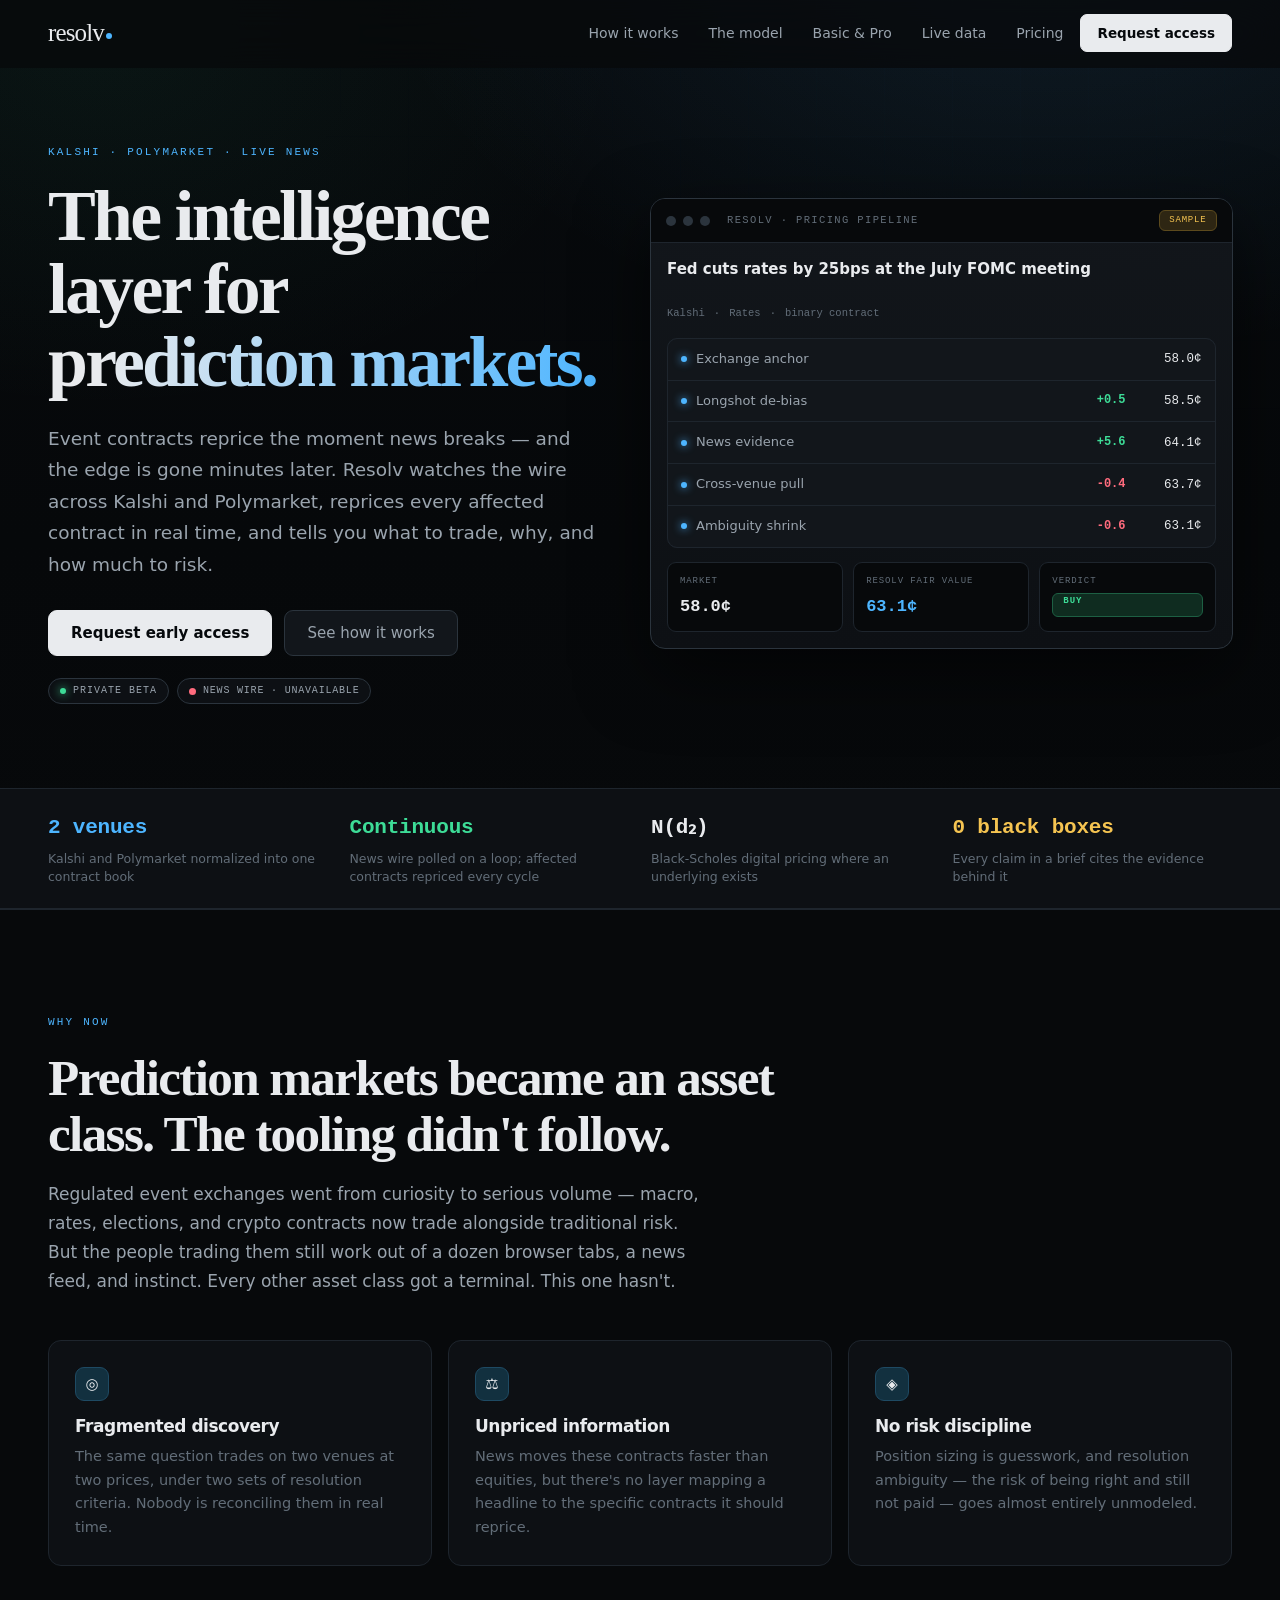
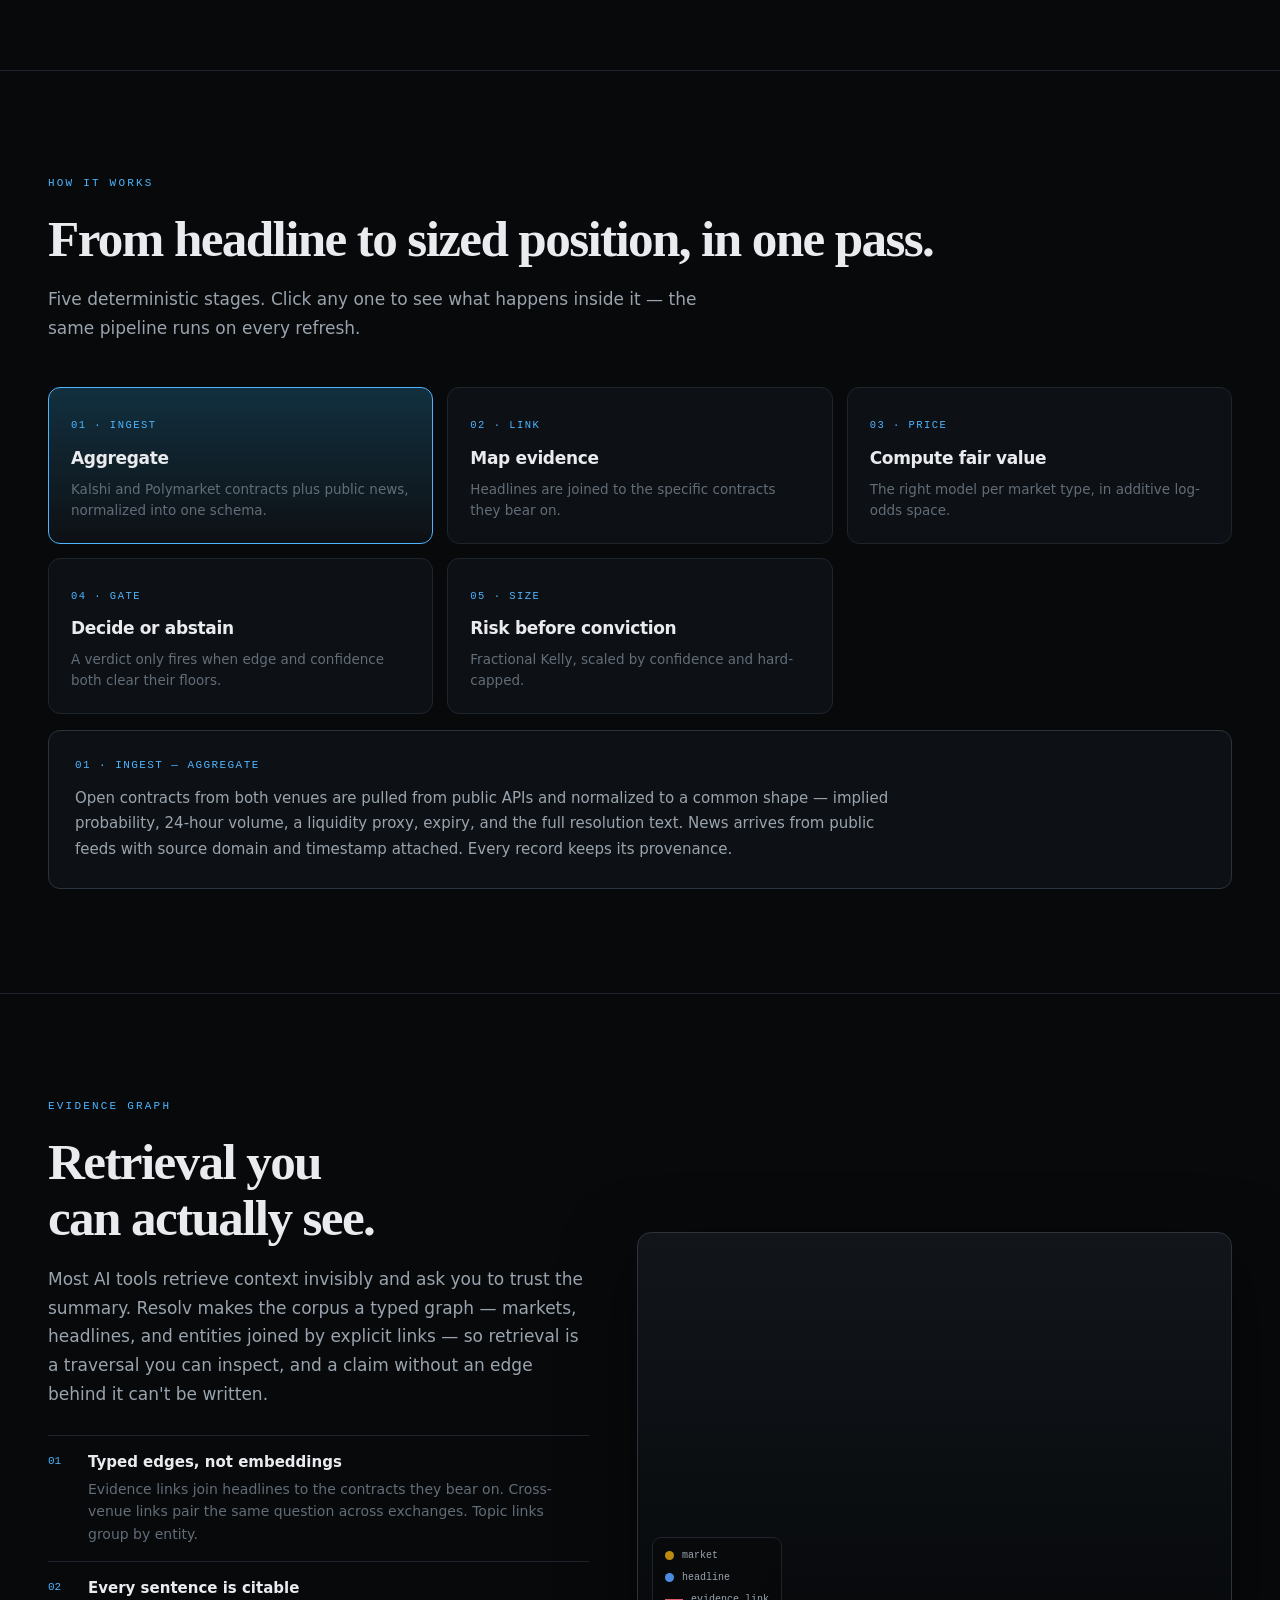
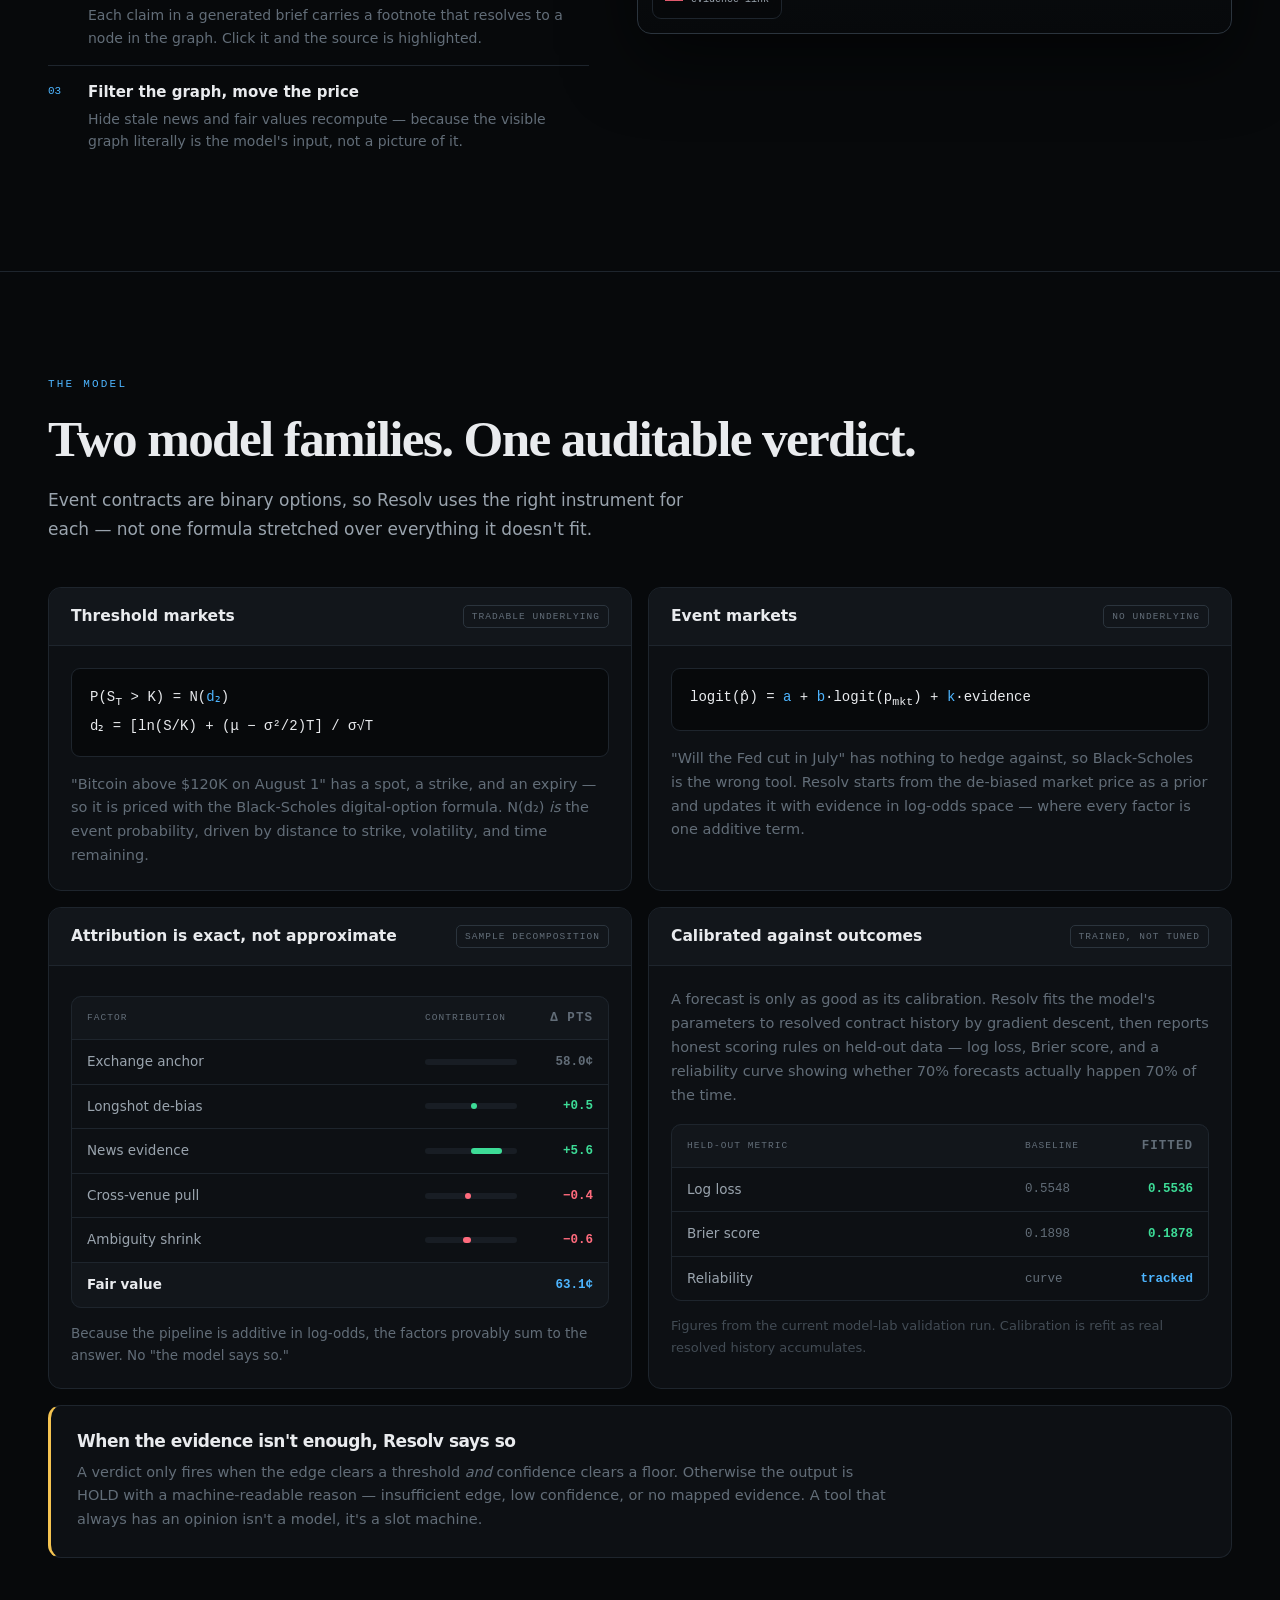
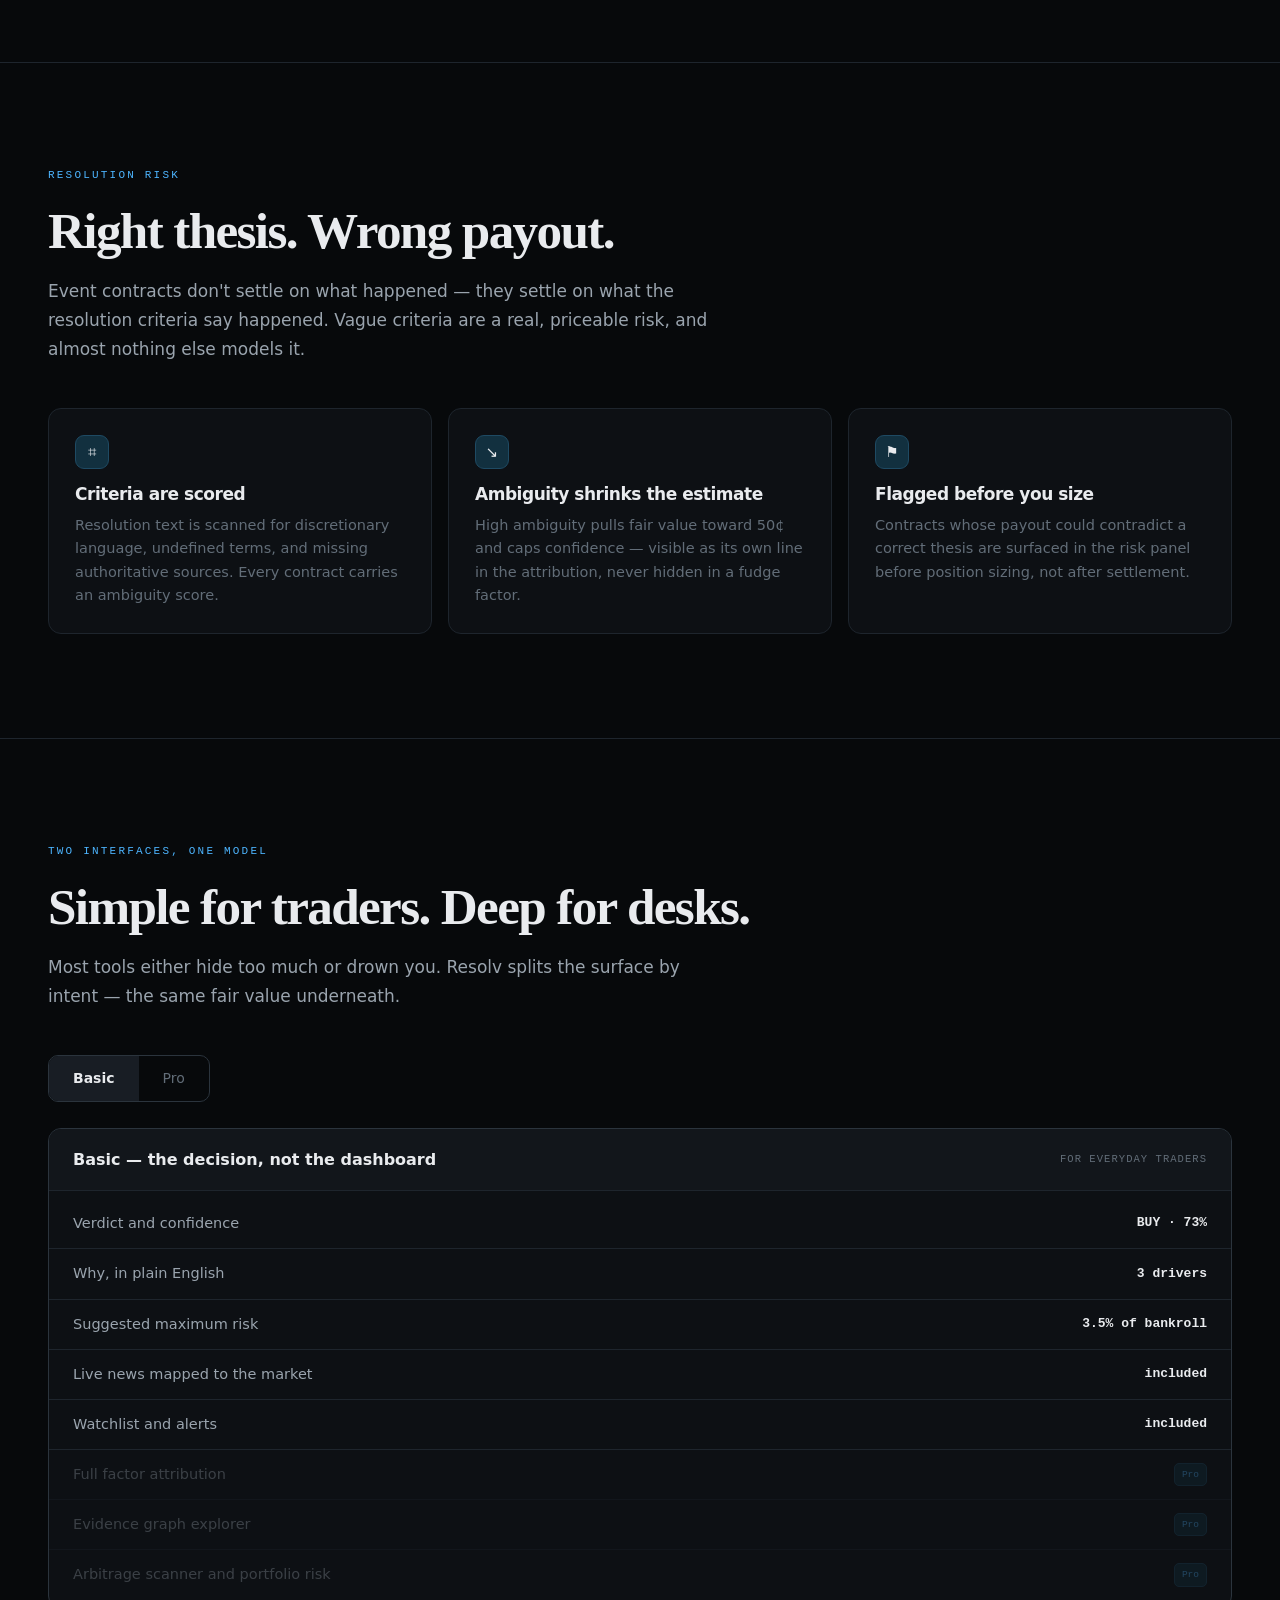
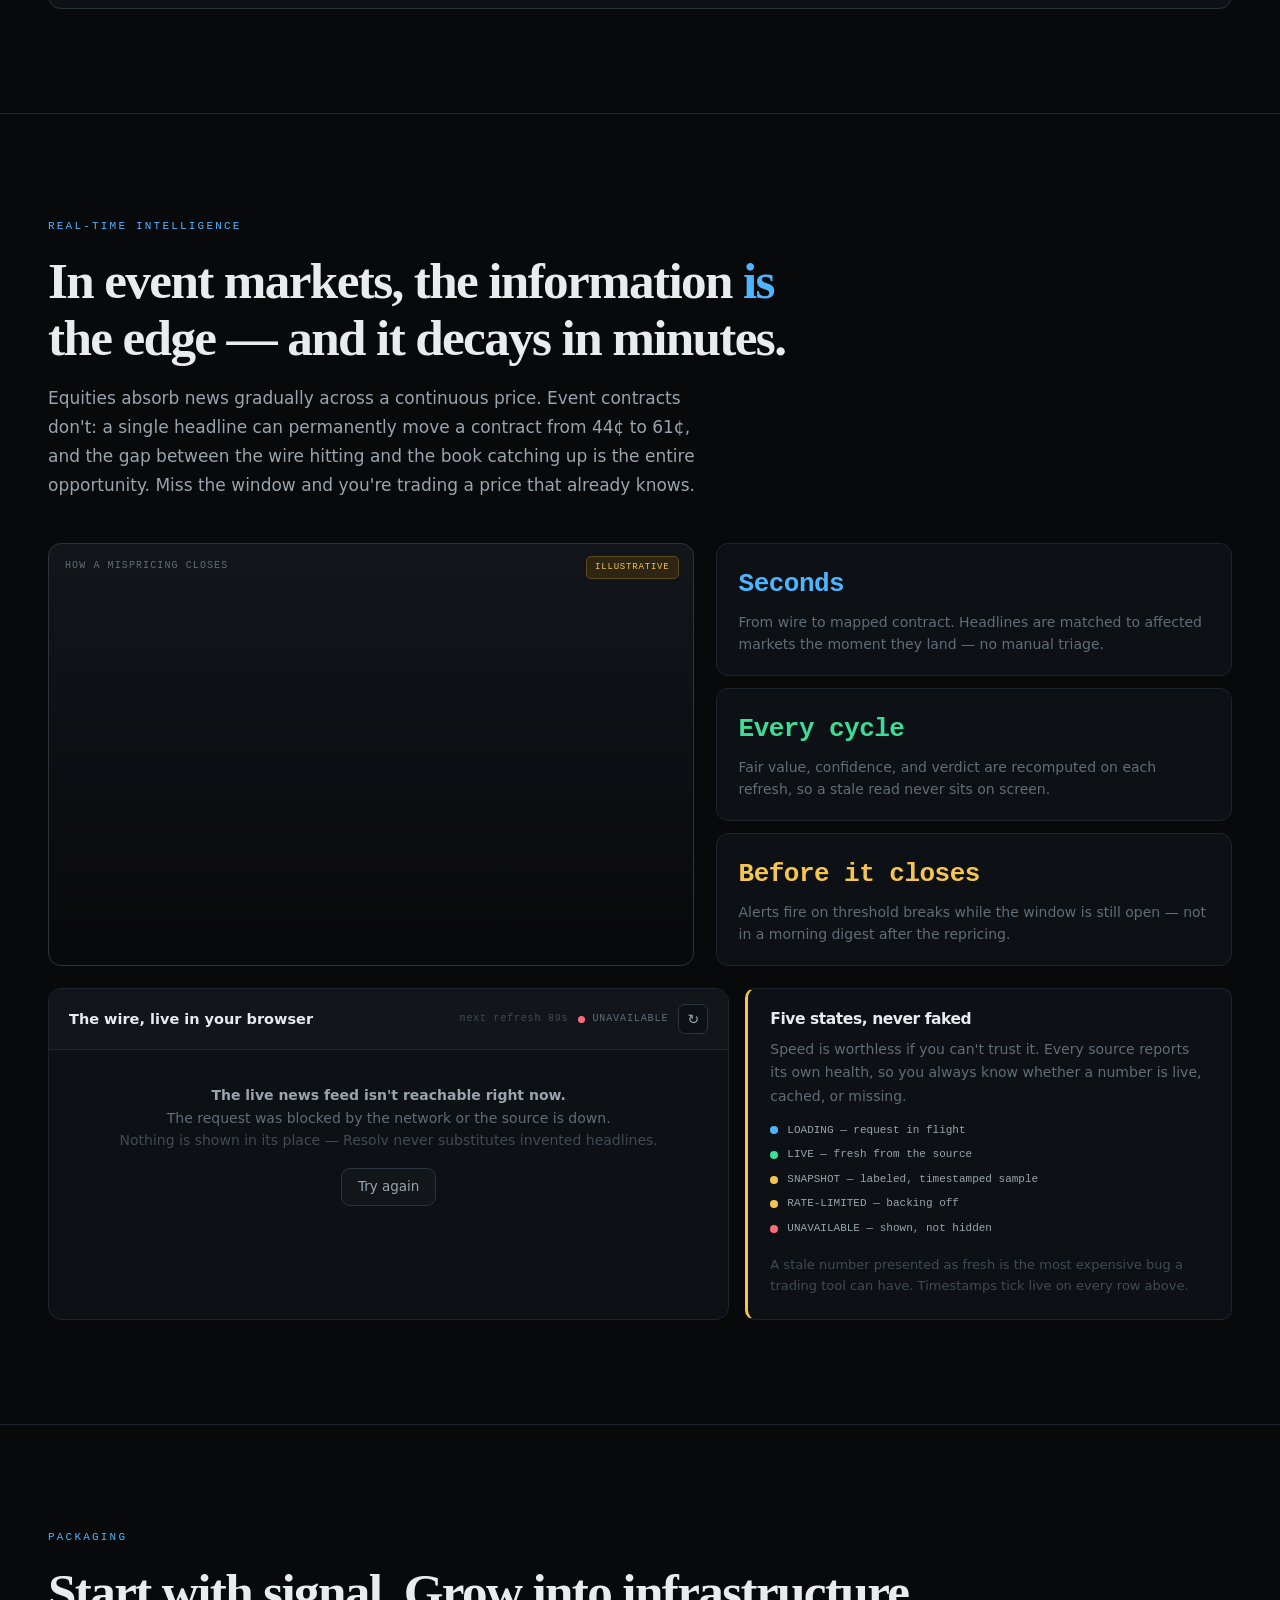
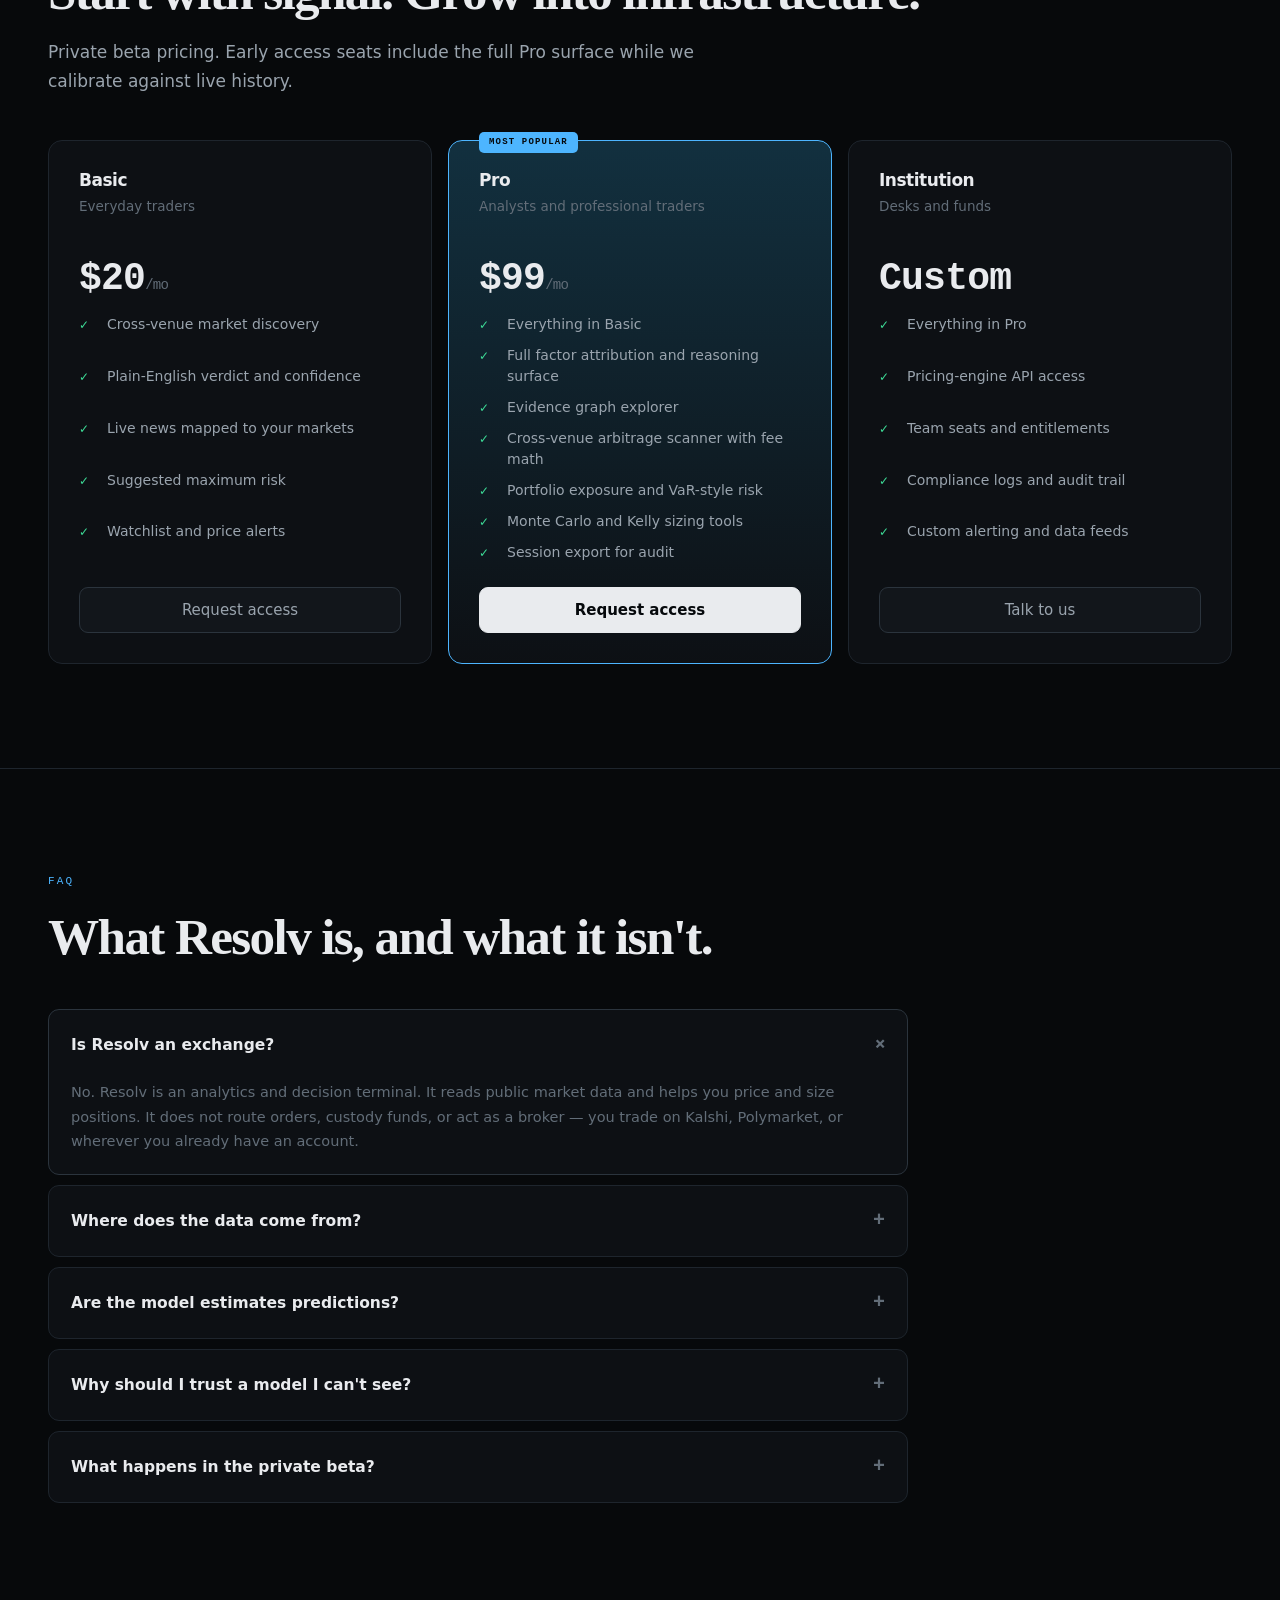
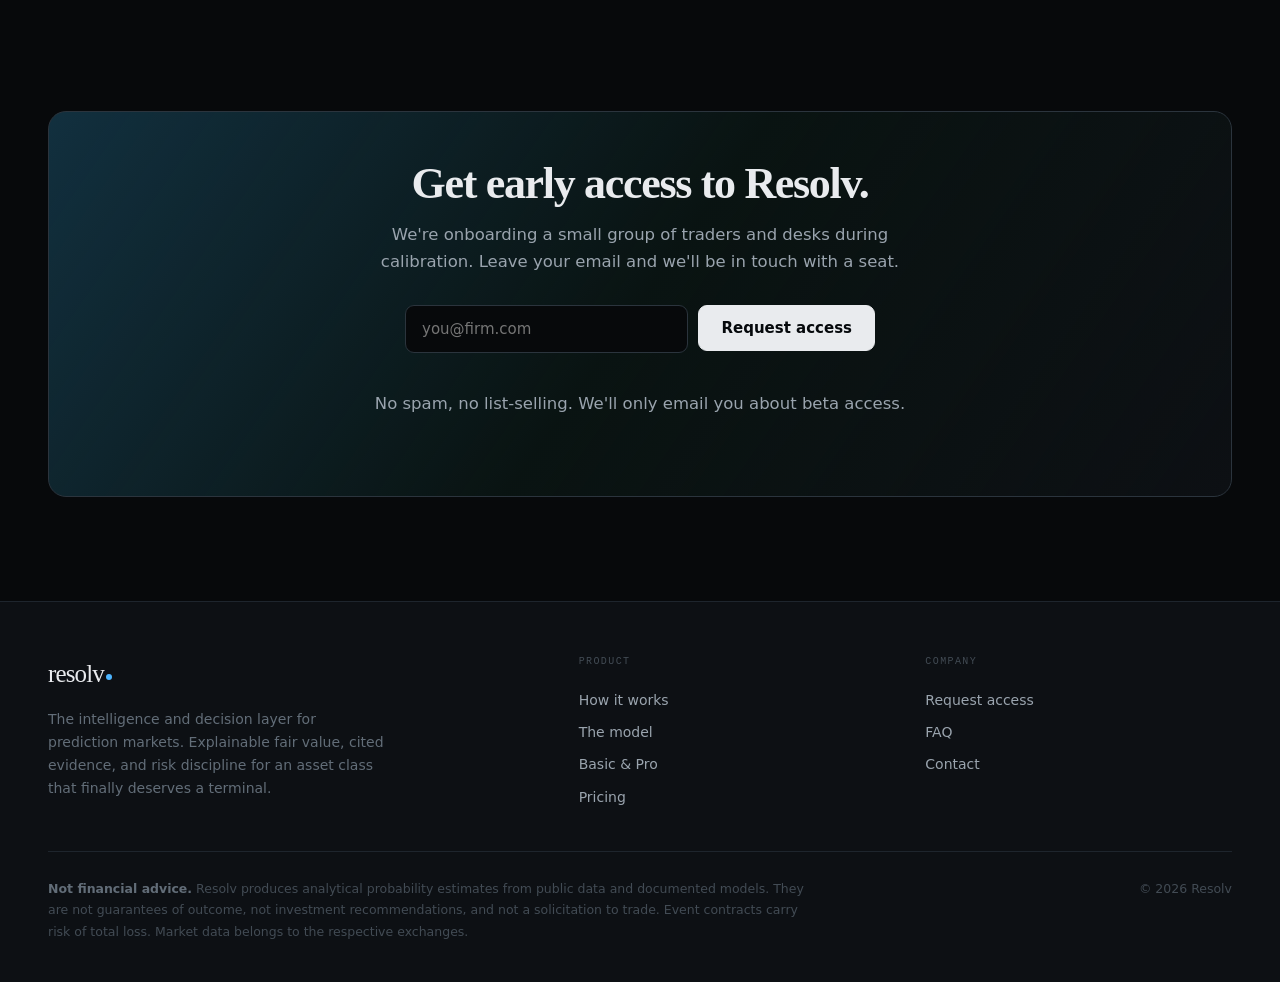
==== index.html @ d084a308 "Add files via upload" ====
<!DOCTYPE html>
<html lang="en">
<head>
<meta charset="UTF-8">
<meta name="viewport" content="width=device-width, initial-scale=1.0">
<title>Resolv — The Intelligence Layer for Prediction Markets</title>
<meta name="description" content="Resolv aggregates Kalshi and Polymarket, prices every contract against live news with a calibrated model, and shows what to trade, why, and how much to risk.">
<meta name="theme-color" content="#07090b">
<link rel="canonical" href="https://resolv.trade/">
<!-- Open Graph / social -->
<meta property="og:type" content="website">
<meta property="og:site_name" content="Resolv">
<meta property="og:title" content="Resolv — The Intelligence Layer for Prediction Markets">
<meta property="og:description" content="Aggregate Kalshi and Polymarket. Price every contract against live news with an explainable, calibrated model. Know what to trade, why, and how much to risk.">
<meta property="og:url" content="https://resolv.trade/">
<meta name="twitter:card" content="summary_large_image">
<meta name="twitter:title" content="Resolv — The Intelligence Layer for Prediction Markets">
<meta name="twitter:description" content="Explainable fair value for prediction markets. Every signal shows its work.">
<link rel="icon" href="data:image/svg+xml,%3Csvg xmlns='http://www.w3.org/2000/svg' viewBox='0 0 32 32'%3E%3Crect width='32' height='32' rx='7' fill='%2307090b'/%3E%3Ccircle cx='11' cy='12' r='4' fill='%23bd8a10'/%3E%3Ccircle cx='22' cy='20' r='3' fill='%234db5ff'/%3E%3Cpath d='M11 12 L22 20' stroke='%23e05a6d' stroke-width='1.6'/%3E%3C/svg%3E">
<link rel="stylesheet" href="style.css">
<!-- Marks that JS is running so scroll-reveal can hide sections safely.
     Must stay inline and in <head>: an external file would load too late. -->
<script>document.documentElement.className+=" js";</script>
</head>
<body>
<a class="skip" href="#main">Skip to content</a>
<div class="bg-layer" aria-hidden="true"></div>
<div class="bg-grid" aria-hidden="true"></div>

<!-- ============ NAV ============ -->
<nav class="nav" id="nav" aria-label="Main">
  <div class="wrap">
    <a class="brand" href="#top" aria-label="Resolv home">
      <span class="logo">resolv<span class="logo-dot"></span></span>
    </a>
    <div class="navlinks">
      <a href="#how">How it works</a>
      <a href="#model">The model</a>
      <a href="#modes">Basic &amp; Pro</a>
      <a href="#live">Live data</a>
      <a href="#pricing">Pricing</a>
      <a class="btn primary sm" href="#access">Request access</a>
    </div>
    <button class="navtoggle" id="navToggle" aria-label="Open menu" aria-expanded="false" aria-controls="mobileMenu">☰</button>
  </div>
</nav>
<div class="mobilemenu" id="mobileMenu">
  <a href="#how">How it works</a>
  <a href="#model">The model</a>
  <a href="#modes">Basic &amp; Pro</a>
  <a href="#live">Live data</a>
  <a href="#pricing">Pricing</a>
  <a class="btn primary" href="#access">Request access</a>
</div>

<main id="main">
<span id="top"></span>

<!-- ============ HERO ============ -->
<section class="hero">
  <div class="wrap hero-grid">
    <div>
      <p class="eyebrow">Kalshi · Polymarket · Live news</p>
      <h1>The intelligence layer for <em>prediction markets.</em></h1>
      <p class="lede">Event contracts reprice the moment news breaks — and the edge is gone minutes later. Resolv watches the wire across Kalshi and Polymarket, reprices every affected contract in real time, and tells you what to trade, why, and how much to risk.</p>
      <div class="btn-row">
        <a class="btn primary" href="#access">Request early access</a>
        <a class="btn" href="#how">See how it works</a>
      </div>
      <p class="hero-note">
        <span class="tick-badge"><span class="pulse"></span>PRIVATE BETA</span>
        <span class="live-pill" id="heroLive"><span class="sd loading" style="width:7px;height:7px;border-radius:50%;background:var(--accent)"></span>NEWS WIRE · CONNECTING</span>
      </p>
    </div>

    <div class="tprev" id="tprev" aria-label="Illustration of the Resolv pricing pipeline">
      <div class="tprev-bar">
        <span class="tdot"></span><span class="tdot"></span><span class="tdot"></span>
        <span class="ttl">RESOLV · PRICING PIPELINE</span>
        <span class="badge-sample">SAMPLE</span>
      </div>
      <div class="tprev-body">
        <div class="tp-market" id="tpMarket">—</div>
        <div class="tp-sub" id="tpSub"></div>
        <div class="tp-steps" id="tpSteps"></div>
        <div class="tp-out">
          <div class="tp-cell"><span>Market</span><b id="tpMkt">—</b></div>
          <div class="tp-cell"><span>Resolv fair value</span><b id="tpFair" class="accent">—</b></div>
          <div class="tp-cell"><span>Verdict</span><b><span class="verdict-tag hold" id="tpVerdict">—</span></b></div>
        </div>
      </div>
    </div>
  </div>
</section>

<!-- ============ PROOF STRIP ============ -->
<section class="strip">
  <div class="wrap strip-grid">
    <div class="strip-item"><b class="accent">2 venues</b><span>Kalshi and Polymarket normalized into one contract book</span></div>
    <div class="strip-item"><b class="up">Continuous</b><span>News wire polled on a loop; affected contracts repriced every cycle</span></div>
    <div class="strip-item"><b>N(d₂)</b><span>Black-Scholes digital pricing where an underlying exists</span></div>
    <div class="strip-item"><b class="warn">0 black boxes</b><span>Every claim in a brief cites the evidence behind it</span></div>
  </div>
</section>

<!-- ============ WHY NOW ============ -->
<section class="band" id="why">
  <div class="wrap">
    <div class="section-head rv">
      <p class="eyebrow">Why now</p>
      <h2 class="h2">Prediction markets became an asset class. The tooling didn't follow.</h2>
      <p class="lede">Regulated event exchanges went from curiosity to serious volume — macro, rates, elections, and crypto contracts now trade alongside traditional risk. But the people trading them still work out of a dozen browser tabs, a news feed, and instinct. Every other asset class got a terminal. This one hasn't.</p>
    </div>
    <div class="cards3">
      <div class="card rv">
        <div class="ico">◎</div>
        <h3>Fragmented discovery</h3>
        <p>The same question trades on two venues at two prices, under two sets of resolution criteria. Nobody is reconciling them in real time.</p>
      </div>
      <div class="card rv">
        <div class="ico">⚖︎</div>
        <h3>Unpriced information</h3>
        <p>News moves these contracts faster than equities, but there's no layer mapping a headline to the specific contracts it should reprice.</p>
      </div>
      <div class="card rv">
        <div class="ico">◈</div>
        <h3>No risk discipline</h3>
        <p>Position sizing is guesswork, and resolution ambiguity — the risk of being right and still not paid — goes almost entirely unmodeled.</p>
      </div>
    </div>
  </div>
</section>

<!-- ============ HOW IT WORKS ============ -->
<section class="band" id="how">
  <div class="wrap">
    <div class="section-head rv">
      <p class="eyebrow">How it works</p>
      <h2 class="h2">From headline to sized position, in one pass.</h2>
      <p class="lede">Five deterministic stages. Click any one to see what happens inside it — the same pipeline runs on every refresh.</p>
    </div>
    <div class="pipe rv" id="pipeTabs" role="tablist" aria-label="Pipeline stages"></div>
    <div class="pipe-detail rv" id="pipeDetail" role="tabpanel" aria-live="polite"></div>
  </div>
</section>

<!-- ============ EVIDENCE GRAPH ============ -->
<section class="band" id="graph">
  <div class="wrap">
    <div class="graph-split">
      <div class="rv">
        <p class="eyebrow">Evidence graph</p>
        <h2 class="h2">Retrieval you can actually see.</h2>
        <p class="lede">Most AI tools retrieve context invisibly and ask you to trust the summary. Resolv makes the corpus a typed graph — markets, headlines, and entities joined by explicit links — so retrieval is a traversal you can inspect, and a claim without an edge behind it can't be written.</p>
        <div class="feature-list">
          <div class="fl-item"><span class="fi">01</span><div><b>Typed edges, not embeddings</b><p>Evidence links join headlines to the contracts they bear on. Cross-venue links pair the same question across exchanges. Topic links group by entity.</p></div></div>
          <div class="fl-item"><span class="fi">02</span><div><b>Every sentence is citable</b><p>Each claim in a generated brief carries a footnote that resolves to a node in the graph. Click it and the source is highlighted.</p></div></div>
          <div class="fl-item"><span class="fi">03</span><div><b>Filter the graph, move the price</b><p>Hide stale news and fair values recompute — because the visible graph literally is the model's input, not a picture of it.</p></div></div>
        </div>
      </div>
      <div class="graph-frame rv">
        <canvas id="miniGraph" aria-label="Animated illustration of an evidence graph connecting markets, headlines, and entities"></canvas>
        <div class="graph-legend" aria-hidden="true">
          <div class="lg-row"><span class="lg-dot" style="background:var(--market)"></span>market</div>
          <div class="lg-row"><span class="lg-dot" style="background:var(--news)"></span>headline</div>
          <div class="lg-row"><span class="lg-line" style="border-color:#e05a6d"></span>evidence link</div>
        </div>
      </div>
    </div>
  </div>
</section>

<!-- ============ THE MODEL ============ -->
<section class="band" id="model">
  <div class="wrap">
    <div class="section-head rv">
      <p class="eyebrow">The model</p>
      <h2 class="h2">Two model families. One auditable verdict.</h2>
      <p class="lede">Event contracts are binary options, so Resolv uses the right instrument for each — not one formula stretched over everything it doesn't fit.</p>
    </div>
    <div class="math-grid">
      <div class="math-card rv">
        <div class="math-head"><b>Threshold markets</b><span class="tag">TRADABLE UNDERLYING</span></div>
        <div class="math-body">
          <div class="formula">P(S<sub>T</sub> &gt; K) = N(<span class="v">d₂</span>)<br>d₂ = [ln(S/K) + (μ − σ²/2)T] / σ√T</div>
          <p>"Bitcoin above $120K on August 1" has a spot, a strike, and an expiry — so it is priced with the Black-Scholes digital-option formula. N(d₂) <em>is</em> the event probability, driven by distance to strike, volatility, and time remaining.</p>
        </div>
      </div>
      <div class="math-card rv">
        <div class="math-head"><b>Event markets</b><span class="tag">NO UNDERLYING</span></div>
        <div class="math-body">
          <div class="formula">logit(p̂) = <span class="v">a</span> + <span class="v">b</span>·logit(p<sub>mkt</sub>) + <span class="v">k</span>·evidence</div>
          <p>"Will the Fed cut in July" has nothing to hedge against, so Black-Scholes is the wrong tool. Resolv starts from the de-biased market price as a prior and updates it with evidence in log-odds space — where every factor is one additive term.</p>
        </div>
      </div>
    </div>

    <div class="cards2 rv" style="margin-top:16px">
      <div class="math-card">
        <div class="math-head"><b>Attribution is exact, not approximate</b><span class="tag">SAMPLE DECOMPOSITION</span></div>
        <div class="math-body">
          <div class="attrib">
            <div class="attrib-row head"><span>Factor</span><span>Contribution</span><span class="val">Δ pts</span></div>
            <div class="attrib-row"><span>Exchange anchor</span><span class="bar"><i style="left:50%;width:0"></i></span><span class="val dim">58.0¢</span></div>
            <div class="attrib-row"><span>Longshot de-bias</span><span class="bar"><i style="left:50%;width:6%;background:var(--up)"></i></span><span class="val up">+0.5</span></div>
            <div class="attrib-row"><span>News evidence</span><span class="bar"><i style="left:50%;width:34%;background:var(--up)"></i></span><span class="val up">+5.6</span></div>
            <div class="attrib-row"><span>Cross-venue pull</span><span class="bar"><i style="left:44%;width:6%;background:var(--down)"></i></span><span class="val down">−0.4</span></div>
            <div class="attrib-row"><span>Ambiguity shrink</span><span class="bar"><i style="left:41%;width:9%;background:var(--down)"></i></span><span class="val down">−0.6</span></div>
            <div class="attrib-row" style="background:var(--s2)"><span><b style="color:var(--text)">Fair value</b></span><span></span><span class="val accent">63.1¢</span></div>
          </div>
          <p style="margin-top:14px;font-size:13.5px">Because the pipeline is additive in log-odds, the factors provably sum to the answer. No "the model says so."</p>
        </div>
      </div>
      <div class="math-card">
        <div class="math-head"><b>Calibrated against outcomes</b><span class="tag">TRAINED, NOT TUNED</span></div>
        <div class="math-body">
          <p style="margin-bottom:16px">A forecast is only as good as its calibration. Resolv fits the model's parameters to resolved contract history by gradient descent, then reports honest scoring rules on held-out data — log loss, Brier score, and a reliability curve showing whether 70% forecasts actually happen 70% of the time.</p>
          <div class="attrib">
            <div class="attrib-row head"><span>Held-out metric</span><span>Baseline</span><span class="val">Fitted</span></div>
            <div class="attrib-row"><span>Log loss</span><span class="mono dim" style="font-size:12.5px">0.5548</span><span class="val up">0.5536</span></div>
            <div class="attrib-row"><span>Brier score</span><span class="mono dim" style="font-size:12.5px">0.1898</span><span class="val up">0.1878</span></div>
            <div class="attrib-row"><span>Reliability</span><span class="mono dim" style="font-size:12.5px">curve</span><span class="val accent">tracked</span></div>
          </div>
          <p style="margin-top:14px;font-size:13px;color:var(--faint)">Figures from the current model-lab validation run. Calibration is refit as real resolved history accumulates.</p>
        </div>
      </div>
    </div>

    <div class="card rv" style="margin-top:16px;border-left:3px solid var(--warn)">
      <h3>When the evidence isn't enough, Resolv says so</h3>
      <p style="max-width:820px">A verdict only fires when the edge clears a threshold <em>and</em> confidence clears a floor. Otherwise the output is HOLD with a machine-readable reason — insufficient edge, low confidence, or no mapped evidence. A tool that always has an opinion isn't a model, it's a slot machine.</p>
    </div>
  </div>
</section>

<!-- ============ RESOLUTION RISK ============ -->
<section class="band" id="risk">
  <div class="wrap">
    <div class="section-head rv">
      <p class="eyebrow">Resolution risk</p>
      <h2 class="h2">Right thesis. Wrong payout.</h2>
      <p class="lede">Event contracts don't settle on what happened — they settle on what the resolution criteria say happened. Vague criteria are a real, priceable risk, and almost nothing else models it.</p>
    </div>
    <div class="cards3">
      <div class="card rv"><div class="ico">⌗</div><h3>Criteria are scored</h3><p>Resolution text is scanned for discretionary language, undefined terms, and missing authoritative sources. Every contract carries an ambiguity score.</p></div>
      <div class="card rv"><div class="ico">↘</div><h3>Ambiguity shrinks the estimate</h3><p>High ambiguity pulls fair value toward 50¢ and caps confidence — visible as its own line in the attribution, never hidden in a fudge factor.</p></div>
      <div class="card rv"><div class="ico">⚑</div><h3>Flagged before you size</h3><p>Contracts whose payout could contradict a correct thesis are surfaced in the risk panel before position sizing, not after settlement.</p></div>
    </div>
  </div>
</section>

<!-- ============ MODES ============ -->
<section class="band" id="modes">
  <div class="wrap">
    <div class="section-head rv">
      <p class="eyebrow">Two interfaces, one model</p>
      <h2 class="h2">Simple for traders. Deep for desks.</h2>
      <p class="lede">Most tools either hide too much or drown you. Resolv splits the surface by intent — the same fair value underneath.</p>
    </div>
    <div class="rv">
      <div class="modes-toggle" role="group" aria-label="Select mode">
        <button id="mBasic" aria-pressed="true">Basic</button>
        <button id="mPro" aria-pressed="false">Pro</button>
      </div>
      <div class="modes-panel">
        <div class="modes-head">
          <b id="modeTitle">Basic — the decision, not the dashboard</b>
          <span id="modeFor">FOR EVERYDAY TRADERS</span>
        </div>
        <div class="modes-rows" id="modeRows"></div>
      </div>
    </div>
  </div>
</section>

<!-- ============ REAL TIME ============ -->
<section class="band" id="live">
  <div class="wrap">
    <div class="section-head rv">
      <p class="eyebrow">Real-time intelligence</p>
      <h2 class="h2">In event markets, the information <em style="font-style:normal;color:var(--accent)">is</em> the edge — and it decays in minutes.</h2>
      <p class="lede">Equities absorb news gradually across a continuous price. Event contracts don't: a single headline can permanently move a contract from 44¢ to 61¢, and the gap between the wire hitting and the book catching up is the entire opportunity. Miss the window and you're trading a price that already knows.</p>
    </div>

    <div class="speed-grid rv">
      <div class="decay-frame">
        <span class="decay-cap">How a mispricing closes</span>
        <span class="decay-tag">ILLUSTRATIVE</span>
        <canvas id="decayChart" aria-label="Illustration showing the gap between market price and fair value closing in the minutes after news breaks"></canvas>
      </div>
      <div class="facts">
        <div class="fact">
          <b class="accent">Seconds</b>
          <span>From wire to mapped contract. Headlines are matched to affected markets the moment they land — no manual triage.</span>
        </div>
        <div class="fact">
          <b class="up">Every cycle</b>
          <span>Fair value, confidence, and verdict are recomputed on each refresh, so a stale read never sits on screen.</span>
        </div>
        <div class="fact">
          <b class="warn">Before it closes</b>
          <span>Alerts fire on threshold breaks while the window is still open — not in a morning digest after the repricing.</span>
        </div>
      </div>
    </div>

    <div class="live-grid">
      <div class="feed rv">
        <div class="feed-head">
          <b>The wire, live in your browser</b>
          <div class="feed-controls">
            <span class="countdown" id="feedCountdown"></span>
            <span class="status" id="feedStatus"><span class="sd loading"></span>CONNECTING</span>
            <button class="refresh-btn" id="feedRefresh" aria-label="Refresh news feed" title="Refresh now">↻</button>
          </div>
        </div>
        <div class="feed-rows" id="feedRows">
          <div class="feed-empty">Fetching the public news feed…</div>
        </div>
      </div>
      <div class="honesty rv">
        <h3>Five states, never faked</h3>
        <p>Speed is worthless if you can't trust it. Every source reports its own health, so you always know whether a number is live, cached, or missing.</p>
        <div class="state-list">
          <div class="state-item"><span class="sd" style="width:8px;height:8px;border-radius:50%;background:var(--accent)"></span>LOADING — request in flight</div>
          <div class="state-item"><span class="sd" style="width:8px;height:8px;border-radius:50%;background:var(--up)"></span>LIVE — fresh from the source</div>
          <div class="state-item"><span class="sd" style="width:8px;height:8px;border-radius:50%;background:var(--warn)"></span>SNAPSHOT — labeled, timestamped sample</div>
          <div class="state-item"><span class="sd" style="width:8px;height:8px;border-radius:50%;background:var(--warn)"></span>RATE-LIMITED — backing off</div>
          <div class="state-item"><span class="sd" style="width:8px;height:8px;border-radius:50%;background:var(--down)"></span>UNAVAILABLE — shown, not hidden</div>
        </div>
        <p style="margin-top:16px;margin-bottom:0;font-size:13px;color:var(--faint)">A stale number presented as fresh is the most expensive bug a trading tool can have. Timestamps tick live on every row above.</p>
      </div>
    </div>
  </div>
</section>

<!-- ============ PRICING ============ -->
<section class="band" id="pricing">
  <div class="wrap">
    <div class="section-head rv">
      <p class="eyebrow">Packaging</p>
      <h2 class="h2">Start with signal. Grow into infrastructure.</h2>
      <p class="lede">Private beta pricing. Early access seats include the full Pro surface while we calibrate against live history.</p>
    </div>
    <div class="cards3">
      <div class="price-card rv">
        <h3>Basic</h3>
        <p class="who">Everyday traders</p>
        <div class="amt">$20<small>/mo</small></div>
        <ul>
          <li><span class="ck">✓</span>Cross-venue market discovery</li>
          <li><span class="ck">✓</span>Plain-English verdict and confidence</li>
          <li><span class="ck">✓</span>Live news mapped to your markets</li>
          <li><span class="ck">✓</span>Suggested maximum risk</li>
          <li><span class="ck">✓</span>Watchlist and price alerts</li>
        </ul>
        <a class="btn" href="#access">Request access</a>
      </div>
      <div class="price-card feat rv">
        <h3>Pro</h3>
        <p class="who">Analysts and professional traders</p>
        <div class="amt">$99<small>/mo</small></div>
        <ul>
          <li><span class="ck">✓</span>Everything in Basic</li>
          <li><span class="ck">✓</span>Full factor attribution and reasoning surface</li>
          <li><span class="ck">✓</span>Evidence graph explorer</li>
          <li><span class="ck">✓</span>Cross-venue arbitrage scanner with fee math</li>
          <li><span class="ck">✓</span>Portfolio exposure and VaR-style risk</li>
          <li><span class="ck">✓</span>Monte Carlo and Kelly sizing tools</li>
          <li><span class="ck">✓</span>Session export for audit</li>
        </ul>
        <a class="btn primary" href="#access">Request access</a>
      </div>
      <div class="price-card rv">
        <h3>Institution</h3>
        <p class="who">Desks and funds</p>
        <div class="amt">Custom</div>
        <ul>
          <li><span class="ck">✓</span>Everything in Pro</li>
          <li><span class="ck">✓</span>Pricing-engine API access</li>
          <li><span class="ck">✓</span>Team seats and entitlements</li>
          <li><span class="ck">✓</span>Compliance logs and audit trail</li>
          <li><span class="ck">✓</span>Custom alerting and data feeds</li>
        </ul>
        <a class="btn" href="#access">Talk to us</a>
      </div>
    </div>
  </div>
</section>

<!-- ============ FAQ ============ -->
<section class="band" id="faq">
  <div class="wrap">
    <div class="section-head rv">
      <p class="eyebrow">FAQ</p>
      <h2 class="h2">What Resolv is, and what it isn't.</h2>
    </div>
    <div class="faq rv">
      <details open><summary>Is Resolv an exchange?</summary><div class="fa">No. Resolv is an analytics and decision terminal. It reads public market data and helps you price and size positions. It does not route orders, custody funds, or act as a broker — you trade on Kalshi, Polymarket, or wherever you already have an account.</div></details>
      <details><summary>Where does the data come from?</summary><div class="fa">Public market APIs from the exchanges themselves, plus public news feeds. Every figure in the product carries its source and a timestamp. When a source is unreachable, the interface reports it rather than substituting invented data.</div></details>
      <details><summary>Are the model estimates predictions?</summary><div class="fa">They're analytical outputs computed from documented factors — exchange price, mapped news sentiment, liquidity, time to expiry, cross-venue disagreement, and resolution ambiguity. They are probability estimates with stated confidence, not guarantees, and not financial advice.</div></details>
      <details><summary>Why should I trust a model I can't see?</summary><div class="fa">You can see it. Every fair value decomposes into named, additive factors that sum exactly to the result, every claim in a brief cites its source, and calibration is scored on held-out outcomes with public scoring rules. If a number can't be traced, it doesn't ship.</div></details>
      <details><summary>What happens in the private beta?</summary><div class="fa">Early access seats get the full Pro surface. In exchange we're calibrating the model against live resolved contracts and want direct feedback on where the pricing disagrees with your read of a market.</div></details>
    </div>
  </div>
</section>

<!-- ============ CTA ============ -->
<section class="band" id="access" style="border-top:0">
  <div class="wrap">
    <div class="cta rv">
      <h2>Get early access to Resolv.</h2>
      <p>We're onboarding a small group of traders and desks during calibration. Leave your email and we'll be in touch with a seat.</p>
      <form class="wait-form" id="waitForm" novalidate>
        <input type="email" id="waitEmail" placeholder="you@firm.com" aria-label="Email address" autocomplete="email" required>
        <button class="btn primary" type="submit" id="waitBtn">Request access</button>
      </form>
      <div class="wait-msg" id="waitMsg" role="status" aria-live="polite"></div>
      <p class="cta-fine">No spam, no list-selling. We'll only email you about beta access.</p>
    </div>
  </div>
</section>
</main>

<!-- ============ FOOTER ============ -->
<footer>
  <div class="wrap">
    <div class="foot-grid">
      <div class="foot-brand">
        <span class="logo">resolv<span class="logo-dot"></span></span>
        <p>The intelligence and decision layer for prediction markets. Explainable fair value, cited evidence, and risk discipline for an asset class that finally deserves a terminal.</p>
      </div>
      <div class="foot-col">
        <h4>Product</h4>
        <a href="#how">How it works</a>
        <a href="#model">The model</a>
        <a href="#modes">Basic &amp; Pro</a>
        <a href="#pricing">Pricing</a>
      </div>
      <div class="foot-col">
        <h4>Company</h4>
        <a href="#access">Request access</a>
        <a href="#faq">FAQ</a>
        <a href="mailto:hello@resolv.trade" id="footMail">Contact</a>
      </div>
    </div>
    <div class="foot-legal">
      <p><strong style="color:var(--muted)">Not financial advice.</strong> Resolv produces analytical probability estimates from public data and documented models. They are not guarantees of outcome, not investment recommendations, and not a solicitation to trade. Event contracts carry risk of total loss. Market data belongs to the respective exchanges.</p>
      <p>&copy; <span id="year">2026</span> Resolv</p>
    </div>
  </div>
</footer>

<script src="script.js"></script>
</body>
</html>
---- style.css ----
/* ============ TOKENS ============ */
*{box-sizing:border-box}
html{scroll-behavior:smooth;-webkit-text-size-adjust:100%}
body{margin:0;overflow-x:hidden}
:root{
  color-scheme:dark;
  --bg:#07090b; --s1:#0d1014; --s2:#12161b; --s3:#181d24;
  --line:#1e252d; --line2:#2b343d;
  --text:#e9ebee; --soft:#9aa4ae; --muted:#626d78; --faint:#424b54;
  --accent:#4db5ff; --accent-dim:#12303f;
  --up:#3ddc97; --up-dim:#0f2c20;
  --down:#ff6b7d; --down-dim:#34151c;
  --warn:#f5c451; --warn-dim:#2e2613;
  --market:#bd8a10; --news:#4d8be0;
  --shadow:0 24px 70px rgba(0,0,0,.55);
  --mono:"JetBrains Mono","SFMono-Regular",ui-monospace,Menlo,Consolas,monospace;
  --sans:Inter,ui-sans-serif,system-ui,-apple-system,"Segoe UI",Roboto,sans-serif;
  --serif:Georgia,"Times New Roman",serif;
  --wrap:1240px;
}
body{background:var(--bg);color:var(--text);font-family:var(--sans);font-size:16px;line-height:1.6;-webkit-font-smoothing:antialiased;text-rendering:optimizeLegibility}
button,input{font:inherit;color:inherit}
button{border:0;background:none;cursor:pointer}
a{color:var(--accent);text-decoration:none}
h1,h2,h3{margin:0;letter-spacing:-.028em;line-height:1.1}
p{margin:0}
img,canvas,svg{max-width:100%}
.mono{font-family:var(--mono);font-variant-numeric:tabular-nums}
.up{color:var(--up)}.down{color:var(--down)}.warn{color:var(--warn)}.accent{color:var(--accent)}.dim{color:var(--muted)}
:focus-visible{outline:2px solid var(--accent);outline-offset:3px;border-radius:5px}
::selection{background:var(--accent-dim);color:#fff}
::-webkit-scrollbar{width:10px}::-webkit-scrollbar-thumb{background:var(--line2);border-radius:9px}::-webkit-scrollbar-track{background:var(--bg)}
.skip{position:absolute;left:-9999px;top:0;z-index:100;padding:12px 18px;background:var(--s3);border:1px solid var(--accent);border-radius:0 0 8px 0}
.skip:focus{left:0}

/* ============ BACKDROP ============ */
.bg-layer{position:fixed;inset:0;z-index:-2;pointer-events:none;background:
  radial-gradient(1100px 700px at 82% -8%,rgba(77,181,255,.11),transparent 62%),
  radial-gradient(900px 650px at 8% 4%,rgba(61,220,151,.055),transparent 58%),
  linear-gradient(180deg,#070a0d,#06080a 60%,#07090b)}
.bg-grid{position:fixed;inset:0;z-index:-1;pointer-events:none;opacity:.55;
  background:linear-gradient(rgba(77,181,255,.032) 1px,transparent 1px),linear-gradient(90deg,rgba(77,181,255,.028) 1px,transparent 1px);
  background-size:68px 68px;
  -webkit-mask-image:radial-gradient(1200px 800px at 78% 0,#000,transparent 72%);
  mask-image:radial-gradient(1200px 800px at 78% 0,#000,transparent 72%)}

/* ============ LAYOUT ============ */
.wrap{max-width:var(--wrap);margin:0 auto;padding:0 28px;width:100%}
section{position:relative}
.band{padding:104px 0;border-top:1px solid var(--line)}
.band:first-of-type{border-top:0}
.eyebrow{font-family:var(--mono);font-size:11px;letter-spacing:.2em;text-transform:uppercase;color:var(--accent);margin-bottom:18px}
h2.h2{font-family:var(--serif);font-size:clamp(30px,4vw,52px);letter-spacing:-.032em;margin-bottom:18px;text-wrap:balance}
.lede{max-width:660px;color:var(--soft);font-size:17px;line-height:1.7}
.section-head{margin-bottom:44px}

/* ============ NAV ============ */
.nav{position:sticky;top:0;z-index:60;height:68px;display:flex;align-items:center;background:rgba(7,9,11,.72);backdrop-filter:blur(20px);-webkit-backdrop-filter:blur(20px);border-bottom:1px solid transparent;transition:border-color .25s,background .25s}
.nav.stuck{border-bottom-color:var(--line);background:rgba(7,9,11,.88)}
.nav .wrap{display:flex;align-items:center;justify-content:space-between;gap:20px}
.brand{display:flex;align-items:baseline;gap:10px;flex:none}
.logo{font-family:var(--serif);font-size:25px;letter-spacing:-.035em;color:var(--text)}
.logo-dot{display:inline-block;width:6px;height:6px;border-radius:50%;background:var(--accent);margin-left:2px;vertical-align:2px}
.navlinks{display:flex;align-items:center;gap:4px}
.navlinks a{padding:9px 13px;border-radius:7px;color:var(--soft);font-size:14px;transition:.16s}
.navlinks a:hover{color:var(--text);background:var(--s2)}
.navtoggle{display:none;width:40px;height:40px;place-items:center;border:1px solid var(--line2);border-radius:8px;color:var(--soft)}
.mobilemenu{display:none}

/* ============ BUTTONS ============ */
.btn{display:inline-flex;align-items:center;justify-content:center;gap:9px;height:46px;padding:0 22px;border:1px solid var(--line2);border-radius:9px;background:var(--s2);color:var(--soft);font-size:15px;font-weight:500;transition:.18s ease;white-space:nowrap;cursor:pointer}
.btn:hover{border-color:var(--accent);color:var(--text);background:var(--s3);transform:translateY(-1px)}
.btn.primary{background:var(--text);color:#06090c;border-color:var(--text);font-weight:650}
.btn.primary:hover{background:#fff;border-color:#fff}
.btn.sm{height:38px;padding:0 16px;font-size:13.5px}
.btn.ghost{background:transparent}
.btn-row{display:flex;gap:12px;flex-wrap:wrap}

/* ============ HERO ============ */
.hero{padding:76px 0 84px}
.hero-grid{display:grid;grid-template-columns:minmax(0,1fr) minmax(0,1.06fr);gap:52px;align-items:center}
.hero h1{font-family:var(--serif);font-size:clamp(42px,5.6vw,76px);line-height:1.02;letter-spacing:-.038em;margin-bottom:24px;text-wrap:balance}
.hero h1 em{font-style:normal;background:linear-gradient(96deg,var(--text) 10%,var(--accent));-webkit-background-clip:text;background-clip:text;color:transparent}
.hero .lede{font-size:18.5px;margin-bottom:30px;max-width:560px}
.hero-note{margin-top:22px;font-size:13px;color:var(--muted);display:flex;align-items:center;gap:8px;flex-wrap:wrap}
.tick-badge{display:inline-flex;align-items:center;gap:7px;height:26px;padding:0 11px;border:1px solid var(--line2);background:var(--s1);border-radius:999px;font-family:var(--mono);font-size:10px;letter-spacing:.1em;color:var(--soft)}
.pulse{width:6px;height:6px;border-radius:50%;background:var(--up);box-shadow:0 0 9px var(--up);animation:pulse 2.2s ease-in-out infinite}
@keyframes pulse{50%{opacity:.28}}

/* terminal preview */
.tprev{border:1px solid var(--line2);border-radius:15px;overflow:hidden;background:linear-gradient(180deg,var(--s2),var(--s1));box-shadow:var(--shadow);will-change:transform;transition:transform .5s cubic-bezier(.2,.7,.2,1)}
.tprev-bar{height:44px;display:flex;align-items:center;gap:7px;padding:0 15px;border-bottom:1px solid var(--line);background:var(--bg)}
.tdot{width:10px;height:10px;border-radius:50%;background:var(--line2)}
.tprev-bar .ttl{margin-left:10px;font-family:var(--mono);font-size:10.5px;color:var(--muted);letter-spacing:.13em}
.badge-sample{margin-left:auto;display:inline-flex;align-items:center;height:21px;padding:0 9px;border:1px solid #5c4a1d;background:var(--warn-dim);color:var(--warn);border-radius:6px;font-family:var(--mono);font-size:9px;letter-spacing:.09em}
.tprev-body{padding:16px}
.tp-market{font-size:15px;font-weight:650;line-height:1.4;margin-bottom:4px;min-height:42px}
.tp-sub{font-family:var(--mono);font-size:10.5px;color:var(--muted);margin-bottom:16px;display:flex;gap:9px;flex-wrap:wrap}
.tp-steps{display:grid;gap:1px;background:var(--line);border:1px solid var(--line);border-radius:10px;overflow:hidden;margin-bottom:14px}
.tp-step{display:grid;grid-template-columns:1fr auto 66px;gap:10px;align-items:center;padding:10px 13px;background:var(--s1);font-size:13px;color:var(--muted);opacity:.28;transition:opacity .45s,background .45s,color .45s}
.tp-step.on{opacity:1;background:var(--s2);color:var(--soft)}
.tp-step .sname{display:flex;align-items:center;gap:9px;min-width:0}
.tp-step .sdot{width:6px;height:6px;border-radius:50%;background:var(--faint);flex:none;transition:background .45s}
.tp-step.on .sdot{background:var(--accent);box-shadow:0 0 8px var(--accent)}
.tp-step .sdelta{font-family:var(--mono);font-size:12px;font-weight:600}
.tp-step .sprob{font-family:var(--mono);font-size:12.5px;text-align:right;color:var(--text)}
.tp-out{display:grid;grid-template-columns:1fr 1fr 1fr;gap:10px}
.tp-cell{border:1px solid var(--line);border-radius:9px;background:var(--bg);padding:11px 12px;min-width:0}
.tp-cell span{display:block;font-family:var(--mono);font-size:9px;letter-spacing:.1em;text-transform:uppercase;color:var(--muted)}
.tp-cell b{display:block;margin-top:5px;font-family:var(--mono);font-size:17px;font-weight:700;white-space:nowrap;overflow:hidden;text-overflow:ellipsis}
.verdict-tag{display:inline-flex;align-items:center;height:24px;padding:0 10px;border-radius:6px;font-family:var(--mono);font-size:12px;font-weight:700;letter-spacing:.04em}
.verdict-tag.buy{background:var(--up-dim);color:var(--up);border:1px solid #1d5f43}
.verdict-tag.sell{background:var(--down-dim);color:var(--down);border:1px solid #6d2b36}
.verdict-tag.hold{background:var(--s3);color:var(--soft);border:1px solid var(--line2)}

/* ============ MARQUEE / PROOF STRIP ============ */
.strip{border-top:1px solid var(--line);border-bottom:1px solid var(--line);background:var(--s1);padding:22px 0}
.strip-grid{display:grid;grid-template-columns:repeat(4,1fr);gap:22px}
.strip-item{display:flex;flex-direction:column;gap:5px}
.strip-item b{font-family:var(--mono);font-size:21px;font-weight:700;letter-spacing:-.01em}
.strip-item span{font-size:12.5px;color:var(--muted);line-height:1.45}

/* ============ CARDS ============ */
.cards3{display:grid;grid-template-columns:repeat(3,1fr);gap:16px}
.cards2{display:grid;grid-template-columns:repeat(2,1fr);gap:16px}
.card{border:1px solid var(--line);border-radius:13px;padding:26px;background:var(--s1);transition:.2s ease}
.card:hover{border-color:var(--line2);transform:translateY(-2px)}
.card h3{font-size:17px;margin-bottom:10px}
.card p{color:var(--muted);font-size:14.5px;line-height:1.62}
.card .ico{width:34px;height:34px;border-radius:9px;display:grid;place-items:center;background:var(--accent-dim);border:1px solid #1e4a63;margin-bottom:16px;font-size:15px}

/* ============ PIPELINE ============ */
.pipe{display:grid;grid-template-columns:repeat(3,1fr);gap:14px;margin-bottom:16px}
.pipe-btn{border:1px solid var(--line);border-radius:12px;padding:22px;background:var(--s1);text-align:left;transition:.18s;color:var(--soft);cursor:pointer}
.pipe-btn:hover{border-color:var(--line2)}
.pipe-btn[aria-selected="true"]{border-color:var(--accent);background:linear-gradient(180deg,var(--accent-dim),var(--s1))}
.pipe-btn .pn{font-family:var(--mono);font-size:10.5px;letter-spacing:.14em;color:var(--accent)}
.pipe-btn b{display:block;margin-top:9px;font-size:17px;color:var(--text);letter-spacing:-.02em}
.pipe-btn p{margin-top:7px;font-size:13.5px;color:var(--muted);line-height:1.55}
.pipe-detail{border:1px solid var(--line2);border-radius:12px;padding:26px;background:var(--s1);min-height:132px}
.pipe-detail .pd-title{font-family:var(--mono);font-size:11px;letter-spacing:.13em;text-transform:uppercase;color:var(--accent);margin-bottom:11px}
.pipe-detail p{color:var(--soft);font-size:15px;line-height:1.7;max-width:820px}
.pipe-detail code{font-family:var(--mono);font-size:13px;background:var(--s3);padding:2px 7px;border-radius:5px;color:var(--text);border:1px solid var(--line2)}

/* ============ GRAPH VISUAL ============ */
.graph-split{display:grid;grid-template-columns:minmax(0,1fr) minmax(0,1.1fr);gap:48px;align-items:center}
.graph-frame{border:1px solid var(--line2);border-radius:14px;background:linear-gradient(180deg,var(--s2),var(--bg));overflow:hidden;box-shadow:var(--shadow);position:relative}
.graph-frame canvas{display:block;width:100%;height:400px}
.graph-legend{position:absolute;left:14px;bottom:14px;display:grid;gap:6px;font-family:var(--mono);font-size:10px;color:var(--soft);background:rgba(7,9,11,.72);backdrop-filter:blur(8px);padding:10px 12px;border:1px solid var(--line);border-radius:9px}
.lg-row{display:flex;align-items:center;gap:8px}
.lg-dot{width:9px;height:9px;border-radius:50%}
.lg-line{width:18px;height:0;border-top:2px solid}
.feature-list{display:grid;gap:2px;margin-top:26px}
.fl-item{display:grid;grid-template-columns:26px 1fr;gap:14px;padding:14px 0;border-top:1px solid var(--line)}
.fl-item .fi{font-family:var(--mono);font-size:11px;color:var(--accent);padding-top:3px}
.fl-item b{display:block;font-size:15px;margin-bottom:4px}
.fl-item p{color:var(--muted);font-size:14px;line-height:1.6}

/* ============ MODEL / MATH ============ */
.math-grid{display:grid;grid-template-columns:repeat(2,1fr);gap:16px}
.math-card{border:1px solid var(--line);border-radius:13px;background:var(--s1);overflow:hidden}
.math-head{padding:16px 22px;border-bottom:1px solid var(--line);display:flex;align-items:center;justify-content:space-between;gap:12px;background:var(--s2)}
.math-head b{font-size:15.5px}
.math-head .tag{font-family:var(--mono);font-size:9.5px;letter-spacing:.11em;color:var(--muted);border:1px solid var(--line2);border-radius:5px;padding:3px 8px;white-space:nowrap}
.math-body{padding:22px}
.formula{font-family:var(--mono);font-size:14px;line-height:1.85;background:var(--bg);border:1px solid var(--line);border-radius:9px;padding:16px 18px;color:var(--text);overflow-x:auto;white-space:nowrap;margin-bottom:16px}
.formula .v{color:var(--accent)}
.math-body p{color:var(--muted);font-size:14.5px;line-height:1.65}
.attrib{display:grid;gap:1px;background:var(--line);border:1px solid var(--line);border-radius:10px;overflow:hidden;margin-top:8px}
.attrib-row{display:grid;grid-template-columns:1fr 92px 64px;gap:12px;align-items:center;padding:11px 15px;background:var(--s1);font-size:13.5px;color:var(--soft)}
.attrib-row.head{background:var(--s2);font-family:var(--mono);font-size:9.5px;letter-spacing:.11em;text-transform:uppercase;color:var(--muted)}
.attrib-row .bar{height:6px;border-radius:99px;background:var(--s3);position:relative;overflow:hidden}
.attrib-row .bar i{position:absolute;top:0;bottom:0;border-radius:99px}
.attrib-row .val{font-family:var(--mono);font-size:12.5px;text-align:right;font-weight:600}

/* ============ MODES ============ */
.modes-toggle{display:inline-flex;border:1px solid var(--line2);border-radius:10px;overflow:hidden;margin-bottom:26px}
.modes-toggle button{padding:11px 24px;font-size:14px;color:var(--muted);transition:.16s}
.modes-toggle button[aria-pressed="true"]{background:var(--s3);color:var(--text);font-weight:600}
.modes-panel{border:1px solid var(--line2);border-radius:13px;background:var(--s1);overflow:hidden}
.modes-head{padding:18px 24px;border-bottom:1px solid var(--line);background:var(--s2);display:flex;align-items:center;justify-content:space-between;gap:14px;flex-wrap:wrap}
.modes-head b{font-size:16px}
.modes-head span{font-family:var(--mono);font-size:10.5px;color:var(--muted);letter-spacing:.1em}
.modes-rows{padding:8px 0}
.mode-row{display:grid;grid-template-columns:1fr auto;gap:16px;align-items:center;padding:13px 24px;border-bottom:1px solid var(--line);font-size:14.5px;color:var(--soft);transition:opacity .25s}
.mode-row:last-child{border-bottom:0}
.mode-row.off{opacity:.32}
.mode-row b{font-family:var(--mono);font-size:13px;color:var(--text);white-space:nowrap}
.mode-row .locked{font-family:var(--mono);font-size:9.5px;color:var(--accent);border:1px solid #1e4a63;background:var(--accent-dim);border-radius:5px;padding:3px 7px}

/* ============ REAL-TIME / DECAY ============ */
.speed-grid{display:grid;grid-template-columns:minmax(0,1.25fr) minmax(0,1fr);gap:22px;margin-bottom:22px;align-items:stretch}
.decay-frame{border:1px solid var(--line2);border-radius:13px;background:linear-gradient(180deg,var(--s2),var(--bg));overflow:hidden;position:relative}
.decay-frame canvas{display:block;width:100%;height:290px}
.decay-cap{position:absolute;left:16px;top:14px;font-family:var(--mono);font-size:10px;letter-spacing:.11em;color:var(--muted);text-transform:uppercase}
.decay-tag{position:absolute;right:14px;top:12px;font-family:var(--mono);font-size:9px;letter-spacing:.09em;color:var(--warn);border:1px solid #5c4a1d;background:var(--warn-dim);border-radius:5px;padding:3px 8px}
.facts{display:grid;gap:12px;grid-template-rows:repeat(3,1fr)}
.fact{border:1px solid var(--line);border-radius:12px;background:var(--s1);padding:20px 22px;display:flex;flex-direction:column;justify-content:center}
.fact b{display:block;font-family:var(--mono);font-size:26px;font-weight:800;letter-spacing:-.02em;margin-bottom:6px}
.fact span{display:block;font-size:14px;color:var(--muted);line-height:1.55}
/* ============ LIVE FEED ============ */
.feed-controls{display:flex;align-items:center;gap:10px;flex-wrap:wrap}
.countdown{font-family:var(--mono);font-size:10px;color:var(--faint);letter-spacing:.08em;white-space:nowrap}
.cat-chip{display:inline-flex;align-items:center;height:19px;padding:0 8px;border-radius:5px;border:1px solid var(--line2);background:var(--s3);font-family:var(--mono);font-size:9px;color:var(--soft);letter-spacing:.05em;margin-top:8px}
.refresh-btn{width:30px;height:30px;display:grid;place-items:center;border:1px solid var(--line2);border-radius:7px;background:var(--s1);color:var(--soft);font-size:14px;transition:.15s}
.refresh-btn:hover{border-color:var(--accent);color:var(--text)}
.refresh-btn.spin{animation:spin 1s linear infinite}
@keyframes spin{to{transform:rotate(360deg)}}
.live-pill{display:inline-flex;align-items:center;gap:7px;height:26px;padding:0 11px;border:1px solid var(--line2);background:var(--s1);border-radius:999px;font-family:var(--mono);font-size:10px;letter-spacing:.08em;color:var(--soft)}
.live-grid{display:grid;grid-template-columns:minmax(0,1.4fr) minmax(0,1fr);gap:16px}
.feed{border:1px solid var(--line);border-radius:13px;background:var(--s1);overflow:hidden}
.feed-head{padding:15px 20px;border-bottom:1px solid var(--line);display:flex;align-items:center;justify-content:space-between;gap:12px;background:var(--s2)}
.feed-head b{font-size:14.5px}
.status{display:inline-flex;align-items:center;gap:7px;font-family:var(--mono);font-size:10px;letter-spacing:.09em;color:var(--muted)}
.status .sd{width:7px;height:7px;border-radius:50%;background:var(--muted)}
.status .sd.live{background:var(--up);box-shadow:0 0 8px var(--up)}
.status .sd.loading{background:var(--accent);animation:pulse 1.1s infinite}
.status .sd.unavailable{background:var(--down)}
.feed-rows{max-height:330px;overflow-y:auto}
.feed-row{display:grid;grid-template-columns:1fr auto;gap:14px;padding:15px 20px;border-bottom:1px solid var(--line);align-items:start}
.feed-row:last-child{border-bottom:0}
.feed-row .ft{font-size:14px;line-height:1.5;color:var(--text);overflow-wrap:anywhere}
.feed-row .fm{font-family:var(--mono);font-size:10.5px;color:var(--muted);margin-top:6px}
.feed-row .fs{font-family:var(--mono);font-size:14px;font-weight:650}
.feed-empty{padding:34px 22px;text-align:center;color:var(--muted);font-size:14px;line-height:1.6}
.honesty{border:1px solid var(--line);border-left:3px solid var(--warn);border-radius:10px;background:var(--s1);padding:22px;height:100%}
.honesty h3{font-size:15.5px;margin-bottom:10px}
.honesty p{color:var(--muted);font-size:14px;line-height:1.65;margin-bottom:14px}
.state-list{display:grid;gap:7px}
.state-item{display:flex;align-items:center;gap:9px;font-family:var(--mono);font-size:11px;color:var(--soft)}

/* ============ PRICING ============ */
.price-card{border:1px solid var(--line);border-radius:14px;background:var(--s1);padding:30px;display:flex;flex-direction:column;transition:.2s}
.price-card:hover{border-color:var(--line2)}
.price-card.feat{border-color:var(--accent);background:linear-gradient(180deg,var(--accent-dim),var(--s1));position:relative}
.price-card.feat:before{content:"MOST POPULAR";position:absolute;top:-9px;left:30px;font-family:var(--mono);font-size:9px;letter-spacing:.13em;background:var(--accent);color:#06090c;padding:3px 10px;border-radius:5px;font-weight:700}
.price-card h3{font-size:17px;margin-bottom:6px}
.price-card .amt{font-family:var(--mono);font-size:38px;font-weight:800;letter-spacing:-.02em;margin:12px 0 4px}
.price-card .amt small{font-size:14px;color:var(--muted);font-weight:400}
.price-card .who{color:var(--muted);font-size:13.5px;margin-bottom:20px}
.price-card ul{list-style:none;padding:0;margin:0 0 24px;display:grid;gap:10px;flex:1}
.price-card li{display:grid;grid-template-columns:18px 1fr;gap:10px;font-size:14px;color:var(--soft);line-height:1.5}
.price-card li .ck{color:var(--up);font-size:12px;padding-top:2px}

/* ============ FAQ ============ */
.faq{display:grid;gap:10px;max-width:860px}
.faq details{border:1px solid var(--line);border-radius:11px;background:var(--s1);overflow:hidden;transition:border-color .2s}
.faq details[open]{border-color:var(--line2)}
.faq summary{padding:19px 22px;cursor:pointer;font-size:15.5px;font-weight:600;list-style:none;display:flex;align-items:center;justify-content:space-between;gap:16px}
.faq summary::-webkit-details-marker{display:none}
.faq summary:after{content:"+";font-family:var(--mono);font-size:20px;color:var(--muted);flex:none;transition:transform .2s}
.faq details[open] summary:after{transform:rotate(45deg)}
.faq .fa{padding:0 22px 20px;color:var(--muted);font-size:14.5px;line-height:1.7}

/* ============ CTA / WAITLIST ============ */
.cta{border:1px solid var(--line2);border-radius:18px;padding:48px;background:linear-gradient(125deg,var(--accent-dim),rgba(61,220,151,.05),var(--s1));text-align:center}
.cta h2{font-family:var(--serif);font-size:clamp(28px,3.6vw,44px);margin-bottom:14px;letter-spacing:-.03em}
.cta p{color:var(--soft);font-size:16.5px;max-width:560px;margin:0 auto 30px}
.wait-form{display:flex;gap:10px;max-width:470px;margin:0 auto;flex-wrap:wrap}
.wait-form input{flex:1;min-width:220px;height:48px;border:1px solid var(--line2);background:var(--bg);border-radius:9px;padding:0 16px;outline:0;color:var(--text);font-size:15px}
.wait-form input:focus{border-color:var(--accent);box-shadow:0 0 0 3px var(--accent-dim)}
.wait-form input.bad{border-color:var(--down)}
.wait-msg{margin-top:16px;font-size:14px;min-height:22px}
.cta-fine{margin-top:20px;font-size:12.5px;color:var(--faint)}

/* ============ FOOTER ============ */
footer{border-top:1px solid var(--line);padding:52px 0 40px;background:var(--s1)}
.foot-grid{display:grid;grid-template-columns:1.6fr 1fr 1fr;gap:40px;margin-bottom:38px}
.foot-brand p{color:var(--muted);font-size:14px;line-height:1.65;margin-top:14px;max-width:340px}
.foot-col h4{font-family:var(--mono);font-size:10px;letter-spacing:.14em;text-transform:uppercase;color:var(--faint);margin:0 0 14px;font-weight:500}
.foot-col a{display:block;color:var(--soft);font-size:14px;padding:5px 0;transition:.15s}
.foot-col a:hover{color:var(--text)}
.foot-legal{border-top:1px solid var(--line);padding-top:26px;color:var(--faint);font-size:12.5px;line-height:1.7;display:flex;justify-content:space-between;gap:22px;flex-wrap:wrap}
.foot-legal p{max-width:760px}

/* ============ REVEAL ANIMATION ============
   Hidden state applies ONLY when JS is running (html.js is set by an inline
   script in <head>). If JS is disabled or fails, every section stays visible —
   a scroll animation must never be able to blank the page. */
.js .rv{opacity:0;transform:translateY(18px);transition:opacity .6s cubic-bezier(.2,.7,.2,1),transform .6s cubic-bezier(.2,.7,.2,1)}
.js .rv.in{opacity:1;transform:none}

/* ============ RESPONSIVE ============ */
@media(max-width:1000px){
  .hero-grid,.graph-split,.math-grid,.live-grid,.speed-grid{grid-template-columns:1fr}
  .facts{grid-template-rows:none}
  .hero{padding:48px 0 60px}
  .cards3,.pipe{grid-template-columns:1fr}
  .strip-grid{grid-template-columns:repeat(2,1fr);gap:20px}
  .foot-grid{grid-template-columns:1fr 1fr}
  .band{padding:76px 0}
}
@media(max-width:720px){
  body{font-size:15px}
  .wrap{padding:0 18px}
  .navlinks{display:none}
  .navtoggle{display:grid}
  .mobilemenu{display:none;position:fixed;inset:68px 0 auto 0;z-index:55;background:rgba(7,9,11,.97);backdrop-filter:blur(18px);border-bottom:1px solid var(--line);padding:12px 18px 20px}
  .mobilemenu.open{display:block}
  .mobilemenu a{display:block;padding:13px 8px;color:var(--soft);font-size:15.5px;border-bottom:1px solid var(--line)}
  .mobilemenu .btn{width:100%;margin-top:14px}
  .cards2,.foot-grid{grid-template-columns:1fr}
  .band{padding:56px 0}
  .cta{padding:32px 22px;border-radius:14px}
  .tp-out{grid-template-columns:1fr}
  .attrib-row{grid-template-columns:1fr 60px 56px;font-size:12.5px;padding:10px 12px}
  .graph-frame canvas{height:300px}
  .price-card{padding:24px}
  .strip-grid{grid-template-columns:1fr}
  .foot-legal{flex-direction:column;gap:12px}
}
@media(prefers-reduced-motion:reduce){
  html{scroll-behavior:auto}
  *,*:before,*:after{animation:none!important;transition:none!important}
  .rv{opacity:1;transform:none}
}
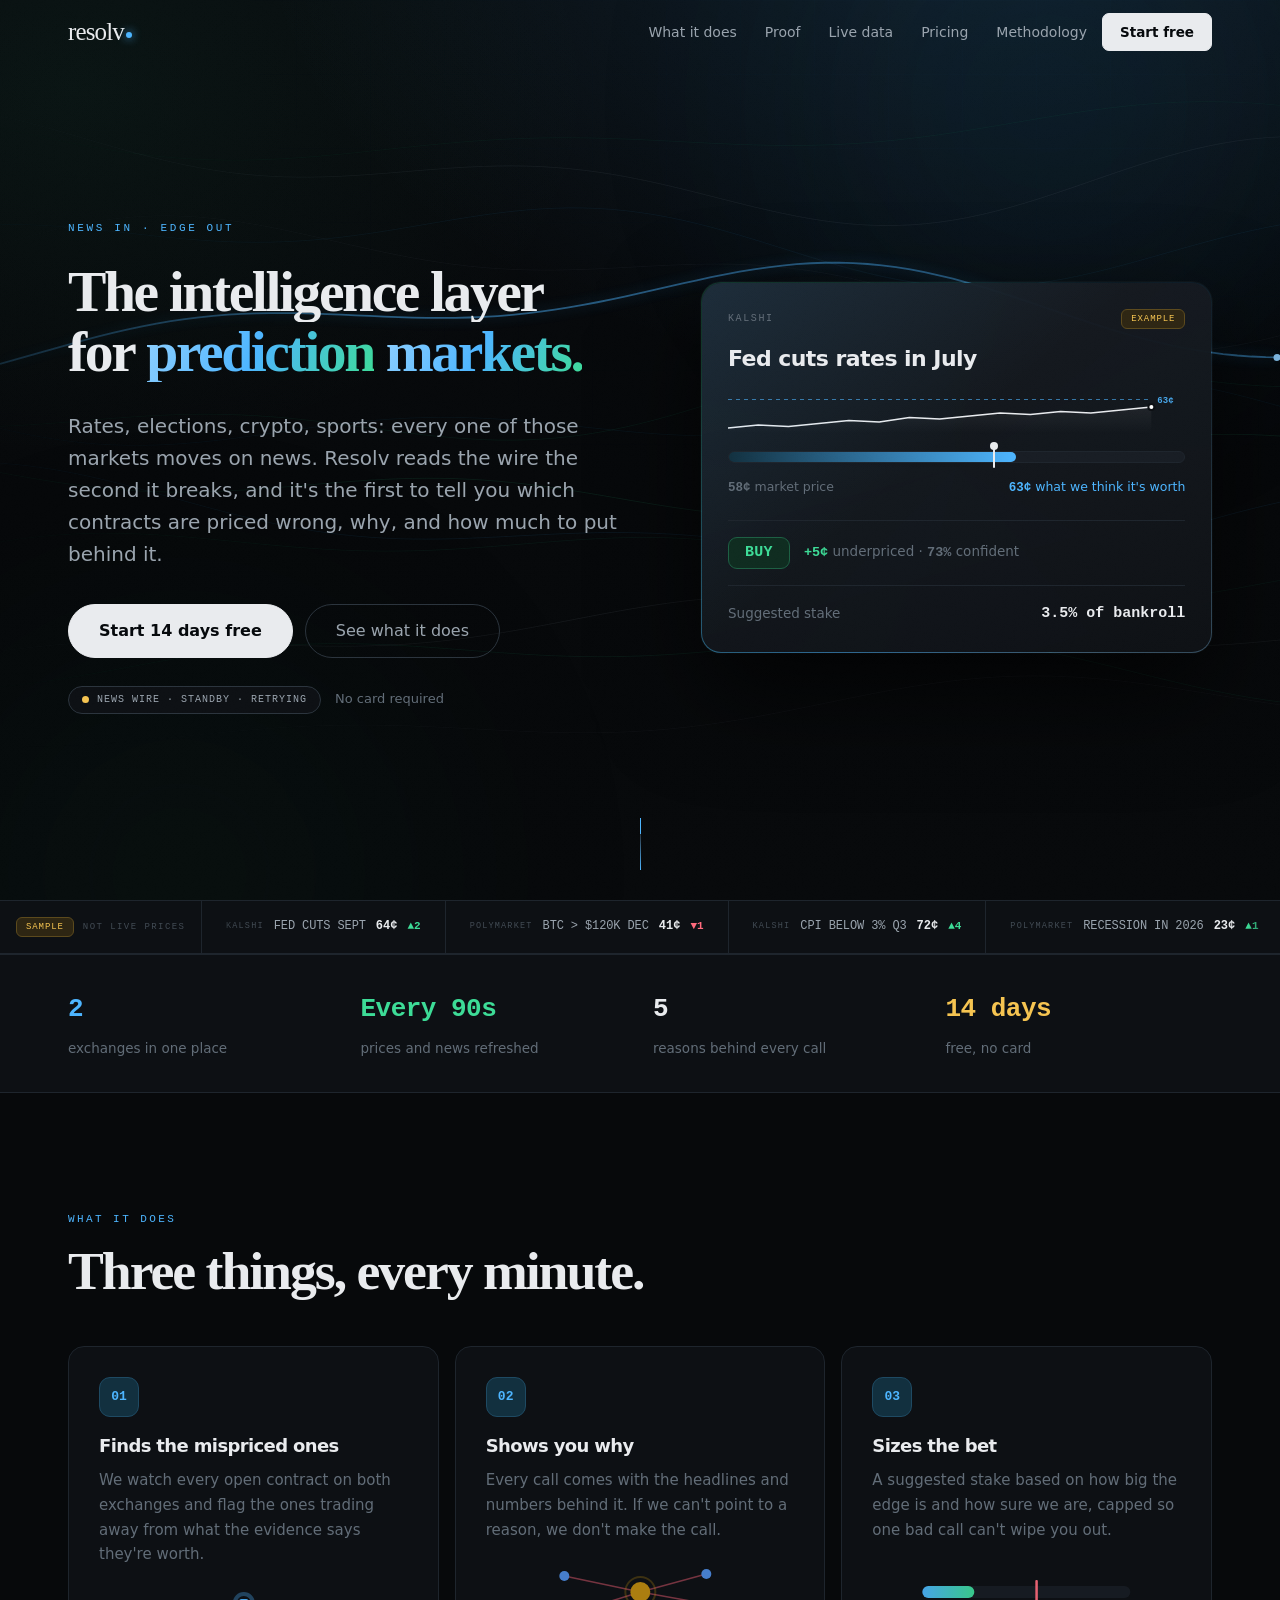
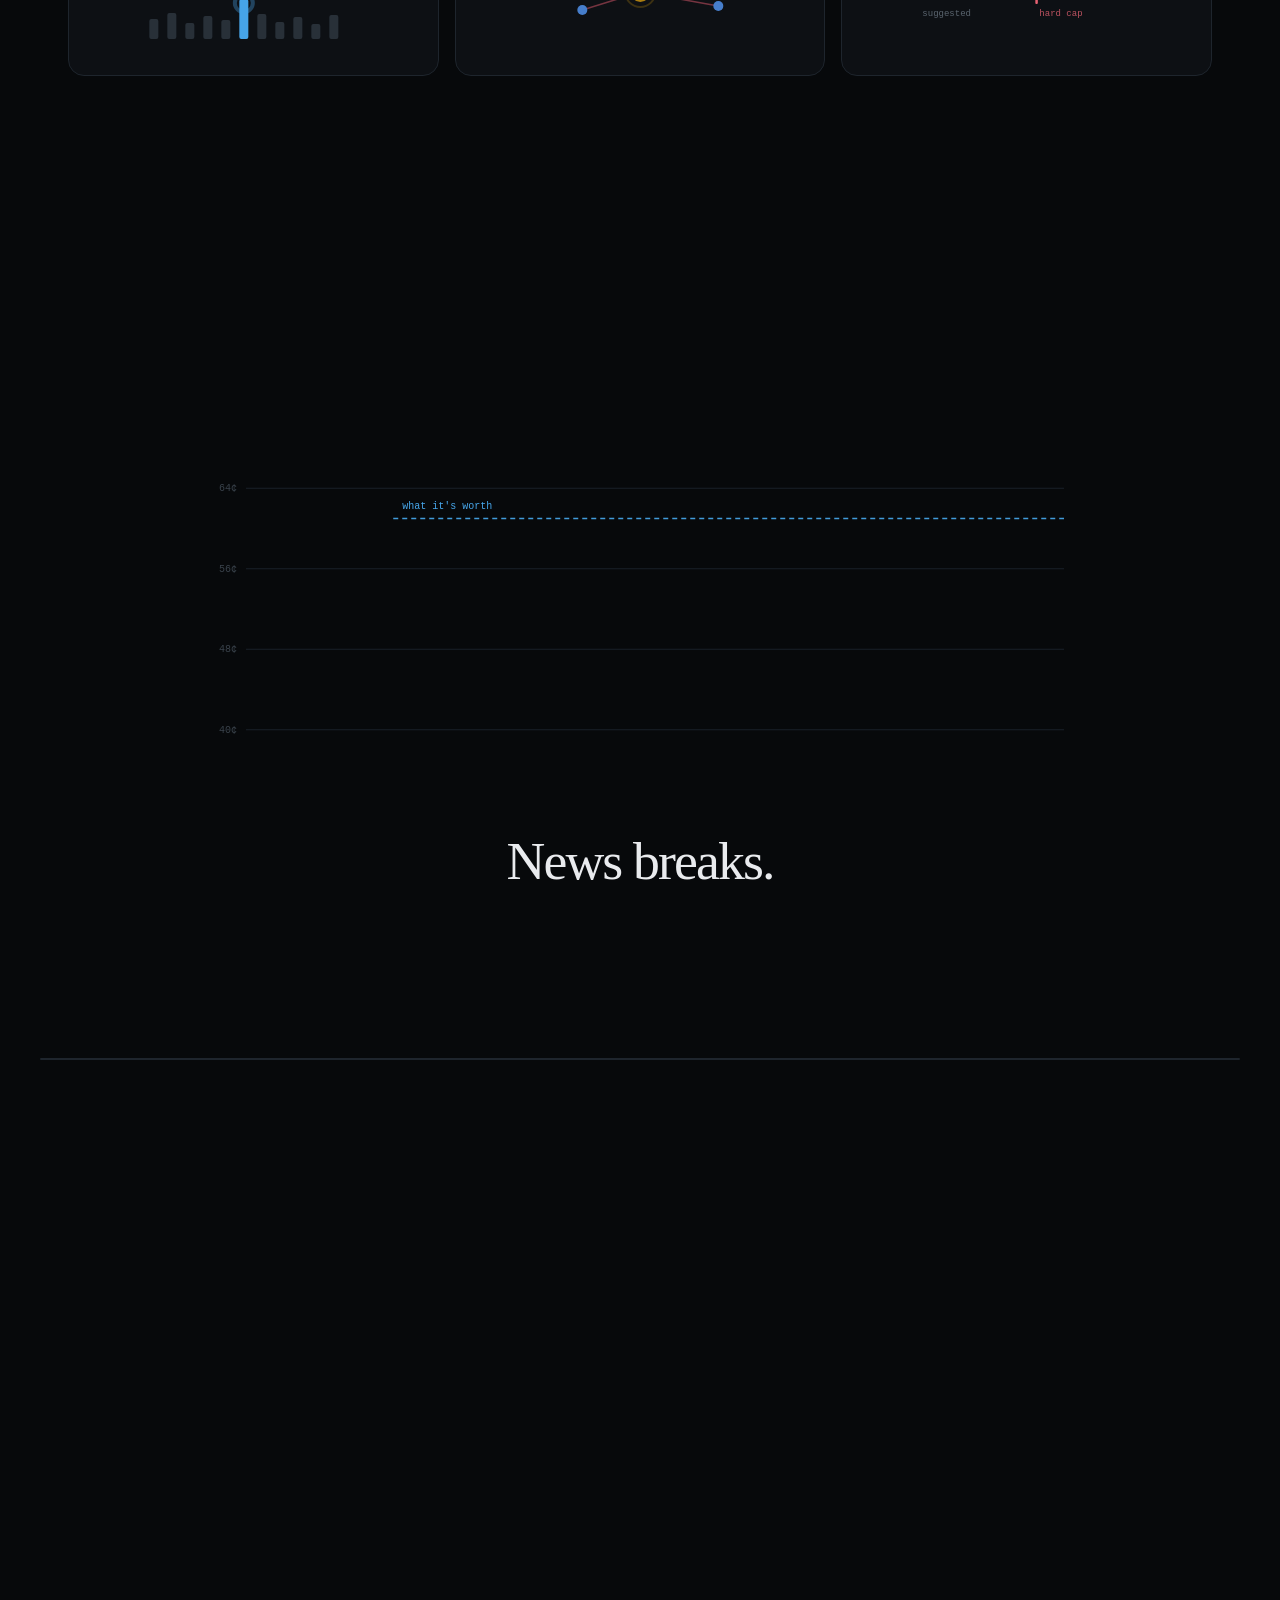
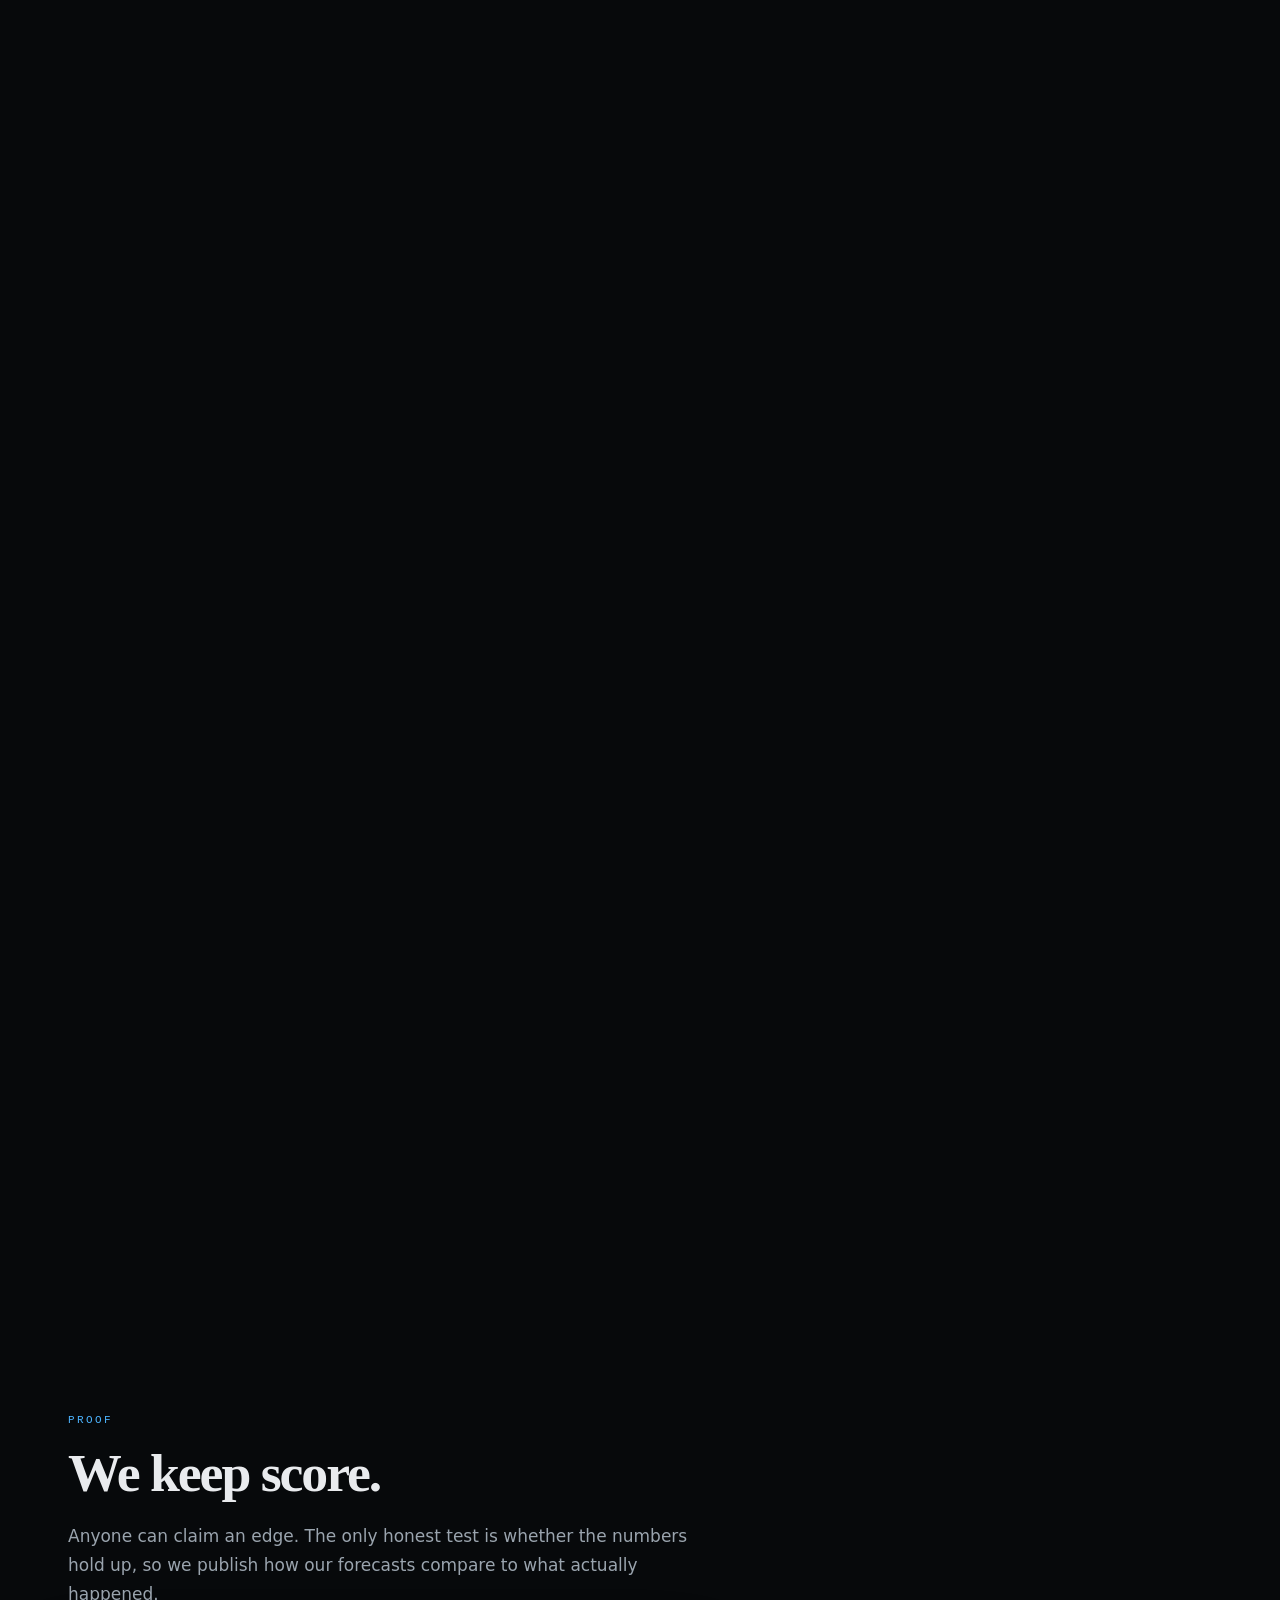
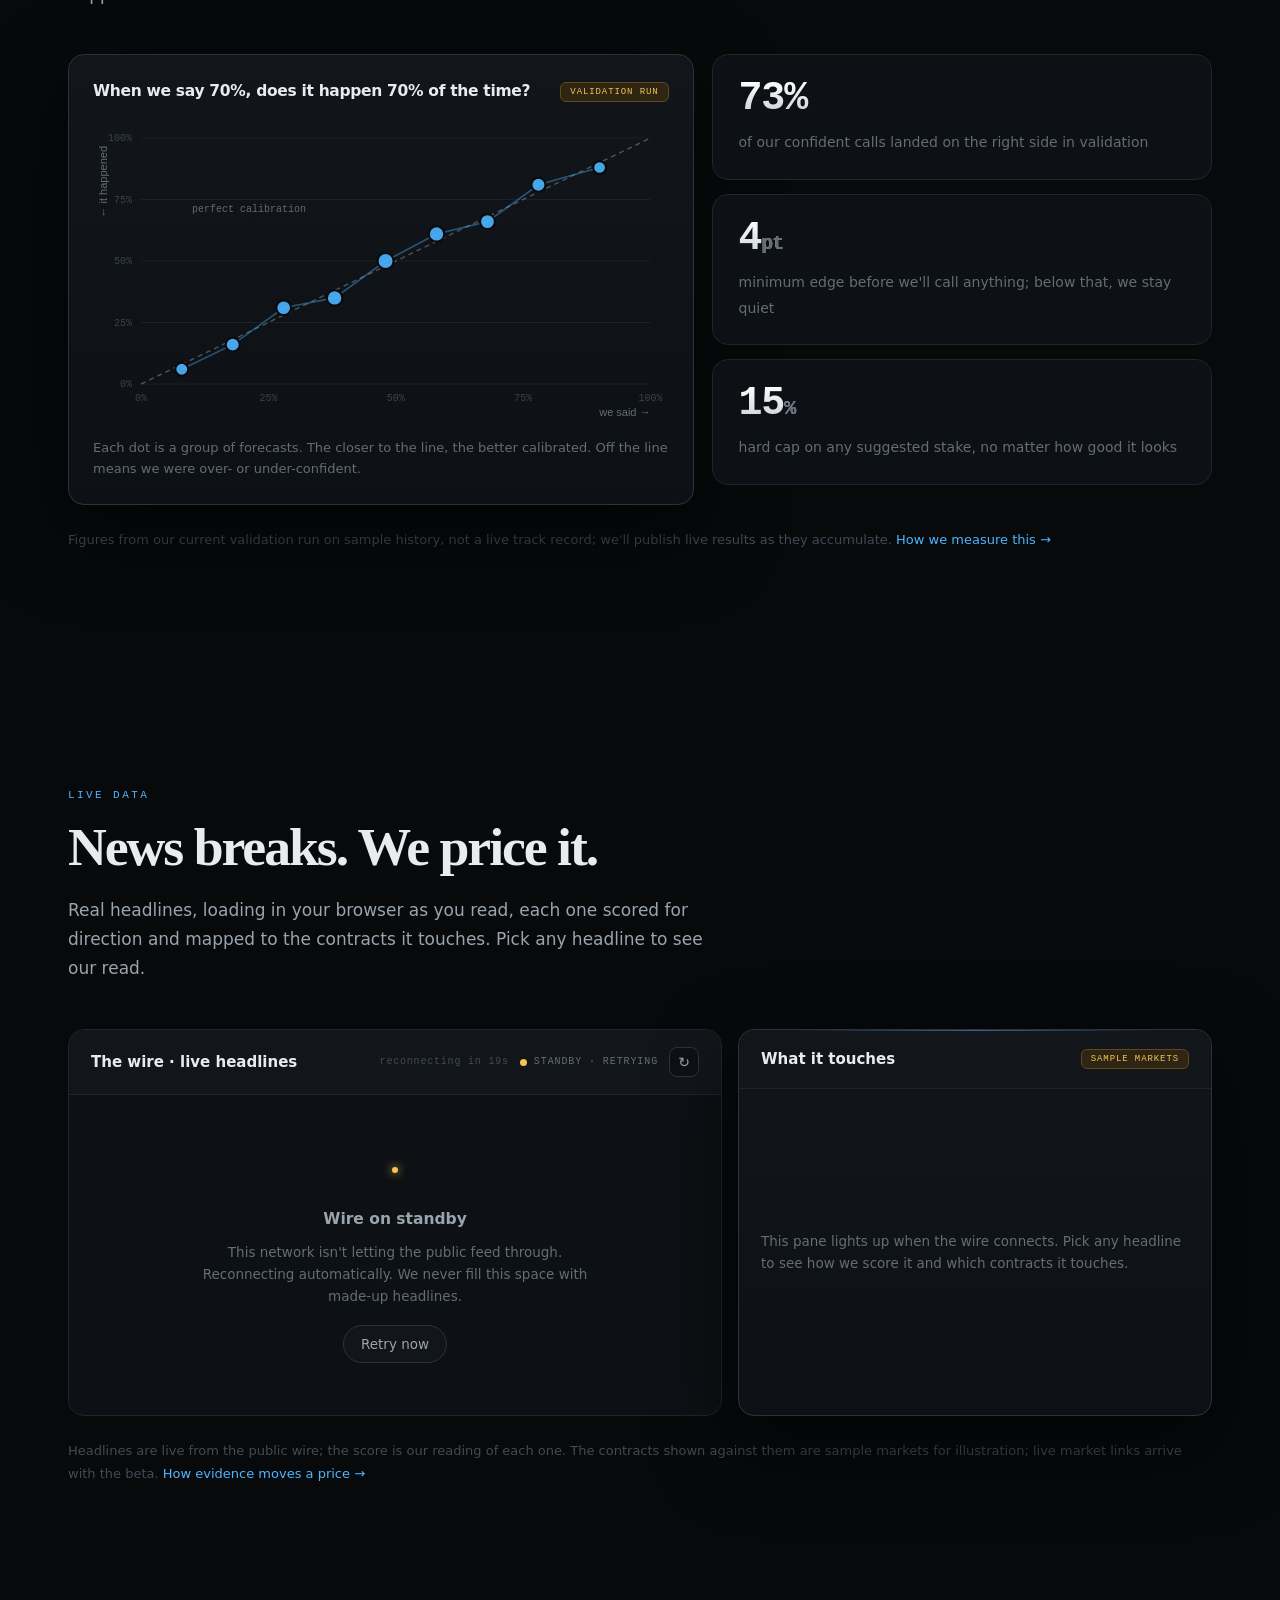
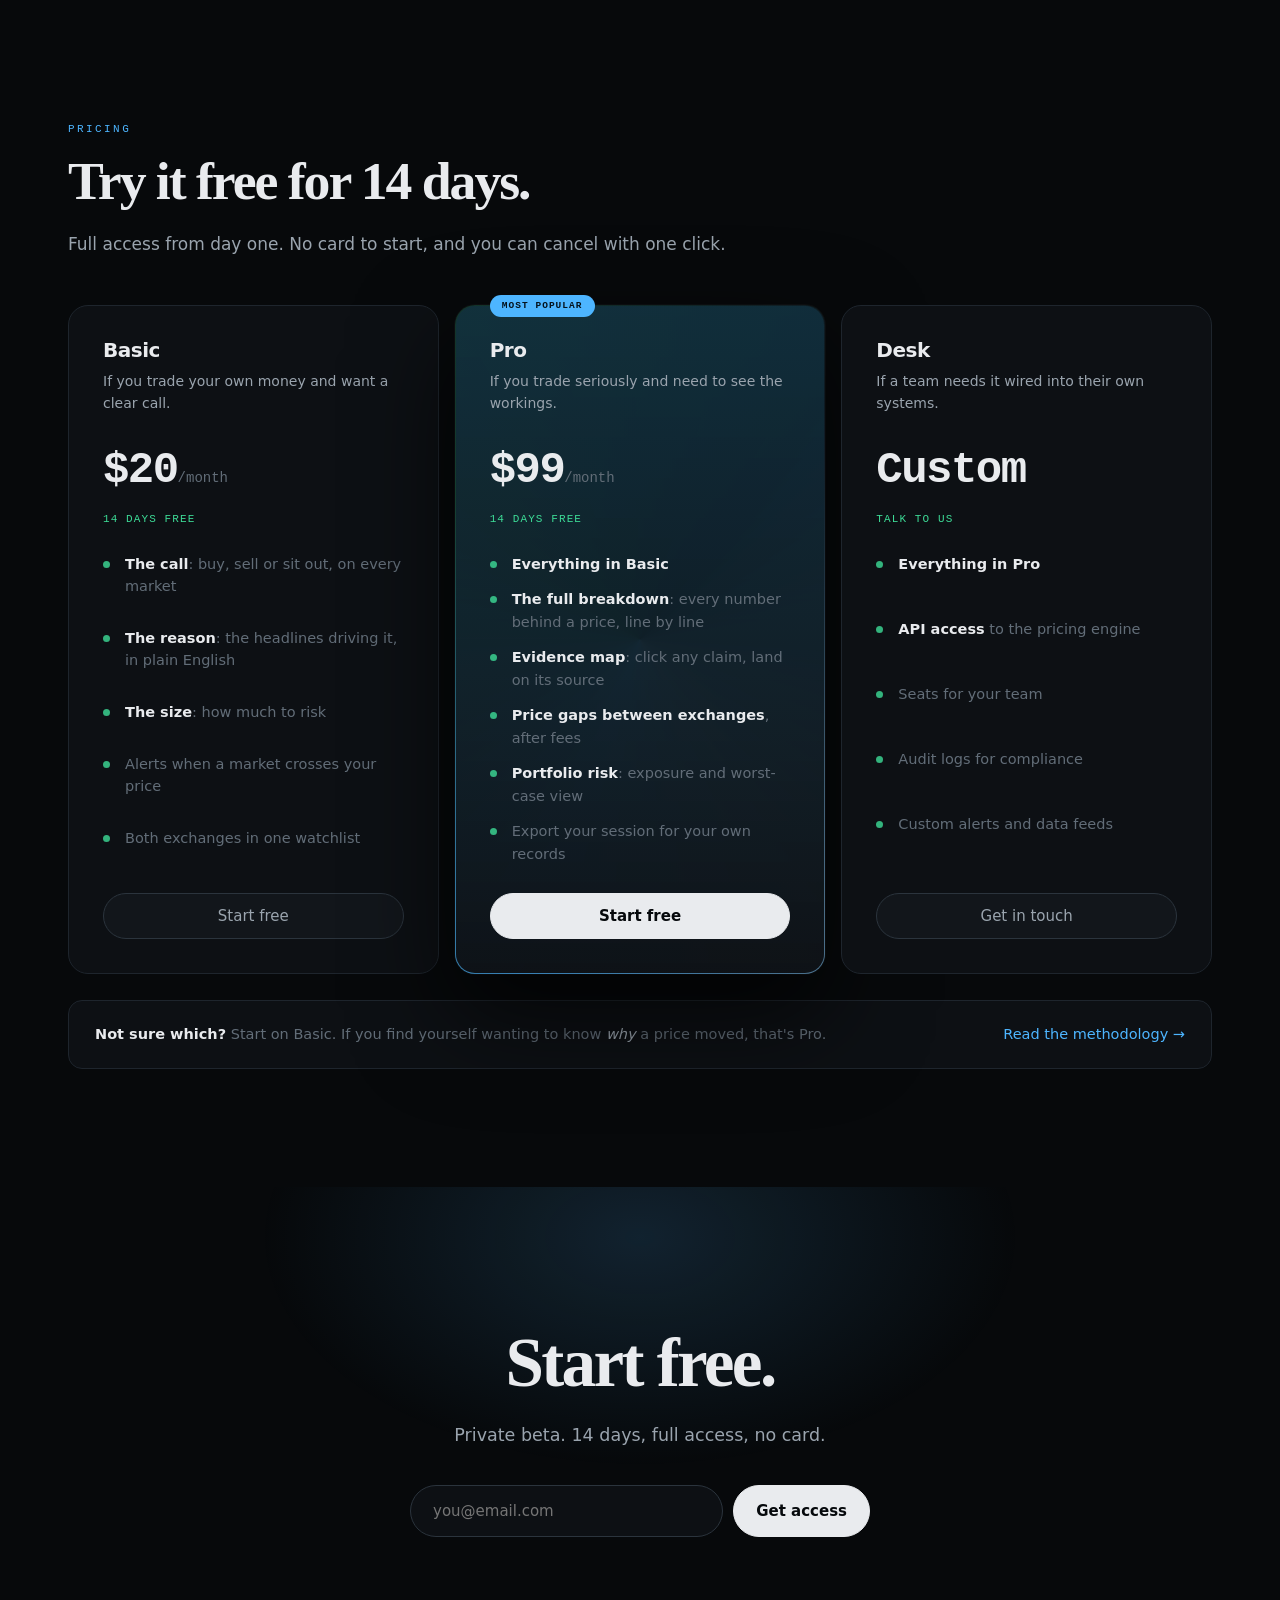
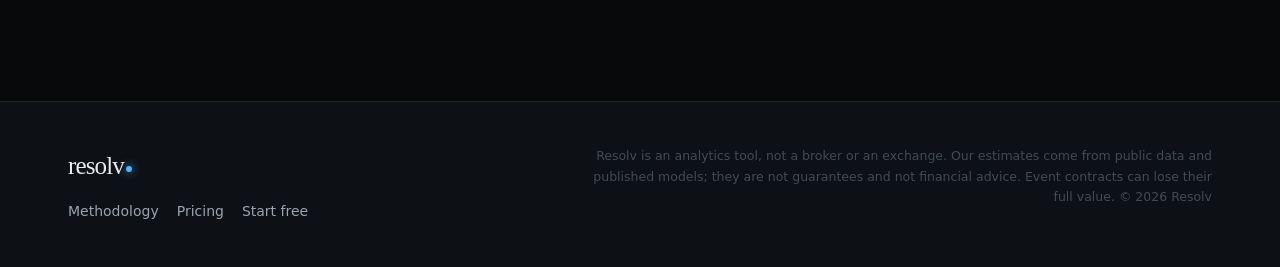
==== commit 43cb7e30: "Add files via upload" ====
--- a/index.html
+++ b/index.html
@@ -3,451 +3,349 @@
 <head>
 <meta charset="UTF-8">
 <meta name="viewport" content="width=device-width, initial-scale=1.0">
-<title>Resolv — The Intelligence Layer for Prediction Markets</title>
-<meta name="description" content="Resolv aggregates Kalshi and Polymarket, prices every contract against live news with a calibrated model, and shows what to trade, why, and how much to risk.">
+<!-- Security: CSP mirrors Website/_headers (real headers win where supported).
+     If you set WAITLIST_ENDPOINT in script.js, add its origin to connect-src
+     here AND in _headers, or the browser will block the signup POST. -->
+<meta http-equiv="Content-Security-Policy" content="default-src 'none'; script-src 'self' 'sha256-tHd4qJ0R/vQfI0CbRTiL3XGSi+Tun7VhOcDbx08aLKA='; style-src 'self' 'unsafe-inline' https://fonts.googleapis.com; font-src https://fonts.gstatic.com; img-src 'self' data:; connect-src 'self' https://api.gdeltproject.org; base-uri 'none'; form-action 'self'; object-src 'none'; frame-src 'none'; upgrade-insecure-requests">
+<meta name="referrer" content="strict-origin-when-cross-origin">
+<title>Resolv · The Intelligence Layer for Prediction Markets</title>
+<meta name="description" content="Resolv finds mispriced event contracts across Kalshi and Polymarket, shows you why they're mispriced, and tells you how much to risk. 14 days free.">
 <meta name="theme-color" content="#07090b">
 <link rel="canonical" href="https://resolv.trade/">
-<!-- Open Graph / social -->
 <meta property="og:type" content="website">
 <meta property="og:site_name" content="Resolv">
-<meta property="og:title" content="Resolv — The Intelligence Layer for Prediction Markets">
-<meta property="og:description" content="Aggregate Kalshi and Polymarket. Price every contract against live news with an explainable, calibrated model. Know what to trade, why, and how much to risk.">
+<meta property="og:title" content="Resolv · The Intelligence Layer for Prediction Markets">
+<meta property="og:description" content="Find mispriced event contracts. See why. Know how much to risk.">
 <meta property="og:url" content="https://resolv.trade/">
 <meta name="twitter:card" content="summary_large_image">
-<meta name="twitter:title" content="Resolv — The Intelligence Layer for Prediction Markets">
-<meta name="twitter:description" content="Explainable fair value for prediction markets. Every signal shows its work.">
+<meta name="twitter:title" content="Resolv · The Intelligence Layer for Prediction Markets">
+<meta name="twitter:description" content="Find mispriced event contracts. See why. Know how much to risk.">
 <link rel="icon" href="data:image/svg+xml,%3Csvg xmlns='http://www.w3.org/2000/svg' viewBox='0 0 32 32'%3E%3Crect width='32' height='32' rx='7' fill='%2307090b'/%3E%3Ccircle cx='11' cy='12' r='4' fill='%23bd8a10'/%3E%3Ccircle cx='22' cy='20' r='3' fill='%234db5ff'/%3E%3Cpath d='M11 12 L22 20' stroke='%23e05a6d' stroke-width='1.6'/%3E%3C/svg%3E">
+<link rel="preconnect" href="https://fonts.googleapis.com">
+<link rel="preconnect" href="https://fonts.gstatic.com" crossorigin>
+<link href="https://fonts.googleapis.com/css2?family=Inter:wght@400;500;600;700;800&family=JetBrains+Mono:wght@400;600;700;800&display=swap" rel="stylesheet">
 <link rel="stylesheet" href="style.css">
-<!-- Marks that JS is running so scroll-reveal can hide sections safely.
-     Must stay inline and in <head>: an external file would load too late. -->
 <script>document.documentElement.className+=" js";</script>
 </head>
 <body>
 <a class="skip" href="#main">Skip to content</a>
 <div class="bg-layer" aria-hidden="true"></div>
+<div class="bg-aurora" aria-hidden="true"></div>
 <div class="bg-grid" aria-hidden="true"></div>
-
-<!-- ============ NAV ============ -->
+<div class="grain" aria-hidden="true"></div>
+
 <nav class="nav" id="nav" aria-label="Main">
   <div class="wrap">
-    <a class="brand" href="#top" aria-label="Resolv home">
-      <span class="logo">resolv<span class="logo-dot"></span></span>
-    </a>
+    <a class="brand" href="#top" aria-label="Resolv home"><span class="logo">resolv<span class="logo-dot"></span></span></a>
     <div class="navlinks">
-      <a href="#how">How it works</a>
-      <a href="#model">The model</a>
-      <a href="#modes">Basic &amp; Pro</a>
+      <a href="#what">What it does</a>
+      <a href="#proof">Proof</a>
       <a href="#live">Live data</a>
       <a href="#pricing">Pricing</a>
-      <a class="btn primary sm" href="#access">Request access</a>
+      <a href="methodology.html">Methodology</a>
+      <a class="btn primary sm" href="#access">Start free</a>
     </div>
     <button class="navtoggle" id="navToggle" aria-label="Open menu" aria-expanded="false" aria-controls="mobileMenu">☰</button>
   </div>
 </nav>
 <div class="mobilemenu" id="mobileMenu">
-  <a href="#how">How it works</a>
-  <a href="#model">The model</a>
-  <a href="#modes">Basic &amp; Pro</a>
-  <a href="#live">Live data</a>
-  <a href="#pricing">Pricing</a>
-  <a class="btn primary" href="#access">Request access</a>
+  <a href="#what">What it does</a><a href="#proof">Proof</a><a href="#live">Live data</a>
+  <a href="#pricing">Pricing</a><a href="methodology.html">Methodology</a>
+  <a class="btn primary" href="#access">Start free</a>
 </div>
 
 <main id="main">
 <span id="top"></span>
 
-<!-- ============ HERO ============ -->
+<!-- ══════════ HERO ══════════ -->
 <section class="hero">
+  <canvas id="heroBg" class="hero-bg" aria-hidden="true"></canvas>
   <div class="wrap hero-grid">
-    <div>
-      <p class="eyebrow">Kalshi · Polymarket · Live news</p>
-      <h1>The intelligence layer for <em>prediction markets.</em></h1>
-      <p class="lede">Event contracts reprice the moment news breaks — and the edge is gone minutes later. Resolv watches the wire across Kalshi and Polymarket, reprices every affected contract in real time, and tells you what to trade, why, and how much to risk.</p>
-      <div class="btn-row">
-        <a class="btn primary" href="#access">Request early access</a>
-        <a class="btn" href="#how">See how it works</a>
-      </div>
-      <p class="hero-note">
-        <span class="tick-badge"><span class="pulse"></span>PRIVATE BETA</span>
-        <span class="live-pill" id="heroLive"><span class="sd loading" style="width:7px;height:7px;border-radius:50%;background:var(--accent)"></span>NEWS WIRE · CONNECTING</span>
+    <div class="hero-copy">
+      <p class="eyebrow fade-1">News in · Edge out</p>
+      <h1 class="display">
+        <span class="line"><span class="w">The</span> <span class="w">intelligence</span> <span class="w">layer</span></span>
+        <span class="line"><span class="w">for</span> <span class="w accent">prediction</span> <span class="w accent">markets.</span></span>
+      </h1>
+      <p class="hero-sub fade-2">Rates, elections, crypto, sports: every one of those markets moves on news. Resolv reads the wire the second it breaks, and it's the first to tell you which contracts are priced wrong, why, and how much to put behind it.</p>
+      <div class="btn-row fade-3">
+        <a class="btn primary lg" href="#access">Start 14 days free</a>
+        <a class="btn lg ghost" href="#what">See what it does</a>
+      </div>
+      <p class="hero-note fade-3">
+        <span class="live-pill" id="heroLive"><span class="hp-dot"></span>NEWS WIRE · CONNECTING</span>
+        <span class="hero-note-txt">No card required</span>
       </p>
     </div>
 
-    <div class="tprev" id="tprev" aria-label="Illustration of the Resolv pricing pipeline">
-      <div class="tprev-bar">
-        <span class="tdot"></span><span class="tdot"></span><span class="tdot"></span>
-        <span class="ttl">RESOLV · PRICING PIPELINE</span>
-        <span class="badge-sample">SAMPLE</span>
-      </div>
-      <div class="tprev-body">
-        <div class="tp-market" id="tpMarket">—</div>
-        <div class="tp-sub" id="tpSub"></div>
-        <div class="tp-steps" id="tpSteps"></div>
-        <div class="tp-out">
-          <div class="tp-cell"><span>Market</span><b id="tpMkt">—</b></div>
-          <div class="tp-cell"><span>Resolv fair value</span><b id="tpFair" class="accent">—</b></div>
-          <div class="tp-cell"><span>Verdict</span><b><span class="verdict-tag hold" id="tpVerdict">—</span></b></div>
-        </div>
-      </div>
-    </div>
-  </div>
-</section>
-
-<!-- ============ PROOF STRIP ============ -->
+    <div class="hero-card-tilt fade-2" id="heroTilt">
+    <div class="hero-card" id="heroCard" aria-label="Example of a Resolv verdict">
+      <span class="hc-sheen" aria-hidden="true"></span>
+      <div class="hc-top">
+        <span class="hc-venue">KALSHI</span>
+        <span class="badge-sample">EXAMPLE</span>
+      </div>
+      <div class="hc-q">Fed cuts rates in July</div>
+      <canvas id="hcSpark" class="hc-spark" aria-hidden="true"></canvas>
+      <div class="hc-gauge">
+        <div class="hcg-track"><i class="hcg-fill" style="width:63.1%"></i><span class="hcg-mark" style="left:58%"></span></div>
+        <div class="hcg-legend">
+          <span><b class="mono">58¢</b> market price</span>
+          <span class="accent"><b class="mono">63¢</b> what we think it's worth</span>
+        </div>
+      </div>
+      <div class="hc-verdict">
+        <div><span class="hcv-tag buy">BUY</span></div>
+        <div class="hc-meta"><b class="up mono">+5¢</b> underpriced · <b class="mono">73%</b> confident</div>
+      </div>
+      <div class="hc-foot">
+        <span>Suggested stake</span>
+        <b class="mono">3.5% of bankroll</b>
+      </div>
+    </div>
+    </div>
+  </div>
+  <div class="scroll-cue fade-3" aria-hidden="true"><span class="cue-line"></span></div>
+</section>
+
+<!-- ══════════ TAPE (sample, labeled) ══════════ -->
+<section class="tape" aria-label="Sample market tape, illustrative, not live prices">
+  <div class="tape-label"><span class="badge-sample">SAMPLE</span><span class="tape-note">NOT LIVE PRICES</span></div>
+  <div class="tape-clip" aria-hidden="true"><div class="tape-track" id="tapeTrack"></div></div>
+</section>
+
+<!-- ══════════ STRIP ══════════ -->
 <section class="strip">
   <div class="wrap strip-grid">
-    <div class="strip-item"><b class="accent">2 venues</b><span>Kalshi and Polymarket normalized into one contract book</span></div>
-    <div class="strip-item"><b class="up">Continuous</b><span>News wire polled on a loop; affected contracts repriced every cycle</span></div>
-    <div class="strip-item"><b>N(d₂)</b><span>Black-Scholes digital pricing where an underlying exists</span></div>
-    <div class="strip-item"><b class="warn">0 black boxes</b><span>Every claim in a brief cites the evidence behind it</span></div>
-  </div>
-</section>
-
-<!-- ============ WHY NOW ============ -->
-<section class="band" id="why">
+    <div class="strip-item rv"><b class="accent">2</b><span>exchanges in one place</span></div>
+    <div class="strip-item rv"><b class="up">Every 90s</b><span>prices and news refreshed</span></div>
+    <div class="strip-item rv"><b>5</b><span>reasons behind every call</span></div>
+    <div class="strip-item rv"><b class="warn">14 days</b><span>free, no card</span></div>
+  </div>
+</section>
+
+<!-- ══════════ WHAT IT DOES ══════════ -->
+<section class="band" id="what">
   <div class="wrap">
     <div class="section-head rv">
-      <p class="eyebrow">Why now</p>
-      <h2 class="h2">Prediction markets became an asset class. The tooling didn't follow.</h2>
-      <p class="lede">Regulated event exchanges went from curiosity to serious volume — macro, rates, elections, and crypto contracts now trade alongside traditional risk. But the people trading them still work out of a dozen browser tabs, a news feed, and instinct. Every other asset class got a terminal. This one hasn't.</p>
+      <p class="kicker">What it does</p>
+      <h2 class="statement sm">Three things, every minute.</h2>
     </div>
     <div class="cards3">
-      <div class="card rv">
-        <div class="ico">◎</div>
-        <h3>Fragmented discovery</h3>
-        <p>The same question trades on two venues at two prices, under two sets of resolution criteria. Nobody is reconciling them in real time.</p>
-      </div>
-      <div class="card rv">
-        <div class="ico">⚖︎</div>
-        <h3>Unpriced information</h3>
-        <p>News moves these contracts faster than equities, but there's no layer mapping a headline to the specific contracts it should reprice.</p>
-      </div>
-      <div class="card rv">
-        <div class="ico">◈</div>
-        <h3>No risk discipline</h3>
-        <p>Position sizing is guesswork, and resolution ambiguity — the risk of being right and still not paid — goes almost entirely unmodeled.</p>
-      </div>
-    </div>
-  </div>
-</section>
-
-<!-- ============ HOW IT WORKS ============ -->
-<section class="band" id="how">
+      <div class="card vcard rv">
+        <div class="ico">01</div>
+        <h3>Finds the mispriced ones</h3>
+        <p>We watch every open contract on both exchanges and flag the ones trading away from what the evidence says they're worth.</p>
+        <svg class="card-viz" viewBox="0 0 220 56" aria-hidden="true">
+          <g fill="#2b343d">
+            <rect x="6"   y="30" width="9" height="20" rx="2"/><rect x="24"  y="24" width="9" height="26" rx="2"/>
+            <rect x="42"  y="34" width="9" height="16" rx="2"/><rect x="60"  y="27" width="9" height="23" rx="2"/>
+            <rect x="78"  y="31" width="9" height="19" rx="2"/><rect x="114" y="25" width="9" height="25" rx="2"/>
+            <rect x="132" y="33" width="9" height="17" rx="2"/><rect x="150" y="28" width="9" height="22" rx="2"/>
+            <rect x="168" y="35" width="9" height="15" rx="2"/><rect x="186" y="26" width="9" height="24" rx="2"/>
+          </g>
+          <circle cx="100.5" cy="14" r="9" fill="none" stroke="#4db5ff" stroke-opacity=".35" stroke-width="4"/>
+          <rect x="96" y="10" width="9" height="40" rx="2" fill="#4db5ff"/>
+        </svg>
+      </div>
+      <div class="card vcard rv">
+        <div class="ico">02</div>
+        <h3>Shows you why</h3>
+        <p>Every call comes with the headlines and numbers behind it. If we can't point to a reason, we don't make the call.</p>
+        <svg class="card-viz" viewBox="0 0 220 56" aria-hidden="true">
+          <g stroke="#e05a6d" stroke-opacity=".55" stroke-width="1.4">
+            <path d="M110 28 L34 12"/><path d="M110 28 L52 46"/><path d="M110 28 L176 10"/><path d="M110 28 L188 42"/>
+          </g>
+          <circle cx="34" cy="12" r="5" fill="#4d8be0"/><circle cx="52" cy="46" r="5" fill="#4d8be0"/>
+          <circle cx="176" cy="10" r="5" fill="#4d8be0"/><circle cx="188" cy="42" r="5" fill="#4d8be0"/>
+          <circle cx="110" cy="28" r="10" fill="#bd8a10"/>
+          <circle cx="110" cy="28" r="15" fill="none" stroke="#bd8a10" stroke-opacity=".3" stroke-width="2"/>
+        </svg>
+      </div>
+      <div class="card vcard rv">
+        <div class="ico">03</div>
+        <h3>Sizes the bet</h3>
+        <p>A suggested stake based on how big the edge is and how sure we are, capped so one bad call can't wipe you out.</p>
+        <svg class="card-viz" viewBox="0 0 220 56" aria-hidden="true">
+          <rect x="6" y="22" width="208" height="12" rx="6" fill="#181d24"/>
+          <rect x="6" y="22" width="52" height="12" rx="6" fill="url(#szg)"/>
+          <defs><linearGradient id="szg" x1="0" y1="0" x2="1" y2="0"><stop offset="0" stop-color="#4db5ff"/><stop offset="1" stop-color="#3ddc97"/></linearGradient></defs>
+          <rect x="119" y="16" width="2.5" height="24" rx="1" fill="#ff6b7d"/>
+          <text x="6" y="52" font-family="JetBrains Mono,monospace" font-size="9" fill="#626d78">suggested</text>
+          <text x="123" y="52" font-family="JetBrains Mono,monospace" font-size="9" fill="#ff6b7d" fill-opacity=".8">hard cap</text>
+        </svg>
+      </div>
+    </div>
+  </div>
+</section>
+
+<!-- ══════════ SCENE · THE GAP ══════════ -->
+<section class="scene" id="gap" data-scene="gap">
+  <div class="scene-inner">
+    <div class="scene-stage">
+      <canvas id="gapCanvas" aria-label="A contract price lagging behind its fair value after news breaks, then catching up"></canvas>
+    </div>
+    <div class="scene-copy">
+      <p class="beat" data-beat="0">News breaks.</p>
+      <p class="beat" data-beat="1">Resolv reads it <em>in seconds.</em></p>
+      <p class="beat" data-beat="2">The price takes time to catch up.</p>
+      <p class="beat" data-beat="3">That window is <em>the opportunity.</em></p>
+    </div>
+    <div class="scene-meter" aria-hidden="true"><i id="gapMeter"></i></div>
+  </div>
+</section>
+
+<!-- ══════════ PROOF ══════════ -->
+<section class="band" id="proof">
   <div class="wrap">
     <div class="section-head rv">
-      <p class="eyebrow">How it works</p>
-      <h2 class="h2">From headline to sized position, in one pass.</h2>
-      <p class="lede">Five deterministic stages. Click any one to see what happens inside it — the same pipeline runs on every refresh.</p>
-    </div>
-    <div class="pipe rv" id="pipeTabs" role="tablist" aria-label="Pipeline stages"></div>
-    <div class="pipe-detail rv" id="pipeDetail" role="tabpanel" aria-live="polite"></div>
-  </div>
-</section>
-
-<!-- ============ EVIDENCE GRAPH ============ -->
-<section class="band" id="graph">
-  <div class="wrap">
-    <div class="graph-split">
-      <div class="rv">
-        <p class="eyebrow">Evidence graph</p>
-        <h2 class="h2">Retrieval you can actually see.</h2>
-        <p class="lede">Most AI tools retrieve context invisibly and ask you to trust the summary. Resolv makes the corpus a typed graph — markets, headlines, and entities joined by explicit links — so retrieval is a traversal you can inspect, and a claim without an edge behind it can't be written.</p>
-        <div class="feature-list">
-          <div class="fl-item"><span class="fi">01</span><div><b>Typed edges, not embeddings</b><p>Evidence links join headlines to the contracts they bear on. Cross-venue links pair the same question across exchanges. Topic links group by entity.</p></div></div>
-          <div class="fl-item"><span class="fi">02</span><div><b>Every sentence is citable</b><p>Each claim in a generated brief carries a footnote that resolves to a node in the graph. Click it and the source is highlighted.</p></div></div>
-          <div class="fl-item"><span class="fi">03</span><div><b>Filter the graph, move the price</b><p>Hide stale news and fair values recompute — because the visible graph literally is the model's input, not a picture of it.</p></div></div>
-        </div>
-      </div>
-      <div class="graph-frame rv">
-        <canvas id="miniGraph" aria-label="Animated illustration of an evidence graph connecting markets, headlines, and entities"></canvas>
-        <div class="graph-legend" aria-hidden="true">
-          <div class="lg-row"><span class="lg-dot" style="background:var(--market)"></span>market</div>
-          <div class="lg-row"><span class="lg-dot" style="background:var(--news)"></span>headline</div>
-          <div class="lg-row"><span class="lg-line" style="border-color:#e05a6d"></span>evidence link</div>
-        </div>
-      </div>
-    </div>
-  </div>
-</section>
-
-<!-- ============ THE MODEL ============ -->
-<section class="band" id="model">
+      <p class="kicker">Proof</p>
+      <h2 class="statement sm">We keep score.</h2>
+      <p class="lede">Anyone can claim an edge. The only honest test is whether the numbers hold up, so we publish how our forecasts compare to what actually happened.</p>
+    </div>
+    <div class="proof-grid">
+      <div class="proof-chart rv">
+        <div class="pc-head">
+          <b>When we say 70%, does it happen 70% of the time?</b>
+          <span class="badge-sample">VALIDATION RUN</span>
+        </div>
+        <canvas id="calChart" aria-label="Chart comparing forecast probability to how often those events actually happened; points sit close to the perfect-calibration line"></canvas>
+        <p class="pc-note">Each dot is a group of forecasts. The closer to the line, the better calibrated. Off the line means we were over- or under-confident.</p>
+      </div>
+      <div class="proof-stats">
+        <div class="pstat rv"><b class="mono" data-count="73" data-suffix="%">0</b><span>of our confident calls landed on the right side in validation</span></div>
+        <div class="pstat rv"><b class="mono">4<span class="dim">pt</span></b><span>minimum edge before we'll call anything; below that, we stay quiet</span></div>
+        <div class="pstat rv"><b class="mono">15<span class="dim">%</span></b><span>hard cap on any suggested stake, no matter how good it looks</span></div>
+      </div>
+    </div>
+    <p class="fine rv">Figures from our current validation run on sample history, not a live track record; we'll publish live results as they accumulate. <a href="methodology.html#calibration">How we measure this →</a></p>
+  </div>
+</section>
+
+<!-- ══════════ LIVE DATA · THE WIRE ══════════ -->
+<section class="band" id="live">
   <div class="wrap">
     <div class="section-head rv">
-      <p class="eyebrow">The model</p>
-      <h2 class="h2">Two model families. One auditable verdict.</h2>
-      <p class="lede">Event contracts are binary options, so Resolv uses the right instrument for each — not one formula stretched over everything it doesn't fit.</p>
-    </div>
-    <div class="math-grid">
-      <div class="math-card rv">
-        <div class="math-head"><b>Threshold markets</b><span class="tag">TRADABLE UNDERLYING</span></div>
-        <div class="math-body">
-          <div class="formula">P(S<sub>T</sub> &gt; K) = N(<span class="v">d₂</span>)<br>d₂ = [ln(S/K) + (μ − σ²/2)T] / σ√T</div>
-          <p>"Bitcoin above $120K on August 1" has a spot, a strike, and an expiry — so it is priced with the Black-Scholes digital-option formula. N(d₂) <em>is</em> the event probability, driven by distance to strike, volatility, and time remaining.</p>
-        </div>
-      </div>
-      <div class="math-card rv">
-        <div class="math-head"><b>Event markets</b><span class="tag">NO UNDERLYING</span></div>
-        <div class="math-body">
-          <div class="formula">logit(p̂) = <span class="v">a</span> + <span class="v">b</span>·logit(p<sub>mkt</sub>) + <span class="v">k</span>·evidence</div>
-          <p>"Will the Fed cut in July" has nothing to hedge against, so Black-Scholes is the wrong tool. Resolv starts from the de-biased market price as a prior and updates it with evidence in log-odds space — where every factor is one additive term.</p>
-        </div>
-      </div>
-    </div>
-
-    <div class="cards2 rv" style="margin-top:16px">
-      <div class="math-card">
-        <div class="math-head"><b>Attribution is exact, not approximate</b><span class="tag">SAMPLE DECOMPOSITION</span></div>
-        <div class="math-body">
-          <div class="attrib">
-            <div class="attrib-row head"><span>Factor</span><span>Contribution</span><span class="val">Δ pts</span></div>
-            <div class="attrib-row"><span>Exchange anchor</span><span class="bar"><i style="left:50%;width:0"></i></span><span class="val dim">58.0¢</span></div>
-            <div class="attrib-row"><span>Longshot de-bias</span><span class="bar"><i style="left:50%;width:6%;background:var(--up)"></i></span><span class="val up">+0.5</span></div>
-            <div class="attrib-row"><span>News evidence</span><span class="bar"><i style="left:50%;width:34%;background:var(--up)"></i></span><span class="val up">+5.6</span></div>
-            <div class="attrib-row"><span>Cross-venue pull</span><span class="bar"><i style="left:44%;width:6%;background:var(--down)"></i></span><span class="val down">−0.4</span></div>
-            <div class="attrib-row"><span>Ambiguity shrink</span><span class="bar"><i style="left:41%;width:9%;background:var(--down)"></i></span><span class="val down">−0.6</span></div>
-            <div class="attrib-row" style="background:var(--s2)"><span><b style="color:var(--text)">Fair value</b></span><span></span><span class="val accent">63.1¢</span></div>
-          </div>
-          <p style="margin-top:14px;font-size:13.5px">Because the pipeline is additive in log-odds, the factors provably sum to the answer. No "the model says so."</p>
-        </div>
-      </div>
-      <div class="math-card">
-        <div class="math-head"><b>Calibrated against outcomes</b><span class="tag">TRAINED, NOT TUNED</span></div>
-        <div class="math-body">
-          <p style="margin-bottom:16px">A forecast is only as good as its calibration. Resolv fits the model's parameters to resolved contract history by gradient descent, then reports honest scoring rules on held-out data — log loss, Brier score, and a reliability curve showing whether 70% forecasts actually happen 70% of the time.</p>
-          <div class="attrib">
-            <div class="attrib-row head"><span>Held-out metric</span><span>Baseline</span><span class="val">Fitted</span></div>
-            <div class="attrib-row"><span>Log loss</span><span class="mono dim" style="font-size:12.5px">0.5548</span><span class="val up">0.5536</span></div>
-            <div class="attrib-row"><span>Brier score</span><span class="mono dim" style="font-size:12.5px">0.1898</span><span class="val up">0.1878</span></div>
-            <div class="attrib-row"><span>Reliability</span><span class="mono dim" style="font-size:12.5px">curve</span><span class="val accent">tracked</span></div>
-          </div>
-          <p style="margin-top:14px;font-size:13px;color:var(--faint)">Figures from the current model-lab validation run. Calibration is refit as real resolved history accumulates.</p>
-        </div>
-      </div>
-    </div>
-
-    <div class="card rv" style="margin-top:16px;border-left:3px solid var(--warn)">
-      <h3>When the evidence isn't enough, Resolv says so</h3>
-      <p style="max-width:820px">A verdict only fires when the edge clears a threshold <em>and</em> confidence clears a floor. Otherwise the output is HOLD with a machine-readable reason — insufficient edge, low confidence, or no mapped evidence. A tool that always has an opinion isn't a model, it's a slot machine.</p>
-    </div>
-  </div>
-</section>
-
-<!-- ============ RESOLUTION RISK ============ -->
-<section class="band" id="risk">
-  <div class="wrap">
-    <div class="section-head rv">
-      <p class="eyebrow">Resolution risk</p>
-      <h2 class="h2">Right thesis. Wrong payout.</h2>
-      <p class="lede">Event contracts don't settle on what happened — they settle on what the resolution criteria say happened. Vague criteria are a real, priceable risk, and almost nothing else models it.</p>
-    </div>
-    <div class="cards3">
-      <div class="card rv"><div class="ico">⌗</div><h3>Criteria are scored</h3><p>Resolution text is scanned for discretionary language, undefined terms, and missing authoritative sources. Every contract carries an ambiguity score.</p></div>
-      <div class="card rv"><div class="ico">↘</div><h3>Ambiguity shrinks the estimate</h3><p>High ambiguity pulls fair value toward 50¢ and caps confidence — visible as its own line in the attribution, never hidden in a fudge factor.</p></div>
-      <div class="card rv"><div class="ico">⚑</div><h3>Flagged before you size</h3><p>Contracts whose payout could contradict a correct thesis are surfaced in the risk panel before position sizing, not after settlement.</p></div>
-    </div>
-  </div>
-</section>
-
-<!-- ============ MODES ============ -->
-<section class="band" id="modes">
-  <div class="wrap">
-    <div class="section-head rv">
-      <p class="eyebrow">Two interfaces, one model</p>
-      <h2 class="h2">Simple for traders. Deep for desks.</h2>
-      <p class="lede">Most tools either hide too much or drown you. Resolv splits the surface by intent — the same fair value underneath.</p>
-    </div>
-    <div class="rv">
-      <div class="modes-toggle" role="group" aria-label="Select mode">
-        <button id="mBasic" aria-pressed="true">Basic</button>
-        <button id="mPro" aria-pressed="false">Pro</button>
-      </div>
-      <div class="modes-panel">
-        <div class="modes-head">
-          <b id="modeTitle">Basic — the decision, not the dashboard</b>
-          <span id="modeFor">FOR EVERYDAY TRADERS</span>
-        </div>
-        <div class="modes-rows" id="modeRows"></div>
-      </div>
-    </div>
-  </div>
-</section>
-
-<!-- ============ REAL TIME ============ -->
-<section class="band" id="live">
-  <div class="wrap">
-    <div class="section-head rv">
-      <p class="eyebrow">Real-time intelligence</p>
-      <h2 class="h2">In event markets, the information <em style="font-style:normal;color:var(--accent)">is</em> the edge — and it decays in minutes.</h2>
-      <p class="lede">Equities absorb news gradually across a continuous price. Event contracts don't: a single headline can permanently move a contract from 44¢ to 61¢, and the gap between the wire hitting and the book catching up is the entire opportunity. Miss the window and you're trading a price that already knows.</p>
-    </div>
-
-    <div class="speed-grid rv">
-      <div class="decay-frame">
-        <span class="decay-cap">How a mispricing closes</span>
-        <span class="decay-tag">ILLUSTRATIVE</span>
-        <canvas id="decayChart" aria-label="Illustration showing the gap between market price and fair value closing in the minutes after news breaks"></canvas>
-      </div>
-      <div class="facts">
-        <div class="fact">
-          <b class="accent">Seconds</b>
-          <span>From wire to mapped contract. Headlines are matched to affected markets the moment they land — no manual triage.</span>
-        </div>
-        <div class="fact">
-          <b class="up">Every cycle</b>
-          <span>Fair value, confidence, and verdict are recomputed on each refresh, so a stale read never sits on screen.</span>
-        </div>
-        <div class="fact">
-          <b class="warn">Before it closes</b>
-          <span>Alerts fire on threshold breaks while the window is still open — not in a morning digest after the repricing.</span>
-        </div>
-      </div>
-    </div>
-
-    <div class="live-grid">
-      <div class="feed rv">
+      <p class="kicker">Live data</p>
+      <h2 class="statement sm">News breaks. We price it.</h2>
+      <p class="lede">Real headlines, loading in your browser as you read, each one scored for direction and mapped to the contracts it touches. Pick any headline to see our read.</p>
+    </div>
+    <div class="wire rv">
+      <div class="feed">
         <div class="feed-head">
-          <b>The wire, live in your browser</b>
+          <b>The wire · live headlines</b>
           <div class="feed-controls">
             <span class="countdown" id="feedCountdown"></span>
             <span class="status" id="feedStatus"><span class="sd loading"></span>CONNECTING</span>
-            <button class="refresh-btn" id="feedRefresh" aria-label="Refresh news feed" title="Refresh now">↻</button>
+            <button class="refresh-btn" id="feedRefresh" aria-label="Refresh news feed" title="Refresh">↻</button>
           </div>
         </div>
-        <div class="feed-rows" id="feedRows">
-          <div class="feed-empty">Fetching the public news feed…</div>
-        </div>
-      </div>
-      <div class="honesty rv">
-        <h3>Five states, never faked</h3>
-        <p>Speed is worthless if you can't trust it. Every source reports its own health, so you always know whether a number is live, cached, or missing.</p>
-        <div class="state-list">
-          <div class="state-item"><span class="sd" style="width:8px;height:8px;border-radius:50%;background:var(--accent)"></span>LOADING — request in flight</div>
-          <div class="state-item"><span class="sd" style="width:8px;height:8px;border-radius:50%;background:var(--up)"></span>LIVE — fresh from the source</div>
-          <div class="state-item"><span class="sd" style="width:8px;height:8px;border-radius:50%;background:var(--warn)"></span>SNAPSHOT — labeled, timestamped sample</div>
-          <div class="state-item"><span class="sd" style="width:8px;height:8px;border-radius:50%;background:var(--warn)"></span>RATE-LIMITED — backing off</div>
-          <div class="state-item"><span class="sd" style="width:8px;height:8px;border-radius:50%;background:var(--down)"></span>UNAVAILABLE — shown, not hidden</div>
-        </div>
-        <p style="margin-top:16px;margin-bottom:0;font-size:13px;color:var(--faint)">A stale number presented as fresh is the most expensive bug a trading tool can have. Timestamps tick live on every row above.</p>
-      </div>
-    </div>
-  </div>
-</section>
-
-<!-- ============ PRICING ============ -->
+        <div class="feed-rows" id="feedRows"><div class="feed-empty">Connecting to the wire…</div></div>
+      </div>
+      <aside class="impact" aria-label="How the selected headline maps to markets" aria-live="polite">
+        <div class="impact-head">
+          <b>What it touches</b>
+          <span class="badge-sample">SAMPLE MARKETS</span>
+        </div>
+        <div class="impact-body" id="impactBody">
+          <div class="imp-standby"><p>This pane lights up when the wire connects. Pick any headline to see how we score it and which contracts it touches.</p></div>
+        </div>
+      </aside>
+    </div>
+    <p class="fine rv">Headlines are live from the public wire; the score is our reading of each one. The contracts shown against them are sample markets for illustration; live market links arrive with the beta. <a href="methodology.html#evidence">How evidence moves a price →</a></p>
+  </div>
+</section>
+
+<!-- ══════════ PRICING ══════════ -->
 <section class="band" id="pricing">
   <div class="wrap">
     <div class="section-head rv">
-      <p class="eyebrow">Packaging</p>
-      <h2 class="h2">Start with signal. Grow into infrastructure.</h2>
-      <p class="lede">Private beta pricing. Early access seats include the full Pro surface while we calibrate against live history.</p>
-    </div>
-    <div class="cards3">
+      <p class="kicker">Pricing</p>
+      <h2 class="statement sm">Try it free for 14 days.</h2>
+      <p class="lede">Full access from day one. No card to start, and you can cancel with one click.</p>
+    </div>
+
+    <div class="price-grid">
       <div class="price-card rv">
         <h3>Basic</h3>
-        <p class="who">Everyday traders</p>
-        <div class="amt">$20<small>/mo</small></div>
+        <p class="who">If you trade your own money and want a clear call.</p>
+        <div class="amt">$20<small>/month</small></div>
+        <p class="trial">14 days free</p>
         <ul>
-          <li><span class="ck">✓</span>Cross-venue market discovery</li>
-          <li><span class="ck">✓</span>Plain-English verdict and confidence</li>
-          <li><span class="ck">✓</span>Live news mapped to your markets</li>
-          <li><span class="ck">✓</span>Suggested maximum risk</li>
-          <li><span class="ck">✓</span>Watchlist and price alerts</li>
+          <li><b>The call</b>: buy, sell or sit out, on every market</li>
+          <li><b>The reason</b>: the headlines driving it, in plain English</li>
+          <li><b>The size</b>: how much to risk</li>
+          <li>Alerts when a market crosses your price</li>
+          <li>Both exchanges in one watchlist</li>
         </ul>
-        <a class="btn" href="#access">Request access</a>
-      </div>
+        <a class="btn" href="#access">Start free</a>
+      </div>
+
       <div class="price-card feat rv">
+        <span class="ribbon">Most popular</span>
         <h3>Pro</h3>
-        <p class="who">Analysts and professional traders</p>
-        <div class="amt">$99<small>/mo</small></div>
+        <p class="who">If you trade seriously and need to see the workings.</p>
+        <div class="amt">$99<small>/month</small></div>
+        <p class="trial">14 days free</p>
         <ul>
-          <li><span class="ck">✓</span>Everything in Basic</li>
-          <li><span class="ck">✓</span>Full factor attribution and reasoning surface</li>
-          <li><span class="ck">✓</span>Evidence graph explorer</li>
-          <li><span class="ck">✓</span>Cross-venue arbitrage scanner with fee math</li>
-          <li><span class="ck">✓</span>Portfolio exposure and VaR-style risk</li>
-          <li><span class="ck">✓</span>Monte Carlo and Kelly sizing tools</li>
-          <li><span class="ck">✓</span>Session export for audit</li>
+          <li><b>Everything in Basic</b></li>
+          <li><b>The full breakdown</b>: every number behind a price, line by line</li>
+          <li><b>Evidence map</b>: click any claim, land on its source</li>
+          <li><b>Price gaps between exchanges</b>, after fees</li>
+          <li><b>Portfolio risk</b>: exposure and worst-case view</li>
+          <li>Export your session for your own records</li>
         </ul>
-        <a class="btn primary" href="#access">Request access</a>
-      </div>
+        <a class="btn primary" href="#access">Start free</a>
+      </div>
+
       <div class="price-card rv">
-        <h3>Institution</h3>
-        <p class="who">Desks and funds</p>
+        <h3>Desk</h3>
+        <p class="who">If a team needs it wired into their own systems.</p>
         <div class="amt">Custom</div>
+        <p class="trial">Talk to us</p>
         <ul>
-          <li><span class="ck">✓</span>Everything in Pro</li>
-          <li><span class="ck">✓</span>Pricing-engine API access</li>
-          <li><span class="ck">✓</span>Team seats and entitlements</li>
-          <li><span class="ck">✓</span>Compliance logs and audit trail</li>
-          <li><span class="ck">✓</span>Custom alerting and data feeds</li>
+          <li><b>Everything in Pro</b></li>
+          <li><b>API access</b> to the pricing engine</li>
+          <li>Seats for your team</li>
+          <li>Audit logs for compliance</li>
+          <li>Custom alerts and data feeds</li>
         </ul>
-        <a class="btn" href="#access">Talk to us</a>
-      </div>
-    </div>
-  </div>
-</section>
-
-<!-- ============ FAQ ============ -->
-<section class="band" id="faq">
-  <div class="wrap">
-    <div class="section-head rv">
-      <p class="eyebrow">FAQ</p>
-      <h2 class="h2">What Resolv is, and what it isn't.</h2>
-    </div>
-    <div class="faq rv">
-      <details open><summary>Is Resolv an exchange?</summary><div class="fa">No. Resolv is an analytics and decision terminal. It reads public market data and helps you price and size positions. It does not route orders, custody funds, or act as a broker — you trade on Kalshi, Polymarket, or wherever you already have an account.</div></details>
-      <details><summary>Where does the data come from?</summary><div class="fa">Public market APIs from the exchanges themselves, plus public news feeds. Every figure in the product carries its source and a timestamp. When a source is unreachable, the interface reports it rather than substituting invented data.</div></details>
-      <details><summary>Are the model estimates predictions?</summary><div class="fa">They're analytical outputs computed from documented factors — exchange price, mapped news sentiment, liquidity, time to expiry, cross-venue disagreement, and resolution ambiguity. They are probability estimates with stated confidence, not guarantees, and not financial advice.</div></details>
-      <details><summary>Why should I trust a model I can't see?</summary><div class="fa">You can see it. Every fair value decomposes into named, additive factors that sum exactly to the result, every claim in a brief cites its source, and calibration is scored on held-out outcomes with public scoring rules. If a number can't be traced, it doesn't ship.</div></details>
-      <details><summary>What happens in the private beta?</summary><div class="fa">Early access seats get the full Pro surface. In exchange we're calibrating the model against live resolved contracts and want direct feedback on where the pricing disagrees with your read of a market.</div></details>
-    </div>
-  </div>
-</section>
-
-<!-- ============ CTA ============ -->
-<section class="band" id="access" style="border-top:0">
-  <div class="wrap">
-    <div class="cta rv">
-      <h2>Get early access to Resolv.</h2>
-      <p>We're onboarding a small group of traders and desks during calibration. Leave your email and we'll be in touch with a seat.</p>
-      <form class="wait-form" id="waitForm" novalidate>
-        <input type="email" id="waitEmail" placeholder="you@firm.com" aria-label="Email address" autocomplete="email" required>
-        <button class="btn primary" type="submit" id="waitBtn">Request access</button>
-      </form>
-      <div class="wait-msg" id="waitMsg" role="status" aria-live="polite"></div>
-      <p class="cta-fine">No spam, no list-selling. We'll only email you about beta access.</p>
-    </div>
+        <a class="btn" href="#access">Get in touch</a>
+      </div>
+    </div>
+
+    <div class="price-note rv">
+      <span><b>Not sure which?</b> Start on Basic. If you find yourself wanting to know <em>why</em> a price moved, that's Pro.</span>
+      <a href="methodology.html">Read the methodology →</a>
+    </div>
+  </div>
+</section>
+
+<!-- ══════════ CTA ══════════ -->
+<section class="band cta-band" id="access">
+  <div class="wrap">
+    <h2 class="statement center rv">Start free.</h2>
+    <p class="cta-sub rv">Private beta. 14 days, full access, no card.</p>
+    <form class="wait-form rv" id="waitForm" novalidate>
+      <input type="email" id="waitEmail" placeholder="you@email.com" aria-label="Email address" autocomplete="email" maxlength="254" spellcheck="false" required>
+      <button class="btn primary" type="submit" id="waitBtn">Get access</button>
+    </form>
+    <div class="wait-msg" id="waitMsg" role="status" aria-live="polite"></div>
   </div>
 </section>
 </main>
 
-<!-- ============ FOOTER ============ -->
 <footer>
-  <div class="wrap">
-    <div class="foot-grid">
-      <div class="foot-brand">
-        <span class="logo">resolv<span class="logo-dot"></span></span>
-        <p>The intelligence and decision layer for prediction markets. Explainable fair value, cited evidence, and risk discipline for an asset class that finally deserves a terminal.</p>
-      </div>
-      <div class="foot-col">
-        <h4>Product</h4>
-        <a href="#how">How it works</a>
-        <a href="#model">The model</a>
-        <a href="#modes">Basic &amp; Pro</a>
+  <div class="wrap foot-inner">
+    <div class="foot-brand">
+      <span class="logo">resolv<span class="logo-dot"></span></span>
+      <div class="foot-links">
+        <a href="methodology.html">Methodology</a>
         <a href="#pricing">Pricing</a>
-      </div>
-      <div class="foot-col">
-        <h4>Company</h4>
-        <a href="#access">Request access</a>
-        <a href="#faq">FAQ</a>
-        <a href="mailto:hello@resolv.trade" id="footMail">Contact</a>
-      </div>
-    </div>
-    <div class="foot-legal">
-      <p><strong style="color:var(--muted)">Not financial advice.</strong> Resolv produces analytical probability estimates from public data and documented models. They are not guarantees of outcome, not investment recommendations, and not a solicitation to trade. Event contracts carry risk of total loss. Market data belongs to the respective exchanges.</p>
-      <p>&copy; <span id="year">2026</span> Resolv</p>
-    </div>
+        <a href="#access">Start free</a>
+      </div>
+    </div>
+    <p class="foot-legal">Resolv is an analytics tool, not a broker or an exchange. Our estimates come from public data and published models; they are not guarantees and not financial advice. Event contracts can lose their full value. &copy; <span id="year">2026</span> Resolv</p>
   </div>
 </footer>
 
--- a/style.css
+++ b/style.css
@@ -1,6 +1,6 @@
-/* ============ TOKENS ============ */
+/* ═══════════ TOKENS ═══════════ */
 *{box-sizing:border-box}
-html{scroll-behavior:smooth;-webkit-text-size-adjust:100%}
+html{-webkit-text-size-adjust:100%}
 body{margin:0;overflow-x:hidden}
 :root{
   color-scheme:dark;
@@ -12,305 +12,577 @@
   --down:#ff6b7d; --down-dim:#34151c;
   --warn:#f5c451; --warn-dim:#2e2613;
   --market:#bd8a10; --news:#4d8be0;
-  --shadow:0 24px 70px rgba(0,0,0,.55);
+  --shadow:0 30px 80px rgba(0,0,0,.6);
+  --shadow-lift:0 40px 100px rgba(0,0,0,.7), 0 0 0 1px rgba(255,255,255,.03);
   --mono:"JetBrains Mono","SFMono-Regular",ui-monospace,Menlo,Consolas,monospace;
   --sans:Inter,ui-sans-serif,system-ui,-apple-system,"Segoe UI",Roboto,sans-serif;
   --serif:Georgia,"Times New Roman",serif;
-  --wrap:1240px;
+  --ease:cubic-bezier(.22,.8,.26,1);
+  --wrap:1200px;
 }
-body{background:var(--bg);color:var(--text);font-family:var(--sans);font-size:16px;line-height:1.6;-webkit-font-smoothing:antialiased;text-rendering:optimizeLegibility}
+body{background:var(--bg);color:var(--text);font-family:var(--sans);font-size:16px;line-height:1.6;-webkit-font-smoothing:antialiased}
 button,input{font:inherit;color:inherit}
 button{border:0;background:none;cursor:pointer}
 a{color:var(--accent);text-decoration:none}
-h1,h2,h3{margin:0;letter-spacing:-.028em;line-height:1.1}
+h1,h2,h3{margin:0;letter-spacing:-.035em;line-height:1.05}
 p{margin:0}
-img,canvas,svg{max-width:100%}
+canvas{max-width:100%}
+.accent{color:var(--accent)}.up{color:var(--up)}.down{color:var(--down)}.warn{color:var(--warn)}.dim{color:var(--muted)}
 .mono{font-family:var(--mono);font-variant-numeric:tabular-nums}
-.up{color:var(--up)}.down{color:var(--down)}.warn{color:var(--warn)}.accent{color:var(--accent)}.dim{color:var(--muted)}
+.sml{font-size:12.5px}
 :focus-visible{outline:2px solid var(--accent);outline-offset:3px;border-radius:5px}
 ::selection{background:var(--accent-dim);color:#fff}
 ::-webkit-scrollbar{width:10px}::-webkit-scrollbar-thumb{background:var(--line2);border-radius:9px}::-webkit-scrollbar-track{background:var(--bg)}
-.skip{position:absolute;left:-9999px;top:0;z-index:100;padding:12px 18px;background:var(--s3);border:1px solid var(--accent);border-radius:0 0 8px 0}
+.skip{position:absolute;left:-9999px;top:0;z-index:100;padding:12px 18px;background:var(--s3);border:1px solid var(--accent)}
 .skip:focus{left:0}
-
-/* ============ BACKDROP ============ */
+.wrap{max-width:var(--wrap);margin:0 auto;padding:0 28px;width:100%}
+.wrap.narrow{max-width:860px}
+
+/* ═══════════ BACKDROP ═══════════ */
 .bg-layer{position:fixed;inset:0;z-index:-2;pointer-events:none;background:
-  radial-gradient(1100px 700px at 82% -8%,rgba(77,181,255,.11),transparent 62%),
-  radial-gradient(900px 650px at 8% 4%,rgba(61,220,151,.055),transparent 58%),
-  linear-gradient(180deg,#070a0d,#06080a 60%,#07090b)}
-.bg-grid{position:fixed;inset:0;z-index:-1;pointer-events:none;opacity:.55;
-  background:linear-gradient(rgba(77,181,255,.032) 1px,transparent 1px),linear-gradient(90deg,rgba(77,181,255,.028) 1px,transparent 1px);
-  background-size:68px 68px;
-  -webkit-mask-image:radial-gradient(1200px 800px at 78% 0,#000,transparent 72%);
-  mask-image:radial-gradient(1200px 800px at 78% 0,#000,transparent 72%)}
-
-/* ============ LAYOUT ============ */
-.wrap{max-width:var(--wrap);margin:0 auto;padding:0 28px;width:100%}
-section{position:relative}
-.band{padding:104px 0;border-top:1px solid var(--line)}
-.band:first-of-type{border-top:0}
-.eyebrow{font-family:var(--mono);font-size:11px;letter-spacing:.2em;text-transform:uppercase;color:var(--accent);margin-bottom:18px}
-h2.h2{font-family:var(--serif);font-size:clamp(30px,4vw,52px);letter-spacing:-.032em;margin-bottom:18px;text-wrap:balance}
-.lede{max-width:660px;color:var(--soft);font-size:17px;line-height:1.7}
-.section-head{margin-bottom:44px}
-
-/* ============ NAV ============ */
-.nav{position:sticky;top:0;z-index:60;height:68px;display:flex;align-items:center;background:rgba(7,9,11,.72);backdrop-filter:blur(20px);-webkit-backdrop-filter:blur(20px);border-bottom:1px solid transparent;transition:border-color .25s,background .25s}
-.nav.stuck{border-bottom-color:var(--line);background:rgba(7,9,11,.88)}
+  radial-gradient(1200px 780px at 78% -10%,rgba(77,181,255,.13),transparent 62%),
+  radial-gradient(900px 640px at 6% 10%,rgba(61,220,151,.05),transparent 58%),
+  linear-gradient(180deg,#070a0d,#06080a 55%,#07090b)}
+.bg-grid{position:fixed;inset:0;z-index:-1;pointer-events:none;opacity:.5;
+  background:linear-gradient(rgba(77,181,255,.03) 1px,transparent 1px),linear-gradient(90deg,rgba(77,181,255,.026) 1px,transparent 1px);
+  background-size:74px 74px;
+  -webkit-mask-image:radial-gradient(1200px 900px at 76% 0,#000,transparent 74%);
+  mask-image:radial-gradient(1200px 900px at 76% 0,#000,transparent 74%)}
+
+/* ═══════════ NAV ═══════════ */
+.nav{position:fixed;top:0;left:0;right:0;z-index:60;height:66px;display:flex;align-items:center;
+  background:rgba(7,9,11,0);border-bottom:1px solid transparent;transition:background .3s,border-color .3s,backdrop-filter .3s}
+.nav.stuck{background:rgba(7,9,11,.84);backdrop-filter:blur(20px);-webkit-backdrop-filter:blur(20px);border-bottom-color:var(--line)}
 .nav .wrap{display:flex;align-items:center;justify-content:space-between;gap:20px}
-.brand{display:flex;align-items:baseline;gap:10px;flex:none}
+.brand{flex:none}
 .logo{font-family:var(--serif);font-size:25px;letter-spacing:-.035em;color:var(--text)}
 .logo-dot{display:inline-block;width:6px;height:6px;border-radius:50%;background:var(--accent);margin-left:2px;vertical-align:2px}
-.navlinks{display:flex;align-items:center;gap:4px}
+.navlinks{display:flex;align-items:center;gap:2px}
 .navlinks a{padding:9px 13px;border-radius:7px;color:var(--soft);font-size:14px;transition:.16s}
 .navlinks a:hover{color:var(--text);background:var(--s2)}
+.navlinks a[aria-current]{color:var(--text)}
 .navtoggle{display:none;width:40px;height:40px;place-items:center;border:1px solid var(--line2);border-radius:8px;color:var(--soft)}
 .mobilemenu{display:none}
 
-/* ============ BUTTONS ============ */
-.btn{display:inline-flex;align-items:center;justify-content:center;gap:9px;height:46px;padding:0 22px;border:1px solid var(--line2);border-radius:9px;background:var(--s2);color:var(--soft);font-size:15px;font-weight:500;transition:.18s ease;white-space:nowrap;cursor:pointer}
-.btn:hover{border-color:var(--accent);color:var(--text);background:var(--s3);transform:translateY(-1px)}
-.btn.primary{background:var(--text);color:#06090c;border-color:var(--text);font-weight:650}
-.btn.primary:hover{background:#fff;border-color:#fff}
-.btn.sm{height:38px;padding:0 16px;font-size:13.5px}
+/* ═══════════ BUTTONS ═══════════ */
+.btn{display:inline-flex;align-items:center;justify-content:center;gap:9px;height:46px;padding:0 22px;border:1px solid var(--line2);
+  border-radius:999px;background:var(--s2);color:var(--soft);font-size:15px;font-weight:500;transition:.2s var(--ease);white-space:nowrap}
+.btn:hover{border-color:var(--accent);color:var(--text);transform:translateY(-2px)}
+.btn.primary{background:var(--text);color:#06090c;border-color:var(--text);font-weight:600}
+.btn.primary:hover{background:#fff;border-color:#fff;box-shadow:0 10px 34px rgba(233,235,238,.18)}
 .btn.ghost{background:transparent}
+.btn.lg{height:54px;padding:0 30px;font-size:16px}
+.btn.sm{height:38px;padding:0 17px;font-size:13.5px}
 .btn-row{display:flex;gap:12px;flex-wrap:wrap}
 
-/* ============ HERO ============ */
-.hero{padding:76px 0 84px}
-.hero-grid{display:grid;grid-template-columns:minmax(0,1fr) minmax(0,1.06fr);gap:52px;align-items:center}
-.hero h1{font-family:var(--serif);font-size:clamp(42px,5.6vw,76px);line-height:1.02;letter-spacing:-.038em;margin-bottom:24px;text-wrap:balance}
-.hero h1 em{font-style:normal;background:linear-gradient(96deg,var(--text) 10%,var(--accent));-webkit-background-clip:text;background-clip:text;color:transparent}
-.hero .lede{font-size:18.5px;margin-bottom:30px;max-width:560px}
-.hero-note{margin-top:22px;font-size:13px;color:var(--muted);display:flex;align-items:center;gap:8px;flex-wrap:wrap}
-.tick-badge{display:inline-flex;align-items:center;gap:7px;height:26px;padding:0 11px;border:1px solid var(--line2);background:var(--s1);border-radius:999px;font-family:var(--mono);font-size:10px;letter-spacing:.1em;color:var(--soft)}
-.pulse{width:6px;height:6px;border-radius:50%;background:var(--up);box-shadow:0 0 9px var(--up);animation:pulse 2.2s ease-in-out infinite}
+/* ═══════════ TYPE ═══════════ */
+.display{font-family:var(--serif);font-size:clamp(38px,4.5vw,64px);line-height:1.04;letter-spacing:-.042em}
+.display .line{display:block;overflow:hidden}
+.display .w{display:inline-block}
+.statement{font-family:var(--serif);font-size:clamp(34px,5.4vw,72px);line-height:1.04;letter-spacing:-.038em}
+.statement.sm{font-size:clamp(30px,4.2vw,54px)}
+.statement.center{text-align:center}
+.statement em{font-style:normal;color:var(--accent)}
+.kicker{font-family:var(--mono);font-size:11px;letter-spacing:.22em;text-transform:uppercase;color:var(--accent);margin-bottom:16px}
+.eyebrow{font-family:var(--mono);font-size:11px;letter-spacing:.24em;text-transform:uppercase;color:var(--accent);margin-bottom:24px}
+.lede{max-width:660px;color:var(--soft);font-size:17px;line-height:1.7;margin-top:20px}
+.micro{margin-top:14px;font-size:12.5px;color:var(--faint);line-height:1.6}
+.fine{margin-top:24px;font-size:13px;color:var(--faint);line-height:1.7}
+.section-head{margin-bottom:46px}
+.band{padding:118px 0;position:relative}
+.h3{font-size:19px;margin-bottom:14px;letter-spacing:-.025em}
+
+/* ═══════════ HERO ═══════════ */
+.hero{min-height:100vh;display:flex;flex-direction:column;justify-content:center;padding:130px 0 96px;position:relative}
+.hero-grid{display:grid;grid-template-columns:minmax(0,1.06fr) minmax(0,.94fr);gap:56px;align-items:center}
+.hero-sub{font-size:clamp(16.5px,1.6vw,20px);color:var(--soft);margin:28px 0 34px;max-width:560px;line-height:1.6}
+.hero-note{display:flex;align-items:center;gap:14px;flex-wrap:wrap;margin-top:28px}
+.hero-note-txt{font-size:13px;color:var(--muted)}
+.live-pill{display:inline-flex;align-items:center;gap:8px;height:28px;padding:0 13px;border:1px solid var(--line2);background:var(--s1);
+  border-radius:999px;font-family:var(--mono);font-size:10px;letter-spacing:.1em;color:var(--soft)}
+.hp-dot{width:7px;height:7px;border-radius:50%;background:var(--accent);animation:pulse 1.6s ease-in-out infinite}
 @keyframes pulse{50%{opacity:.28}}
-
-/* terminal preview */
-.tprev{border:1px solid var(--line2);border-radius:15px;overflow:hidden;background:linear-gradient(180deg,var(--s2),var(--s1));box-shadow:var(--shadow);will-change:transform;transition:transform .5s cubic-bezier(.2,.7,.2,1)}
-.tprev-bar{height:44px;display:flex;align-items:center;gap:7px;padding:0 15px;border-bottom:1px solid var(--line);background:var(--bg)}
-.tdot{width:10px;height:10px;border-radius:50%;background:var(--line2)}
-.tprev-bar .ttl{margin-left:10px;font-family:var(--mono);font-size:10.5px;color:var(--muted);letter-spacing:.13em}
-.badge-sample{margin-left:auto;display:inline-flex;align-items:center;height:21px;padding:0 9px;border:1px solid #5c4a1d;background:var(--warn-dim);color:var(--warn);border-radius:6px;font-family:var(--mono);font-size:9px;letter-spacing:.09em}
-.tprev-body{padding:16px}
-.tp-market{font-size:15px;font-weight:650;line-height:1.4;margin-bottom:4px;min-height:42px}
-.tp-sub{font-family:var(--mono);font-size:10.5px;color:var(--muted);margin-bottom:16px;display:flex;gap:9px;flex-wrap:wrap}
-.tp-steps{display:grid;gap:1px;background:var(--line);border:1px solid var(--line);border-radius:10px;overflow:hidden;margin-bottom:14px}
-.tp-step{display:grid;grid-template-columns:1fr auto 66px;gap:10px;align-items:center;padding:10px 13px;background:var(--s1);font-size:13px;color:var(--muted);opacity:.28;transition:opacity .45s,background .45s,color .45s}
-.tp-step.on{opacity:1;background:var(--s2);color:var(--soft)}
-.tp-step .sname{display:flex;align-items:center;gap:9px;min-width:0}
-.tp-step .sdot{width:6px;height:6px;border-radius:50%;background:var(--faint);flex:none;transition:background .45s}
-.tp-step.on .sdot{background:var(--accent);box-shadow:0 0 8px var(--accent)}
-.tp-step .sdelta{font-family:var(--mono);font-size:12px;font-weight:600}
-.tp-step .sprob{font-family:var(--mono);font-size:12.5px;text-align:right;color:var(--text)}
-.tp-out{display:grid;grid-template-columns:1fr 1fr 1fr;gap:10px}
-.tp-cell{border:1px solid var(--line);border-radius:9px;background:var(--bg);padding:11px 12px;min-width:0}
-.tp-cell span{display:block;font-family:var(--mono);font-size:9px;letter-spacing:.1em;text-transform:uppercase;color:var(--muted)}
-.tp-cell b{display:block;margin-top:5px;font-family:var(--mono);font-size:17px;font-weight:700;white-space:nowrap;overflow:hidden;text-overflow:ellipsis}
-.verdict-tag{display:inline-flex;align-items:center;height:24px;padding:0 10px;border-radius:6px;font-family:var(--mono);font-size:12px;font-weight:700;letter-spacing:.04em}
-.verdict-tag.buy{background:var(--up-dim);color:var(--up);border:1px solid #1d5f43}
-.verdict-tag.sell{background:var(--down-dim);color:var(--down);border:1px solid #6d2b36}
-.verdict-tag.hold{background:var(--s3);color:var(--soft);border:1px solid var(--line2)}
-
-/* ============ MARQUEE / PROOF STRIP ============ */
-.strip{border-top:1px solid var(--line);border-bottom:1px solid var(--line);background:var(--s1);padding:22px 0}
-.strip-grid{display:grid;grid-template-columns:repeat(4,1fr);gap:22px}
-.strip-item{display:flex;flex-direction:column;gap:5px}
-.strip-item b{font-family:var(--mono);font-size:21px;font-weight:700;letter-spacing:-.01em}
-.strip-item span{font-size:12.5px;color:var(--muted);line-height:1.45}
-
-/* ============ CARDS ============ */
+.scroll-cue{position:absolute;bottom:30px;left:50%;transform:translateX(-50%)}
+.cue-line{display:block;width:1px;height:52px;background:linear-gradient(180deg,transparent,var(--line2) 30%,var(--accent));position:relative;overflow:hidden}
+.cue-line:after{content:"";position:absolute;left:0;width:1px;height:16px;background:var(--accent);animation:cue 2.2s var(--ease) infinite}
+@keyframes cue{0%{top:-16px;opacity:0}30%{opacity:1}100%{top:52px;opacity:0}}
+
+/* hero verdict card */
+.hero-card{border:1px solid var(--line2);border-radius:20px;padding:26px;position:relative;
+  background:linear-gradient(165deg,rgba(24,29,36,.96),rgba(13,16,20,.98));
+  box-shadow:var(--shadow-lift);animation:floaty 7s ease-in-out infinite}
+@keyframes floaty{50%{transform:translateY(-9px)}}
+.hero-card:before{content:"";position:absolute;inset:0;border-radius:20px;pointer-events:none;
+  background:linear-gradient(140deg,rgba(77,181,255,.10),transparent 46%)}
+.hc-top{display:flex;align-items:center;justify-content:space-between;margin-bottom:16px;position:relative}
+.hc-venue{font-family:var(--mono);font-size:10px;letter-spacing:.16em;color:var(--muted)}
+.badge-sample{display:inline-flex;align-items:center;height:20px;padding:0 9px;border:1px solid #5c4a1d;background:var(--warn-dim);
+  color:var(--warn);border-radius:6px;font-family:var(--mono);font-size:9px;letter-spacing:.1em}
+.hc-q{font-size:22px;font-weight:650;letter-spacing:-.025em;line-height:1.25;margin-bottom:24px;position:relative}
+.hc-gauge{margin-bottom:22px;position:relative}
+.hcg-track{height:12px;border-radius:99px;background:var(--s3);position:relative;overflow:visible;border:1px solid var(--line)}
+.hcg-fill{position:absolute;top:0;bottom:0;left:0;border-radius:99px;background:linear-gradient(90deg,var(--accent-dim),var(--accent))}
+.hcg-mark{position:absolute;top:-6px;bottom:-6px;width:2px;background:var(--text);border-radius:2px}
+.hcg-mark:after{content:"";position:absolute;left:-3px;top:-4px;width:8px;height:8px;border-radius:50%;background:var(--text)}
+.hcg-legend{display:flex;justify-content:space-between;gap:14px;margin-top:14px;font-size:12.5px;color:var(--muted);flex-wrap:wrap}
+.hc-verdict{display:flex;align-items:center;gap:14px;flex-wrap:wrap;padding:16px 0;border-top:1px solid var(--line);position:relative}
+.hcv-tag{display:inline-flex;align-items:center;height:32px;padding:0 16px;border-radius:9px;font-family:var(--mono);font-size:15px;font-weight:800;letter-spacing:.02em}
+.hcv-tag.buy{background:var(--up-dim);color:var(--up);border:1px solid #1d5f43}
+.hc-meta{font-size:13.5px;color:var(--muted)}
+.hc-foot{display:flex;align-items:center;justify-content:space-between;gap:14px;padding-top:16px;border-top:1px solid var(--line);
+  font-size:13.5px;color:var(--muted);position:relative}
+.hc-foot b{font-size:15px;color:var(--text)}
+
+/* entrance - runs on load, never scroll-dependent */
+.js .display .w{transform:translateY(105%);opacity:0}
+.js .fade-1,.js .fade-2,.js .fade-3{opacity:0;transform:translateY(16px)}
+.js .loaded .display .w{animation:riseIn .95s var(--ease) forwards}
+.js .loaded .display .line:nth-child(1) .w:nth-child(1){animation-delay:.08s}
+.js .loaded .display .line:nth-child(1) .w:nth-child(2){animation-delay:.15s}
+.js .loaded .display .line:nth-child(1) .w:nth-child(3){animation-delay:.22s}
+.js .loaded .display .line:nth-child(2) .w:nth-child(1){animation-delay:.29s}
+.js .loaded .display .line:nth-child(2) .w:nth-child(2){animation-delay:.36s}
+.js .loaded .display .line:nth-child(2) .w:nth-child(3){animation-delay:.43s}
+.js .loaded .fade-1{animation:fadeUp .8s var(--ease) .02s forwards}
+.js .loaded .fade-2{animation:fadeUp .8s var(--ease) .5s forwards}
+.js .loaded .fade-3{animation:fadeUp .8s var(--ease) .64s forwards}
+@keyframes riseIn{to{transform:translateY(0);opacity:1}}
+@keyframes fadeUp{to{transform:none;opacity:1}}
+
+/* ═══════════ STRIP ═══════════ */
+.strip{border-top:1px solid var(--line);border-bottom:1px solid var(--line);background:var(--s1);padding:34px 0}
+.strip-grid{display:grid;grid-template-columns:repeat(4,1fr);gap:26px}
+.strip-item{display:flex;flex-direction:column;gap:7px}
+.strip-item b{font-family:var(--mono);font-size:26px;font-weight:700;letter-spacing:-.02em}
+.strip-item span{font-size:13.5px;color:var(--muted);line-height:1.5}
+
+/* ═══════════ SCENES ═══════════ */
+.scene{position:relative;height:300vh}
+.scene-inner{position:sticky;top:0;height:100vh;display:flex;flex-direction:column;align-items:center;justify-content:center;
+  overflow:hidden;padding:80px 28px}
+.scene-stage{width:min(880px,100%);position:relative}
+.scene-stage.wide{width:min(1000px,100%)}
+.scene-stage canvas{display:block;width:100%;height:min(46vh,380px)}
+.scene-stage.wide canvas{height:min(54vh,440px)}
+.scene-copy{position:relative;width:min(var(--wrap),100%);margin-top:34px;min-height:2.4em;display:flex;justify-content:center}
+.beat{position:absolute;top:0;left:0;right:0;text-align:center;font-family:var(--serif);
+  font-size:clamp(26px,4.2vw,54px);line-height:1.1;letter-spacing:-.035em;
+  opacity:0;transform:translateY(22px);transition:opacity .5s var(--ease),transform .5s var(--ease)}
+.beat em{font-style:normal;color:var(--accent)}
+.beat.on{opacity:1;transform:none}
+.scene-meter{position:absolute;left:28px;right:28px;bottom:34px;height:2px;background:var(--line);border-radius:99px;overflow:hidden;max-width:var(--wrap);margin:0 auto}
+.scene-meter i{display:block;height:100%;width:0;background:linear-gradient(90deg,var(--accent),var(--up));border-radius:99px}
+
+/* ═══════════ CARDS ═══════════ */
 .cards3{display:grid;grid-template-columns:repeat(3,1fr);gap:16px}
-.cards2{display:grid;grid-template-columns:repeat(2,1fr);gap:16px}
-.card{border:1px solid var(--line);border-radius:13px;padding:26px;background:var(--s1);transition:.2s ease}
-.card:hover{border-color:var(--line2);transform:translateY(-2px)}
-.card h3{font-size:17px;margin-bottom:10px}
-.card p{color:var(--muted);font-size:14.5px;line-height:1.62}
-.card .ico{width:34px;height:34px;border-radius:9px;display:grid;place-items:center;background:var(--accent-dim);border:1px solid #1e4a63;margin-bottom:16px;font-size:15px}
-
-/* ============ PIPELINE ============ */
-.pipe{display:grid;grid-template-columns:repeat(3,1fr);gap:14px;margin-bottom:16px}
-.pipe-btn{border:1px solid var(--line);border-radius:12px;padding:22px;background:var(--s1);text-align:left;transition:.18s;color:var(--soft);cursor:pointer}
-.pipe-btn:hover{border-color:var(--line2)}
-.pipe-btn[aria-selected="true"]{border-color:var(--accent);background:linear-gradient(180deg,var(--accent-dim),var(--s1))}
-.pipe-btn .pn{font-family:var(--mono);font-size:10.5px;letter-spacing:.14em;color:var(--accent)}
-.pipe-btn b{display:block;margin-top:9px;font-size:17px;color:var(--text);letter-spacing:-.02em}
-.pipe-btn p{margin-top:7px;font-size:13.5px;color:var(--muted);line-height:1.55}
-.pipe-detail{border:1px solid var(--line2);border-radius:12px;padding:26px;background:var(--s1);min-height:132px}
-.pipe-detail .pd-title{font-family:var(--mono);font-size:11px;letter-spacing:.13em;text-transform:uppercase;color:var(--accent);margin-bottom:11px}
-.pipe-detail p{color:var(--soft);font-size:15px;line-height:1.7;max-width:820px}
-.pipe-detail code{font-family:var(--mono);font-size:13px;background:var(--s3);padding:2px 7px;border-radius:5px;color:var(--text);border:1px solid var(--line2)}
-
-/* ============ GRAPH VISUAL ============ */
-.graph-split{display:grid;grid-template-columns:minmax(0,1fr) minmax(0,1.1fr);gap:48px;align-items:center}
-.graph-frame{border:1px solid var(--line2);border-radius:14px;background:linear-gradient(180deg,var(--s2),var(--bg));overflow:hidden;box-shadow:var(--shadow);position:relative}
-.graph-frame canvas{display:block;width:100%;height:400px}
-.graph-legend{position:absolute;left:14px;bottom:14px;display:grid;gap:6px;font-family:var(--mono);font-size:10px;color:var(--soft);background:rgba(7,9,11,.72);backdrop-filter:blur(8px);padding:10px 12px;border:1px solid var(--line);border-radius:9px}
-.lg-row{display:flex;align-items:center;gap:8px}
-.lg-dot{width:9px;height:9px;border-radius:50%}
-.lg-line{width:18px;height:0;border-top:2px solid}
-.feature-list{display:grid;gap:2px;margin-top:26px}
-.fl-item{display:grid;grid-template-columns:26px 1fr;gap:14px;padding:14px 0;border-top:1px solid var(--line)}
-.fl-item .fi{font-family:var(--mono);font-size:11px;color:var(--accent);padding-top:3px}
-.fl-item b{display:block;font-size:15px;margin-bottom:4px}
-.fl-item p{color:var(--muted);font-size:14px;line-height:1.6}
-
-/* ============ MODEL / MATH ============ */
+.card{border:1px solid var(--line);border-radius:16px;padding:30px;background:var(--s1);transition:.24s var(--ease)}
+.card:hover{border-color:var(--line2);transform:translateY(-3px);box-shadow:var(--shadow)}
+.card h3{font-size:18px;margin-bottom:12px}
+.card p{color:var(--muted);font-size:15px;line-height:1.65}
+.card .ico{width:40px;height:40px;border-radius:11px;display:grid;place-items:center;background:var(--accent-dim);
+  border:1px solid #1e4a63;margin-bottom:20px;font-family:var(--mono);font-size:13px;font-weight:700;color:var(--accent)}
+
+/* ═══════════ PROOF ═══════════ */
+.proof-grid{display:grid;grid-template-columns:minmax(0,1.25fr) minmax(0,1fr);gap:18px;align-items:start}
+.proof-chart{border:1px solid var(--line2);border-radius:16px;background:linear-gradient(180deg,var(--s2),var(--s1));padding:24px;box-shadow:var(--shadow)}
+.pc-head{display:flex;align-items:center;justify-content:space-between;gap:14px;margin-bottom:18px;flex-wrap:wrap}
+.pc-head b{font-size:15.5px;letter-spacing:-.02em}
+.proof-chart canvas{display:block;width:100%;height:300px}
+.pc-note{margin-top:16px;font-size:13px;color:var(--muted);line-height:1.6}
+.proof-stats{display:grid;gap:14px}
+.pstat{border:1px solid var(--line);border-radius:16px;background:var(--s1);padding:24px 26px}
+.pstat b{display:block;font-size:40px;font-weight:800;letter-spacing:-.03em;line-height:1;margin-bottom:10px}
+.pstat b .dim{font-size:20px}
+.pstat span{font-size:14px;color:var(--muted);line-height:1.55}
+
+/* ═══════════ RAIL + STAGES (methodology) ═══════════ */
+.rail{display:grid;grid-template-columns:repeat(5,1fr);position:relative;margin-bottom:26px;
+  border:1px solid var(--line);border-radius:14px;background:var(--s1);overflow:hidden}
+.rail-btn{position:relative;padding:20px 18px;text-align:left;color:var(--soft);border-right:1px solid var(--line);
+  transition:background .25s var(--ease),color .25s var(--ease)}
+.rail-btn:last-child{border-right:0}
+.rail-btn:hover{background:var(--s2);color:var(--text)}
+.rail-btn .rn{display:block;font-family:var(--mono);font-size:10px;letter-spacing:.16em;color:var(--faint);transition:color .25s}
+.rail-btn .rt{display:block;margin-top:8px;font-size:15px;font-weight:600;letter-spacing:-.02em;color:var(--soft);transition:color .25s}
+.rail-btn[aria-selected="true"]{background:linear-gradient(180deg,var(--accent-dim),var(--s1))}
+.rail-btn[aria-selected="true"] .rn{color:var(--accent)}
+.rail-btn[aria-selected="true"] .rt{color:var(--text)}
+.rail-btn:after{content:"";position:absolute;left:0;right:0;bottom:0;height:2px;background:var(--accent);
+  transform:scaleX(0);transform-origin:left;transition:transform .3s var(--ease)}
+.rail-btn[aria-selected="true"]:after{transform:scaleX(1)}
+.stage-view{display:grid;grid-template-columns:minmax(0,.92fr) minmax(0,1.08fr);gap:18px;align-items:stretch}
+.stage-detail{border:1px solid var(--line);border-radius:16px;background:var(--s1);padding:32px;display:flex;flex-direction:column}
+.stage-num{font-family:var(--mono);font-size:11px;letter-spacing:.18em;color:var(--accent);margin-bottom:14px}
+.stage-title{font-family:var(--serif);font-size:clamp(26px,3vw,38px);letter-spacing:-.03em;margin-bottom:16px}
+.stage-body{color:var(--soft);font-size:15.5px;line-height:1.7}
+.stage-guarantee{margin-top:auto;padding-top:22px;color:var(--muted);font-size:13.5px;line-height:1.6;border-top:1px solid var(--line)}
+.stage-guarantee b{color:var(--accent);font-family:var(--mono);font-size:10px;letter-spacing:.14em;display:block;margin-bottom:7px}
+.stage-panel{border:1px solid var(--line2);border-radius:16px;background:linear-gradient(180deg,var(--s2),var(--s1));
+  padding:26px;box-shadow:var(--shadow);min-height:290px;display:flex;flex-direction:column;justify-content:center;gap:11px}
+.mp-label{font-family:var(--mono);font-size:9px;letter-spacing:.14em;text-transform:uppercase;color:var(--muted);margin-bottom:4px}
+.mp-row{display:flex;align-items:center;justify-content:space-between;gap:14px;padding:13px 16px;border:1px solid var(--line);
+  border-radius:10px;background:var(--bg);font-size:14px;color:var(--soft)}
+.mp-row b{font-family:var(--mono);color:var(--text);font-size:13.5px;white-space:nowrap}
+.mp-row.hi{border-color:#1e4a63;background:var(--accent-dim);color:var(--text)}
+.mp-row.good{border-color:#1d5f43;background:var(--up-dim)}
+.mp-arrow{text-align:center;color:var(--faint);font-size:15px;line-height:1}
+.mp-chips{display:flex;gap:8px;flex-wrap:wrap}
+.mp-chip{display:inline-flex;align-items:center;height:26px;padding:0 11px;border-radius:999px;border:1px solid var(--line2);
+  background:var(--s3);font-family:var(--mono);font-size:10.5px;color:var(--soft)}
+.mp-chip.m{border-color:#6b5010;background:#2a2008;color:#e0aa2a}
+.mp-bar{height:9px;border-radius:99px;background:var(--s3);overflow:hidden;position:relative}
+.mp-bar i{position:absolute;top:0;bottom:0;left:0;border-radius:99px;background:linear-gradient(90deg,var(--accent),var(--up))}
+.mp-bar span.cap{position:absolute;top:-4px;bottom:-4px;width:2px;background:var(--down)}
+.mp-note{font-size:12.5px;color:var(--muted);line-height:1.55}
+.mp-big{font-family:var(--mono);font-size:30px;font-weight:800;letter-spacing:-.02em}
+.mp-split{display:grid;grid-template-columns:1fr 1fr;gap:10px}
+
+/* ═══════════ MATH / ATTRIBUTION ═══════════ */
 .math-grid{display:grid;grid-template-columns:repeat(2,1fr);gap:16px}
-.math-card{border:1px solid var(--line);border-radius:13px;background:var(--s1);overflow:hidden}
-.math-head{padding:16px 22px;border-bottom:1px solid var(--line);display:flex;align-items:center;justify-content:space-between;gap:12px;background:var(--s2)}
-.math-head b{font-size:15.5px}
+.math-card{border:1px solid var(--line);border-radius:16px;background:var(--s1);overflow:hidden}
+.math-head{padding:18px 24px;border-bottom:1px solid var(--line);display:flex;align-items:center;justify-content:space-between;gap:12px;background:var(--s2);flex-wrap:wrap}
+.math-head b{font-size:15.5px;letter-spacing:-.02em}
 .math-head .tag{font-family:var(--mono);font-size:9.5px;letter-spacing:.11em;color:var(--muted);border:1px solid var(--line2);border-radius:5px;padding:3px 8px;white-space:nowrap}
-.math-body{padding:22px}
-.formula{font-family:var(--mono);font-size:14px;line-height:1.85;background:var(--bg);border:1px solid var(--line);border-radius:9px;padding:16px 18px;color:var(--text);overflow-x:auto;white-space:nowrap;margin-bottom:16px}
+.math-body{padding:24px}
+.formula{font-family:var(--mono);font-size:13.5px;line-height:1.9;background:var(--bg);border:1px solid var(--line);border-radius:10px;
+  padding:16px 18px;color:var(--text);overflow-x:auto;white-space:nowrap}
 .formula .v{color:var(--accent)}
-.math-body p{color:var(--muted);font-size:14.5px;line-height:1.65}
-.attrib{display:grid;gap:1px;background:var(--line);border:1px solid var(--line);border-radius:10px;overflow:hidden;margin-top:8px}
-.attrib-row{display:grid;grid-template-columns:1fr 92px 64px;gap:12px;align-items:center;padding:11px 15px;background:var(--s1);font-size:13.5px;color:var(--soft)}
+.math-body p{color:var(--muted);font-size:14.5px;line-height:1.66}
+.math-body em{font-style:normal;color:var(--soft)}
+.attrib{display:grid;gap:1px;background:var(--line);border:1px solid var(--line);border-radius:11px;overflow:hidden}
+.attrib-row{display:grid;grid-template-columns:1fr 96px 68px;gap:12px;align-items:center;padding:12px 16px;background:var(--s1);font-size:13.5px;color:var(--soft)}
 .attrib-row.head{background:var(--s2);font-family:var(--mono);font-size:9.5px;letter-spacing:.11em;text-transform:uppercase;color:var(--muted)}
+.attrib-row.total{background:var(--s2)}
+.attrib-row.total b{color:var(--text)}
 .attrib-row .bar{height:6px;border-radius:99px;background:var(--s3);position:relative;overflow:hidden}
 .attrib-row .bar i{position:absolute;top:0;bottom:0;border-radius:99px}
 .attrib-row .val{font-family:var(--mono);font-size:12.5px;text-align:right;font-weight:600}
 
-/* ============ MODES ============ */
-.modes-toggle{display:inline-flex;border:1px solid var(--line2);border-radius:10px;overflow:hidden;margin-bottom:26px}
-.modes-toggle button{padding:11px 24px;font-size:14px;color:var(--muted);transition:.16s}
-.modes-toggle button[aria-pressed="true"]{background:var(--s3);color:var(--text);font-weight:600}
-.modes-panel{border:1px solid var(--line2);border-radius:13px;background:var(--s1);overflow:hidden}
-.modes-head{padding:18px 24px;border-bottom:1px solid var(--line);background:var(--s2);display:flex;align-items:center;justify-content:space-between;gap:14px;flex-wrap:wrap}
-.modes-head b{font-size:16px}
-.modes-head span{font-family:var(--mono);font-size:10.5px;color:var(--muted);letter-spacing:.1em}
-.modes-rows{padding:8px 0}
-.mode-row{display:grid;grid-template-columns:1fr auto;gap:16px;align-items:center;padding:13px 24px;border-bottom:1px solid var(--line);font-size:14.5px;color:var(--soft);transition:opacity .25s}
-.mode-row:last-child{border-bottom:0}
-.mode-row.off{opacity:.32}
-.mode-row b{font-family:var(--mono);font-size:13px;color:var(--text);white-space:nowrap}
-.mode-row .locked{font-family:var(--mono);font-size:9.5px;color:var(--accent);border:1px solid #1e4a63;background:var(--accent-dim);border-radius:5px;padding:3px 7px}
-
-/* ============ REAL-TIME / DECAY ============ */
-.speed-grid{display:grid;grid-template-columns:minmax(0,1.25fr) minmax(0,1fr);gap:22px;margin-bottom:22px;align-items:stretch}
-.decay-frame{border:1px solid var(--line2);border-radius:13px;background:linear-gradient(180deg,var(--s2),var(--bg));overflow:hidden;position:relative}
-.decay-frame canvas{display:block;width:100%;height:290px}
-.decay-cap{position:absolute;left:16px;top:14px;font-family:var(--mono);font-size:10px;letter-spacing:.11em;color:var(--muted);text-transform:uppercase}
-.decay-tag{position:absolute;right:14px;top:12px;font-family:var(--mono);font-size:9px;letter-spacing:.09em;color:var(--warn);border:1px solid #5c4a1d;background:var(--warn-dim);border-radius:5px;padding:3px 8px}
-.facts{display:grid;gap:12px;grid-template-rows:repeat(3,1fr)}
-.fact{border:1px solid var(--line);border-radius:12px;background:var(--s1);padding:20px 22px;display:flex;flex-direction:column;justify-content:center}
-.fact b{display:block;font-family:var(--mono);font-size:26px;font-weight:800;letter-spacing:-.02em;margin-bottom:6px}
-.fact span{display:block;font-size:14px;color:var(--muted);line-height:1.55}
-/* ============ LIVE FEED ============ */
-.feed-controls{display:flex;align-items:center;gap:10px;flex-wrap:wrap}
+/* ═══════════ FEED ═══════════ */
+.feed{border:1px solid var(--line);border-radius:16px;background:var(--s1);overflow:hidden}
+.feed-head{padding:17px 22px;border-bottom:1px solid var(--line);display:flex;align-items:center;justify-content:space-between;gap:12px;background:var(--s2);flex-wrap:wrap}
+.feed-head b{font-size:15px}
+.feed-controls{display:flex;align-items:center;gap:11px;flex-wrap:wrap}
 .countdown{font-family:var(--mono);font-size:10px;color:var(--faint);letter-spacing:.08em;white-space:nowrap}
-.cat-chip{display:inline-flex;align-items:center;height:19px;padding:0 8px;border-radius:5px;border:1px solid var(--line2);background:var(--s3);font-family:var(--mono);font-size:9px;color:var(--soft);letter-spacing:.05em;margin-top:8px}
-.refresh-btn{width:30px;height:30px;display:grid;place-items:center;border:1px solid var(--line2);border-radius:7px;background:var(--s1);color:var(--soft);font-size:14px;transition:.15s}
-.refresh-btn:hover{border-color:var(--accent);color:var(--text)}
-.refresh-btn.spin{animation:spin 1s linear infinite}
-@keyframes spin{to{transform:rotate(360deg)}}
-.live-pill{display:inline-flex;align-items:center;gap:7px;height:26px;padding:0 11px;border:1px solid var(--line2);background:var(--s1);border-radius:999px;font-family:var(--mono);font-size:10px;letter-spacing:.08em;color:var(--soft)}
-.live-grid{display:grid;grid-template-columns:minmax(0,1.4fr) minmax(0,1fr);gap:16px}
-.feed{border:1px solid var(--line);border-radius:13px;background:var(--s1);overflow:hidden}
-.feed-head{padding:15px 20px;border-bottom:1px solid var(--line);display:flex;align-items:center;justify-content:space-between;gap:12px;background:var(--s2)}
-.feed-head b{font-size:14.5px}
 .status{display:inline-flex;align-items:center;gap:7px;font-family:var(--mono);font-size:10px;letter-spacing:.09em;color:var(--muted)}
 .status .sd{width:7px;height:7px;border-radius:50%;background:var(--muted)}
 .status .sd.live{background:var(--up);box-shadow:0 0 8px var(--up)}
 .status .sd.loading{background:var(--accent);animation:pulse 1.1s infinite}
 .status .sd.unavailable{background:var(--down)}
-.feed-rows{max-height:330px;overflow-y:auto}
-.feed-row{display:grid;grid-template-columns:1fr auto;gap:14px;padding:15px 20px;border-bottom:1px solid var(--line);align-items:start}
+.refresh-btn{width:30px;height:30px;display:grid;place-items:center;border:1px solid var(--line2);border-radius:8px;background:var(--s1);color:var(--soft);font-size:14px;transition:.15s}
+.refresh-btn:hover{border-color:var(--accent);color:var(--text)}
+.refresh-btn.spin{animation:spin 1s linear infinite}
+@keyframes spin{to{transform:rotate(360deg)}}
+.feed-rows{max-height:420px;overflow-y:auto}
+.feed-row{display:grid;grid-template-columns:1fr auto;gap:16px;padding:17px 22px;border-bottom:1px solid var(--line);align-items:start}
 .feed-row:last-child{border-bottom:0}
-.feed-row .ft{font-size:14px;line-height:1.5;color:var(--text);overflow-wrap:anywhere}
-.feed-row .fm{font-family:var(--mono);font-size:10.5px;color:var(--muted);margin-top:6px}
+.feed-row .ft{font-size:14.5px;line-height:1.5;color:var(--text);overflow-wrap:anywhere}
+.feed-row .fm{font-family:var(--mono);font-size:10.5px;color:var(--muted);margin-top:7px}
 .feed-row .fs{font-family:var(--mono);font-size:14px;font-weight:650}
-.feed-empty{padding:34px 22px;text-align:center;color:var(--muted);font-size:14px;line-height:1.6}
-.honesty{border:1px solid var(--line);border-left:3px solid var(--warn);border-radius:10px;background:var(--s1);padding:22px;height:100%}
-.honesty h3{font-size:15.5px;margin-bottom:10px}
-.honesty p{color:var(--muted);font-size:14px;line-height:1.65;margin-bottom:14px}
-.state-list{display:grid;gap:7px}
-.state-item{display:flex;align-items:center;gap:9px;font-family:var(--mono);font-size:11px;color:var(--soft)}
-
-/* ============ PRICING ============ */
-.price-card{border:1px solid var(--line);border-radius:14px;background:var(--s1);padding:30px;display:flex;flex-direction:column;transition:.2s}
-.price-card:hover{border-color:var(--line2)}
-.price-card.feat{border-color:var(--accent);background:linear-gradient(180deg,var(--accent-dim),var(--s1));position:relative}
-.price-card.feat:before{content:"MOST POPULAR";position:absolute;top:-9px;left:30px;font-family:var(--mono);font-size:9px;letter-spacing:.13em;background:var(--accent);color:#06090c;padding:3px 10px;border-radius:5px;font-weight:700}
-.price-card h3{font-size:17px;margin-bottom:6px}
-.price-card .amt{font-family:var(--mono);font-size:38px;font-weight:800;letter-spacing:-.02em;margin:12px 0 4px}
-.price-card .amt small{font-size:14px;color:var(--muted);font-weight:400}
-.price-card .who{color:var(--muted);font-size:13.5px;margin-bottom:20px}
-.price-card ul{list-style:none;padding:0;margin:0 0 24px;display:grid;gap:10px;flex:1}
-.price-card li{display:grid;grid-template-columns:18px 1fr;gap:10px;font-size:14px;color:var(--soft);line-height:1.5}
-.price-card li .ck{color:var(--up);font-size:12px;padding-top:2px}
-
-/* ============ FAQ ============ */
-.faq{display:grid;gap:10px;max-width:860px}
-.faq details{border:1px solid var(--line);border-radius:11px;background:var(--s1);overflow:hidden;transition:border-color .2s}
+.cat-chip{display:inline-flex;align-items:center;height:19px;padding:0 8px;border-radius:5px;border:1px solid var(--line2);background:var(--s3);
+  font-family:var(--mono);font-size:9px;color:var(--soft);letter-spacing:.05em;margin-top:9px}
+.feed-empty{padding:44px 24px;text-align:center;color:var(--muted);font-size:14px;line-height:1.65}
+
+/* ═══════════ PRICING ═══════════ */
+.price-grid{display:grid;grid-template-columns:repeat(3,1fr);gap:16px;align-items:stretch}
+.price-card{border:1px solid var(--line);border-radius:20px;background:var(--s1);padding:34px;display:flex;flex-direction:column;
+  position:relative;transition:.25s var(--ease)}
+.price-card:hover{border-color:var(--line2);transform:translateY(-4px);box-shadow:var(--shadow)}
+.price-card.feat{border-color:var(--accent);background:linear-gradient(180deg,var(--accent-dim),var(--s1));box-shadow:var(--shadow-lift)}
+.ribbon{position:absolute;top:-11px;left:34px;height:22px;display:inline-flex;align-items:center;padding:0 12px;border-radius:999px;
+  background:var(--accent);color:#04121c;font-family:var(--mono);font-size:9.5px;font-weight:700;letter-spacing:.11em;text-transform:uppercase}
+.price-card h3{font-size:20px;letter-spacing:-.025em}
+.price-card .who{color:var(--soft);font-size:14px;margin-top:10px;line-height:1.55;min-height:44px}
+.price-card .amt{font-family:var(--mono);font-size:44px;font-weight:800;letter-spacing:-.035em;margin:20px 0 6px}
+.price-card .amt small{font-size:14px;color:var(--muted);font-weight:400;letter-spacing:0}
+.price-card .trial{font-family:var(--mono);font-size:11px;letter-spacing:.1em;text-transform:uppercase;color:var(--up);margin-bottom:24px}
+.price-card ul{list-style:none;padding:0;margin:0 0 28px;display:grid;gap:13px;flex:1}
+.price-card li{font-size:14.5px;color:var(--muted);padding-left:22px;position:relative;line-height:1.55}
+.price-card li b{color:var(--text);font-weight:600}
+.price-card li:before{content:"";position:absolute;left:0;top:8px;width:7px;height:7px;border-radius:50%;background:var(--up);opacity:.8}
+.price-note{margin-top:26px;border:1px solid var(--line);border-radius:14px;background:var(--s1);padding:22px 26px;
+  display:flex;align-items:center;justify-content:space-between;gap:20px;flex-wrap:wrap;color:var(--muted);font-size:14.5px}
+.price-note b{color:var(--text)}
+.price-note em{font-style:italic;color:var(--soft)}
+
+/* ═══════════ FAQ ═══════════ */
+.faq{display:grid;gap:10px}
+.faq details{border:1px solid var(--line);border-radius:12px;background:var(--s1);overflow:hidden;transition:border-color .2s}
 .faq details[open]{border-color:var(--line2)}
-.faq summary{padding:19px 22px;cursor:pointer;font-size:15.5px;font-weight:600;list-style:none;display:flex;align-items:center;justify-content:space-between;gap:16px}
+.faq summary{padding:20px 24px;cursor:pointer;font-size:15.5px;font-weight:600;list-style:none;display:flex;align-items:center;justify-content:space-between;gap:16px}
 .faq summary::-webkit-details-marker{display:none}
 .faq summary:after{content:"+";font-family:var(--mono);font-size:20px;color:var(--muted);flex:none;transition:transform .2s}
 .faq details[open] summary:after{transform:rotate(45deg)}
-.faq .fa{padding:0 22px 20px;color:var(--muted);font-size:14.5px;line-height:1.7}
-
-/* ============ CTA / WAITLIST ============ */
-.cta{border:1px solid var(--line2);border-radius:18px;padding:48px;background:linear-gradient(125deg,var(--accent-dim),rgba(61,220,151,.05),var(--s1));text-align:center}
-.cta h2{font-family:var(--serif);font-size:clamp(28px,3.6vw,44px);margin-bottom:14px;letter-spacing:-.03em}
-.cta p{color:var(--soft);font-size:16.5px;max-width:560px;margin:0 auto 30px}
-.wait-form{display:flex;gap:10px;max-width:470px;margin:0 auto;flex-wrap:wrap}
-.wait-form input{flex:1;min-width:220px;height:48px;border:1px solid var(--line2);background:var(--bg);border-radius:9px;padding:0 16px;outline:0;color:var(--text);font-size:15px}
-.wait-form input:focus{border-color:var(--accent);box-shadow:0 0 0 3px var(--accent-dim)}
+.faq .fa{padding:0 24px 22px;color:var(--muted);font-size:14.5px;line-height:1.72}
+
+/* ═══════════ CTA ═══════════ */
+.cta-band{text-align:center;padding:140px 0 124px}
+.cta-sub{color:var(--soft);font-size:17.5px;margin:22px auto 36px;max-width:520px;line-height:1.6}
+.wait-form{display:flex;gap:10px;max-width:460px;margin:0 auto;flex-wrap:wrap}
+.wait-form input{flex:1;min-width:220px;height:52px;border:1px solid var(--line2);background:var(--s1);border-radius:999px;padding:0 22px;outline:0;color:var(--text);font-size:15px}
+.wait-form input:focus{border-color:var(--accent);box-shadow:0 0 0 4px var(--accent-dim)}
 .wait-form input.bad{border-color:var(--down)}
-.wait-msg{margin-top:16px;font-size:14px;min-height:22px}
-.cta-fine{margin-top:20px;font-size:12.5px;color:var(--faint)}
-
-/* ============ FOOTER ============ */
-footer{border-top:1px solid var(--line);padding:52px 0 40px;background:var(--s1)}
-.foot-grid{display:grid;grid-template-columns:1.6fr 1fr 1fr;gap:40px;margin-bottom:38px}
-.foot-brand p{color:var(--muted);font-size:14px;line-height:1.65;margin-top:14px;max-width:340px}
-.foot-col h4{font-family:var(--mono);font-size:10px;letter-spacing:.14em;text-transform:uppercase;color:var(--faint);margin:0 0 14px;font-weight:500}
-.foot-col a{display:block;color:var(--soft);font-size:14px;padding:5px 0;transition:.15s}
-.foot-col a:hover{color:var(--text)}
-.foot-legal{border-top:1px solid var(--line);padding-top:26px;color:var(--faint);font-size:12.5px;line-height:1.7;display:flex;justify-content:space-between;gap:22px;flex-wrap:wrap}
-.foot-legal p{max-width:760px}
-
-/* ============ REVEAL ANIMATION ============
-   Hidden state applies ONLY when JS is running (html.js is set by an inline
-   script in <head>). If JS is disabled or fails, every section stays visible —
-   a scroll animation must never be able to blank the page. */
-.js .rv{opacity:0;transform:translateY(18px);transition:opacity .6s cubic-bezier(.2,.7,.2,1),transform .6s cubic-bezier(.2,.7,.2,1)}
+.wait-form .btn{height:52px}
+.wait-msg{margin-top:18px;font-size:14px;min-height:22px}
+
+/* ═══════════ DOC PAGE ═══════════ */
+.doc-hero{padding:150px 0 76px;border-bottom:1px solid var(--line)}
+.back-link{display:inline-block;font-size:13.5px;color:var(--muted);margin-bottom:28px;transition:.15s}
+.back-link:hover{color:var(--text)}
+.doc-hero .lede{margin-top:24px}
+.doc-toc{display:flex;gap:8px;flex-wrap:wrap;margin-top:36px}
+.doc-toc a{padding:9px 16px;border:1px solid var(--line2);border-radius:999px;background:var(--s1);color:var(--soft);font-size:13.5px;transition:.18s}
+.doc-toc a:hover{border-color:var(--accent);color:var(--text);transform:translateY(-2px)}
+.prose h2,.prose h3{margin-bottom:18px}
+.prose p{color:var(--soft);font-size:16px;line-height:1.8;margin-bottom:16px}
+.prose p:last-child{margin-bottom:0}
+.prose em{font-style:normal;color:var(--text)}
+.doc-cta{margin-top:56px;border:1px solid var(--line2);border-radius:20px;padding:44px;text-align:center;
+  background:linear-gradient(140deg,var(--accent-dim),rgba(61,220,151,.04),var(--s1))}
+.doc-cta h3{font-family:var(--serif);font-size:30px;letter-spacing:-.03em;margin-bottom:12px}
+.doc-cta p{color:var(--soft);margin-bottom:26px}
+
+/* ═══════════ FOOTER ═══════════ */
+footer{border-top:1px solid var(--line);padding:44px 0;background:var(--s1)}
+.foot-inner{display:flex;align-items:flex-start;justify-content:space-between;gap:28px;flex-wrap:wrap}
+.foot-brand{display:flex;flex-direction:column;gap:14px}
+.foot-links{display:flex;gap:18px;flex-wrap:wrap}
+.foot-links a{color:var(--soft);font-size:14px;transition:.15s}
+.foot-links a:hover{color:var(--text)}
+.foot-legal{color:var(--faint);font-size:12.5px;line-height:1.65;max-width:620px;text-align:right}
+
+/* ═══════════ REVEAL ═══════════
+   Hidden state applies ONLY when JS runs (html.js set inline in <head>),
+   so a broken script can never blank the page. */
+.js .rv{opacity:0;transform:translateY(24px);transition:opacity .8s var(--ease),transform .8s var(--ease)}
 .js .rv.in{opacity:1;transform:none}
 
-/* ============ RESPONSIVE ============ */
+/* ═══════════ RESPONSIVE ═══════════ */
 @media(max-width:1000px){
-  .hero-grid,.graph-split,.math-grid,.live-grid,.speed-grid{grid-template-columns:1fr}
-  .facts{grid-template-rows:none}
-  .hero{padding:48px 0 60px}
-  .cards3,.pipe{grid-template-columns:1fr}
-  .strip-grid{grid-template-columns:repeat(2,1fr);gap:20px}
-  .foot-grid{grid-template-columns:1fr 1fr}
-  .band{padding:76px 0}
+  .hero-grid{grid-template-columns:1fr;gap:44px}
+  .hero{padding:118px 0 80px}
+  .strip-grid{grid-template-columns:repeat(2,1fr);gap:30px 24px}
+  .cards3,.math-grid,.stage-view,.proof-grid,.price-grid{grid-template-columns:1fr}
+  .rail{grid-template-columns:repeat(3,1fr)}
+  .rail-btn{border-bottom:1px solid var(--line)}
+  .rail-btn:nth-child(3n){border-right:0}
+  .band{padding:88px 0}
+  .scene{height:280vh}
+  .stage-panel{min-height:260px}
+  .doc-hero{padding:128px 0 60px}
+  .price-card{padding:30px}
 }
 @media(max-width:720px){
   body{font-size:15px}
-  .wrap{padding:0 18px}
+  .wrap{padding:0 20px}
   .navlinks{display:none}
   .navtoggle{display:grid}
-  .mobilemenu{display:none;position:fixed;inset:68px 0 auto 0;z-index:55;background:rgba(7,9,11,.97);backdrop-filter:blur(18px);border-bottom:1px solid var(--line);padding:12px 18px 20px}
+  .mobilemenu{display:none;position:fixed;inset:66px 0 auto 0;z-index:55;background:rgba(7,9,11,.98);backdrop-filter:blur(18px);
+    border-bottom:1px solid var(--line);padding:12px 20px 22px}
   .mobilemenu.open{display:block}
-  .mobilemenu a{display:block;padding:13px 8px;color:var(--soft);font-size:15.5px;border-bottom:1px solid var(--line)}
-  .mobilemenu .btn{width:100%;margin-top:14px}
-  .cards2,.foot-grid{grid-template-columns:1fr}
-  .band{padding:56px 0}
-  .cta{padding:32px 22px;border-radius:14px}
-  .tp-out{grid-template-columns:1fr}
-  .attrib-row{grid-template-columns:1fr 60px 56px;font-size:12.5px;padding:10px 12px}
-  .graph-frame canvas{height:300px}
-  .price-card{padding:24px}
-  .strip-grid{grid-template-columns:1fr}
-  .foot-legal{flex-direction:column;gap:12px}
+  .mobilemenu a{display:block;padding:14px 6px;color:var(--soft);font-size:16px;border-bottom:1px solid var(--line)}
+  .mobilemenu .btn{width:100%;margin-top:16px}
+  .band{padding:70px 0}
+  .cta-band{padding:96px 0 86px}
+  .strip-grid{grid-template-columns:1fr;gap:24px}
+  .rail{grid-template-columns:repeat(2,1fr)}
+  .rail-btn:nth-child(3n){border-right:1px solid var(--line)}
+  .rail-btn:nth-child(2n){border-right:0}
+  .rail-btn{padding:16px 15px}
+  .rail-btn .rt{font-size:14px}
+  .stage-detail,.stage-panel,.proof-chart{padding:24px}
+  .foot-inner{flex-direction:column;align-items:flex-start}
+  .foot-legal{text-align:left}
+  .scene{height:240vh}
+  .scene-inner{padding:90px 20px 70px}
+  .scene-stage canvas,.scene-stage.wide canvas{height:min(32vh,250px)}
+  .hero{min-height:auto;padding:110px 0 70px}
+  .hero-card{padding:22px}
+  .hc-q{font-size:19px}
+  .attrib-row{grid-template-columns:1fr 60px 62px;padding:11px 13px;font-size:12.5px}
+  .mp-split{grid-template-columns:1fr}
+  .proof-chart canvas{height:250px}
+  .pstat{padding:22px}
+  .pstat b{font-size:34px}
+  .doc-cta{padding:32px 24px}
 }
+
+/* ═══════════ REDUCED MOTION ═══════════ */
 @media(prefers-reduced-motion:reduce){
-  html{scroll-behavior:auto}
   *,*:before,*:after{animation:none!important;transition:none!important}
-  .rv{opacity:1;transform:none}
+  .js .rv,.js .display .w,.js .fade-1,.js .fade-2,.js .fade-3{opacity:1!important;transform:none!important}
+  .scene{height:auto!important}
+  .scene-inner{position:static;height:auto;padding:80px 28px}
+  .scene-copy{display:block;min-height:0}
+  .beat{position:static;opacity:1;transform:none;margin:18px 0}
+  .scene-meter{display:none}
 }
+
+/* ═════════════════════════════════════════════════════════════
+   V5 - FLAGSHIP LAYER
+   Depth, light and motion on top of v4. Purely additive: same
+   markup contracts, same honesty labels, same reveal failsafes.
+   ═════════════════════════════════════════════════════════════ */
+
+/* ---- atmosphere: aurora + film grain ---- */
+.bg-aurora{position:fixed;inset:0;z-index:-2;pointer-events:none;overflow:hidden}
+.bg-aurora:before,.bg-aurora:after{content:"";position:absolute;width:64vw;height:64vw;min-width:540px;min-height:540px;
+  border-radius:50%;filter:blur(110px);opacity:.16}
+.bg-aurora:before{background:radial-gradient(circle,#134a6e,transparent 62%);top:-24vw;right:-14vw;animation:aur1 26s ease-in-out infinite alternate}
+.bg-aurora:after{background:radial-gradient(circle,#0d3d2b,transparent 62%);bottom:-30vw;left:-18vw;animation:aur2 34s ease-in-out infinite alternate}
+@keyframes aur1{to{transform:translate(-7vw,6vw) scale(1.14)}}
+@keyframes aur2{to{transform:translate(9vw,-5vw) scale(1.08)}}
+.grain{position:fixed;inset:0;z-index:3;pointer-events:none;opacity:.032;mix-blend-mode:overlay;
+  background-image:url("data:image/svg+xml;utf8,<svg xmlns='http://www.w3.org/2000/svg' width='160' height='160'><filter id='n'><feTurbulence type='fractalNoise' baseFrequency='0.9' numOctaves='2' stitchTiles='stitch'/><feColorMatrix type='saturate' values='0'/></filter><rect width='100%25' height='100%25' filter='url(%23n)'/></svg>");
+  background-repeat:repeat}
+
+/* ---- nav polish ---- */
+.nav.stuck{backdrop-filter:blur(20px) saturate(1.35);-webkit-backdrop-filter:blur(20px) saturate(1.35)}
+.logo-dot{box-shadow:0 0 10px var(--accent)}
+
+/* ---- gradient display accents ---- */
+.display .w.accent,.statement em{
+  background:linear-gradient(115deg,#8fd0ff,#4db5ff 48%,#3ddc97);
+  -webkit-background-clip:text;background-clip:text;-webkit-text-fill-color:transparent}
+
+/* ---- hero: living canvas behind content ---- */
+.hero{overflow:hidden}
+.hero-bg{position:absolute;inset:0;width:100%;height:100%;pointer-events:none;opacity:.9;
+  -webkit-mask-image:radial-gradient(115% 95% at 68% 42%,#000 34%,transparent 76%);
+  mask-image:radial-gradient(115% 95% at 68% 42%,#000 34%,transparent 76%)}
+.hero-grid{position:relative;z-index:1}
+
+/* ---- hero verdict card: tilt shell, conic border, sheen, spark ---- */
+.hero-card-tilt{perspective:1000px}
+.hero-card-tilt .hero-card{will-change:transform}
+.hero-card{border-color:transparent;background:
+  linear-gradient(165deg,rgba(24,29,36,.97),rgba(13,16,20,.99)) padding-box,
+  conic-gradient(from 215deg,rgba(77,181,255,.55),rgba(61,220,151,.22) 22%,rgba(77,181,255,.05) 52%,rgba(143,208,255,.38) 80%,rgba(77,181,255,.55)) border-box}
+.hc-sheen{position:absolute;inset:0;border-radius:inherit;overflow:hidden;pointer-events:none}
+.hc-sheen:after{content:"";position:absolute;top:-60%;bottom:-60%;left:-30%;width:42%;
+  background:linear-gradient(90deg,transparent,rgba(255,255,255,.055),transparent);
+  transform:rotate(16deg) translateX(-340%);animation:sheen 7.5s var(--ease) infinite 1.4s}
+@keyframes sheen{0%{transform:rotate(16deg) translateX(-340%)}42%,100%{transform:rotate(16deg) translateX(940%)}}
+.hc-spark{display:block;width:100%;height:46px;margin:-8px 0 16px}
+
+/* ---- tape (sample, always labeled) ---- */
+.tape{position:relative;display:flex;align-items:stretch;height:54px;overflow:hidden;
+  border-top:1px solid var(--line);border-bottom:1px solid var(--line);background:var(--s1)}
+.tape-label{flex:none;display:flex;align-items:center;gap:9px;padding:0 16px;border-right:1px solid var(--line);
+  background:var(--s1);position:relative;z-index:2}
+.tape-note{font-family:var(--mono);font-size:9px;letter-spacing:.16em;color:var(--faint);white-space:nowrap}
+.tape-clip{flex:1;display:flex;align-items:center;overflow:hidden;
+  -webkit-mask-image:linear-gradient(90deg,transparent,#000 3%,#000 97%,transparent);
+  mask-image:linear-gradient(90deg,transparent,#000 3%,#000 97%,transparent)}
+.tape-track{display:flex;align-items:center;white-space:nowrap;will-change:transform;animation:tapemove 52s linear infinite}
+.tape-clip:hover .tape-track{animation-play-state:paused}
+@keyframes tapemove{to{transform:translateX(-50%)}}
+.tape-item{display:inline-flex;align-items:center;gap:10px;padding:0 24px;height:54px;
+  border-right:1px solid var(--line);font-family:var(--mono);font-size:12px;color:var(--soft)}
+.tape-item .tvn{font-size:8.5px;letter-spacing:.14em;color:var(--faint)}
+.tape-item .tq{letter-spacing:-.01em}
+.tape-item .tv{color:var(--text);font-weight:700}
+.tape-item .td{font-weight:600;font-size:11px}
+
+/* ---- cursor-tracking glow borders (JS sets --mx/--my; class .glow added by JS) ---- */
+.glow{position:relative}
+.glow:before{content:"";position:absolute;inset:-1px;border-radius:inherit;pointer-events:none;padding:1px;
+  background:radial-gradient(280px circle at var(--mx,50%) var(--my,50%),rgba(77,181,255,.5),transparent 70%);
+  -webkit-mask:linear-gradient(#000 0 0) content-box,linear-gradient(#000 0 0);
+  -webkit-mask-composite:xor;mask-composite:exclude;
+  opacity:0;transition:opacity .35s var(--ease)}
+.glow:after{content:"";position:absolute;inset:0;border-radius:inherit;pointer-events:none;
+  background:radial-gradient(340px circle at var(--mx,50%) var(--my,50%),rgba(77,181,255,.06),transparent 65%);
+  opacity:0;transition:opacity .35s var(--ease)}
+.glow:hover:before,.glow:hover:after{opacity:1}
+
+/* ---- card mini-visuals ---- */
+.vcard{overflow:hidden}
+.card-viz{display:block;width:100%;height:56px;margin-top:22px;opacity:.9}
+
+/* ---- proof: top light + glow chart ---- */
+.proof-chart{position:relative}
+.proof-chart:after{content:"";position:absolute;top:0;left:12%;right:12%;height:1px;pointer-events:none;
+  background:linear-gradient(90deg,transparent,rgba(77,181,255,.55),transparent)}
+.pstat b{background:linear-gradient(180deg,#fff,#c6cdd4);-webkit-background-clip:text;background-clip:text;-webkit-text-fill-color:transparent}
+.pstat b .dim{-webkit-text-fill-color:var(--muted)}
+
+/* ---- live feed rows: tone bar + hover ---- */
+.feed-row{position:relative;transition:background .2s}
+.feed-row:hover{background:var(--s2)}
+.feed-row:before{content:"";position:absolute;left:0;top:15px;bottom:15px;width:2px;border-radius:2px;background:var(--line2)}
+.feed-row.tone-up:before{background:var(--up);box-shadow:0 0 8px rgba(61,220,151,.5)}
+.feed-row.tone-down:before{background:var(--down);box-shadow:0 0 8px rgba(255,107,125,.45)}
+
+/* ---- pricing: featured conic border ---- */
+.price-card.feat{border-color:transparent;background:
+  linear-gradient(180deg,rgba(18,48,63,.85),rgba(13,16,20,.98)) padding-box,
+  conic-gradient(from 200deg,rgba(77,181,255,.7),rgba(61,220,151,.25) 30%,rgba(77,181,255,.1) 55%,rgba(143,208,255,.5) 85%,rgba(77,181,255,.7)) border-box}
+
+/* ---- CTA orb ---- */
+.cta-band{position:relative;overflow:hidden}
+.cta-band:before{content:"";position:absolute;left:50%;top:-180px;width:760px;height:460px;transform:translateX(-50%);
+  pointer-events:none;background:radial-gradient(closest-side,rgba(77,181,255,.15),transparent)}
+.cta-band .wrap{position:relative}
+
+/* ---- the wire: live feed + impact panel ---- */
+.wire{display:grid;grid-template-columns:minmax(0,1.38fr) minmax(0,1fr);gap:16px;align-items:stretch}
+.wire .feed{display:flex;flex-direction:column}
+.wire .feed-rows{flex:1;max-height:520px}
+.impact{border:1px solid var(--line2);border-radius:16px;background:linear-gradient(180deg,var(--s2),var(--s1));
+  box-shadow:var(--shadow);display:flex;flex-direction:column;overflow:hidden;position:relative}
+.impact:after{content:"";position:absolute;top:0;left:12%;right:12%;height:1px;pointer-events:none;
+  background:linear-gradient(90deg,transparent,rgba(77,181,255,.5),transparent)}
+.impact-head{padding:17px 22px;border-bottom:1px solid var(--line);display:flex;align-items:center;justify-content:space-between;gap:12px;background:var(--s2);flex-wrap:wrap}
+.impact-head b{font-size:15px}
+.impact-body{padding:20px 22px;display:flex;flex-direction:column;gap:12px;flex:1}
+.impact-body.flash{animation:impFlash .6s var(--ease)}
+@keyframes impFlash{0%{background:rgba(77,181,255,.07)}100%{background:transparent}}
+.imp-title{font-size:14.5px;font-weight:600;line-height:1.45;letter-spacing:-.01em;color:var(--text)}
+.imp-meta{font-family:var(--mono);font-size:10.5px;color:var(--muted);margin-top:-6px}
+.imp-label{font-family:var(--mono);font-size:9px;letter-spacing:.14em;text-transform:uppercase;color:var(--muted);margin-top:8px;display:flex;align-items:center;gap:8px;flex-wrap:wrap}
+.imp-cat{display:inline-flex;align-items:center;height:18px;padding:0 8px;border:1px solid var(--line2);border-radius:5px;background:var(--s3);color:var(--soft);font-size:9px;letter-spacing:.05em}
+.tone-meter{height:10px;border-radius:99px;border:1px solid var(--line);position:relative;
+  background:linear-gradient(90deg,rgba(255,107,125,.45),rgba(98,109,120,.22) 50%,rgba(61,220,151,.45))}
+.tm-needle{position:absolute;top:-5px;width:2px;height:20px;background:var(--text);border-radius:2px;transform:translateX(-1px);transition:left .5s var(--ease)}
+.tm-needle:after{content:"";position:absolute;top:-4px;left:-3px;width:8px;height:8px;border-radius:50%;background:var(--text)}
+.tm-legend{display:flex;align-items:center;justify-content:space-between;gap:10px;font-family:var(--mono);font-size:10px;color:var(--faint)}
+.tm-legend b{font-size:11.5px}
+.imp-row{display:flex;align-items:center;gap:10px;padding:11px 14px;border:1px solid var(--line);border-radius:10px;background:var(--bg);font-size:13px}
+.imp-venue{font-family:var(--mono);font-size:8.5px;letter-spacing:.12em;color:var(--faint);flex:none}
+.imp-q{flex:1;min-width:0;overflow:hidden;text-overflow:ellipsis;white-space:nowrap;font-family:var(--mono);font-size:11.5px;color:var(--soft)}
+.imp-row b{flex:none;font-size:12.5px;color:var(--text)}
+.imp-note{font-size:12px;color:var(--muted);line-height:1.55}
+.impact-body .btn{align-self:flex-start;margin-top:auto}
+.imp-standby{display:flex;align-items:center;flex:1;color:var(--muted);font-size:13.5px;line-height:1.65}
+
+/* clickable feed rows + selection */
+.wire .feed-row{cursor:pointer}
+.wire .feed-row:focus-visible{outline-offset:-2px}
+.feed-row.sel{background:var(--s2)}
+.feed-row.sel:after{content:"";position:absolute;right:0;top:0;bottom:0;width:2px;background:var(--accent);box-shadow:0 0 8px rgba(77,181,255,.5)}
+
+/* wire standby state */
+.sd.standby{background:var(--warn);animation:pulse 1.6s ease-in-out infinite}
+.feed-empty.standby{padding:52px 28px}
+.feed-empty.standby strong{display:block;color:var(--soft);font-size:15.5px;margin-bottom:8px}
+.feed-empty.standby p{max-width:420px;margin:0 auto 18px;color:var(--muted);font-size:13.5px;line-height:1.65}
+.standby-pulse{position:relative;width:46px;height:46px;display:block;margin:0 auto 14px}
+.standby-pulse i{position:absolute;inset:0;border-radius:50%;border:1.5px solid var(--warn);opacity:0;animation:ring 2.4s ease-out infinite}
+.standby-pulse i:nth-child(2){animation-delay:.8s}
+.standby-pulse i:nth-child(3){animation-delay:1.6s}
+.standby-pulse:after{content:"";position:absolute;left:50%;top:50%;width:6px;height:6px;border-radius:50%;background:var(--warn);transform:translate(-50%,-50%);box-shadow:0 0 10px var(--warn)}
+@keyframes ring{0%{transform:scale(.2);opacity:.85}100%{transform:scale(1);opacity:0}}
+
+/* ---- v5 responsive ---- */
+@media(max-width:1000px){
+  .hero-bg{opacity:.45}
+  .wire{grid-template-columns:1fr}
+  .wire .feed-rows{max-height:420px}
+}
+@media(max-width:720px){
+  .tape-note{display:none}
+  .tape,.tape-item{height:46px}
+  .card-viz{height:48px}
+  .impact-body{padding:18px}
+}
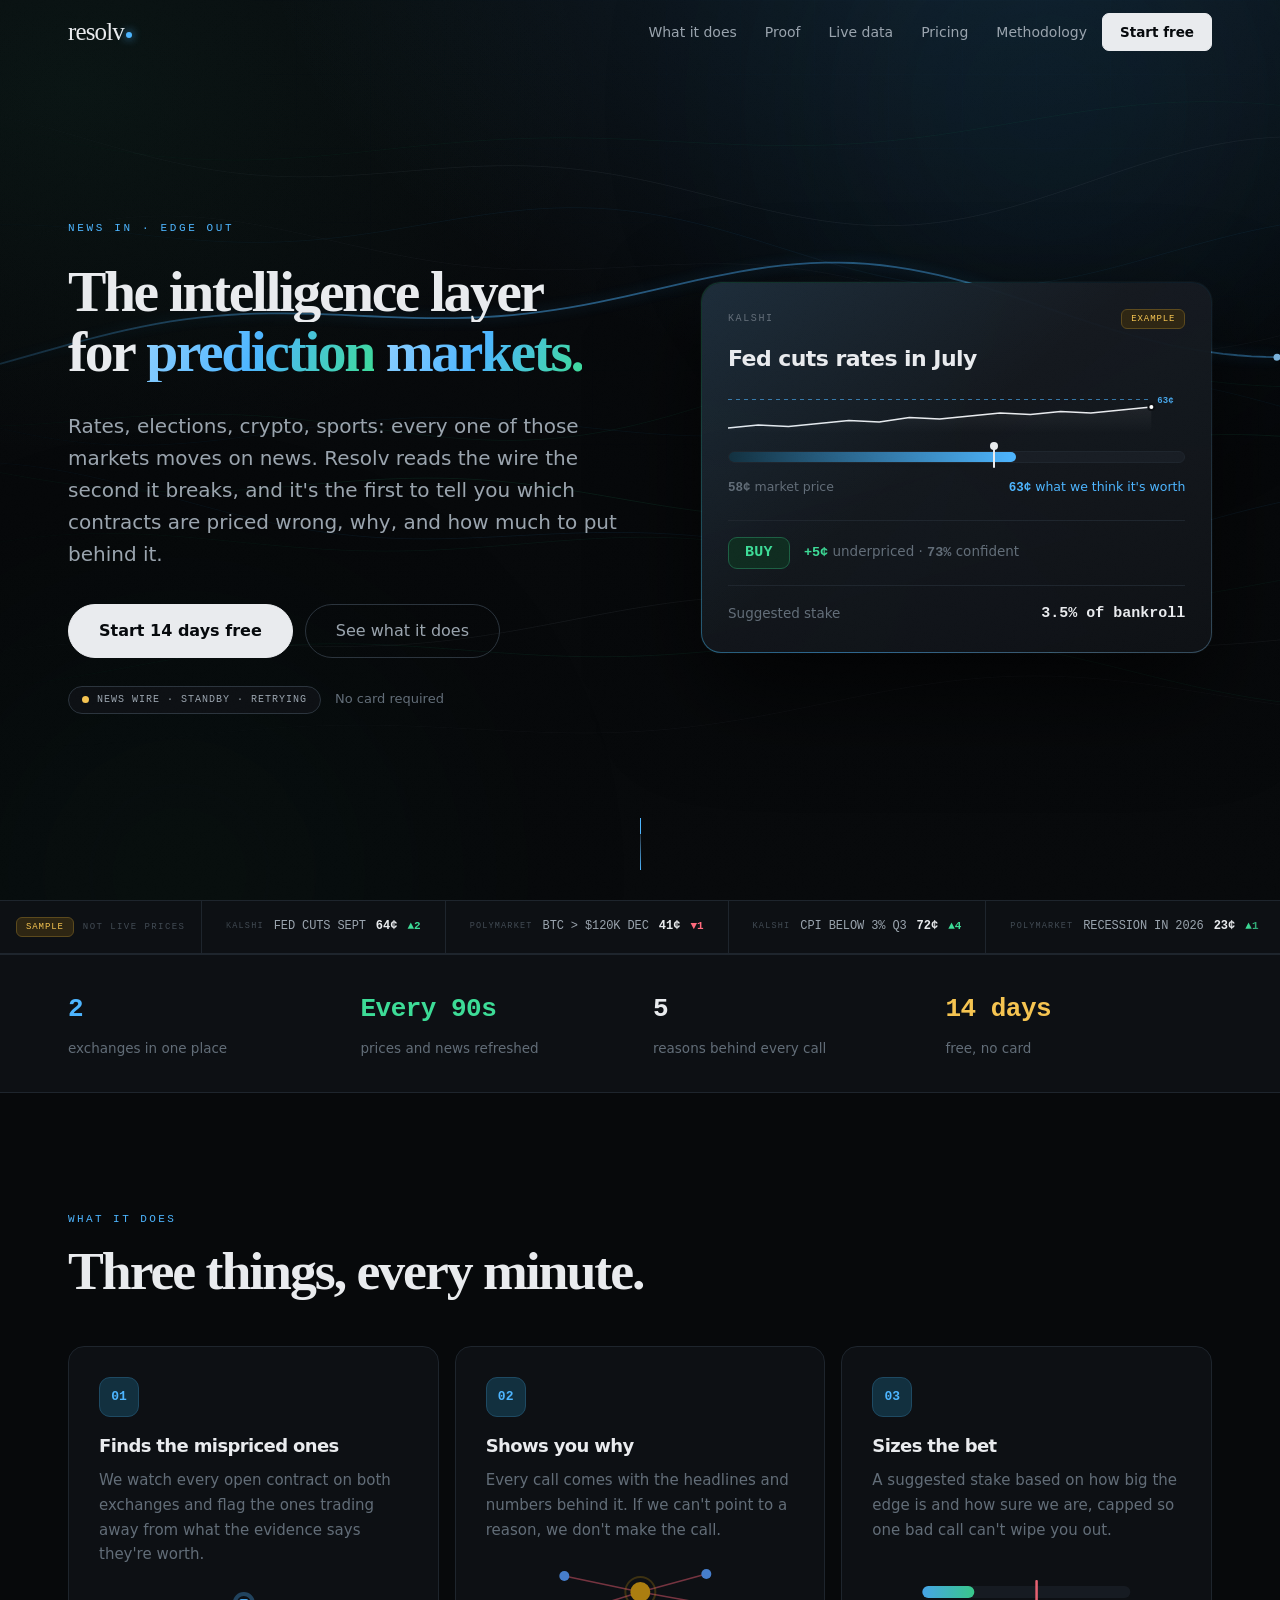
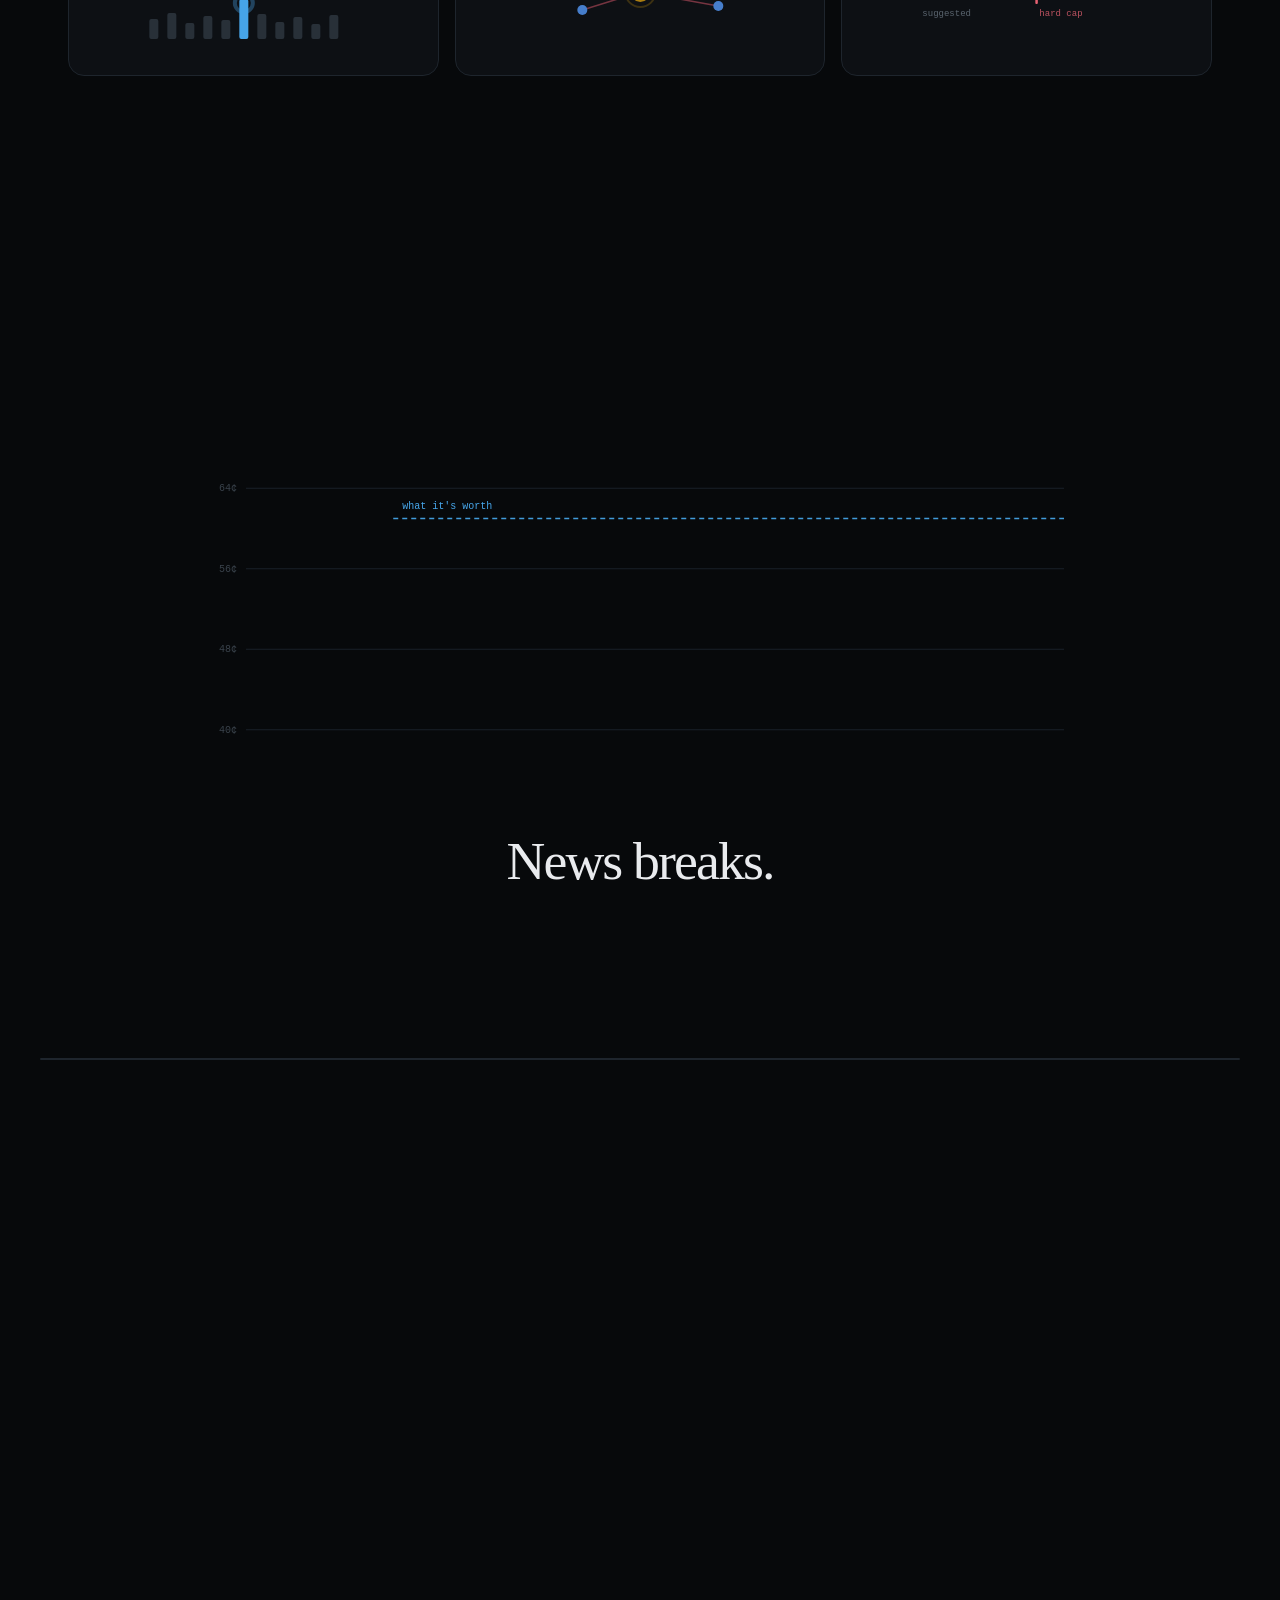
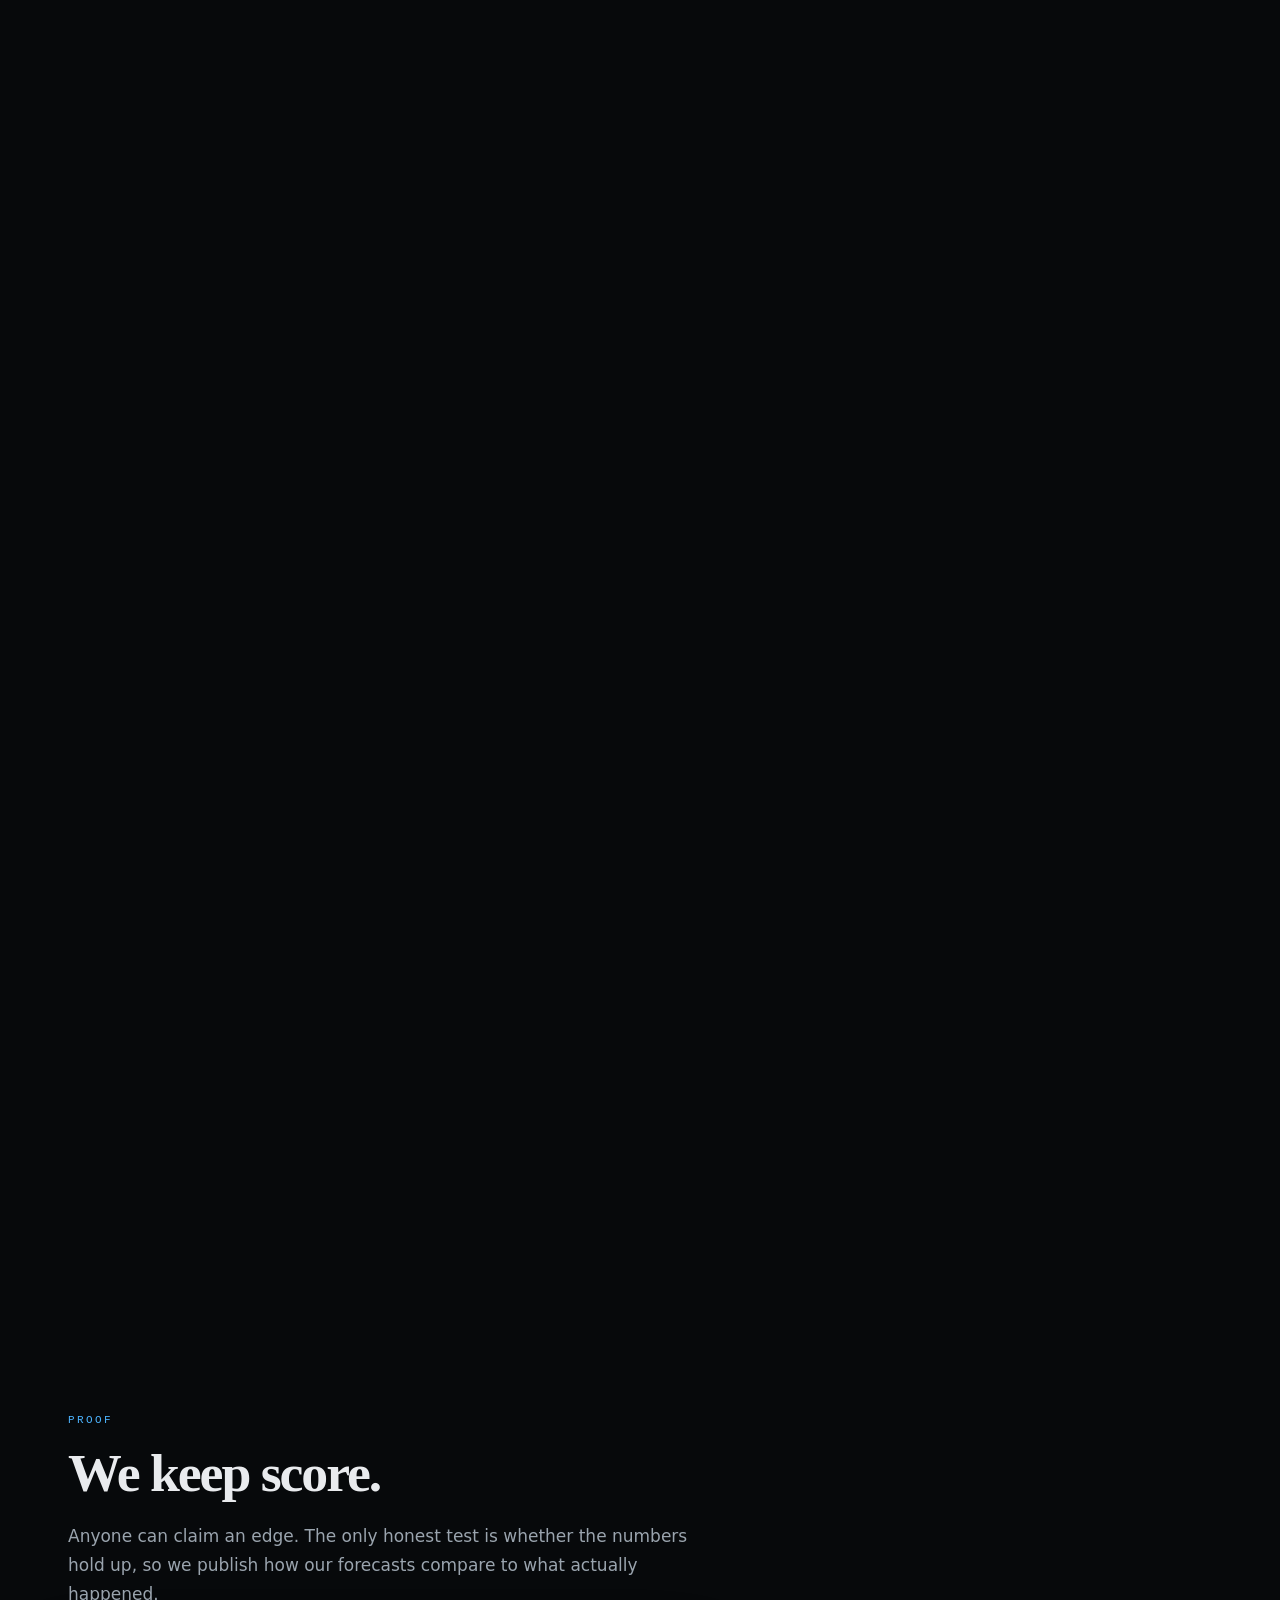
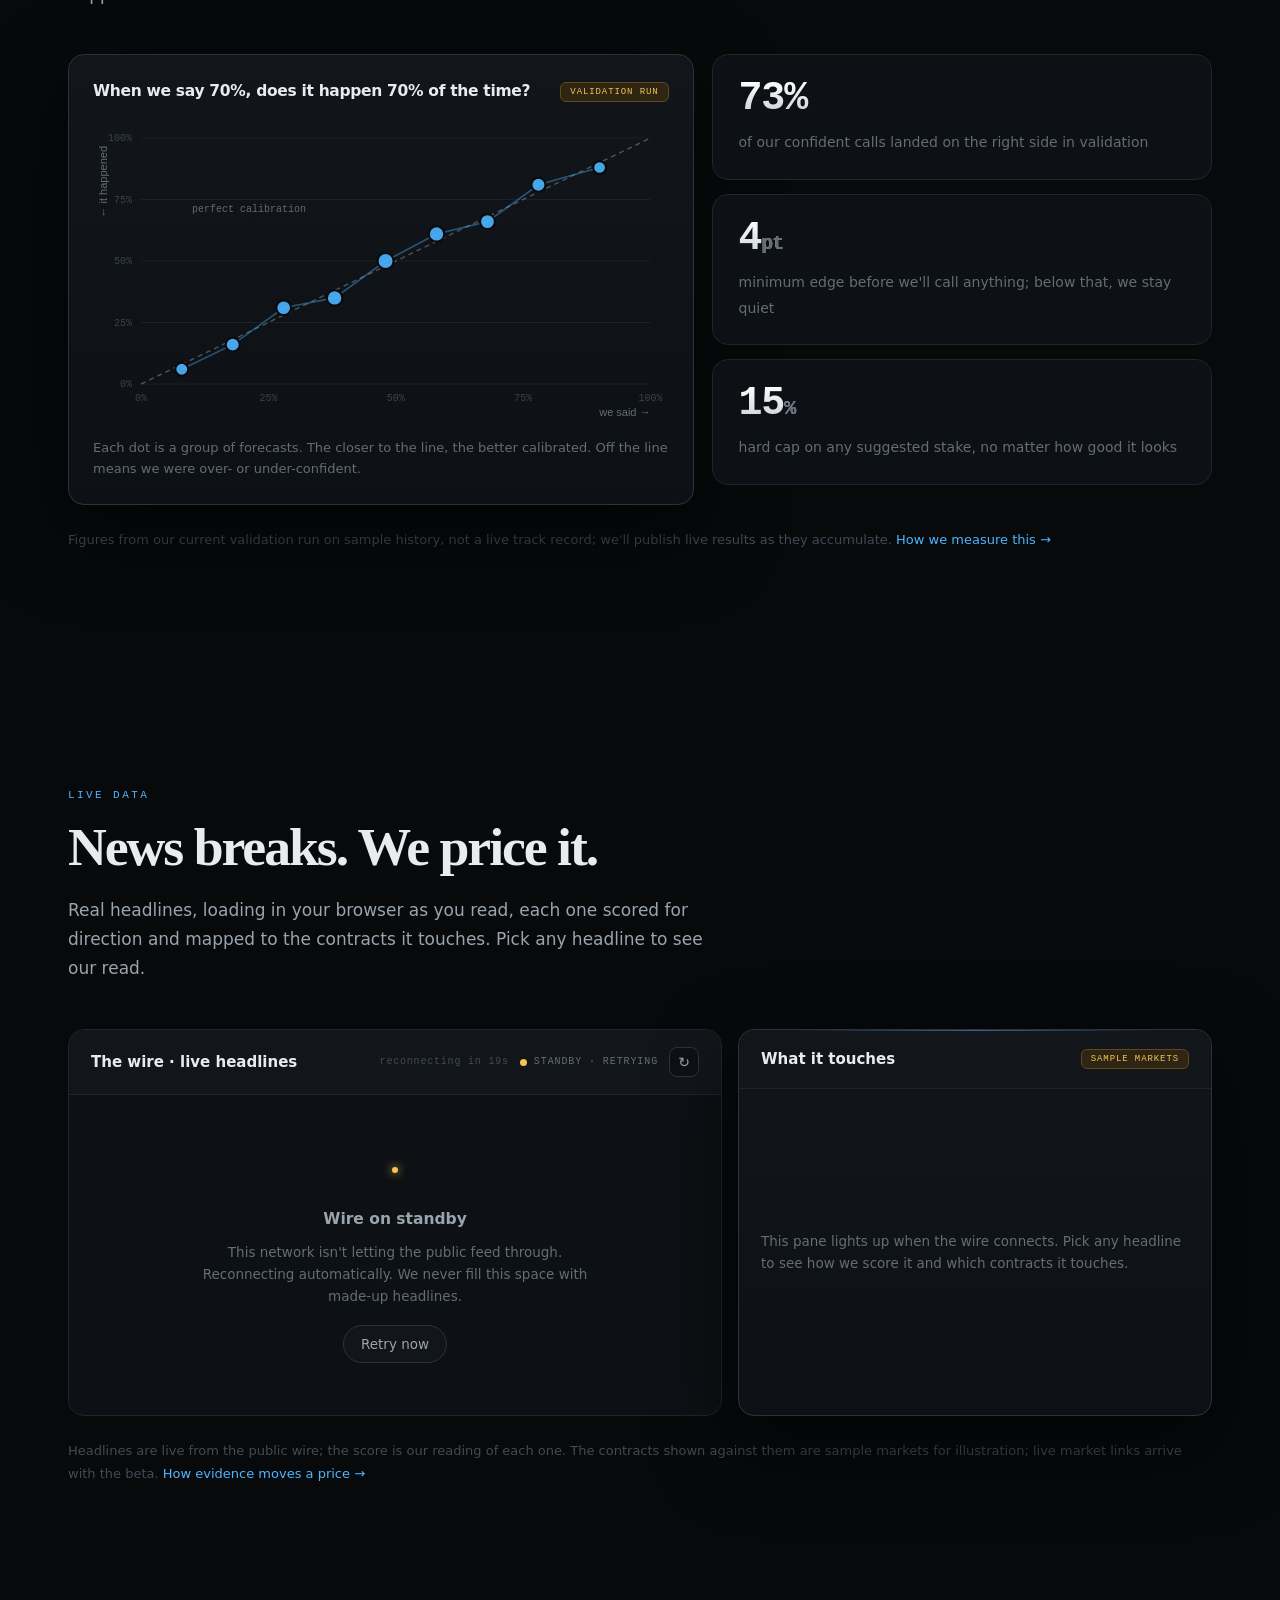
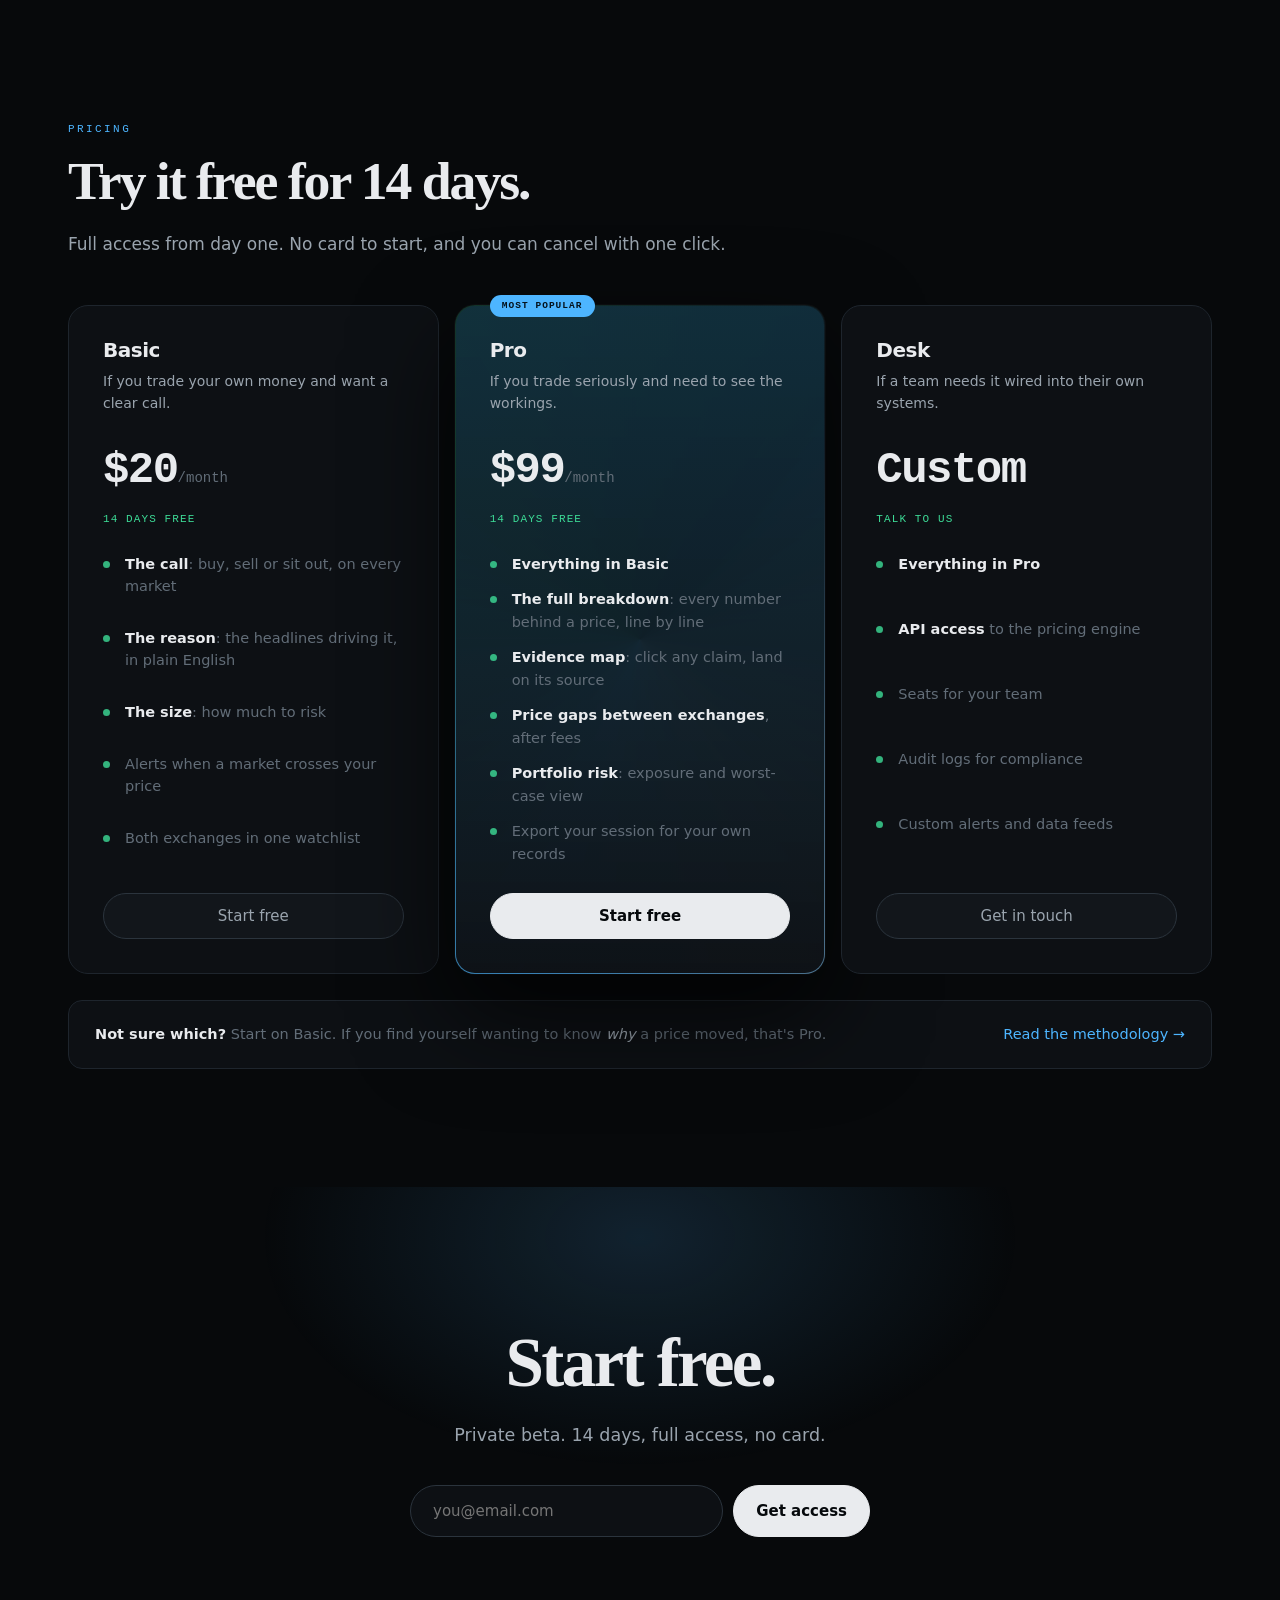
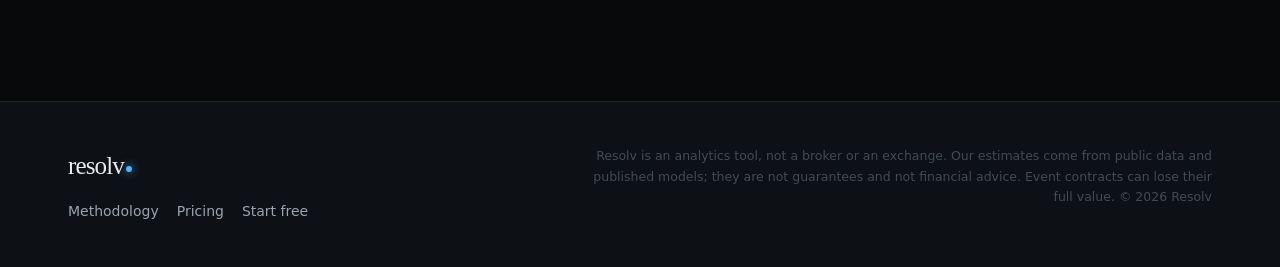
==== commit 61adf8ae: "Add files via upload" ====
--- a/index.html
+++ b/index.html
@@ -11,12 +11,12 @@
 <title>Resolv · The Intelligence Layer for Prediction Markets</title>
 <meta name="description" content="Resolv finds mispriced event contracts across Kalshi and Polymarket, shows you why they're mispriced, and tells you how much to risk. 14 days free.">
 <meta name="theme-color" content="#07090b">
-<link rel="canonical" href="https://resolv.trade/">
+<link rel="canonical" href="https://resolvterminal.com/">
 <meta property="og:type" content="website">
 <meta property="og:site_name" content="Resolv">
 <meta property="og:title" content="Resolv · The Intelligence Layer for Prediction Markets">
 <meta property="og:description" content="Find mispriced event contracts. See why. Know how much to risk.">
-<meta property="og:url" content="https://resolv.trade/">
+<meta property="og:url" content="https://resolvterminal.com/">
 <meta name="twitter:card" content="summary_large_image">
 <meta name="twitter:title" content="Resolv · The Intelligence Layer for Prediction Markets">
 <meta name="twitter:description" content="Find mispriced event contracts. See why. Know how much to risk.">
@@ -110,7 +110,7 @@
 
 <!-- ══════════ TAPE (sample, labeled) ══════════ -->
 <section class="tape" aria-label="Sample market tape, illustrative, not live prices">
-  <div class="tape-label"><span class="badge-sample">SAMPLE</span><span class="tape-note">NOT LIVE PRICES</span></div>
+  <div class="tape-label"><span class="badge-sample" id="tapeBadge">SAMPLE</span><span class="tape-note" id="tapeNote">NOT LIVE PRICES</span></div>
   <div class="tape-clip" aria-hidden="true"><div class="tape-track" id="tapeTrack"></div></div>
 </section>
 
@@ -245,7 +245,7 @@
       <aside class="impact" aria-label="How the selected headline maps to markets" aria-live="polite">
         <div class="impact-head">
           <b>What it touches</b>
-          <span class="badge-sample">SAMPLE MARKETS</span>
+          <span class="badge-sample" id="impactBadge">SAMPLE MARKETS</span>
         </div>
         <div class="impact-body" id="impactBody">
           <div class="imp-standby"><p>This pane lights up when the wire connects. Pick any headline to see how we score it and which contracts it touches.</p></div>
--- a/style.css
+++ b/style.css
@@ -525,6 +525,10 @@
   pointer-events:none;background:radial-gradient(closest-side,rgba(77,181,255,.15),transparent)}
 .cta-band .wrap{position:relative}
 
+/* ---- badge flips from amber SAMPLE to green LIVE only when the data
+       really is live (set by applyLiveMarkets in script.js) ---- */
+.badge-sample.badge-live{border-color:#1d5f43;background:var(--up-dim);color:var(--up)}
+
 /* ---- the wire: live feed + impact panel ---- */
 .wire{display:grid;grid-template-columns:minmax(0,1.38fr) minmax(0,1fr);gap:16px;align-items:stretch}
 .wire .feed{display:flex;flex-direction:column}
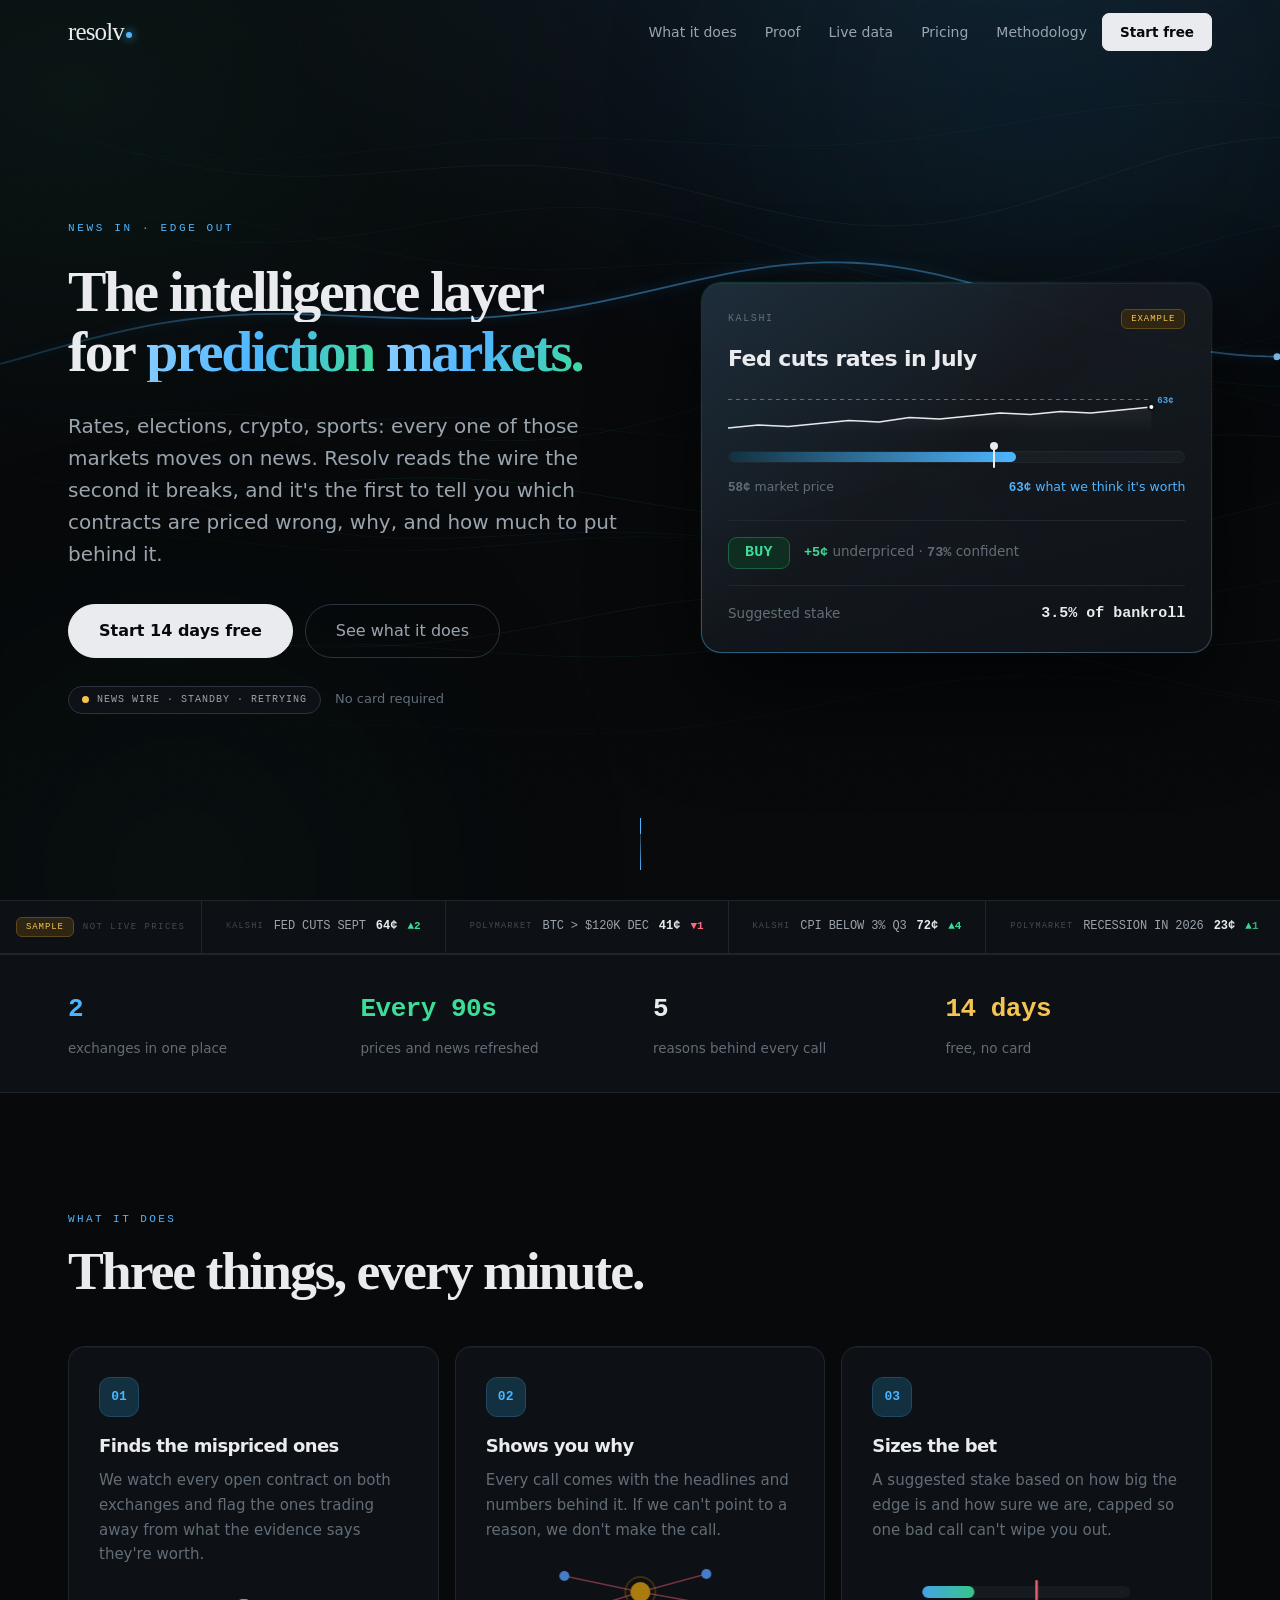
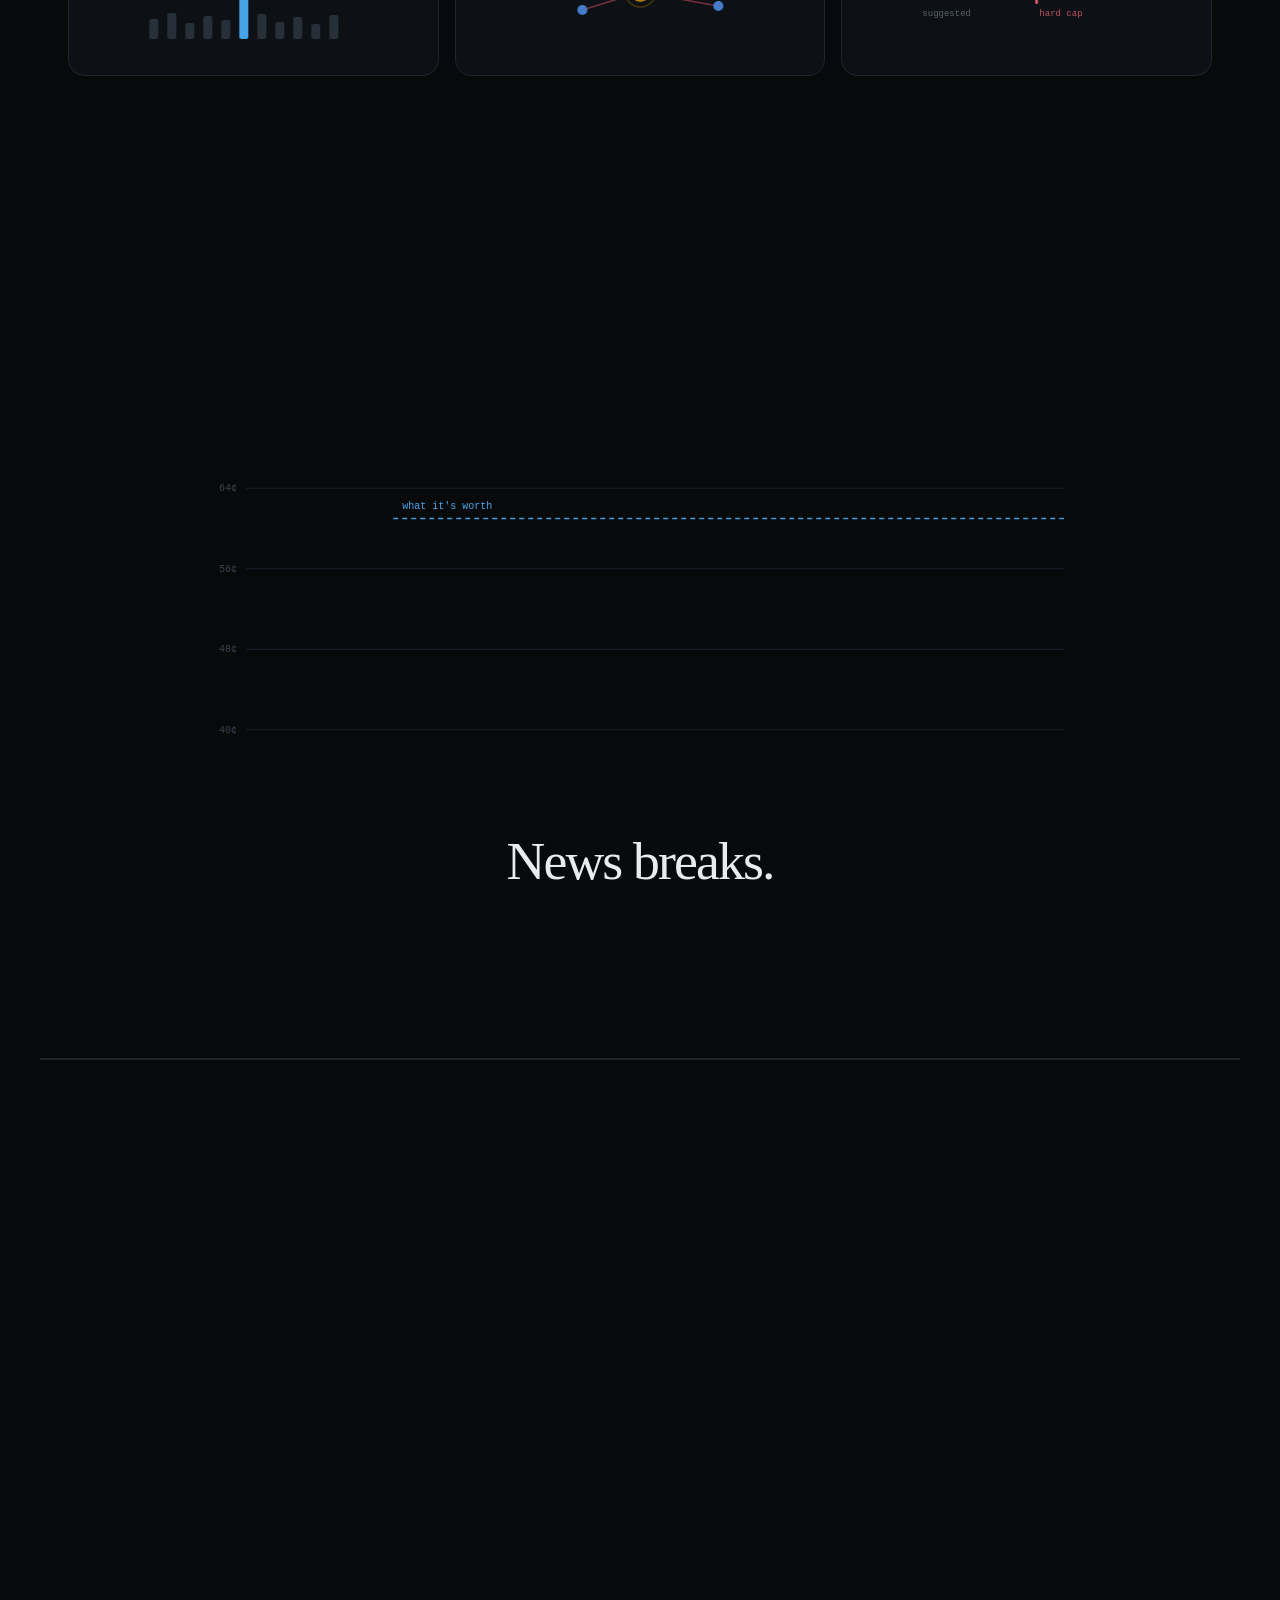
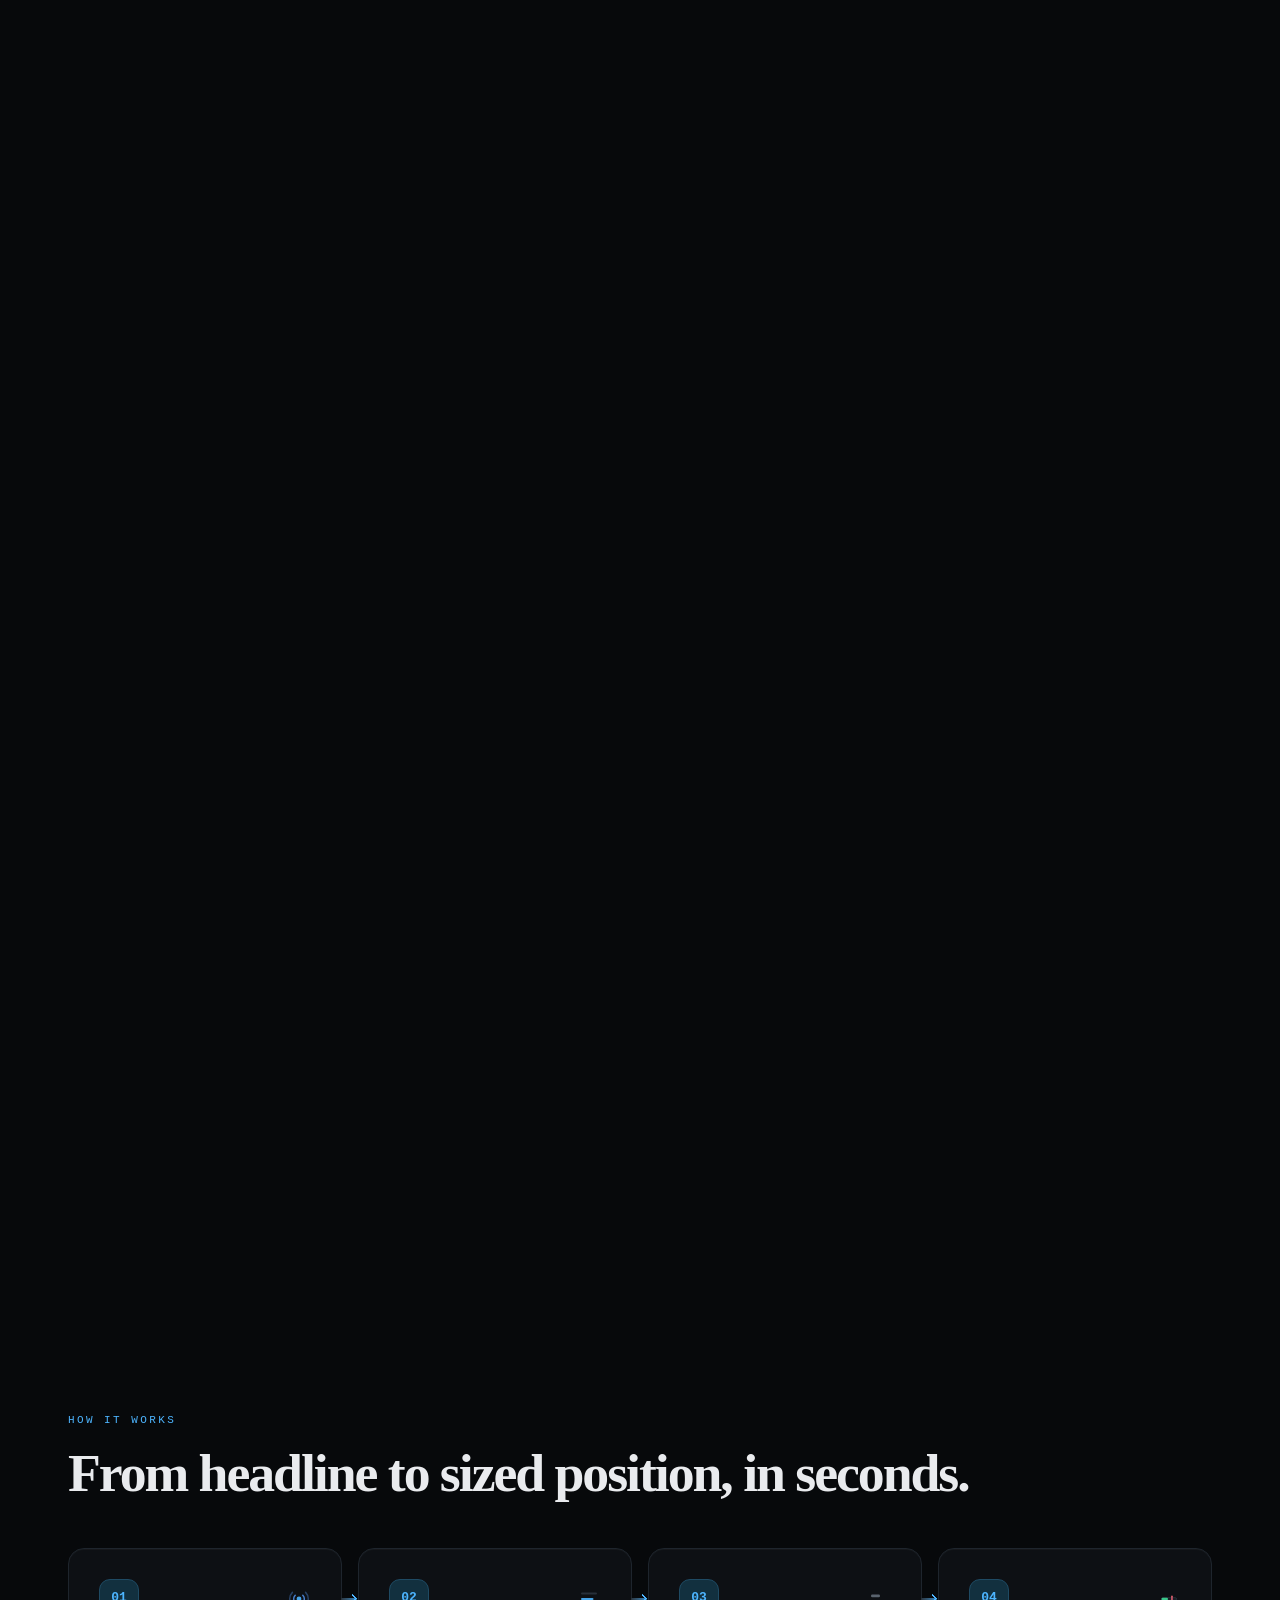
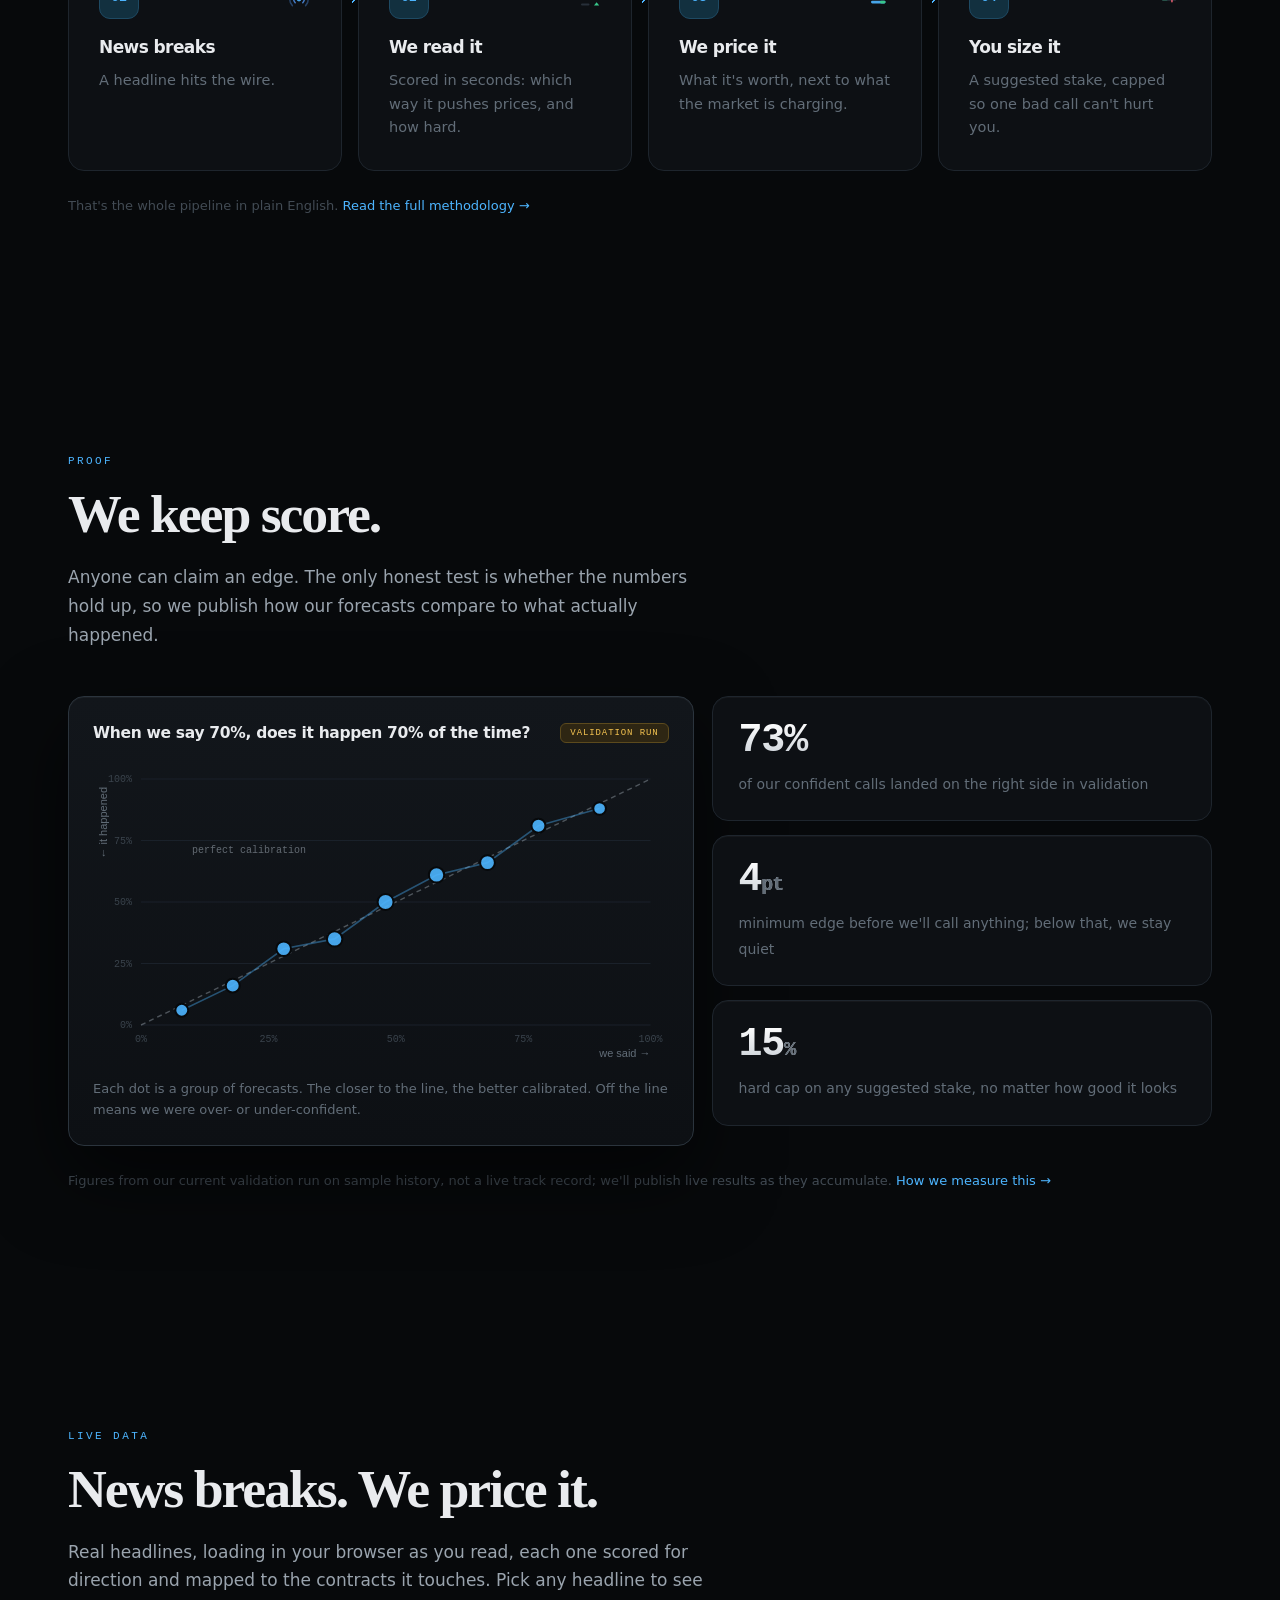
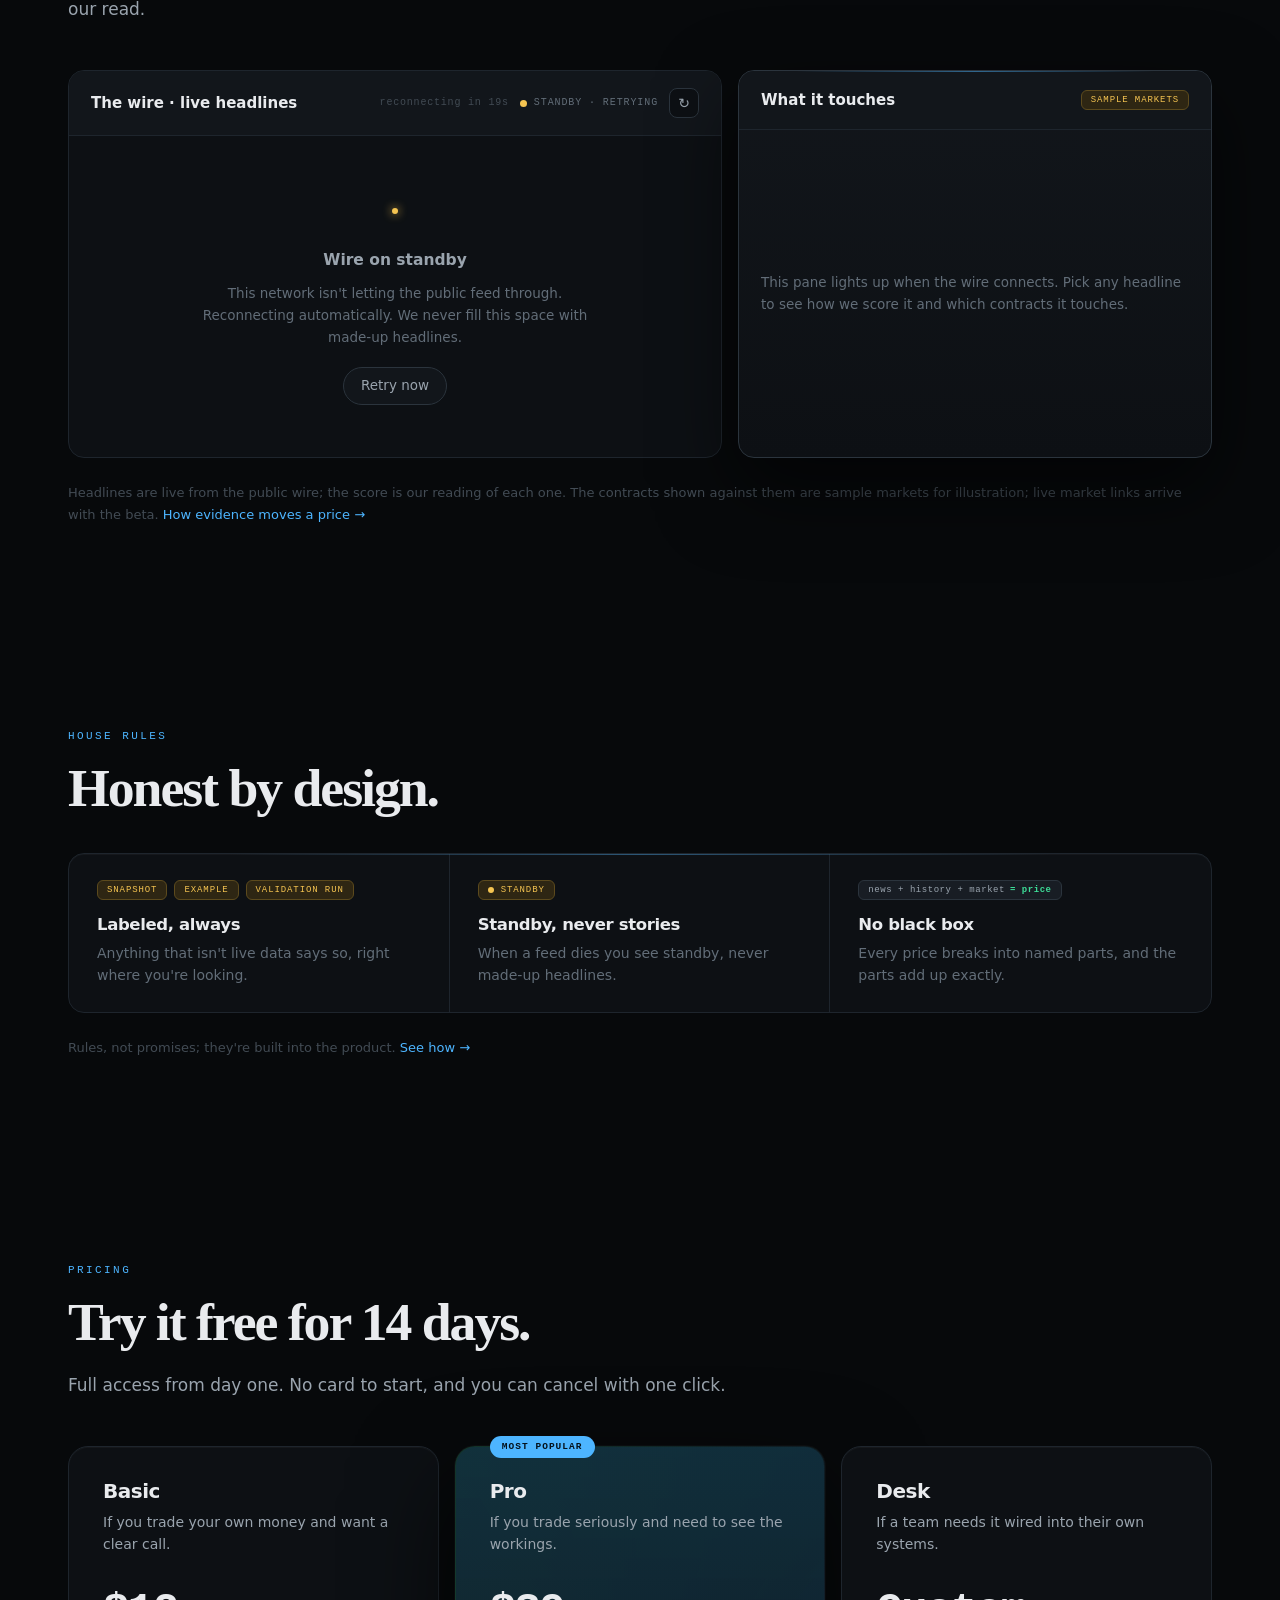
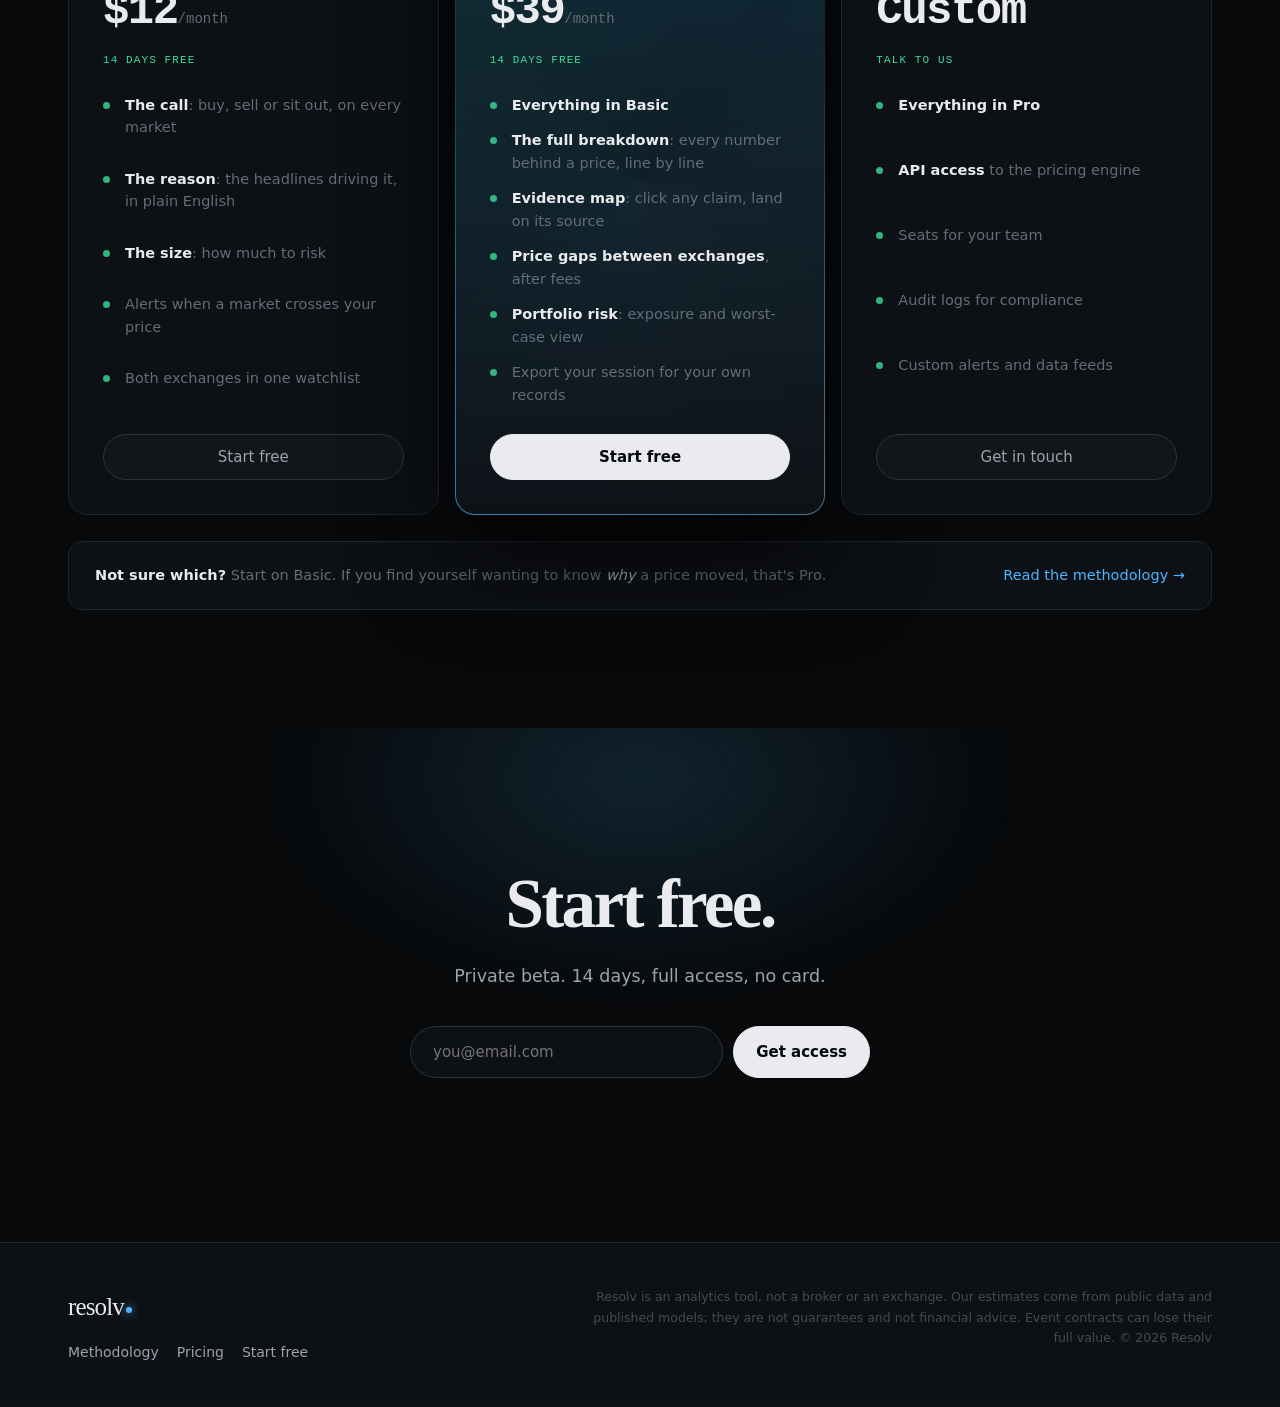
==== commit c08c6455: "Add files via upload" ====
--- a/index.html
+++ b/index.html
@@ -137,15 +137,15 @@
         <h3>Finds the mispriced ones</h3>
         <p>We watch every open contract on both exchanges and flag the ones trading away from what the evidence says they're worth.</p>
         <svg class="card-viz" viewBox="0 0 220 56" aria-hidden="true">
-          <g fill="#2b343d">
+          <g fill="#2b343d" class="viz-bars">
             <rect x="6"   y="30" width="9" height="20" rx="2"/><rect x="24"  y="24" width="9" height="26" rx="2"/>
             <rect x="42"  y="34" width="9" height="16" rx="2"/><rect x="60"  y="27" width="9" height="23" rx="2"/>
             <rect x="78"  y="31" width="9" height="19" rx="2"/><rect x="114" y="25" width="9" height="25" rx="2"/>
             <rect x="132" y="33" width="9" height="17" rx="2"/><rect x="150" y="28" width="9" height="22" rx="2"/>
             <rect x="168" y="35" width="9" height="15" rx="2"/><rect x="186" y="26" width="9" height="24" rx="2"/>
           </g>
-          <circle cx="100.5" cy="14" r="9" fill="none" stroke="#4db5ff" stroke-opacity=".35" stroke-width="4"/>
-          <rect x="96" y="10" width="9" height="40" rx="2" fill="#4db5ff"/>
+          <circle class="viz-halo" cx="100.5" cy="14" r="9" fill="none" stroke="#4db5ff" stroke-opacity=".35" stroke-width="4"/>
+          <rect class="viz-outlier" x="96" y="10" width="9" height="40" rx="2" fill="#4db5ff"/>
         </svg>
       </div>
       <div class="card vcard rv">
@@ -153,13 +153,13 @@
         <h3>Shows you why</h3>
         <p>Every call comes with the headlines and numbers behind it. If we can't point to a reason, we don't make the call.</p>
         <svg class="card-viz" viewBox="0 0 220 56" aria-hidden="true">
-          <g stroke="#e05a6d" stroke-opacity=".55" stroke-width="1.4">
-            <path d="M110 28 L34 12"/><path d="M110 28 L52 46"/><path d="M110 28 L176 10"/><path d="M110 28 L188 42"/>
+          <g stroke="#e05a6d" stroke-opacity=".55" stroke-width="1.4" class="viz-links">
+            <path pathLength="1" d="M110 28 L34 12"/><path pathLength="1" d="M110 28 L52 46"/><path pathLength="1" d="M110 28 L176 10"/><path pathLength="1" d="M110 28 L188 42"/>
           </g>
-          <circle cx="34" cy="12" r="5" fill="#4d8be0"/><circle cx="52" cy="46" r="5" fill="#4d8be0"/>
-          <circle cx="176" cy="10" r="5" fill="#4d8be0"/><circle cx="188" cy="42" r="5" fill="#4d8be0"/>
-          <circle cx="110" cy="28" r="10" fill="#bd8a10"/>
-          <circle cx="110" cy="28" r="15" fill="none" stroke="#bd8a10" stroke-opacity=".3" stroke-width="2"/>
+          <circle class="viz-dot" cx="34" cy="12" r="5" fill="#4d8be0"/><circle class="viz-dot" cx="52" cy="46" r="5" fill="#4d8be0"/>
+          <circle class="viz-dot" cx="176" cy="10" r="5" fill="#4d8be0"/><circle class="viz-dot" cx="188" cy="42" r="5" fill="#4d8be0"/>
+          <circle class="viz-core" cx="110" cy="28" r="10" fill="#bd8a10"/>
+          <circle class="viz-ring" cx="110" cy="28" r="15" fill="none" stroke="#bd8a10" stroke-opacity=".3" stroke-width="2"/>
         </svg>
       </div>
       <div class="card vcard rv">
@@ -168,11 +168,11 @@
         <p>A suggested stake based on how big the edge is and how sure we are, capped so one bad call can't wipe you out.</p>
         <svg class="card-viz" viewBox="0 0 220 56" aria-hidden="true">
           <rect x="6" y="22" width="208" height="12" rx="6" fill="#181d24"/>
-          <rect x="6" y="22" width="52" height="12" rx="6" fill="url(#szg)"/>
+          <rect class="viz-fill" x="6" y="22" width="52" height="12" rx="6" fill="url(#szg)"/>
           <defs><linearGradient id="szg" x1="0" y1="0" x2="1" y2="0"><stop offset="0" stop-color="#4db5ff"/><stop offset="1" stop-color="#3ddc97"/></linearGradient></defs>
-          <rect x="119" y="16" width="2.5" height="24" rx="1" fill="#ff6b7d"/>
-          <text x="6" y="52" font-family="JetBrains Mono,monospace" font-size="9" fill="#626d78">suggested</text>
-          <text x="123" y="52" font-family="JetBrains Mono,monospace" font-size="9" fill="#ff6b7d" fill-opacity=".8">hard cap</text>
+          <rect class="viz-cap" x="119" y="16" width="2.5" height="24" rx="1" fill="#ff6b7d"/>
+          <text class="viz-txt" x="6" y="52" font-family="JetBrains Mono,monospace" font-size="9" fill="#626d78">suggested</text>
+          <text class="viz-txt" x="123" y="52" font-family="JetBrains Mono,monospace" font-size="9" fill="#ff6b7d" fill-opacity=".8">hard cap</text>
         </svg>
       </div>
     </div>
@@ -192,6 +192,75 @@
       <p class="beat" data-beat="3">That window is <em>the opportunity.</em></p>
     </div>
     <div class="scene-meter" aria-hidden="true"><i id="gapMeter"></i></div>
+  </div>
+</section>
+
+<!-- ══════════ HOW IT WORKS · STEPPER ══════════
+     Insert AFTER the closing </section> of the gap scene (data-scene="gap"),
+     immediately BEFORE the PROOF section comment. Needs index-sections.css. -->
+<section class="band step-band" id="how">
+  <div class="wrap">
+    <div class="section-head rv">
+      <p class="kicker">How it works</p>
+      <h2 class="statement sm">From headline to sized position, in seconds.</h2>
+    </div>
+    <div class="step-strip">
+      <div class="card step-item rv">
+        <div class="step-top">
+          <div class="ico">01</div>
+          <svg class="step-glyph" viewBox="0 0 24 24" aria-hidden="true">
+            <circle cx="12" cy="12" r="2.4" fill="#4db5ff"/>
+            <path d="M8.2 15.8a5.4 5.4 0 0 1 0-7.6" fill="none" stroke="#4d8be0" stroke-width="1.5" stroke-linecap="round"/>
+            <path d="M15.8 8.2a5.4 5.4 0 0 1 0 7.6" fill="none" stroke="#4d8be0" stroke-width="1.5" stroke-linecap="round"/>
+            <path d="M5.4 18.6a9.4 9.4 0 0 1 0-13.2" fill="none" stroke="#4d8be0" stroke-opacity=".45" stroke-width="1.5" stroke-linecap="round"/>
+            <path d="M18.6 5.4a9.4 9.4 0 0 1 0 13.2" fill="none" stroke="#4d8be0" stroke-opacity=".45" stroke-width="1.5" stroke-linecap="round"/>
+          </svg>
+        </div>
+        <h3>News breaks</h3>
+        <p>A headline hits the wire.</p>
+        <span class="step-link" aria-hidden="true"></span>
+      </div>
+      <div class="card step-item rv">
+        <div class="step-top">
+          <div class="ico">02</div>
+          <svg class="step-glyph" viewBox="0 0 24 24" aria-hidden="true">
+            <rect x="4" y="5.5" width="16" height="2" rx="1" fill="#2b343d"/>
+            <rect x="4" y="11" width="12.5" height="2" rx="1" fill="#4db5ff"/>
+            <rect x="4" y="16.5" width="8.5" height="2" rx="1" fill="#2b343d"/>
+            <path d="M17 18.5 L19.6 15.3 L22.2 18.5 Z" fill="#3ddc97"/>
+          </svg>
+        </div>
+        <h3>We read it</h3>
+        <p>Scored in seconds: which way it pushes prices, and how hard.</p>
+        <span class="step-link" aria-hidden="true"></span>
+      </div>
+      <div class="card step-item rv">
+        <div class="step-top">
+          <div class="ico">03</div>
+          <svg class="step-glyph" viewBox="0 0 24 24" aria-hidden="true">
+            <rect x="4" y="7.6" width="9" height="2.6" rx="1.3" fill="#626d78"/>
+            <rect x="4" y="13.8" width="14.5" height="2.6" rx="1.3" fill="#4db5ff"/>
+            <rect x="13" y="13.8" width="5.5" height="2.6" rx="1.3" fill="#3ddc97"/>
+          </svg>
+        </div>
+        <h3>We price it</h3>
+        <p>What it's worth, next to what the market is charging.</p>
+        <span class="step-link" aria-hidden="true"></span>
+      </div>
+      <div class="card step-item rv">
+        <div class="step-top">
+          <div class="ico">04</div>
+          <svg class="step-glyph" viewBox="0 0 24 24" aria-hidden="true">
+            <rect x="4.5" y="10.7" width="15" height="2.6" rx="1.3" fill="#181d24" stroke="#2b343d"/>
+            <rect x="4.5" y="10.7" width="6.5" height="2.6" rx="1.3" fill="#3ddc97"/>
+            <rect x="14.2" y="8.6" width="1.5" height="6.8" rx=".75" fill="#ff6b7d"/>
+          </svg>
+        </div>
+        <h3>You size it</h3>
+        <p>A suggested stake, capped so one bad call can't hurt you.</p>
+      </div>
+    </div>
+    <p class="fine rv">That's the whole pipeline in plain English. <a href="methodology.html">Read the full methodology →</a></p>
   </div>
 </section>
 
@@ -256,6 +325,44 @@
   </div>
 </section>
 
+<!-- ══════════ HONEST BY DESIGN ══════════
+     Insert AFTER the closing </section> of the live/wire section (id="live"),
+     immediately BEFORE the PRICING section comment. Needs index-sections.css. -->
+<section class="band hb-band" id="honesty">
+  <div class="wrap">
+    <div class="section-head rv">
+      <p class="kicker">House rules</p>
+      <h2 class="statement sm">Honest by design.</h2>
+    </div>
+    <div class="hb-panel rv">
+      <div class="hb-item">
+        <div class="hb-top" aria-hidden="true">
+          <span class="badge-sample">SNAPSHOT</span>
+          <span class="badge-sample">EXAMPLE</span>
+          <span class="badge-sample">VALIDATION RUN</span>
+        </div>
+        <h3>Labeled, always</h3>
+        <p>Anything that isn't live data says so, right where you're looking.</p>
+      </div>
+      <div class="hb-item">
+        <div class="hb-top" aria-hidden="true">
+          <span class="hb-pill"><span class="hb-dot"></span>STANDBY</span>
+        </div>
+        <h3>Standby, never stories</h3>
+        <p>When a feed dies you see standby, never made-up headlines.</p>
+      </div>
+      <div class="hb-item">
+        <div class="hb-top" aria-hidden="true">
+          <span class="hb-sum">news + history + market <b>= price</b></span>
+        </div>
+        <h3>No black box</h3>
+        <p>Every price breaks into named parts, and the parts add up exactly.</p>
+      </div>
+    </div>
+    <p class="fine rv">Rules, not promises; they're built into the product. <a href="methodology.html">See how →</a></p>
+  </div>
+</section>
+
 <!-- ══════════ PRICING ══════════ -->
 <section class="band" id="pricing">
   <div class="wrap">
@@ -269,7 +376,7 @@
       <div class="price-card rv">
         <h3>Basic</h3>
         <p class="who">If you trade your own money and want a clear call.</p>
-        <div class="amt">$20<small>/month</small></div>
+        <div class="amt">$12<small>/month</small></div>
         <p class="trial">14 days free</p>
         <ul>
           <li><b>The call</b>: buy, sell or sit out, on every market</li>
@@ -283,9 +390,10 @@
 
       <div class="price-card feat rv">
         <span class="ribbon">Most popular</span>
+        <span class="price-sheen" aria-hidden="true"></span>
         <h3>Pro</h3>
         <p class="who">If you trade seriously and need to see the workings.</p>
-        <div class="amt">$99<small>/month</small></div>
+        <div class="amt">$39<small>/month</small></div>
         <p class="trial">14 days free</p>
         <ul>
           <li><b>Everything in Basic</b></li>
@@ -336,7 +444,7 @@
 </main>
 
 <footer>
-  <div class="wrap foot-inner">
+  <div class="wrap foot-inner rv">
     <div class="foot-brand">
       <span class="logo">resolv<span class="logo-dot"></span></span>
       <div class="foot-links">
--- a/style.css
+++ b/style.css
@@ -578,6 +578,169 @@
 .standby-pulse:after{content:"";position:absolute;left:50%;top:50%;width:6px;height:6px;border-radius:50%;background:var(--warn);transform:translate(-50%,-50%);box-shadow:0 0 10px var(--warn)}
 @keyframes ring{0%{transform:scale(.2);opacity:.85}100%{transform:scale(1);opacity:0}}
 
+/* ═════════════════════════════════════════════════════════════
+   V5.4 - FLUID LAYER (Apple design pass)
+   Press feedback on pointer-down, materials that read as depth,
+   spatially-anchored menus, size-aware type, and gentler motion
+   for reduced-motion, reduced-transparency and high-contrast.
+   ═════════════════════════════════════════════════════════════ */
+
+/* ---- response: feedback lives on the press, instantly ---- */
+.btn{transition:transform .18s var(--ease),border-color .18s var(--ease),color .18s var(--ease),background .18s var(--ease),box-shadow .18s var(--ease)}
+.btn:active{transform:translateY(0) scale(.965);transition-duration:.07s}
+.refresh-btn:active,.navtoggle:active{transform:scale(.9);transition-duration:.07s}
+.navlinks a:active{background:var(--s3);transition-duration:.07s}
+.doc-toc a:active{transform:translateY(0) scale(.96)}
+.rail-btn:active{background:var(--s3)}
+.faq summary{transition:background .15s}
+.faq summary:active{background:var(--s2)}
+.wire .feed-row:active{background:var(--s3)}
+
+/* ---- materials: light catches the top edge of raised surfaces ---- */
+.card{box-shadow:inset 0 1px 0 rgba(255,255,255,.035)}
+.price-card{box-shadow:inset 0 1px 0 rgba(255,255,255,.035)}
+.pstat{box-shadow:inset 0 1px 0 rgba(255,255,255,.035)}
+.feed{box-shadow:inset 0 1px 0 rgba(255,255,255,.03)}
+.proof-chart{box-shadow:var(--shadow),inset 0 1px 0 rgba(255,255,255,.045)}
+.impact{box-shadow:var(--shadow),inset 0 1px 0 rgba(255,255,255,.045)}
+.hero-card{box-shadow:var(--shadow-lift),inset 0 1px 0 rgba(255,255,255,.05)}
+
+/* ---- chrome: scroll-edge softness instead of a hard divider ---- */
+.nav.stuck{border-bottom-color:rgba(30,37,45,.55);
+  box-shadow:0 14px 30px -18px rgba(0,0,0,.55)}
+
+/* ---- spatial consistency: the menu materializes from its trigger ---- */
+@media(max-width:720px){
+  .mobilemenu{display:block;visibility:hidden;opacity:0;
+    transform:translateY(-10px) scale(.985);transform-origin:top right;
+    background:rgba(7,9,11,.9);backdrop-filter:blur(20px) saturate(1.3);-webkit-backdrop-filter:blur(20px) saturate(1.3);
+    transition:opacity .22s var(--ease),transform .22s var(--ease),visibility 0s linear .22s}
+  .mobilemenu.open{display:block;visibility:visible;opacity:1;transform:none;
+    transition:opacity .26s var(--ease),transform .26s var(--ease)}
+}
+
+/* ---- disclosure: content arrives, it does not pop ---- */
+.faq details[open] .fa{animation:faqIn .28s var(--ease)}
+@keyframes faqIn{from{opacity:0;transform:translateY(-5px)}}
+
+/* ---- type: optical craft ---- */
+html{scroll-padding-top:82px}
+.display,.statement,.hc-q,.section-head h2{text-wrap:balance}
+body{font-optical-sizing:auto}
+
+/* ---- motion: slower, smaller idle float (avoid slow-loop discomfort) ---- */
+.hero-card{animation-duration:10s}
+
+/* ---- reduced transparency: frost the glass ---- */
+@media(prefers-reduced-transparency:reduce){
+  .nav.stuck,.mobilemenu{background:var(--bg);backdrop-filter:none;-webkit-backdrop-filter:none}
+  .grain{display:none}
+  .bg-aurora{display:none}
+}
+
+/* ---- high contrast: defined edges, brighter secondary text ---- */
+@media(prefers-contrast:more){
+  :root{--line:#2b343d;--line2:#3f4b57;--muted:#8b96a1;--faint:#6b7681}
+  .card,.price-card,.feed,.impact,.pstat,.proof-chart,.tape{border-color:var(--line2)}
+  .badge-sample{border-width:1.5px}
+}
+
+/* ═════════════════════════════════════════════════════════════
+   V5.5 - WHAT-IT-DOES CHOREOGRAPHY
+   The three card visuals animate once, when the card reveals:
+   the scan finds the outlier, the evidence links draw to their
+   source, the stake bar fills to its cap. Hidden states exist
+   only under .js and are force-restored for reduced motion, so
+   the graphics can never be stranded invisible.
+   ═════════════════════════════════════════════════════════════ */
+.card-viz rect,.card-viz circle,.card-viz path{transform-box:fill-box}
+
+/* 01 · the scan: bars rise in order, the outlier lands last with a halo */
+.js .vcard .viz-bars rect{transform:scaleY(0);transform-origin:bottom}
+.js .vcard.in .viz-bars rect{animation:vizBar .45s var(--ease) forwards}
+.js .vcard.in .viz-bars rect:nth-child(1){animation-delay:.05s}
+.js .vcard.in .viz-bars rect:nth-child(2){animation-delay:.10s}
+.js .vcard.in .viz-bars rect:nth-child(3){animation-delay:.15s}
+.js .vcard.in .viz-bars rect:nth-child(4){animation-delay:.20s}
+.js .vcard.in .viz-bars rect:nth-child(5){animation-delay:.25s}
+.js .vcard.in .viz-bars rect:nth-child(6){animation-delay:.30s}
+.js .vcard.in .viz-bars rect:nth-child(7){animation-delay:.35s}
+.js .vcard.in .viz-bars rect:nth-child(8){animation-delay:.40s}
+.js .vcard.in .viz-bars rect:nth-child(9){animation-delay:.45s}
+.js .vcard.in .viz-bars rect:nth-child(10){animation-delay:.50s}
+@keyframes vizBar{to{transform:scaleY(1)}}
+.js .vcard .viz-outlier{transform:scaleY(0);transform-origin:bottom}
+.js .vcard.in .viz-outlier{animation:vizBar .5s var(--ease) .62s forwards}
+.js .vcard .viz-halo{opacity:0}
+.js .vcard.in .viz-halo{animation:vizHalo 2.6s ease-out 1.1s 2}
+@keyframes vizHalo{0%{opacity:0;transform:scale(.6);transform-origin:center}
+  30%{opacity:.8}100%{opacity:0;transform:scale(1.5)}}
+
+/* 02 · the evidence: links draw outward, sources pop as they connect */
+.js .vcard .viz-links path{stroke-dasharray:1;stroke-dashoffset:1}
+.js .vcard.in .viz-links path{animation:vizDraw .5s var(--ease) forwards}
+.js .vcard.in .viz-links path:nth-child(1){animation-delay:.25s}
+.js .vcard.in .viz-links path:nth-child(2){animation-delay:.40s}
+.js .vcard.in .viz-links path:nth-child(3){animation-delay:.55s}
+.js .vcard.in .viz-links path:nth-child(4){animation-delay:.70s}
+@keyframes vizDraw{to{stroke-dashoffset:0}}
+.js .vcard .viz-dot{transform:scale(0);transform-origin:center}
+.js .vcard.in .viz-dot{animation:vizPop .4s var(--ease) forwards}
+.js .vcard.in .viz-dot:nth-of-type(1){animation-delay:.60s}
+.js .vcard.in .viz-dot:nth-of-type(2){animation-delay:.75s}
+.js .vcard.in .viz-dot:nth-of-type(3){animation-delay:.90s}
+.js .vcard.in .viz-dot:nth-of-type(4){animation-delay:1.05s}
+@keyframes vizPop{60%{transform:scale(1.25)}to{transform:scale(1)}}
+.js .vcard .viz-core{transform:scale(0);transform-origin:center}
+.js .vcard.in .viz-core{animation:vizPop .45s var(--ease) .1s forwards}
+.js .vcard .viz-ring{opacity:0}
+.js .vcard.in .viz-ring{animation:vizRing 1.6s ease-out .9s forwards}
+@keyframes vizRing{0%{opacity:0;transform:scale(.5);transform-origin:center}
+  40%{opacity:1}100%{opacity:1;transform:scale(1)}}
+
+/* 03 · the stake: the bar fills, then the hard cap asserts itself */
+.js .vcard .viz-fill{transform:scaleX(0);transform-origin:left}
+.js .vcard.in .viz-fill{animation:vizFill .8s var(--ease) .3s forwards}
+@keyframes vizFill{to{transform:scaleX(1)}}
+.js .vcard .viz-cap{opacity:0}
+.js .vcard.in .viz-cap{animation:vizCap .7s var(--ease) 1s forwards}
+@keyframes vizCap{0%{opacity:0;transform:translateY(-4px)}45%{opacity:1}
+  60%{opacity:.35}75%{opacity:1}100%{opacity:1;transform:none}}
+.js .vcard .viz-txt{opacity:0}
+.js .vcard.in .viz-txt{animation:vizTxt .5s ease 1.2s forwards}
+@keyframes vizTxt{to{opacity:1}}
+
+/* hover: the icon acknowledges you, the halo scans again */
+.card .ico{transition:transform .18s var(--ease)}
+.vcard:hover .ico{transform:scale(1.07)}
+.vcard:active .ico{transform:scale(.96);transition-duration:.07s}
+.js .vcard.in:hover .viz-halo{animation:vizHalo 1.4s ease-out 1}
+
+/* hover-lift restore: .js .rv.in (0,3,0) outranks .card:hover and
+   .price-card:hover (0,2,0), so the lift transforms declared in the
+   CARDS and PRICING sections never applied on revealed cards.
+   Restate them at winning specificity (the price-card rule also
+   outranks the arrival layer's .js .price-grid .price-card.rv.in
+   force-final). The reduced-motion kill switch still wins: its
+   transform:none!important on .js .rv beats these normal rules. */
+.js .card.rv.in:hover{transform:translateY(-3px)}
+.js .price-grid .price-card.rv.in:hover{transform:translateY(-4px)}
+
+/* failsafe (.viz-done set by JS after 6s) and reduced motion share one rule:
+   everything rests at its final, fully-drawn state, never stranded hidden */
+.js .vcard.viz-done .viz-bars rect,.js .vcard.viz-done .viz-outlier,.js .vcard.viz-done .viz-dot,
+.js .vcard.viz-done .viz-core,.js .vcard.viz-done .viz-fill{transform:none!important}
+.js .vcard.viz-done .viz-links path{stroke-dashoffset:0!important}
+.js .vcard.viz-done .viz-halo{opacity:0!important}
+.js .vcard.viz-done .viz-ring,.js .vcard.viz-done .viz-cap,.js .vcard.viz-done .viz-txt{opacity:1!important}
+@media(prefers-reduced-motion:reduce){
+  .js .vcard .viz-bars rect,.js .vcard .viz-outlier,.js .vcard .viz-dot,
+  .js .vcard .viz-core,.js .vcard .viz-fill{transform:none!important}
+  .js .vcard .viz-links path{stroke-dashoffset:0!important}
+  .js .vcard .viz-halo{opacity:0!important}
+  .js .vcard .viz-ring,.js .vcard .viz-cap,.js .vcard .viz-txt{opacity:1!important}
+}
+
 /* ---- v5 responsive ---- */
 @media(max-width:1000px){
   .hero-bg{opacity:.45}
@@ -590,3 +753,254 @@
   .card-viz{height:48px}
   .impact-body{padding:18px}
 }
+
+/* ═══════════ WALKTHROUGH · one contract end to end (methodology) ═══════════
+   New classes are wk- prefixed. Reuses existing tokens plus .attrib,
+   .badge-sample and .hcv-tag from above. All rest states are fully
+   legible with animations and transitions disabled. */
+.wk-frame{border:1px solid var(--line);border-radius:16px;background:var(--s1);overflow:hidden;
+  box-shadow:inset 0 1px 0 rgba(255,255,255,.03)}
+.wk-head{display:flex;align-items:center;justify-content:space-between;gap:12px;flex-wrap:wrap;
+  padding:18px 24px;border-bottom:1px solid var(--line);background:var(--s2)}
+.wk-head b{font-size:15.5px;letter-spacing:-.02em}
+.wk-steps{list-style:none;margin:0;padding:30px 28px 4px;position:relative}
+.wk-step{position:relative;display:grid;grid-template-columns:34px minmax(0,1fr);gap:0 22px;padding-bottom:36px}
+.wk-step:last-child{padding-bottom:28px}
+/* the connecting vertical line, one segment per stage */
+.wk-step:before{content:"";position:absolute;left:16px;top:42px;bottom:6px;width:2px;border-radius:2px;
+  background:linear-gradient(180deg,var(--accent-dim),var(--line) 72%)}
+.wk-step:last-child:before{display:none}
+.wk-node{width:34px;height:34px;border-radius:50%;display:grid;place-items:center;
+  border:1px solid var(--line2);background:var(--s2);
+  font-family:var(--mono);font-size:11px;font-weight:700;color:var(--accent);
+  transition:border-color .2s var(--ease),box-shadow .2s var(--ease)}
+.wk-step:hover .wk-node{border-color:var(--accent);box-shadow:0 0 0 4px var(--accent-dim)}
+.wk-content{min-width:0}
+.wk-stage{font-family:var(--mono);font-size:10px;letter-spacing:.18em;color:var(--accent);margin:9px 0 8px}
+.wk-title{font-size:18px;letter-spacing:-.02em;margin-bottom:8px}
+.wk-why{color:var(--soft);font-size:14.5px;line-height:1.68;max-width:58ch}
+.wk-data{display:flex;gap:8px;flex-wrap:wrap;margin-top:14px}
+.wk-chip{display:inline-flex;align-items:center;gap:8px;height:28px;padding:0 12px;
+  border:1px solid var(--line);border-radius:8px;background:var(--bg);
+  font-family:var(--mono);font-size:11px;color:var(--muted)}
+.wk-chip b{color:var(--text);font-weight:700}
+.wk-chip b.up{color:var(--up)}
+.wk-attrib{margin-top:14px;max-width:430px}
+.wk-verdict{display:flex;align-items:center;gap:14px;flex-wrap:wrap;margin-top:18px;
+  padding-top:16px;border-top:1px solid var(--line)}
+.wk-note{font-size:13px;color:var(--muted);line-height:1.6}
+.wk-foot{display:flex;align-items:center;gap:11px;padding:18px 24px;border-top:1px solid var(--line);
+  background:var(--s2);color:var(--muted);font-size:13.5px;line-height:1.6}
+.wk-foot:before{content:"";width:7px;height:7px;border-radius:50%;background:var(--accent);flex:none}
+@media(max-width:720px){
+  .wk-head,.wk-foot{padding:16px 18px}
+  .wk-steps{padding:24px 16px 2px}
+  .wk-step{gap:0 14px;padding-bottom:30px}
+  .wk-why{font-size:14px}
+  .wk-attrib{max-width:none}
+}
+
+/* ═════════════════════════════════════════════════════════════
+   INDEX ADD-ONS (append to the END of style.css)
+   1) .step-  "From headline to sized position" stepper strip
+   2) .hb-    "Honest by design" compact band
+   Tokens only. Motion is killed by the site's global
+   prefers-reduced-motion block; every rest state is fully
+   legible with no JS and no animation.
+   ═════════════════════════════════════════════════════════════ */
+
+/* ---- stepper strip ---- */
+.step-strip{display:grid;grid-template-columns:repeat(4,1fr);gap:16px}
+.step-item{position:relative}
+.step-top{display:flex;align-items:center;justify-content:space-between;gap:12px;margin-bottom:20px}
+.step-item .ico{margin-bottom:0}
+.step-glyph{width:24px;height:24px;flex:none;opacity:.9}
+.step-item h3{font-size:17px}
+.step-item p{font-size:14.5px}
+
+/* connector: a lit line with an arrowhead, drawn across each grid gap.
+   Own element (not a pseudo) so it can never collide with .glow. */
+.step-link{position:absolute;top:49px;right:-16px;width:16px;height:2px;border-radius:2px;pointer-events:none;
+  background:linear-gradient(90deg,var(--line2),rgba(77,181,255,.75))}
+.step-link:after{content:"";position:absolute;right:1px;top:50%;width:5px;height:5px;margin-top:-4px;
+  border-top:2px solid var(--accent);border-right:2px solid var(--accent);border-radius:1px;transform:rotate(45deg)}
+
+/* ---- honesty band (compact) ---- */
+.band.hb-band{padding:84px 0}
+.hb-band .section-head{margin-bottom:36px}
+.hb-panel{position:relative;display:grid;grid-template-columns:repeat(3,1fr);border:1px solid var(--line);
+  border-radius:16px;background:var(--s1);overflow:hidden;
+  box-shadow:inset 0 1px 0 rgba(255,255,255,.035)}
+.hb-panel:after{content:"";position:absolute;top:0;left:14%;right:14%;height:1px;pointer-events:none;
+  background:linear-gradient(90deg,transparent,rgba(77,181,255,.4),transparent)}
+.hb-item{padding:26px 28px;border-right:1px solid var(--line)}
+.hb-item:last-child{border-right:0}
+.hb-item h3{font-size:16.5px;letter-spacing:-.022em;margin:16px 0 8px}
+.hb-item p{color:var(--muted);font-size:14px;line-height:1.6}
+.hb-top{display:flex;align-items:center;gap:7px;flex-wrap:wrap;min-height:20px}
+.hb-pill{display:inline-flex;align-items:center;gap:7px;height:20px;padding:0 9px;border:1px solid #5c4a1d;
+  background:var(--warn-dim);border-radius:6px;font-family:var(--mono);font-size:9px;letter-spacing:.1em;color:var(--warn)}
+.hb-dot{width:6px;height:6px;border-radius:50%;background:var(--warn);animation:pulse 1.6s ease-in-out infinite}
+.hb-sum{display:inline-flex;align-items:center;height:20px;padding:0 9px;border:1px solid var(--line2);
+  background:var(--s3);border-radius:6px;font-family:var(--mono);font-size:9px;letter-spacing:.06em;color:var(--soft);white-space:nowrap}
+.hb-sum b{color:var(--up);font-weight:700;margin-left:5px}
+
+/* ---- press feedback on the clickable bits (site convention: fast, ~.97) ---- */
+.step-band .fine a,.hb-band .fine a{display:inline-block;transition:transform .18s var(--ease),color .18s var(--ease)}
+.step-band .fine a:active,.hb-band .fine a:active{transform:scale(.97);transition-duration:.07s}
+
+/* ---- responsive ---- */
+@media(max-width:1000px){
+  .step-strip{grid-template-columns:1fr}
+  .step-link{top:auto;right:auto;bottom:-16px;left:49px;width:2px;height:16px;
+    background:linear-gradient(180deg,var(--line2),rgba(77,181,255,.75))}
+  .step-link:after{right:auto;top:auto;left:50%;bottom:1px;margin:0 0 0 -4px;transform:rotate(135deg)}
+  .hb-panel{grid-template-columns:1fr}
+  .hb-item{border-right:0;border-bottom:1px solid var(--line)}
+  .hb-item:last-child{border-bottom:0}
+}
+@media(max-width:720px){
+  .band.hb-band{padding:60px 0}
+  .hb-item{padding:22px 24px}
+}
+
+/* ---- high contrast: defined edges, matching the site's contrast pass ---- */
+@media(prefers-contrast:more){
+  .hb-panel,.hb-item{border-color:var(--line2)}
+}
+/* ═════════════════════════════════════════════════════════════
+   V5.6 - ARRIVAL LAYER (append to the END of style.css)
+   Five restrained entrances: one-shot on reveal, house bezier,
+   transform and opacity only, no bounce, no loops.
+     1) pricing cards rise in sequence; the Pro conic border
+        catches the light once (needs the .price-sheen span,
+        see anim-patches.md)
+     2) proof numbers settle onto their cards
+     3) fresh wire rows cascade in, keyed off .wire-fresh,
+        which JS adds only after a load (see anim-patches.md)
+     4) stepper connectors draw toward the next step
+     5) the CTA band and footer arrive instead of popping
+        (footer needs the rv class, see anim-patches.md)
+   Safety shape: every hidden frame lives INSIDE @keyframes with
+   backwards fill, so the resting cascade is always the final,
+   fully legible state; if the animation engine never runs, the
+   page simply shows finished states. Pre-reveal hiding stays on
+   the site's own .rv machinery (geometry sweep + observer +
+   2.6s timeout). Force-final restatements and a reduced-motion
+   block close the loop at the end. */
+
+/* ---- 1 · pricing: cards rise in sequence, 60ms apart ----
+   The reveal is animation-driven here, so the card's transition
+   returns to the .25s hover/press timing its own block intended,
+   and the zeroed delay overrides the inline stagger delay the
+   reveal engine writes (that inline delay ordered the three
+   cards 240/0/80ms: featured first, Basic last). */
+.js .price-grid .price-card.rv{
+  transition:transform .25s var(--ease),box-shadow .25s var(--ease),border-color .25s var(--ease);
+  transition-delay:0s!important}
+.js .price-grid .price-card.rv.in{animation:priceRise .7s var(--ease) backwards}
+.js .price-grid .price-card.rv.in:nth-child(2){animation-delay:.06s}
+.js .price-grid .price-card.rv.in:nth-child(3){animation-delay:.12s}
+@keyframes priceRise{from{opacity:0;transform:translateY(26px)}to{opacity:1;transform:none}}
+
+/* the Pro conic border catches the light once, after the card
+   lands. Own element, never a pseudo (.glow owns both pseudos on
+   .price-card), masked to the 1px border ring the same way .glow
+   is. Rests off-canvas before AND after: invisible is its correct
+   final state, so it needs no force-final rule. */
+.price-sheen{position:absolute;inset:-1px;border-radius:20px;padding:1px;overflow:hidden;pointer-events:none;
+  -webkit-mask:linear-gradient(#000 0 0) content-box,linear-gradient(#000 0 0);
+  -webkit-mask-composite:xor;mask-composite:exclude}
+.price-sheen:after{content:"";position:absolute;top:-40%;bottom:-40%;left:-35%;width:46%;
+  background:linear-gradient(90deg,transparent,rgba(255,255,255,.5),transparent);
+  transform:rotate(14deg) translateX(-320%)}
+.js .price-card.feat.in .price-sheen:after{animation:priceSheen 1.5s var(--ease) 1.05s 1}
+@keyframes priceSheen{from{transform:rotate(14deg) translateX(-320%)}to{transform:rotate(14deg) translateX(640%)}}
+
+/* ---- 2 · proof: the numbers settle onto their cards ----
+   Opacity + 6px rise on the big figure only, 90ms apart, starting
+   just after each card begins its own reveal. The [data-count]
+   count-up JS writes textContent and is untouched by this. */
+.js .pstat.in b{animation:statSettle .55s var(--ease) .12s backwards}
+.js .proof-stats .pstat.in:nth-child(2) b{animation-delay:.21s}
+.js .proof-stats .pstat.in:nth-child(3) b{animation-delay:.3s}
+@keyframes statSettle{from{opacity:0;transform:translateY(6px)}}
+
+/* ---- 3 · wire: fresh headlines cascade in ----
+   .wire-fresh is added by JS only after a successful load and
+   self-clears 900ms later (see anim-patches.md), so the rebuilds
+   from selection clicks and the 20s timestamp tick render still.
+   No hidden base state exists: without the class, rows simply sit
+   at their final state, including the standby and error panes. */
+.js .feed-rows.wire-fresh .feed-row{animation:rowIn .38s var(--ease) backwards}
+.js .feed-rows.wire-fresh .feed-row:nth-child(2){animation-delay:.05s}
+.js .feed-rows.wire-fresh .feed-row:nth-child(3){animation-delay:.1s}
+.js .feed-rows.wire-fresh .feed-row:nth-child(4){animation-delay:.15s}
+.js .feed-rows.wire-fresh .feed-row:nth-child(5){animation-delay:.2s}
+.js .feed-rows.wire-fresh .feed-row:nth-child(6){animation-delay:.25s}
+.js .feed-rows.wire-fresh .feed-row:nth-child(n+7){animation-delay:.3s}
+@keyframes rowIn{from{opacity:0;transform:translateY(7px)}}
+
+/* ---- 4 · stepper: connectors draw toward the next step ----
+   Each line draws left to right after its own card has risen,
+   sequenced across the strip; the arrowhead fades in only once
+   its line has landed, so it is never shown squashed mid-draw.
+   The fourth card has no .step-link, so nth-child stops at 3. */
+.js .step-strip .step-item.in .step-link{transform-origin:left center;animation:linkDrawX .4s var(--ease) backwards}
+.js .step-strip .step-item.in:nth-child(1) .step-link{animation-delay:.55s}
+.js .step-strip .step-item.in:nth-child(2) .step-link{animation-delay:.7s}
+.js .step-strip .step-item.in:nth-child(3) .step-link{animation-delay:.85s}
+.js .step-strip .step-item.in .step-link:after{animation:linkTip .25s var(--ease) backwards}
+.js .step-strip .step-item.in:nth-child(1) .step-link:after{animation-delay:.85s}
+.js .step-strip .step-item.in:nth-child(2) .step-link:after{animation-delay:1s}
+.js .step-strip .step-item.in:nth-child(3) .step-link:after{animation-delay:1.15s}
+@keyframes linkDrawX{from{transform:scaleX(0)}}
+@keyframes linkTip{from{opacity:0}}
+/* below 1000px the connector is vertical (site's own breakpoint),
+   so it draws downward instead; the nth-child delay rules above
+   still win the delay longhand at higher specificity */
+@media(max-width:1000px){
+  .js .step-strip .step-item.in .step-link{animation-name:linkDrawY;transform-origin:center top}
+}
+@keyframes linkDrawY{from{transform:scaleY(0)}}
+
+/* ---- 5 · arrival: CTA band and footer ----
+   The CTA band takes a slightly longer, softer path in, ordered
+   heading, sub, form (the inline reveal delays ordered them
+   240/0/80ms); the footer, once rv is added in markup, rises
+   gently on the same machinery. The hides are scoped :not(.in)
+   so they can never tie with the site's .rv.in restore rule. */
+.js .cta-band .rv{transition-duration:1.05s}
+.js .cta-band .rv:not(.in){transform:translateY(18px)}
+.js .cta-band .statement.rv{transition-delay:0s!important}
+.js .cta-band .cta-sub.rv{transition-delay:.12s!important}
+.js .cta-band .wait-form.rv{transition-delay:.24s!important}
+.js .foot-inner.rv{transition-duration:.9s;transition-delay:0s!important}
+.js .foot-inner.rv:not(.in){transform:translateY(14px)}
+
+/* ---- force-final failsafes ----
+   Belt and braces in the spirit of .viz-done, without needing a
+   timer class: the final states are restated at winning
+   specificity so no later tie, and no absent animation engine,
+   can strand anything short of fully legible. While an entrance
+   animation runs it outranks these normal declarations, then
+   hands back to exactly these values. */
+.js .price-grid .price-card.rv.in{opacity:1;transform:none}
+.js .cta-band .rv.in,.js .foot-inner.rv.in{opacity:1;transform:none}
+.js .pstat.in b{opacity:1;transform:none}
+.js .step-item.in .step-link{transform:none}
+.js .step-item.in .step-link:after{opacity:1}
+.js .feed-rows .feed-row{opacity:1}
+
+/* ---- reduced motion: mirror of the site's pattern ----
+   The global kill switch earlier in this file already stops every
+   animation and transition; these restatements force each final
+   state explicitly so nothing depends on that ordering. */
+@media(prefers-reduced-motion:reduce){
+  .js .price-card.rv,.js .cta-band .rv,.js .foot-inner.rv{opacity:1!important;transform:none!important}
+  .js .pstat b{opacity:1!important;transform:none!important}
+  .js .step-item .step-link{transform:none!important}
+  .js .step-item .step-link:after{opacity:1!important}
+  .js .feed-rows .feed-row{opacity:1!important;transform:none!important}
+  .price-sheen{display:none!important}
+}
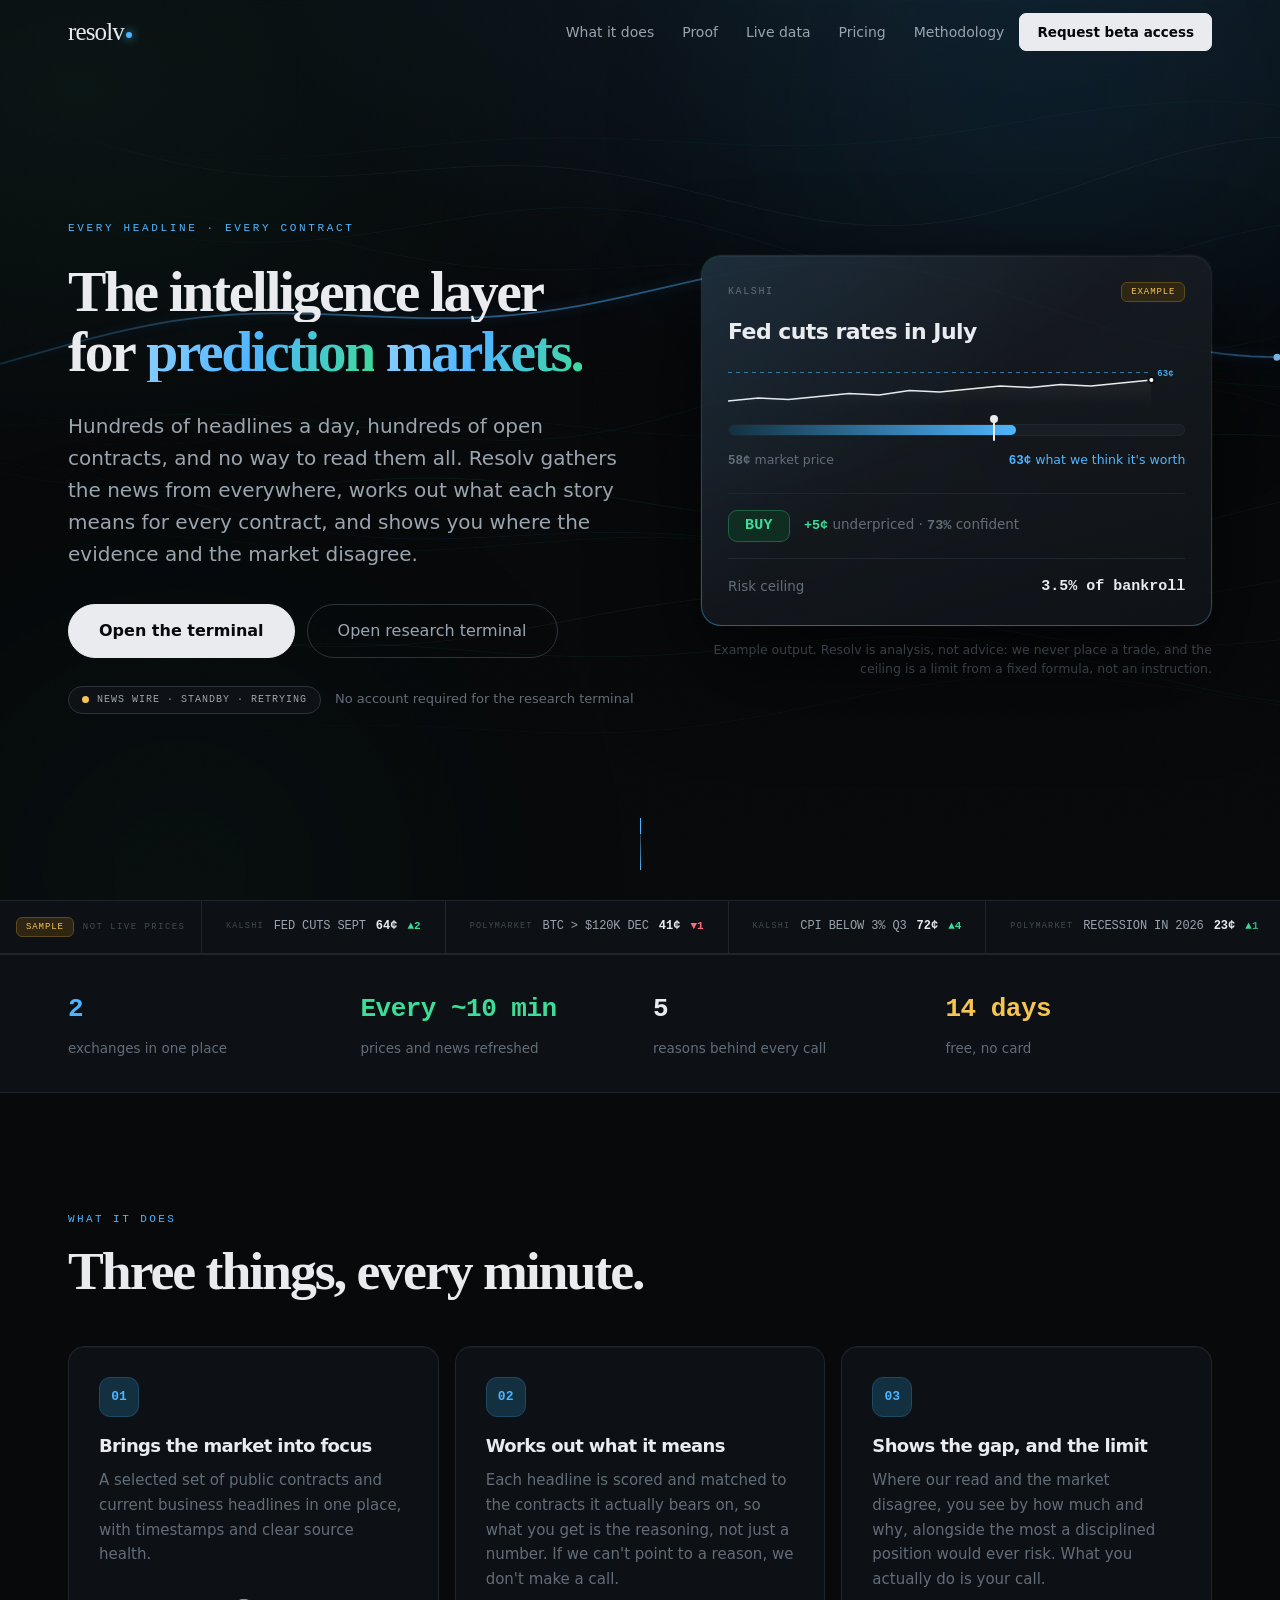
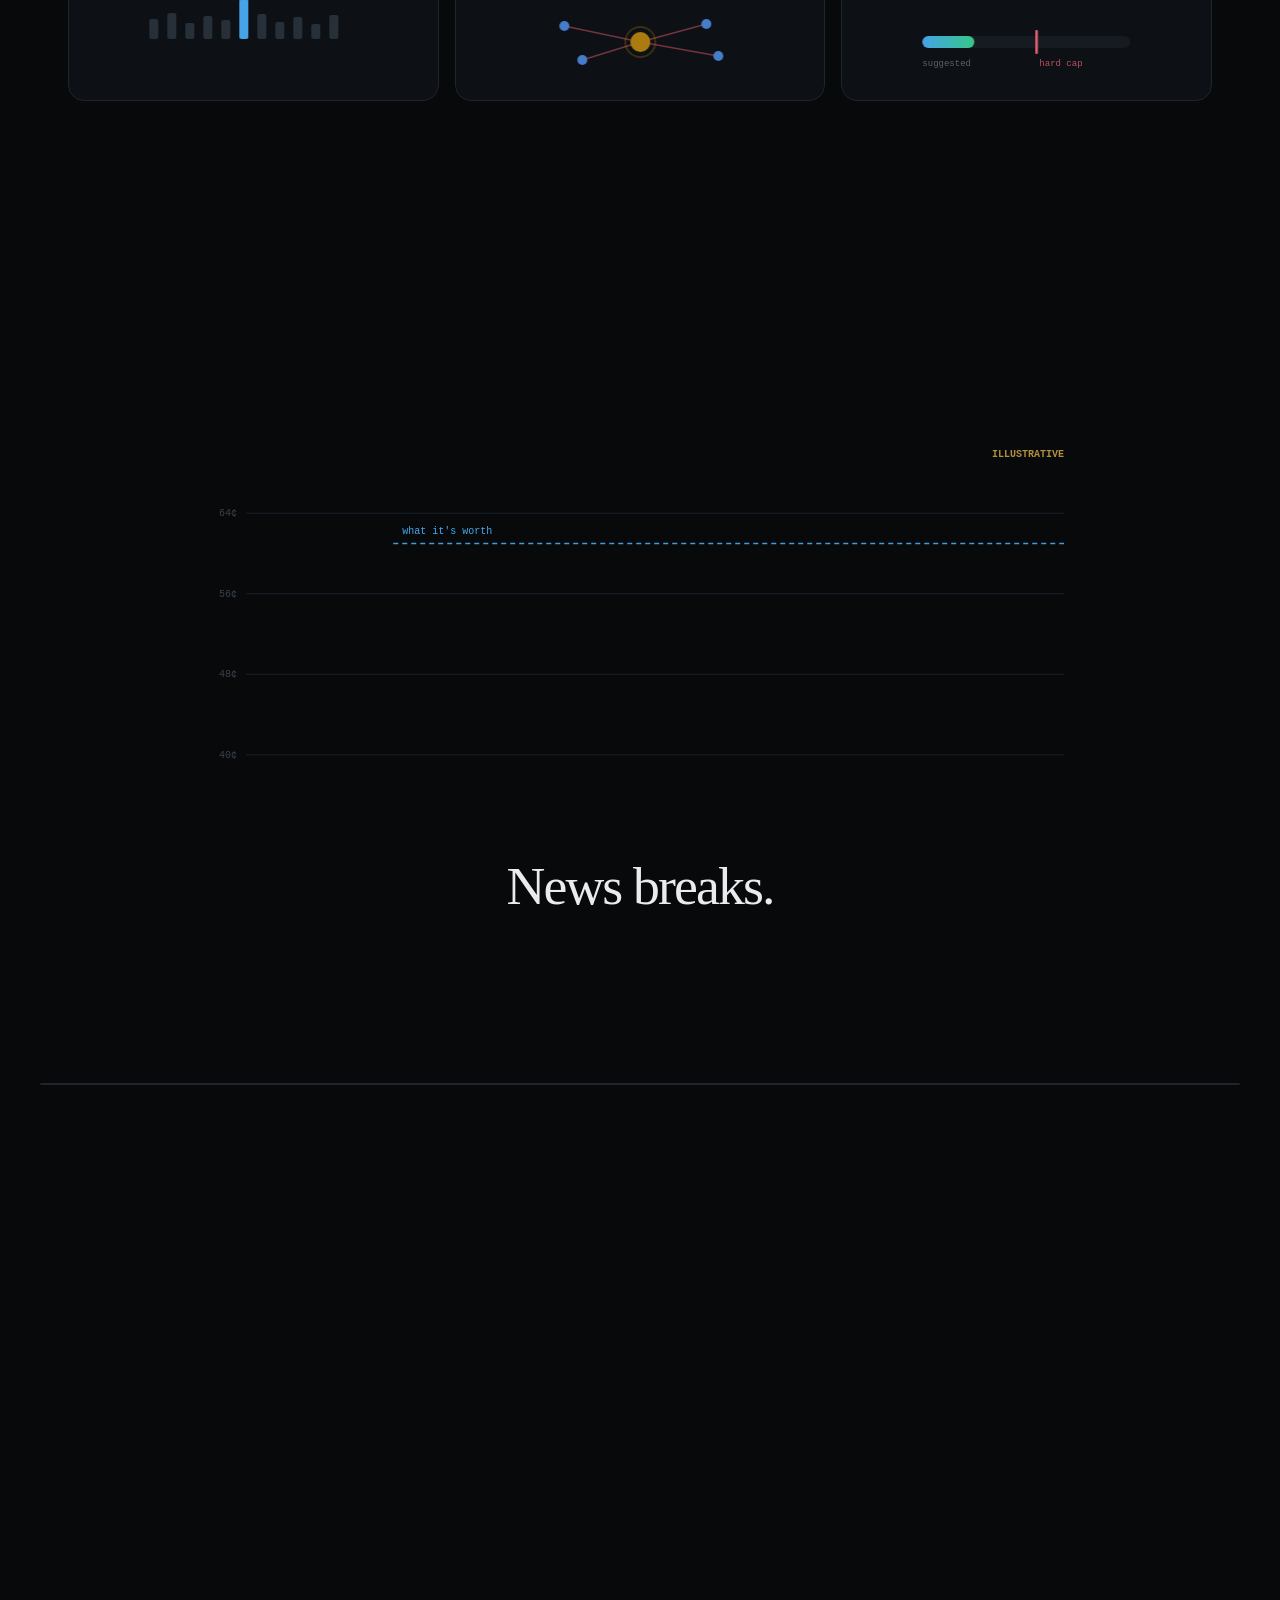
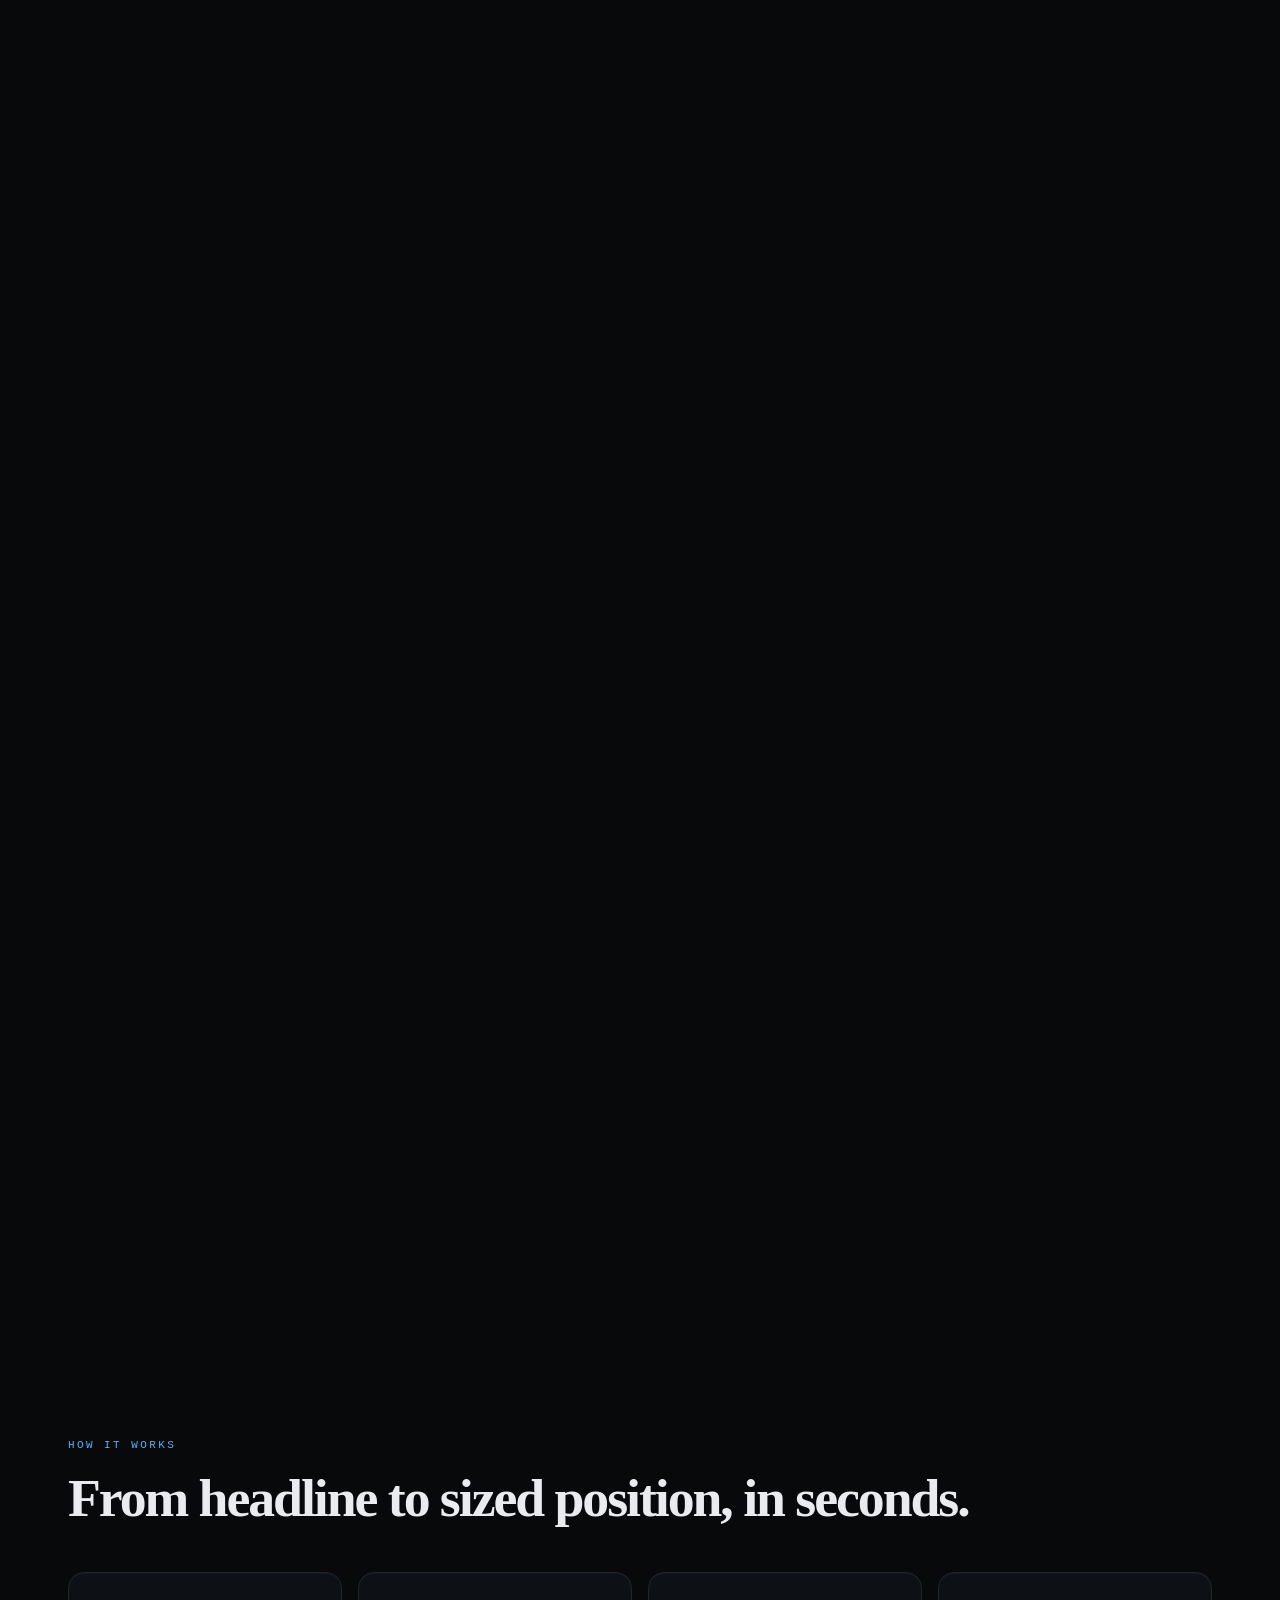
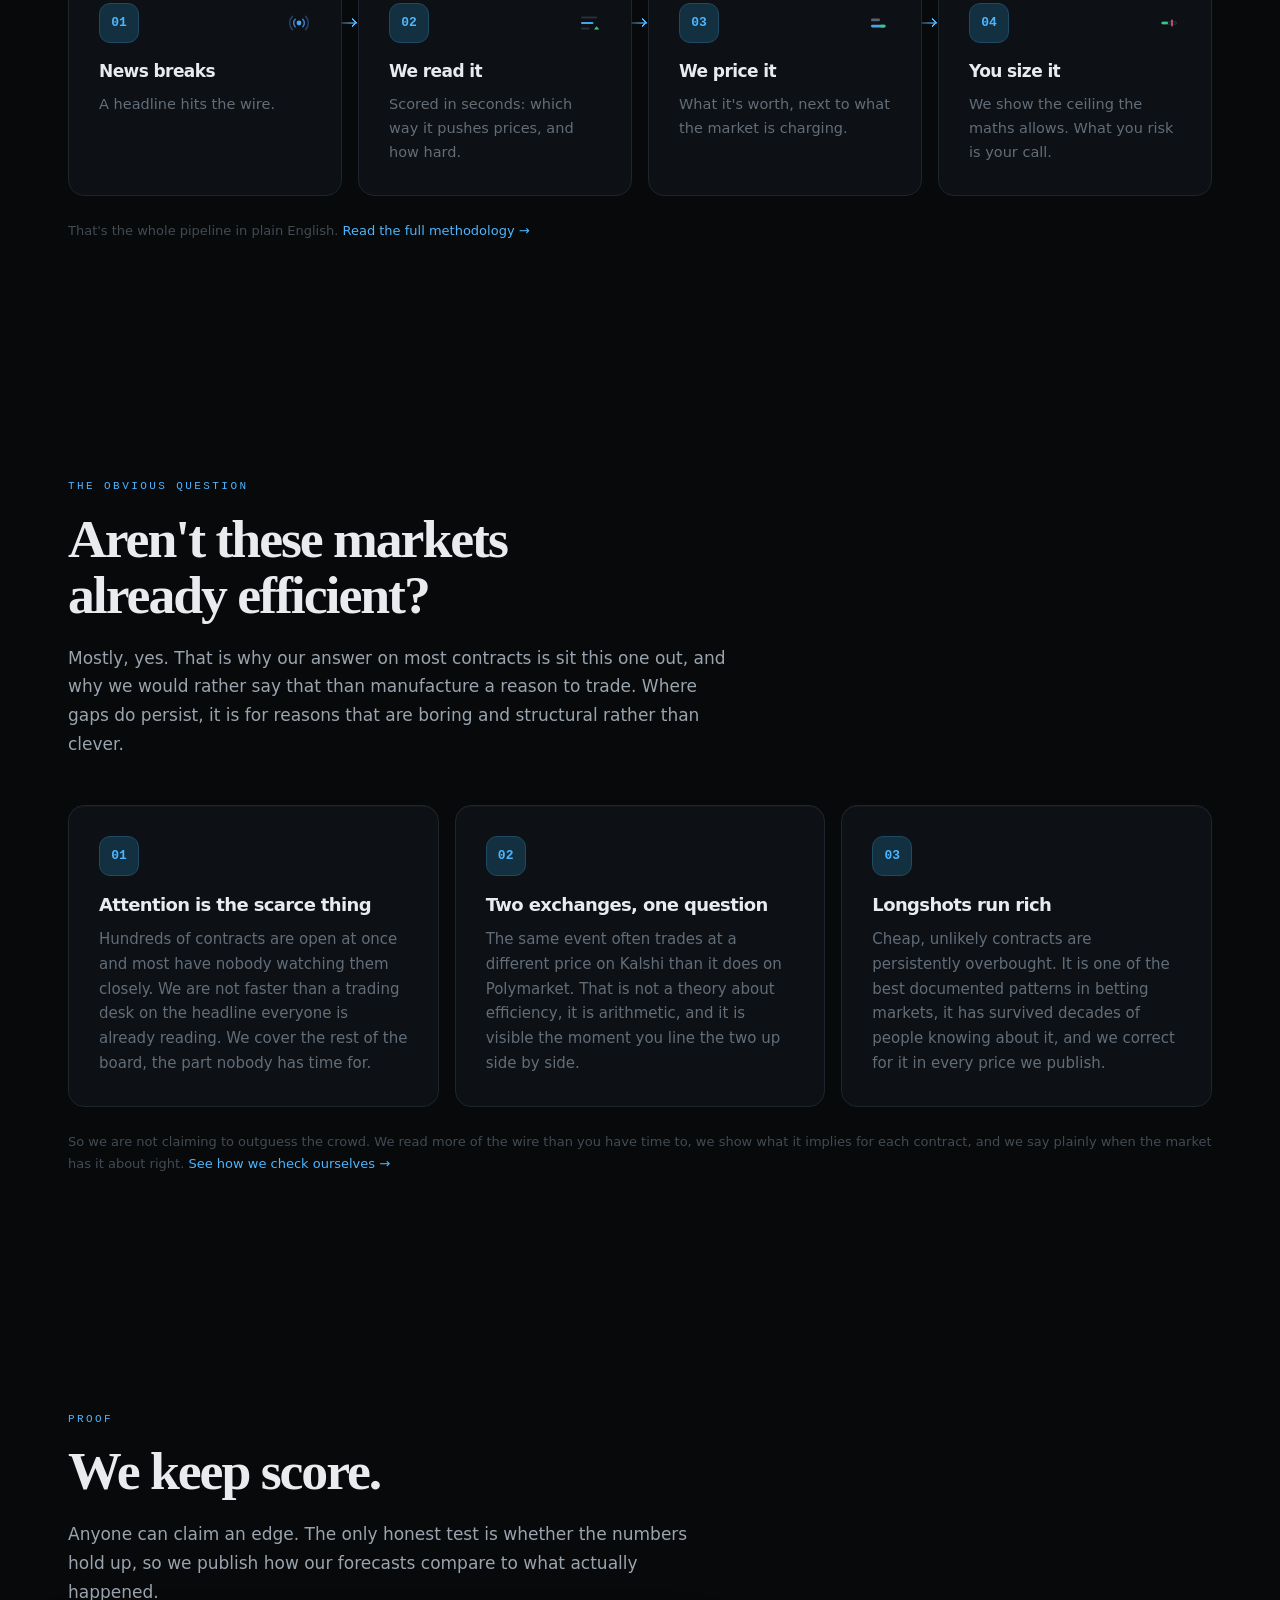
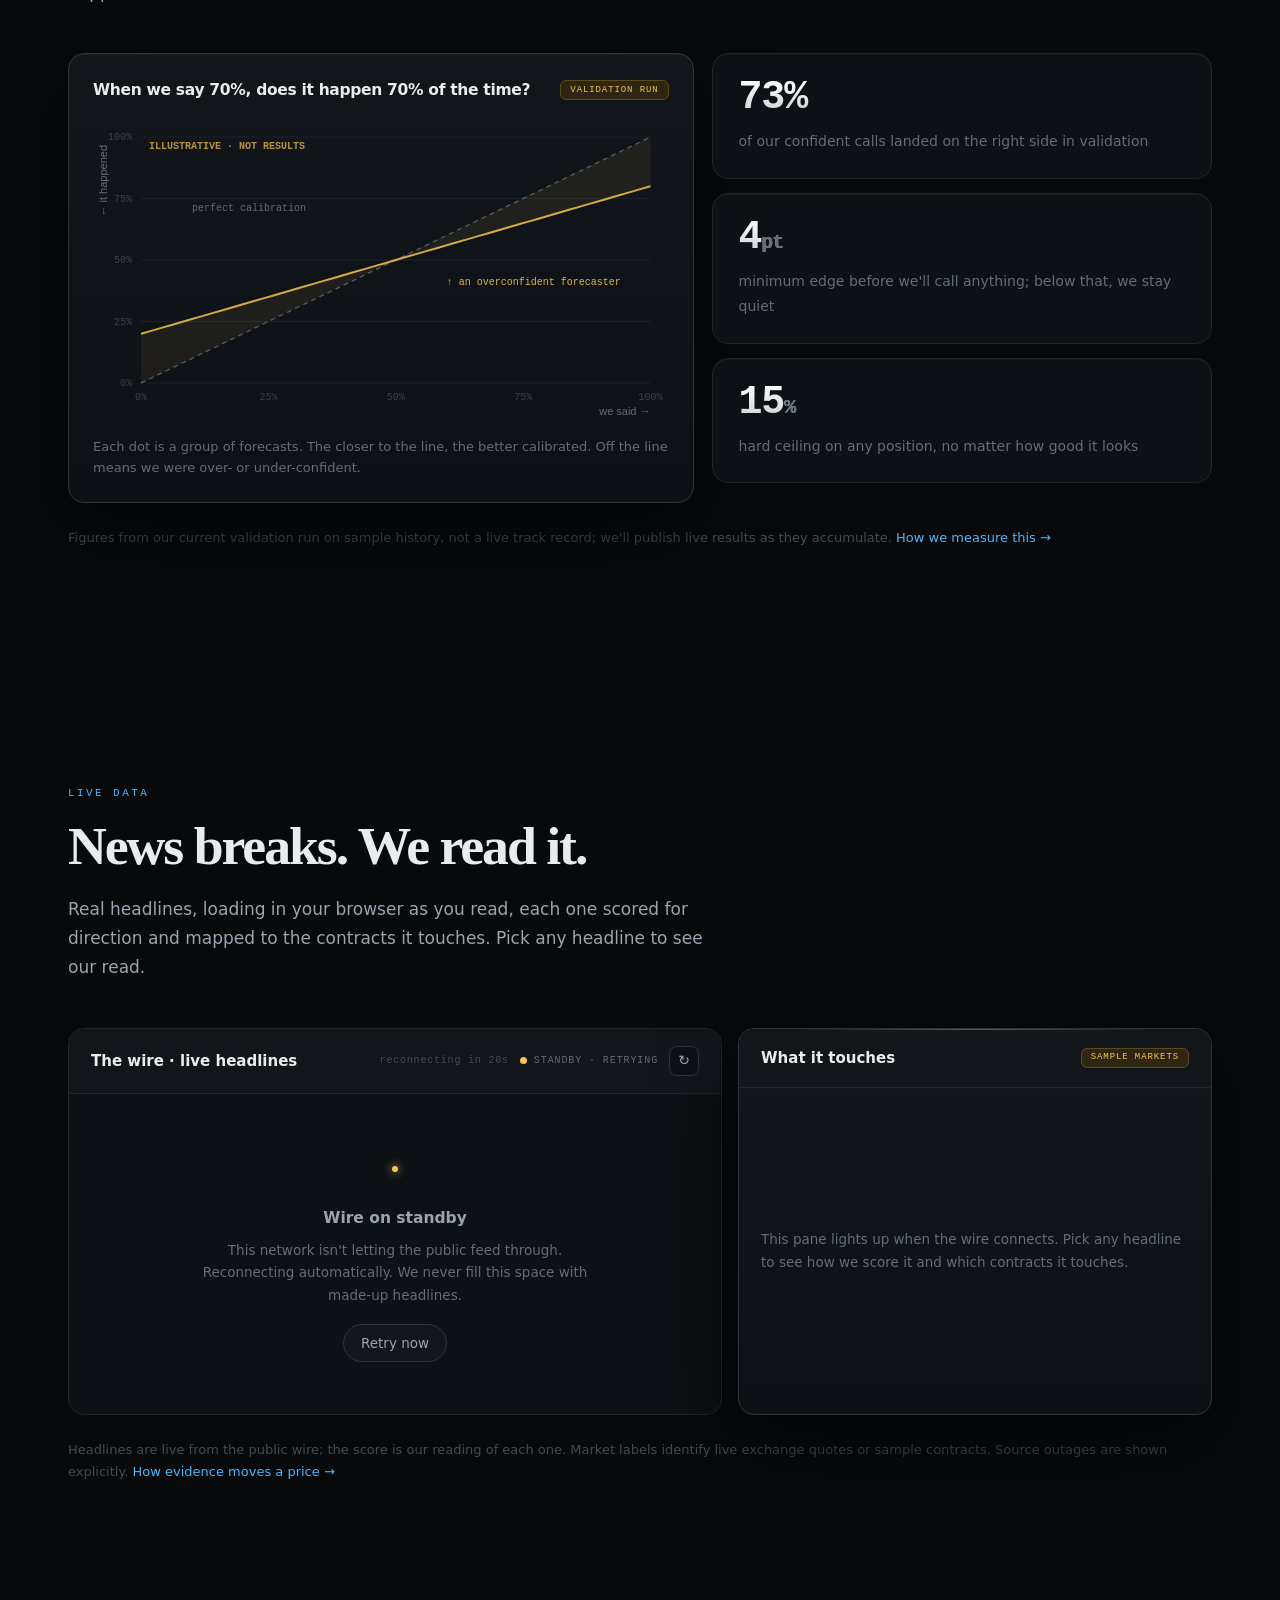
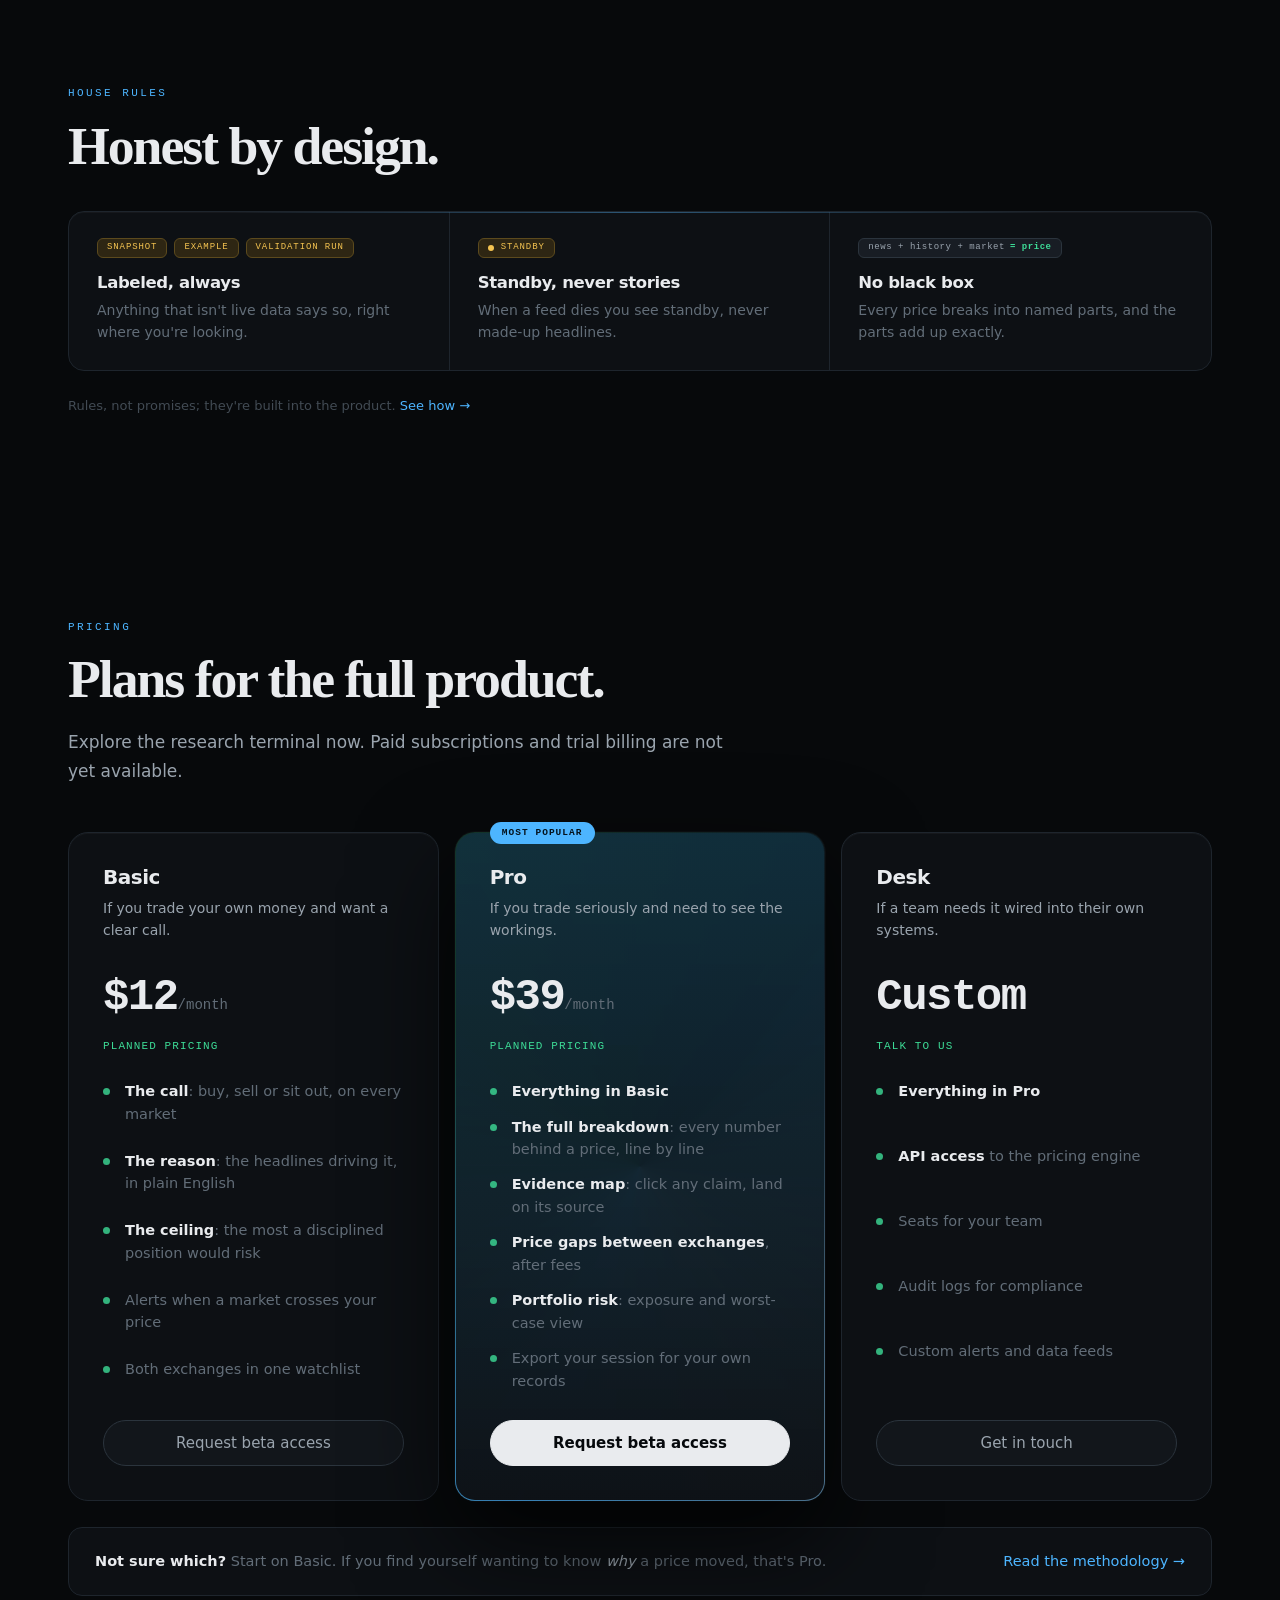
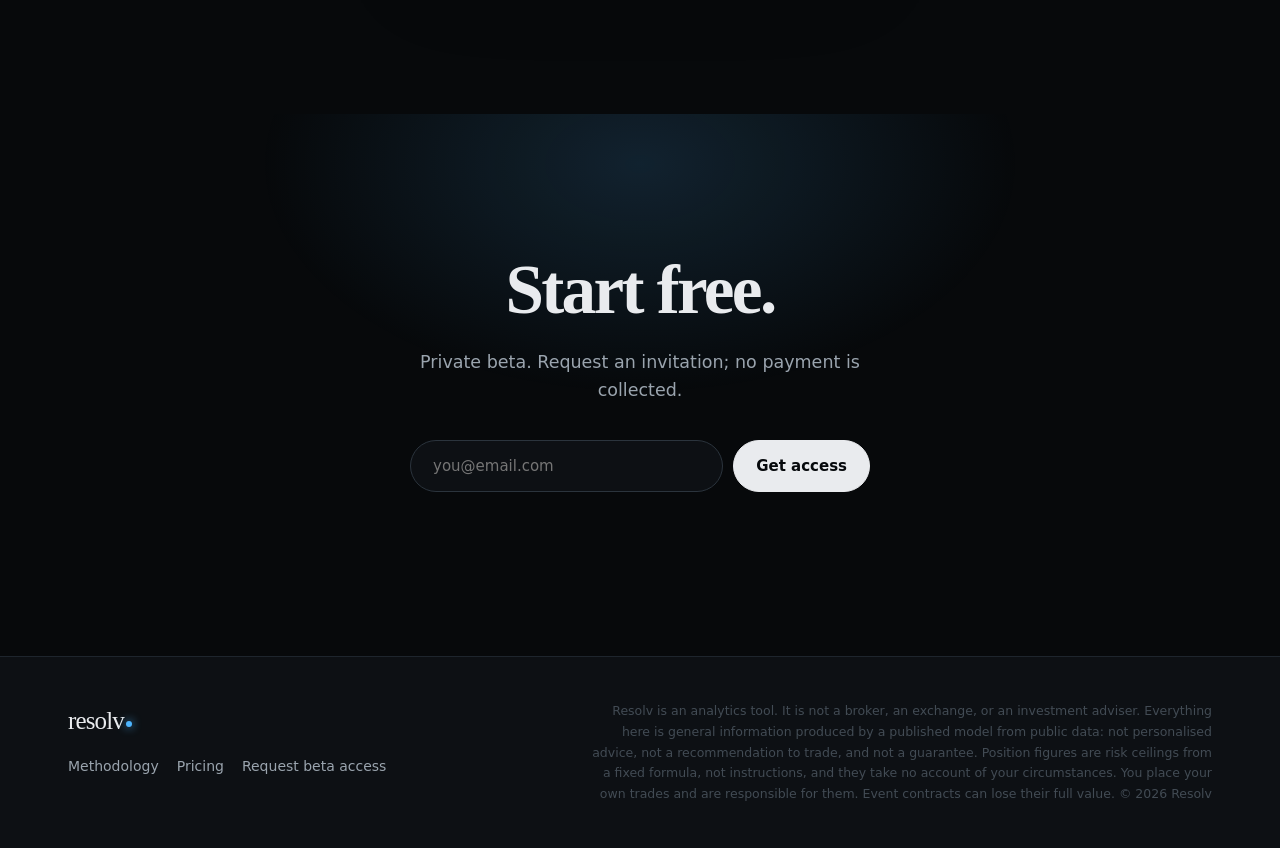
==== commit cb57eaa7: "Connect public research terminal to polled market feeds and add validated ML workflow" ====
--- a/index.html
+++ b/index.html
@@ -9,17 +9,17 @@
 <meta http-equiv="Content-Security-Policy" content="default-src 'none'; script-src 'self' 'sha256-tHd4qJ0R/vQfI0CbRTiL3XGSi+Tun7VhOcDbx08aLKA='; style-src 'self' 'unsafe-inline' https://fonts.googleapis.com; font-src https://fonts.gstatic.com; img-src 'self' data:; connect-src 'self' https://api.gdeltproject.org; base-uri 'none'; form-action 'self'; object-src 'none'; frame-src 'none'; upgrade-insecure-requests">
 <meta name="referrer" content="strict-origin-when-cross-origin">
 <title>Resolv · The Intelligence Layer for Prediction Markets</title>
-<meta name="description" content="Resolv finds mispriced event contracts across Kalshi and Polymarket, shows you why they're mispriced, and tells you how much to risk. 14 days free.">
+<meta name="description" content="Resolv reads the news wire across Kalshi and Polymarket, works out what each story means for every open contract, and shows you where the evidence and the market disagree. 14 days free.">
 <meta name="theme-color" content="#07090b">
 <link rel="canonical" href="https://resolvterminal.com/">
 <meta property="og:type" content="website">
 <meta property="og:site_name" content="Resolv">
 <meta property="og:title" content="Resolv · The Intelligence Layer for Prediction Markets">
-<meta property="og:description" content="Find mispriced event contracts. See why. Know how much to risk.">
+<meta property="og:description" content="Every headline, every contract, one screen. See what the evidence says, and where the market disagrees.">
 <meta property="og:url" content="https://resolvterminal.com/">
 <meta name="twitter:card" content="summary_large_image">
 <meta name="twitter:title" content="Resolv · The Intelligence Layer for Prediction Markets">
-<meta name="twitter:description" content="Find mispriced event contracts. See why. Know how much to risk.">
+<meta name="twitter:description" content="Every headline, every contract, one screen. See what the evidence says, and where the market disagrees.">
 <link rel="icon" href="data:image/svg+xml,%3Csvg xmlns='http://www.w3.org/2000/svg' viewBox='0 0 32 32'%3E%3Crect width='32' height='32' rx='7' fill='%2307090b'/%3E%3Ccircle cx='11' cy='12' r='4' fill='%23bd8a10'/%3E%3Ccircle cx='22' cy='20' r='3' fill='%234db5ff'/%3E%3Cpath d='M11 12 L22 20' stroke='%23e05a6d' stroke-width='1.6'/%3E%3C/svg%3E">
 <link rel="preconnect" href="https://fonts.googleapis.com">
 <link rel="preconnect" href="https://fonts.gstatic.com" crossorigin>
@@ -43,7 +43,7 @@
       <a href="#live">Live data</a>
       <a href="#pricing">Pricing</a>
       <a href="methodology.html">Methodology</a>
-      <a class="btn primary sm" href="#access">Start free</a>
+      <a class="btn primary sm" href="#access">Request beta access</a>
     </div>
     <button class="navtoggle" id="navToggle" aria-label="Open menu" aria-expanded="false" aria-controls="mobileMenu">☰</button>
   </div>
@@ -51,7 +51,7 @@
 <div class="mobilemenu" id="mobileMenu">
   <a href="#what">What it does</a><a href="#proof">Proof</a><a href="#live">Live data</a>
   <a href="#pricing">Pricing</a><a href="methodology.html">Methodology</a>
-  <a class="btn primary" href="#access">Start free</a>
+  <a class="btn primary" href="#access">Request beta access</a>
 </div>
 
 <main id="main">
@@ -62,19 +62,19 @@
   <canvas id="heroBg" class="hero-bg" aria-hidden="true"></canvas>
   <div class="wrap hero-grid">
     <div class="hero-copy">
-      <p class="eyebrow fade-1">News in · Edge out</p>
+      <p class="eyebrow fade-1">Every headline · Every contract</p>
       <h1 class="display">
         <span class="line"><span class="w">The</span> <span class="w">intelligence</span> <span class="w">layer</span></span>
         <span class="line"><span class="w">for</span> <span class="w accent">prediction</span> <span class="w accent">markets.</span></span>
       </h1>
-      <p class="hero-sub fade-2">Rates, elections, crypto, sports: every one of those markets moves on news. Resolv reads the wire the second it breaks, and it's the first to tell you which contracts are priced wrong, why, and how much to put behind it.</p>
+      <p class="hero-sub fade-2">Hundreds of headlines a day, hundreds of open contracts, and no way to read them all. Resolv gathers the news from everywhere, works out what each story means for every contract, and shows you where the evidence and the market disagree.</p>
       <div class="btn-row fade-3">
-        <a class="btn primary lg" href="#access">Start 14 days free</a>
-        <a class="btn lg ghost" href="#what">See what it does</a>
+        <a class="btn primary lg" href="terminal.html#app">Open the terminal</a>
+        <a class="btn lg ghost" href="#what" data-terminal-link>Open research terminal</a>
       </div>
       <p class="hero-note fade-3">
         <span class="live-pill" id="heroLive"><span class="hp-dot"></span>NEWS WIRE · CONNECTING</span>
-        <span class="hero-note-txt">No card required</span>
+        <span class="hero-note-txt">No account required for the research terminal</span>
       </p>
     </div>
 
@@ -99,10 +99,11 @@
         <div class="hc-meta"><b class="up mono">+5¢</b> underpriced · <b class="mono">73%</b> confident</div>
       </div>
       <div class="hc-foot">
-        <span>Suggested stake</span>
+        <span>Risk ceiling</span>
         <b class="mono">3.5% of bankroll</b>
       </div>
     </div>
+    <p class="micro hero-disclaim">Example output. Resolv is analysis, not advice: we never place a trade, and the ceiling is a limit from a fixed formula, not an instruction.</p>
     </div>
   </div>
   <div class="scroll-cue fade-3" aria-hidden="true"><span class="cue-line"></span></div>
@@ -118,7 +119,7 @@
 <section class="strip">
   <div class="wrap strip-grid">
     <div class="strip-item rv"><b class="accent">2</b><span>exchanges in one place</span></div>
-    <div class="strip-item rv"><b class="up">Every 90s</b><span>prices and news refreshed</span></div>
+    <div class="strip-item rv"><b class="up">Every ~10 min</b><span>prices and news refreshed</span></div>
     <div class="strip-item rv"><b>5</b><span>reasons behind every call</span></div>
     <div class="strip-item rv"><b class="warn">14 days</b><span>free, no card</span></div>
   </div>
@@ -134,8 +135,8 @@
     <div class="cards3">
       <div class="card vcard rv">
         <div class="ico">01</div>
-        <h3>Finds the mispriced ones</h3>
-        <p>We watch every open contract on both exchanges and flag the ones trading away from what the evidence says they're worth.</p>
+        <h3>Brings the market into focus</h3>
+        <p>A selected set of public contracts and current business headlines in one place, with timestamps and clear source health.</p>
         <svg class="card-viz" viewBox="0 0 220 56" aria-hidden="true">
           <g fill="#2b343d" class="viz-bars">
             <rect x="6"   y="30" width="9" height="20" rx="2"/><rect x="24"  y="24" width="9" height="26" rx="2"/>
@@ -150,8 +151,8 @@
       </div>
       <div class="card vcard rv">
         <div class="ico">02</div>
-        <h3>Shows you why</h3>
-        <p>Every call comes with the headlines and numbers behind it. If we can't point to a reason, we don't make the call.</p>
+        <h3>Works out what it means</h3>
+        <p>Each headline is scored and matched to the contracts it actually bears on, so what you get is the reasoning, not just a number. If we can't point to a reason, we don't make a call.</p>
         <svg class="card-viz" viewBox="0 0 220 56" aria-hidden="true">
           <g stroke="#e05a6d" stroke-opacity=".55" stroke-width="1.4" class="viz-links">
             <path pathLength="1" d="M110 28 L34 12"/><path pathLength="1" d="M110 28 L52 46"/><path pathLength="1" d="M110 28 L176 10"/><path pathLength="1" d="M110 28 L188 42"/>
@@ -164,8 +165,8 @@
       </div>
       <div class="card vcard rv">
         <div class="ico">03</div>
-        <h3>Sizes the bet</h3>
-        <p>A suggested stake based on how big the edge is and how sure we are, capped so one bad call can't wipe you out.</p>
+        <h3>Shows the gap, and the limit</h3>
+        <p>Where our read and the market disagree, you see by how much and why, alongside the most a disciplined position would ever risk. What you actually do is your call.</p>
         <svg class="card-viz" viewBox="0 0 220 56" aria-hidden="true">
           <rect x="6" y="22" width="208" height="12" rx="6" fill="#181d24"/>
           <rect class="viz-fill" x="6" y="22" width="52" height="12" rx="6" fill="url(#szg)"/>
@@ -189,7 +190,7 @@
       <p class="beat" data-beat="0">News breaks.</p>
       <p class="beat" data-beat="1">Resolv reads it <em>in seconds.</em></p>
       <p class="beat" data-beat="2">The price takes time to catch up.</p>
-      <p class="beat" data-beat="3">That window is <em>the opportunity.</em></p>
+      <p class="beat" data-beat="3">That lag is <em>what we watch for.</em></p>
     </div>
     <div class="scene-meter" aria-hidden="true"><i id="gapMeter"></i></div>
   </div>
@@ -257,10 +258,39 @@
           </svg>
         </div>
         <h3>You size it</h3>
-        <p>A suggested stake, capped so one bad call can't hurt you.</p>
+        <p>We show the ceiling the maths allows. What you risk is your call.</p>
       </div>
     </div>
     <p class="fine rv">That's the whole pipeline in plain English. <a href="methodology.html">Read the full methodology →</a></p>
+  </div>
+</section>
+
+<!-- ══════════ THE OBVIOUS QUESTION ══════════ -->
+<section class="band" id="edge">
+  <div class="wrap">
+    <div class="section-head rv">
+      <p class="kicker">The obvious question</p>
+      <h2 class="statement sm">Aren't these markets<br>already efficient?</h2>
+      <p class="lede">Mostly, yes. That is why our answer on most contracts is sit this one out, and why we would rather say that than manufacture a reason to trade. Where gaps do persist, it is for reasons that are boring and structural rather than clever.</p>
+    </div>
+    <div class="cards3">
+      <div class="card rv">
+        <div class="ico">01</div>
+        <h3>Attention is the scarce thing</h3>
+        <p>Hundreds of contracts are open at once and most have nobody watching them closely. We are not faster than a trading desk on the headline everyone is already reading. We cover the rest of the board, the part nobody has time for.</p>
+      </div>
+      <div class="card rv">
+        <div class="ico">02</div>
+        <h3>Two exchanges, one question</h3>
+        <p>The same event often trades at a different price on Kalshi than it does on Polymarket. That is not a theory about efficiency, it is arithmetic, and it is visible the moment you line the two up side by side.</p>
+      </div>
+      <div class="card rv">
+        <div class="ico">03</div>
+        <h3>Longshots run rich</h3>
+        <p>Cheap, unlikely contracts are persistently overbought. It is one of the best documented patterns in betting markets, it has survived decades of people knowing about it, and we correct for it in every price we publish.</p>
+      </div>
+    </div>
+    <p class="fine rv">So we are not claiming to outguess the crowd. We read more of the wire than you have time to, we show what it implies for each contract, and we say plainly when the market has it about right. <a href="methodology.html#faq">See how we check ourselves →</a></p>
   </div>
 </section>
 
@@ -284,7 +314,7 @@
       <div class="proof-stats">
         <div class="pstat rv"><b class="mono" data-count="73" data-suffix="%">0</b><span>of our confident calls landed on the right side in validation</span></div>
         <div class="pstat rv"><b class="mono">4<span class="dim">pt</span></b><span>minimum edge before we'll call anything; below that, we stay quiet</span></div>
-        <div class="pstat rv"><b class="mono">15<span class="dim">%</span></b><span>hard cap on any suggested stake, no matter how good it looks</span></div>
+        <div class="pstat rv"><b class="mono">15<span class="dim">%</span></b><span>hard ceiling on any position, no matter how good it looks</span></div>
       </div>
     </div>
     <p class="fine rv">Figures from our current validation run on sample history, not a live track record; we'll publish live results as they accumulate. <a href="methodology.html#calibration">How we measure this →</a></p>
@@ -296,7 +326,7 @@
   <div class="wrap">
     <div class="section-head rv">
       <p class="kicker">Live data</p>
-      <h2 class="statement sm">News breaks. We price it.</h2>
+      <h2 class="statement sm">News breaks. We read it.</h2>
       <p class="lede">Real headlines, loading in your browser as you read, each one scored for direction and mapped to the contracts it touches. Pick any headline to see our read.</p>
     </div>
     <div class="wire rv">
@@ -321,7 +351,7 @@
         </div>
       </aside>
     </div>
-    <p class="fine rv">Headlines are live from the public wire; the score is our reading of each one. The contracts shown against them are sample markets for illustration; live market links arrive with the beta. <a href="methodology.html#evidence">How evidence moves a price →</a></p>
+    <p class="fine rv">Headlines are live from the public wire; the score is our reading of each one. Market labels identify live exchange quotes or sample contracts. Source outages are shown explicitly. <a href="methodology.html#evidence">How evidence moves a price →</a></p>
   </div>
 </section>
 
@@ -368,8 +398,8 @@
   <div class="wrap">
     <div class="section-head rv">
       <p class="kicker">Pricing</p>
-      <h2 class="statement sm">Try it free for 14 days.</h2>
-      <p class="lede">Full access from day one. No card to start, and you can cancel with one click.</p>
+      <h2 class="statement sm">Plans for the full product.</h2>
+      <p class="lede">Explore the research terminal now. Paid subscriptions and trial billing are not yet available.</p>
     </div>
 
     <div class="price-grid">
@@ -377,15 +407,15 @@
         <h3>Basic</h3>
         <p class="who">If you trade your own money and want a clear call.</p>
         <div class="amt">$12<small>/month</small></div>
-        <p class="trial">14 days free</p>
+        <p class="trial">PLANNED PRICING</p>
         <ul>
           <li><b>The call</b>: buy, sell or sit out, on every market</li>
           <li><b>The reason</b>: the headlines driving it, in plain English</li>
-          <li><b>The size</b>: how much to risk</li>
+          <li><b>The ceiling</b>: the most a disciplined position would risk</li>
           <li>Alerts when a market crosses your price</li>
           <li>Both exchanges in one watchlist</li>
         </ul>
-        <a class="btn" href="#access">Start free</a>
+        <a class="btn" href="#access">Request beta access</a>
       </div>
 
       <div class="price-card feat rv">
@@ -394,7 +424,7 @@
         <h3>Pro</h3>
         <p class="who">If you trade seriously and need to see the workings.</p>
         <div class="amt">$39<small>/month</small></div>
-        <p class="trial">14 days free</p>
+        <p class="trial">PLANNED PRICING</p>
         <ul>
           <li><b>Everything in Basic</b></li>
           <li><b>The full breakdown</b>: every number behind a price, line by line</li>
@@ -403,7 +433,7 @@
           <li><b>Portfolio risk</b>: exposure and worst-case view</li>
           <li>Export your session for your own records</li>
         </ul>
-        <a class="btn primary" href="#access">Start free</a>
+        <a class="btn primary" href="#access">Request beta access</a>
       </div>
 
       <div class="price-card rv">
@@ -433,7 +463,7 @@
 <section class="band cta-band" id="access">
   <div class="wrap">
     <h2 class="statement center rv">Start free.</h2>
-    <p class="cta-sub rv">Private beta. 14 days, full access, no card.</p>
+    <p class="cta-sub rv">Private beta. Request an invitation; no payment is collected.</p>
     <form class="wait-form rv" id="waitForm" novalidate>
       <input type="email" id="waitEmail" placeholder="you@email.com" aria-label="Email address" autocomplete="email" maxlength="254" spellcheck="false" required>
       <button class="btn primary" type="submit" id="waitBtn">Get access</button>
@@ -450,10 +480,10 @@
       <div class="foot-links">
         <a href="methodology.html">Methodology</a>
         <a href="#pricing">Pricing</a>
-        <a href="#access">Start free</a>
-      </div>
-    </div>
-    <p class="foot-legal">Resolv is an analytics tool, not a broker or an exchange. Our estimates come from public data and published models; they are not guarantees and not financial advice. Event contracts can lose their full value. &copy; <span id="year">2026</span> Resolv</p>
+        <a href="#access">Request beta access</a>
+      </div>
+    </div>
+    <p class="foot-legal">Resolv is an analytics tool. It is not a broker, an exchange, or an investment adviser. Everything here is general information produced by a published model from public data: not personalised advice, not a recommendation to trade, and not a guarantee. Position figures are risk ceilings from a fixed formula, not instructions, and they take no account of your circumstances. You place your own trades and are responsible for them. Event contracts can lose their full value. &copy; <span id="year">2026</span> Resolv</p>
   </div>
 </footer>
 
--- a/style.css
+++ b/style.css
@@ -464,6 +464,10 @@
   transform:rotate(16deg) translateX(-340%);animation:sheen 7.5s var(--ease) infinite 1.4s}
 @keyframes sheen{0%{transform:rotate(16deg) translateX(-340%)}42%,100%{transform:rotate(16deg) translateX(940%)}}
 .hc-spark{display:block;width:100%;height:46px;margin:-8px 0 16px}
+
+/* ---- disclaimer under the hero verdict card ---- */
+.hero-disclaim{max-width:none;margin-top:14px;text-align:right;line-height:1.55;opacity:.82}
+@media(max-width:1000px){.hero-disclaim{text-align:left}}
 
 /* ---- tape (sample, always labeled) ---- */
 .tape{position:relative;display:flex;align-items:stretch;height:54px;overflow:hidden;
@@ -1004,3 +1008,8 @@
   .js .feed-rows .feed-row{opacity:1!important;transform:none!important}
   .price-sheen{display:none!important}
 }
+
+/* Connected local research workspace */
+.workspace-banner{margin:95px auto 0;max-width:1160px;padding:15px 20px;display:flex;align-items:center;gap:14px;flex-wrap:wrap;border:1px solid #36554a;background:#101f1a;border-radius:12px;font-size:12px;color:#a8c8b8;position:relative;z-index:2}
+.workspace-banner b{color:#e3f6e9}.workspace-banner a{margin-left:auto;color:#bfeacd;font-weight:700}.workspace-dot{width:7px;height:7px;border-radius:50%;background:#90d2a6;box-shadow:0 0 12px #90d2a655}
+@media(max-width:600px){.workspace-banner{margin:85px 16px 0}.workspace-banner>span:not(.workspace-dot){display:none}}
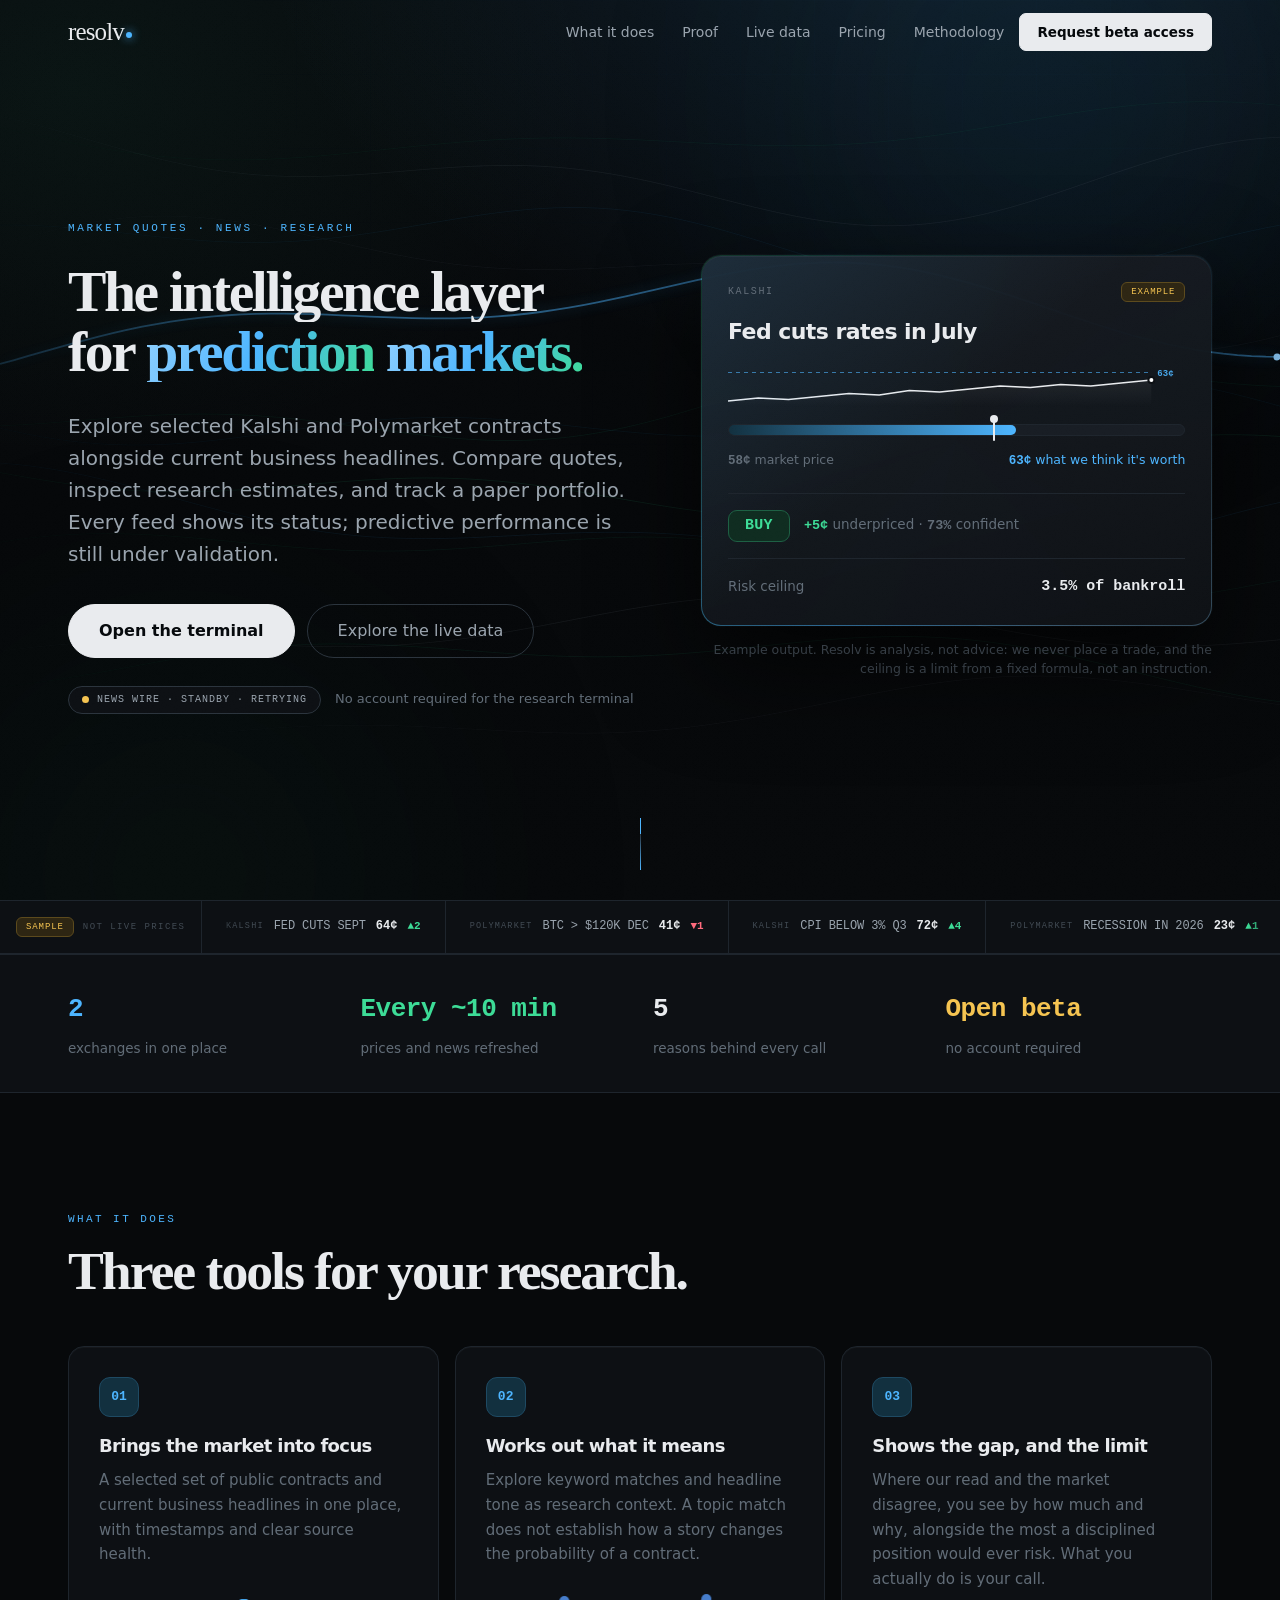
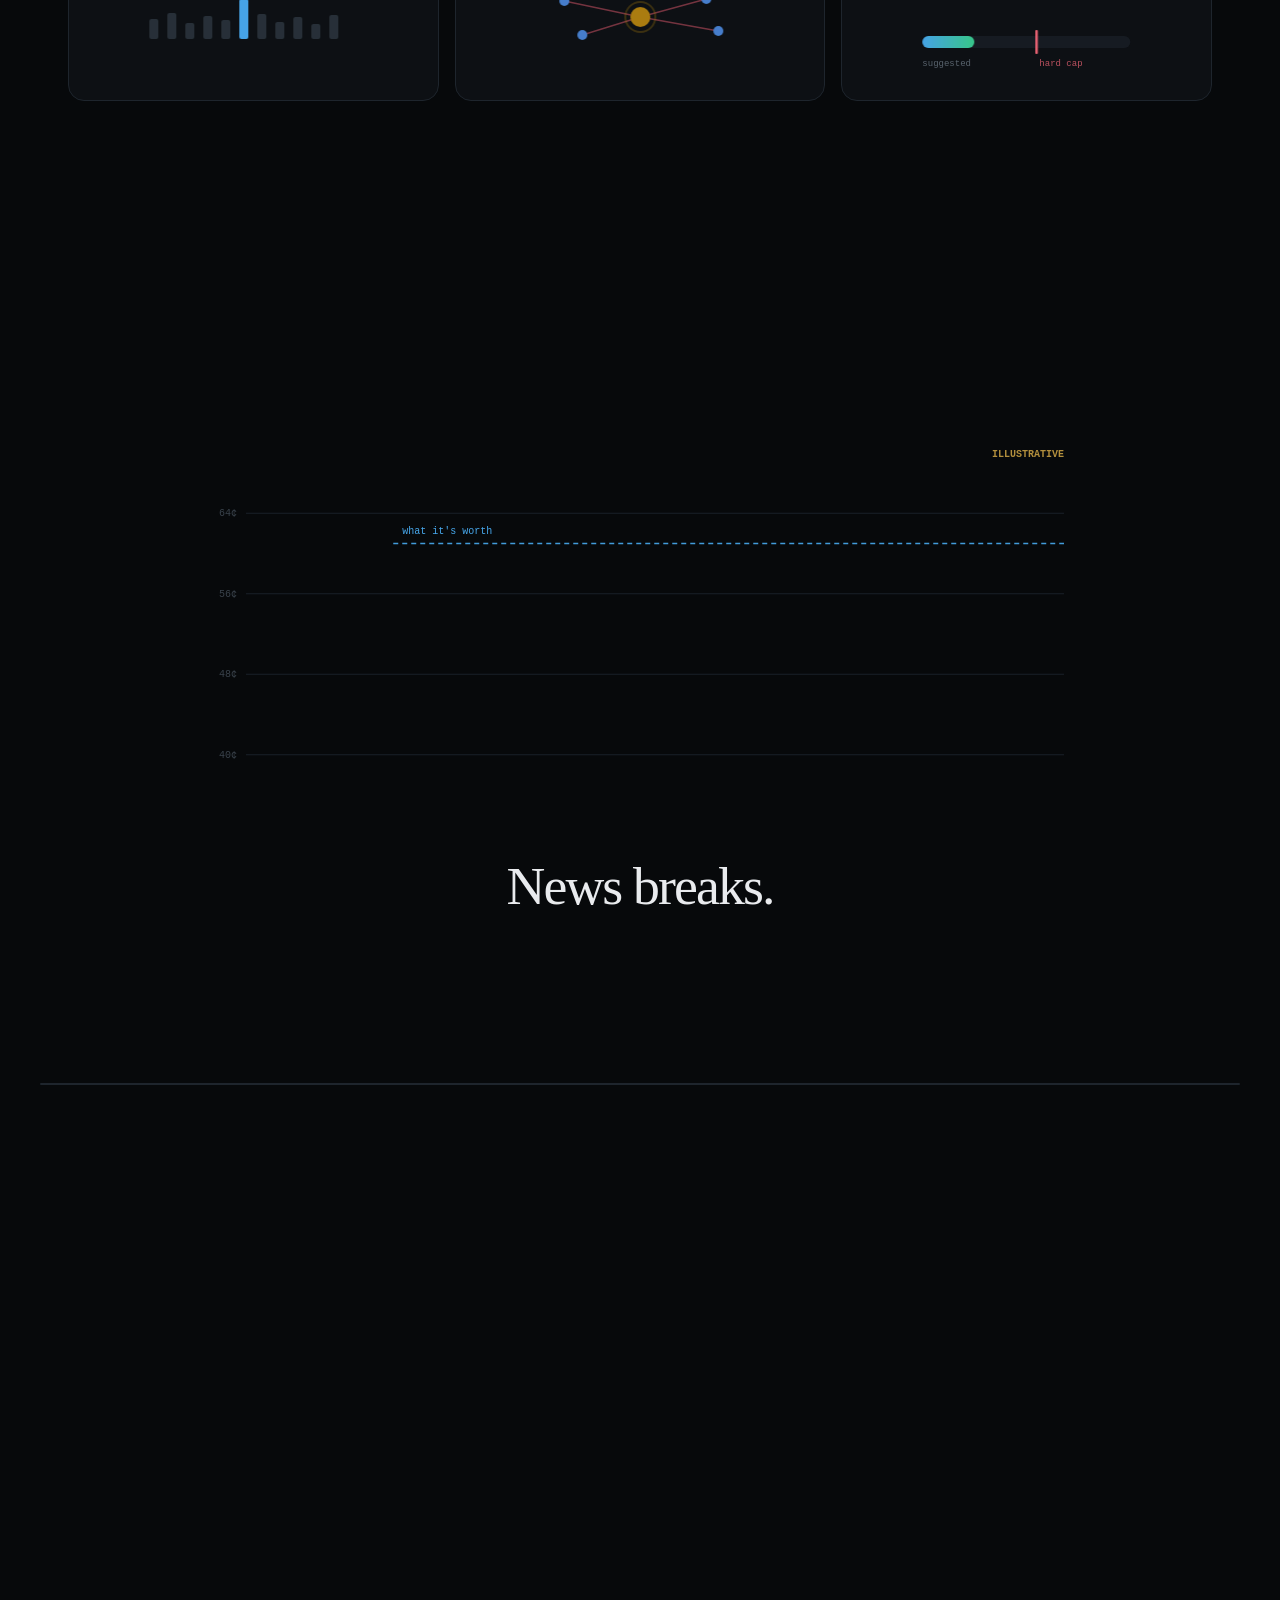
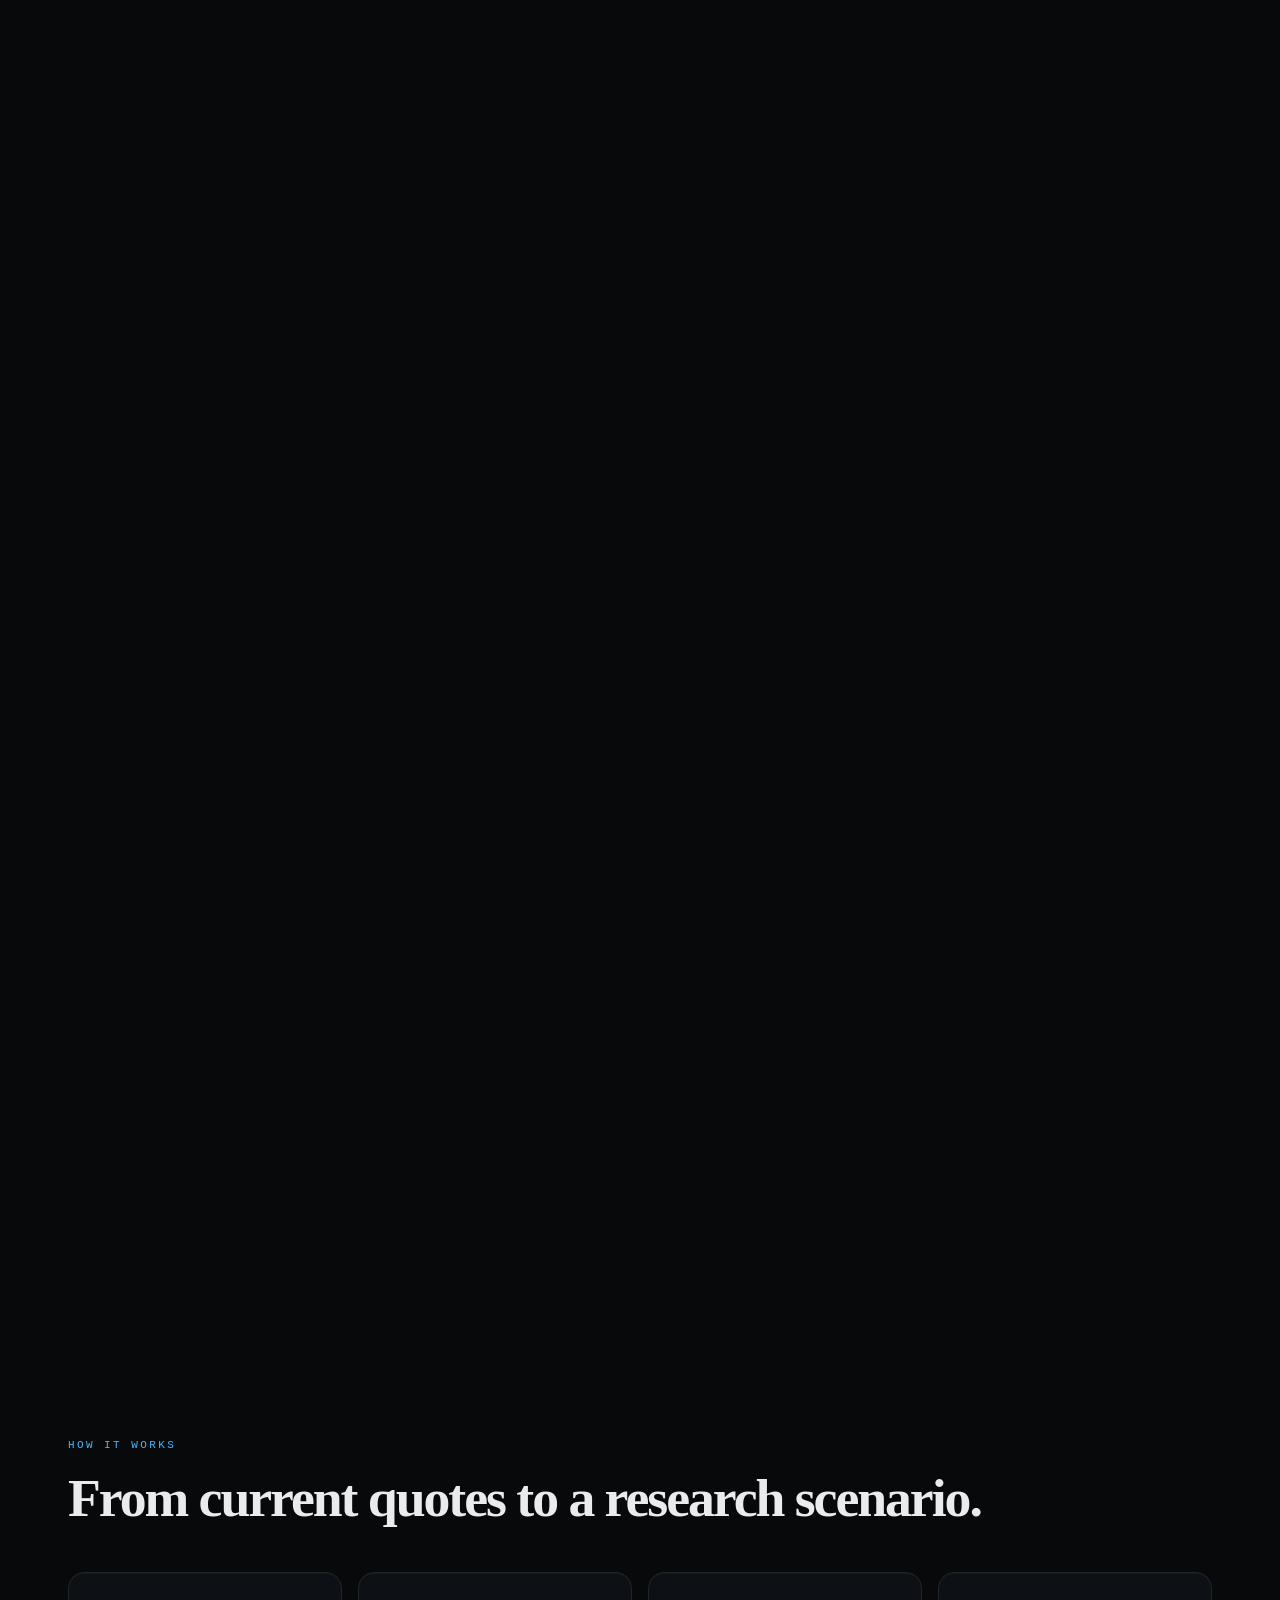
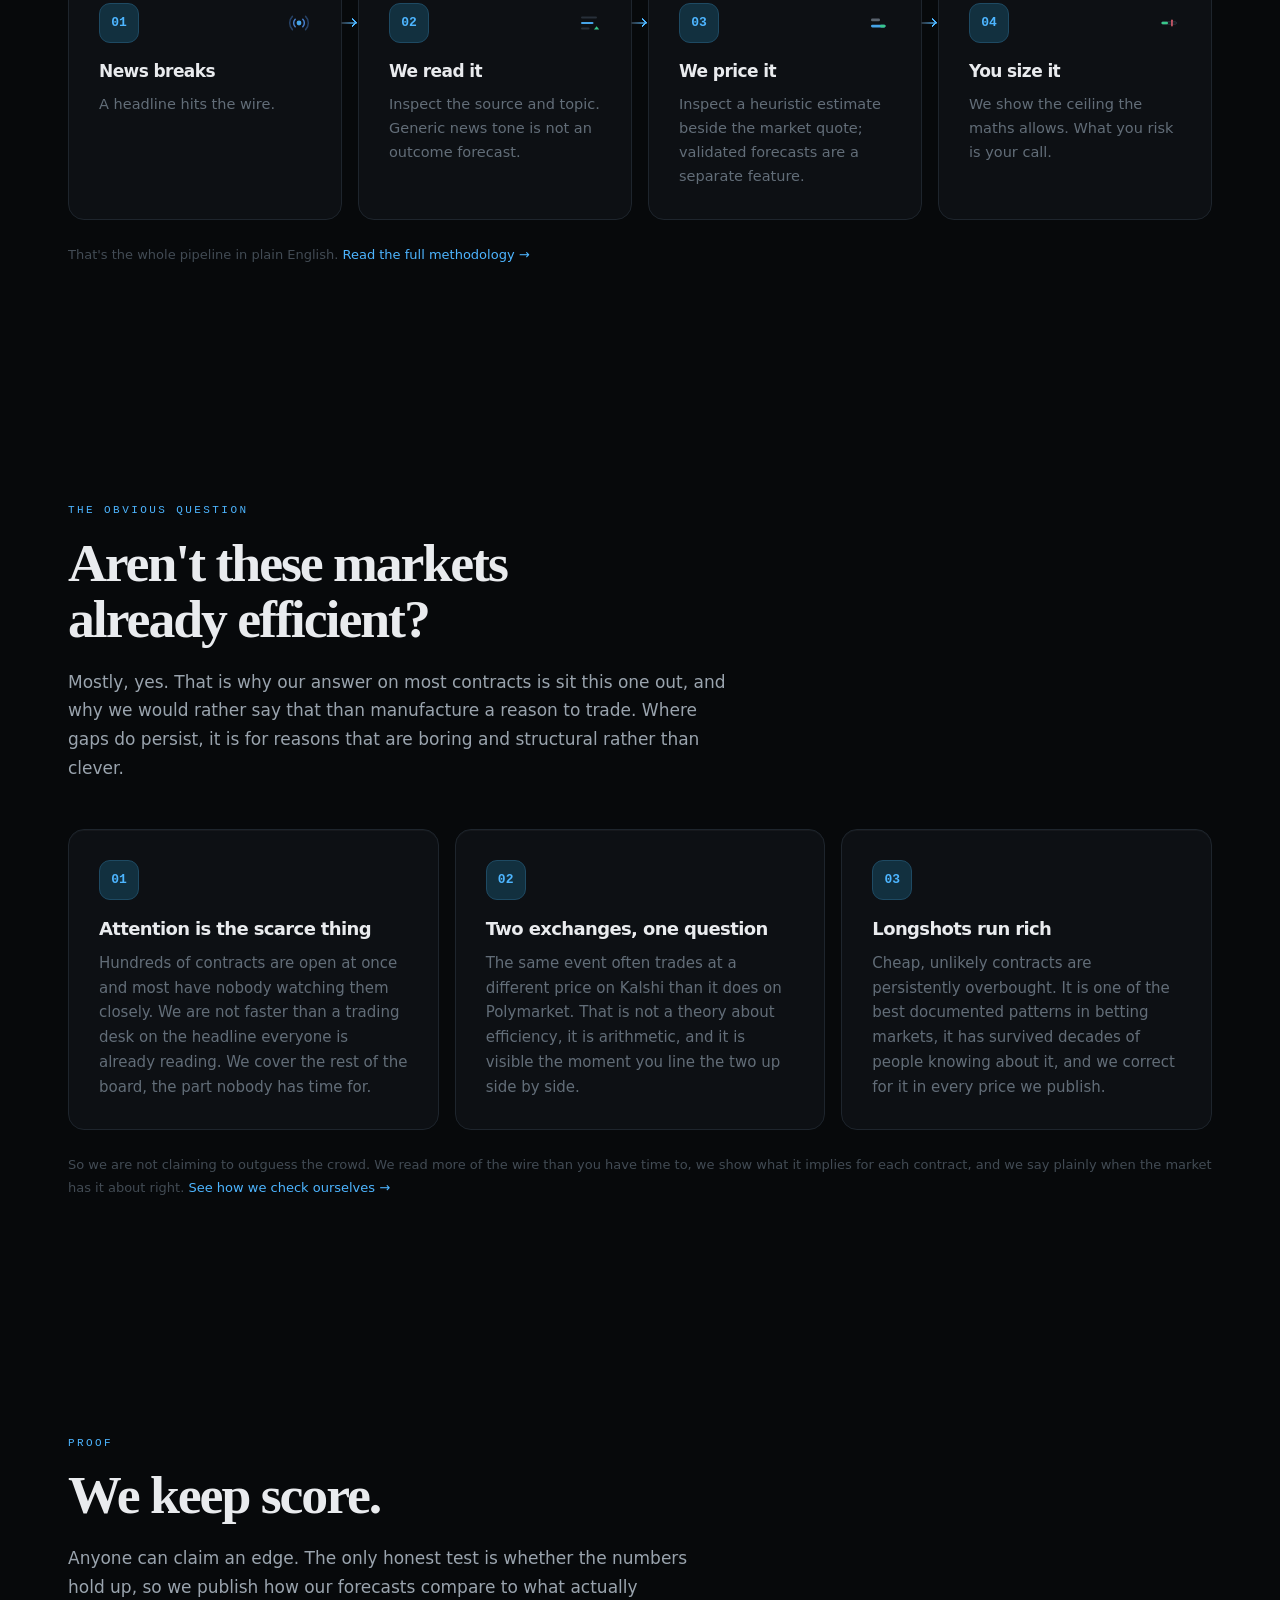
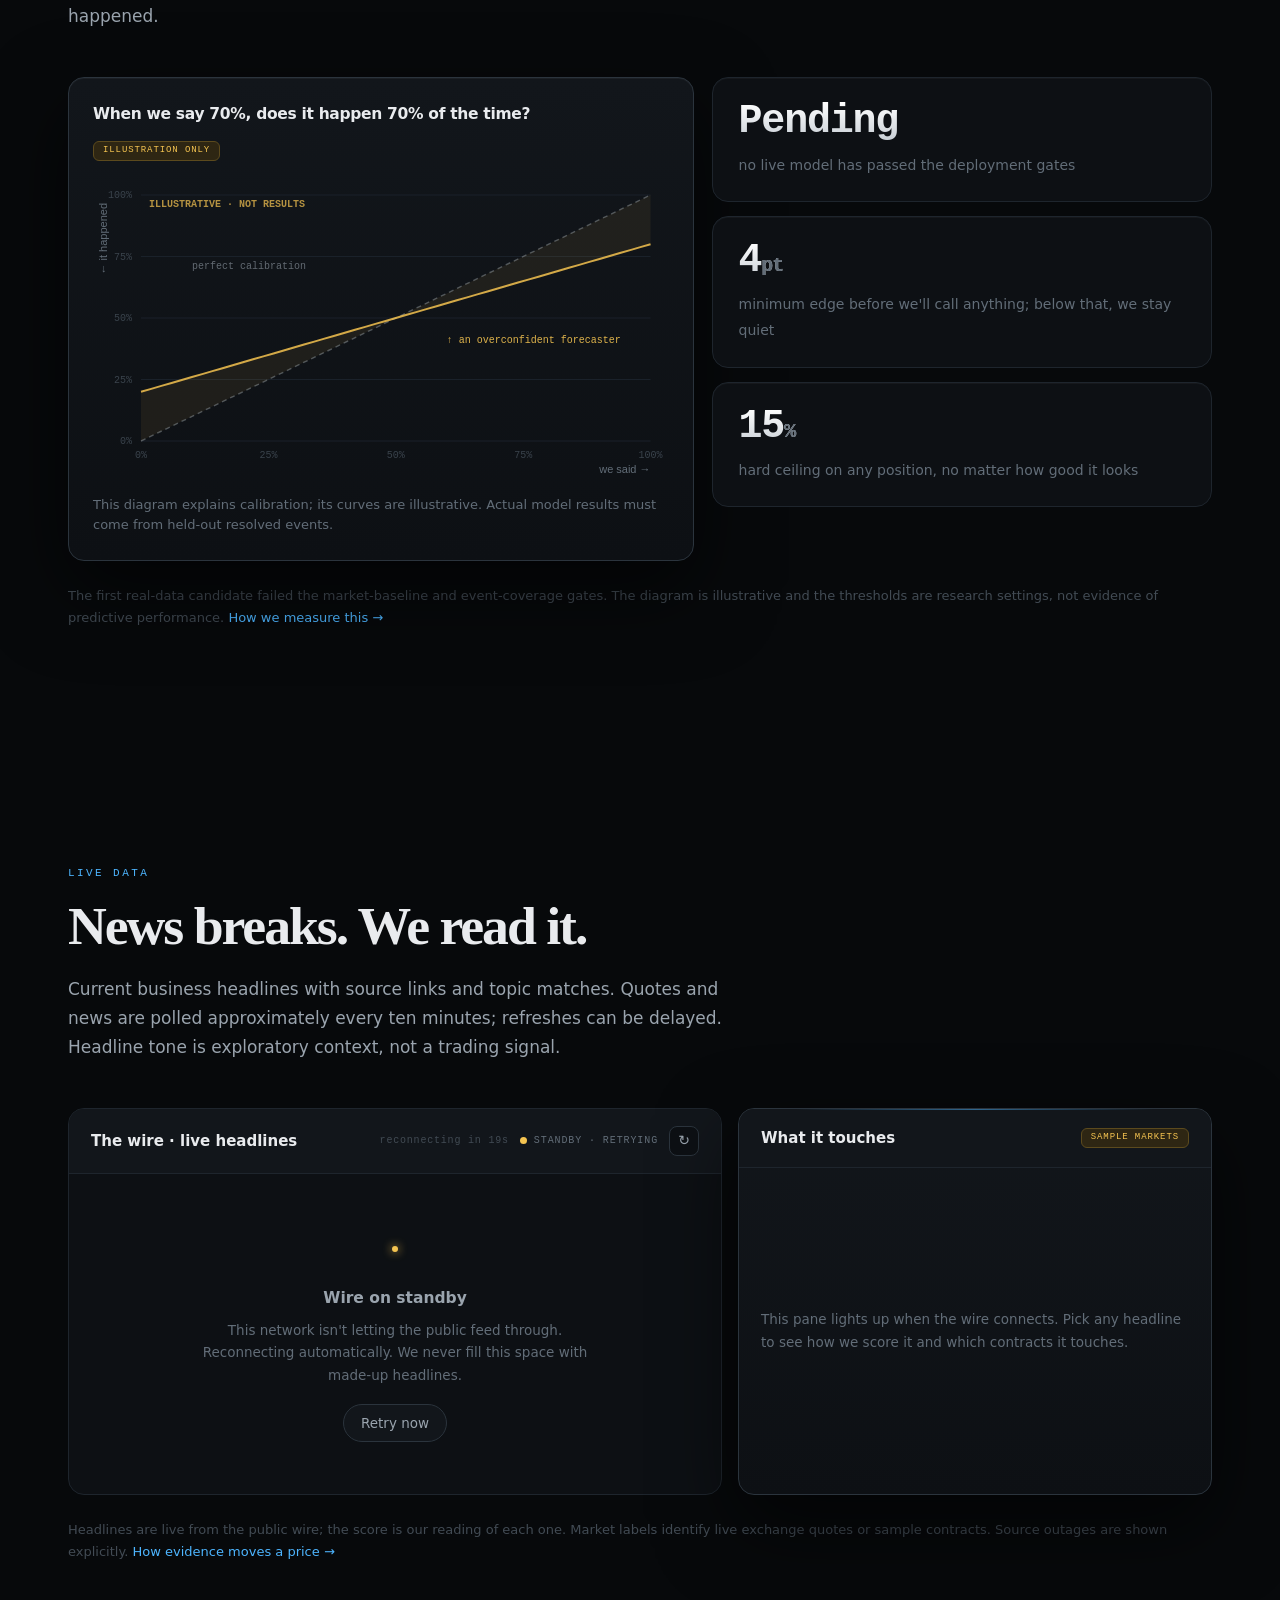
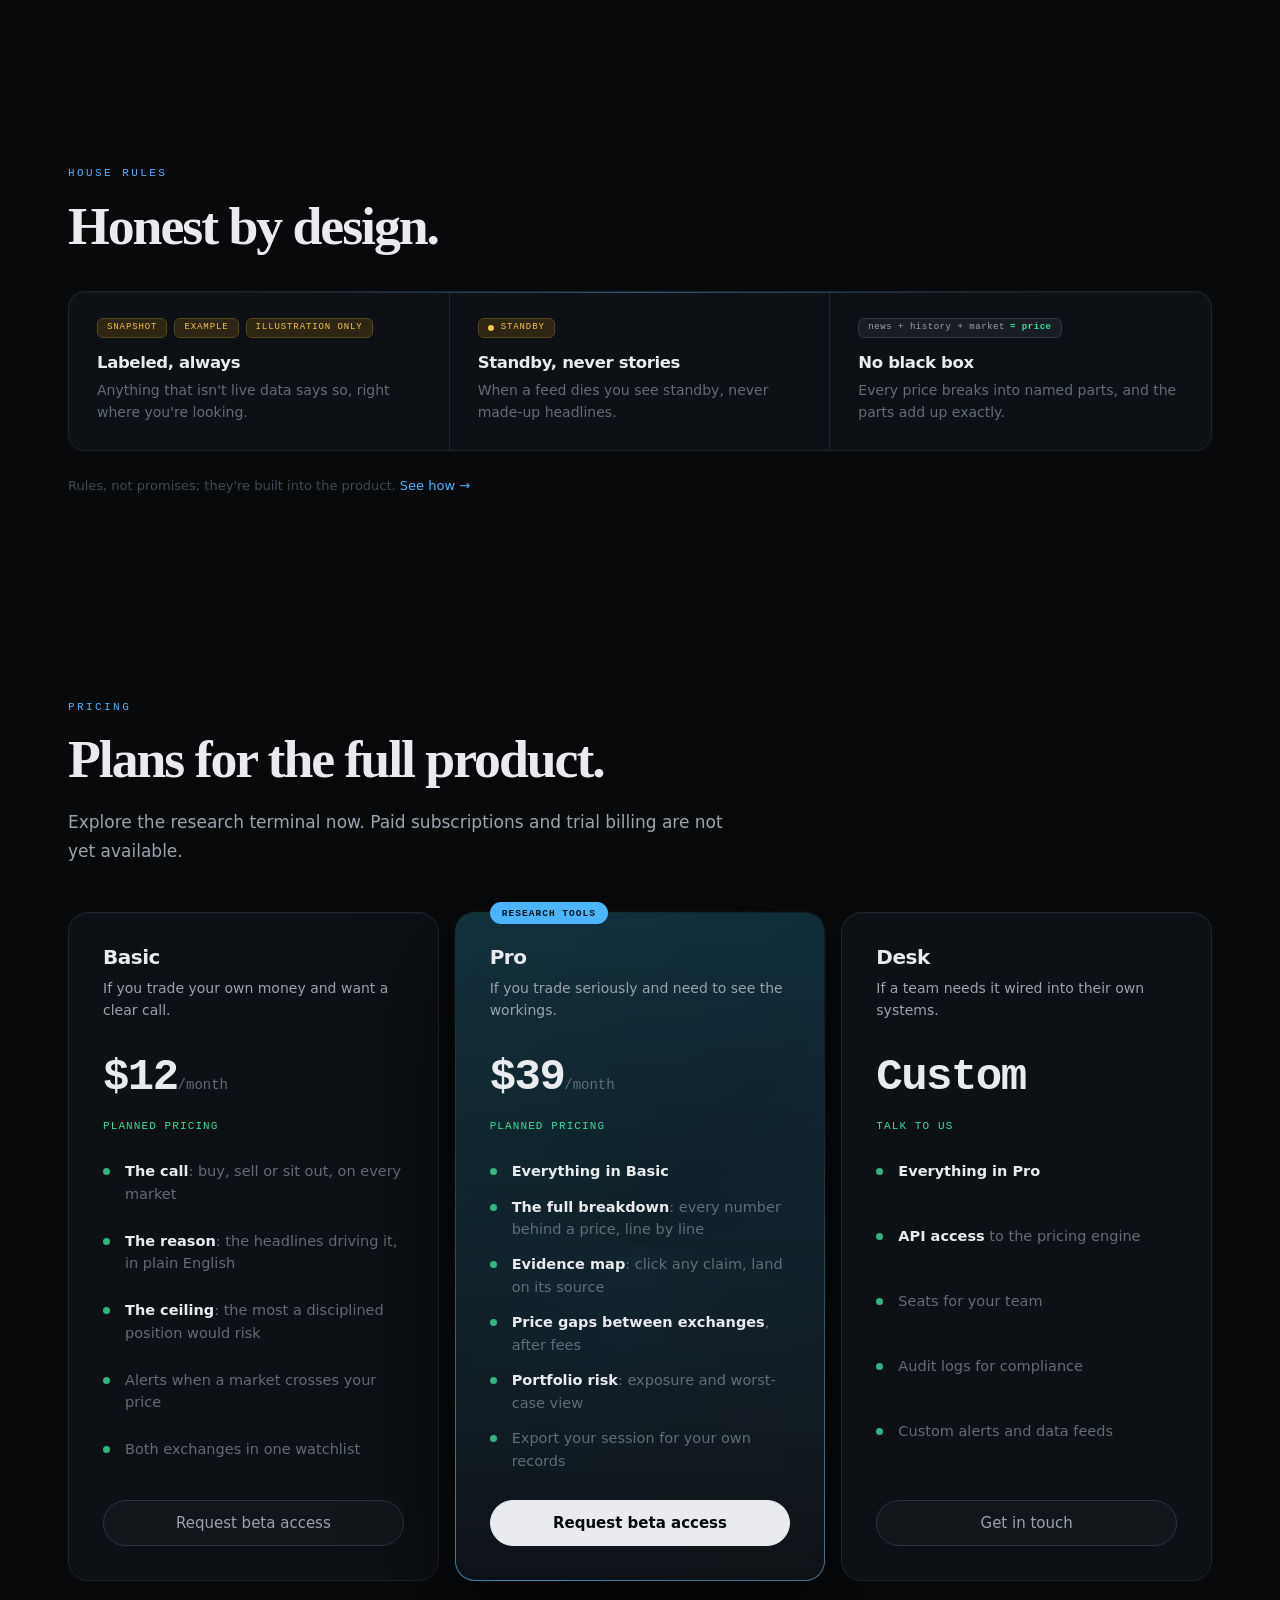
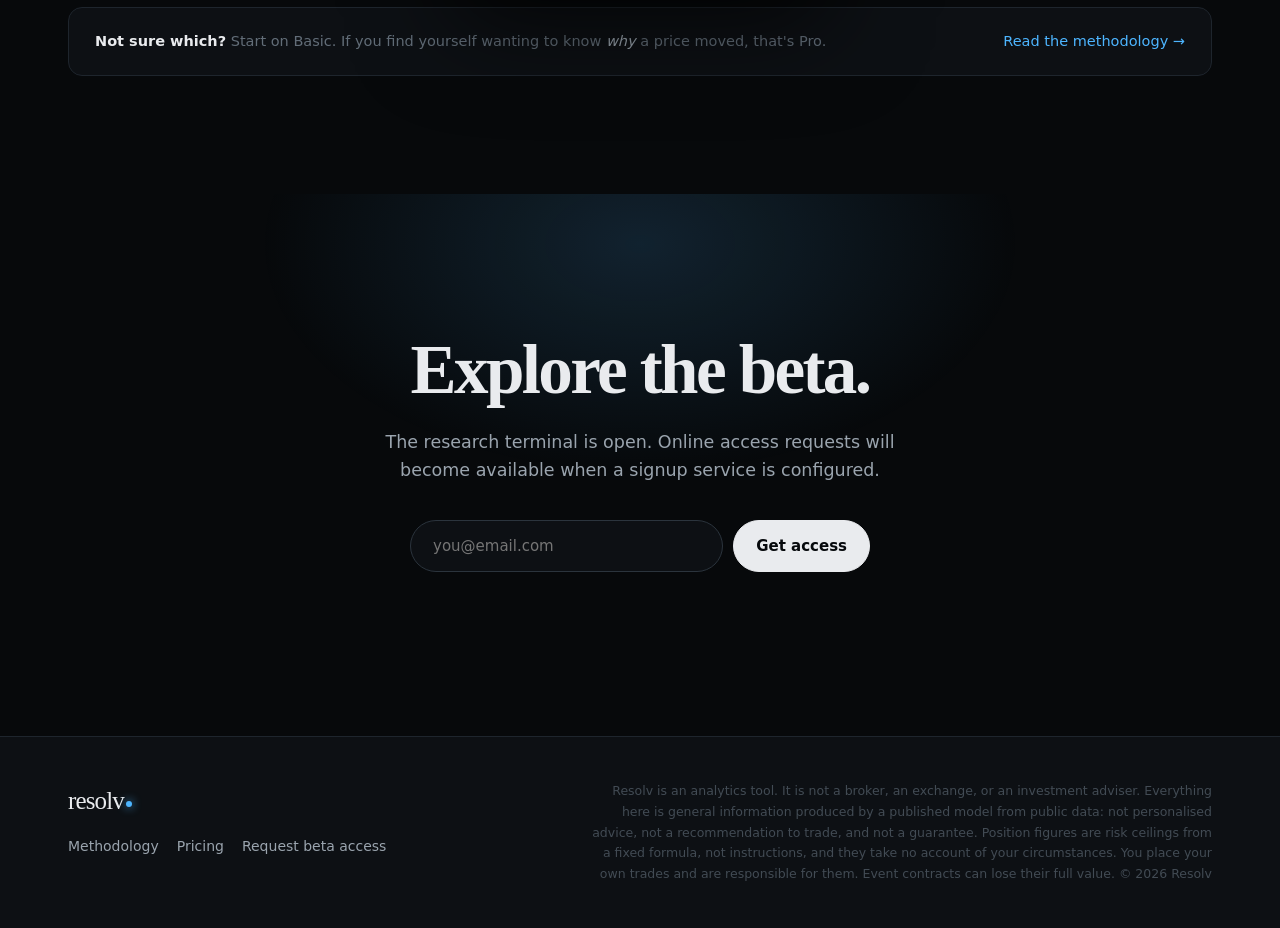
==== commit 8eeb8b13: "Label illustrative performance and avoid unrelated headline-contract matches" ====
--- a/index.html
+++ b/index.html
@@ -9,17 +9,17 @@
 <meta http-equiv="Content-Security-Policy" content="default-src 'none'; script-src 'self' 'sha256-tHd4qJ0R/vQfI0CbRTiL3XGSi+Tun7VhOcDbx08aLKA='; style-src 'self' 'unsafe-inline' https://fonts.googleapis.com; font-src https://fonts.gstatic.com; img-src 'self' data:; connect-src 'self' https://api.gdeltproject.org; base-uri 'none'; form-action 'self'; object-src 'none'; frame-src 'none'; upgrade-insecure-requests">
 <meta name="referrer" content="strict-origin-when-cross-origin">
 <title>Resolv · The Intelligence Layer for Prediction Markets</title>
-<meta name="description" content="Resolv reads the news wire across Kalshi and Polymarket, works out what each story means for every open contract, and shows you where the evidence and the market disagree. 14 days free.">
+<meta name="description" content="Explore selected Kalshi and Polymarket contracts, timestamped news, and transparent research tools. No account required.">
 <meta name="theme-color" content="#07090b">
 <link rel="canonical" href="https://resolvterminal.com/">
 <meta property="og:type" content="website">
 <meta property="og:site_name" content="Resolv">
 <meta property="og:title" content="Resolv · The Intelligence Layer for Prediction Markets">
-<meta property="og:description" content="Every headline, every contract, one screen. See what the evidence says, and where the market disagrees.">
+<meta property="og:description" content="Selected markets, current headlines, and transparent research tools in one screen.">
 <meta property="og:url" content="https://resolvterminal.com/">
 <meta name="twitter:card" content="summary_large_image">
 <meta name="twitter:title" content="Resolv · The Intelligence Layer for Prediction Markets">
-<meta name="twitter:description" content="Every headline, every contract, one screen. See what the evidence says, and where the market disagrees.">
+<meta name="twitter:description" content="Selected markets, current headlines, and transparent research tools in one screen.">
 <link rel="icon" href="data:image/svg+xml,%3Csvg xmlns='http://www.w3.org/2000/svg' viewBox='0 0 32 32'%3E%3Crect width='32' height='32' rx='7' fill='%2307090b'/%3E%3Ccircle cx='11' cy='12' r='4' fill='%23bd8a10'/%3E%3Ccircle cx='22' cy='20' r='3' fill='%234db5ff'/%3E%3Cpath d='M11 12 L22 20' stroke='%23e05a6d' stroke-width='1.6'/%3E%3C/svg%3E">
 <link rel="preconnect" href="https://fonts.googleapis.com">
 <link rel="preconnect" href="https://fonts.gstatic.com" crossorigin>
@@ -62,15 +62,15 @@
   <canvas id="heroBg" class="hero-bg" aria-hidden="true"></canvas>
   <div class="wrap hero-grid">
     <div class="hero-copy">
-      <p class="eyebrow fade-1">Every headline · Every contract</p>
+      <p class="eyebrow fade-1">Market quotes · News · Research</p>
       <h1 class="display">
         <span class="line"><span class="w">The</span> <span class="w">intelligence</span> <span class="w">layer</span></span>
         <span class="line"><span class="w">for</span> <span class="w accent">prediction</span> <span class="w accent">markets.</span></span>
       </h1>
-      <p class="hero-sub fade-2">Hundreds of headlines a day, hundreds of open contracts, and no way to read them all. Resolv gathers the news from everywhere, works out what each story means for every contract, and shows you where the evidence and the market disagree.</p>
+      <p class="hero-sub fade-2">Explore selected Kalshi and Polymarket contracts alongside current business headlines. Compare quotes, inspect research estimates, and track a paper portfolio. Every feed shows its status; predictive performance is still under validation.</p>
       <div class="btn-row fade-3">
         <a class="btn primary lg" href="terminal.html#app">Open the terminal</a>
-        <a class="btn lg ghost" href="#what" data-terminal-link>Open research terminal</a>
+        <a class="btn lg ghost" href="#live">Explore the live data</a>
       </div>
       <p class="hero-note fade-3">
         <span class="live-pill" id="heroLive"><span class="hp-dot"></span>NEWS WIRE · CONNECTING</span>
@@ -121,7 +121,7 @@
     <div class="strip-item rv"><b class="accent">2</b><span>exchanges in one place</span></div>
     <div class="strip-item rv"><b class="up">Every ~10 min</b><span>prices and news refreshed</span></div>
     <div class="strip-item rv"><b>5</b><span>reasons behind every call</span></div>
-    <div class="strip-item rv"><b class="warn">14 days</b><span>free, no card</span></div>
+    <div class="strip-item rv"><b class="warn">Open beta</b><span>no account required</span></div>
   </div>
 </section>
 
@@ -130,7 +130,7 @@
   <div class="wrap">
     <div class="section-head rv">
       <p class="kicker">What it does</p>
-      <h2 class="statement sm">Three things, every minute.</h2>
+      <h2 class="statement sm">Three tools for your research.</h2>
     </div>
     <div class="cards3">
       <div class="card vcard rv">
@@ -152,7 +152,7 @@
       <div class="card vcard rv">
         <div class="ico">02</div>
         <h3>Works out what it means</h3>
-        <p>Each headline is scored and matched to the contracts it actually bears on, so what you get is the reasoning, not just a number. If we can't point to a reason, we don't make a call.</p>
+        <p>Explore keyword matches and headline tone as research context. A topic match does not establish how a story changes the probability of a contract.</p>
         <svg class="card-viz" viewBox="0 0 220 56" aria-hidden="true">
           <g stroke="#e05a6d" stroke-opacity=".55" stroke-width="1.4" class="viz-links">
             <path pathLength="1" d="M110 28 L34 12"/><path pathLength="1" d="M110 28 L52 46"/><path pathLength="1" d="M110 28 L176 10"/><path pathLength="1" d="M110 28 L188 42"/>
@@ -188,7 +188,7 @@
     </div>
     <div class="scene-copy">
       <p class="beat" data-beat="0">News breaks.</p>
-      <p class="beat" data-beat="1">Resolv reads it <em>in seconds.</em></p>
+      <p class="beat" data-beat="1">Resolv gathers it <em>on the next update.</em></p>
       <p class="beat" data-beat="2">The price takes time to catch up.</p>
       <p class="beat" data-beat="3">That lag is <em>what we watch for.</em></p>
     </div>
@@ -203,7 +203,7 @@
   <div class="wrap">
     <div class="section-head rv">
       <p class="kicker">How it works</p>
-      <h2 class="statement sm">From headline to sized position, in seconds.</h2>
+      <h2 class="statement sm">From current quotes to a research scenario.</h2>
     </div>
     <div class="step-strip">
       <div class="card step-item rv">
@@ -232,7 +232,7 @@
           </svg>
         </div>
         <h3>We read it</h3>
-        <p>Scored in seconds: which way it pushes prices, and how hard.</p>
+        <p>Inspect the source and topic. Generic news tone is not an outcome forecast.</p>
         <span class="step-link" aria-hidden="true"></span>
       </div>
       <div class="card step-item rv">
@@ -245,7 +245,7 @@
           </svg>
         </div>
         <h3>We price it</h3>
-        <p>What it's worth, next to what the market is charging.</p>
+        <p>Inspect a heuristic estimate beside the market quote; validated forecasts are a separate feature.</p>
         <span class="step-link" aria-hidden="true"></span>
       </div>
       <div class="card step-item rv">
@@ -306,18 +306,18 @@
       <div class="proof-chart rv">
         <div class="pc-head">
           <b>When we say 70%, does it happen 70% of the time?</b>
-          <span class="badge-sample">VALIDATION RUN</span>
-        </div>
-        <canvas id="calChart" aria-label="Chart comparing forecast probability to how often those events actually happened; points sit close to the perfect-calibration line"></canvas>
-        <p class="pc-note">Each dot is a group of forecasts. The closer to the line, the better calibrated. Off the line means we were over- or under-confident.</p>
+          <span class="badge-sample">ILLUSTRATION ONLY</span>
+        </div>
+        <canvas id="calChart" aria-label="Illustration of calibration concepts, not measured model performance"></canvas>
+        <p class="pc-note">This diagram explains calibration; its curves are illustrative. Actual model results must come from held-out resolved events.</p>
       </div>
       <div class="proof-stats">
-        <div class="pstat rv"><b class="mono" data-count="73" data-suffix="%">0</b><span>of our confident calls landed on the right side in validation</span></div>
+        <div class="pstat rv"><b class="mono">Pending</b><span>no live model has passed the deployment gates</span></div>
         <div class="pstat rv"><b class="mono">4<span class="dim">pt</span></b><span>minimum edge before we'll call anything; below that, we stay quiet</span></div>
         <div class="pstat rv"><b class="mono">15<span class="dim">%</span></b><span>hard ceiling on any position, no matter how good it looks</span></div>
       </div>
     </div>
-    <p class="fine rv">Figures from our current validation run on sample history, not a live track record; we'll publish live results as they accumulate. <a href="methodology.html#calibration">How we measure this →</a></p>
+    <p class="fine rv">The first real-data candidate failed the market-baseline and event-coverage gates. The diagram is illustrative and the thresholds are research settings, not evidence of predictive performance. <a href="methodology.html#calibration">How we measure this →</a></p>
   </div>
 </section>
 
@@ -327,7 +327,7 @@
     <div class="section-head rv">
       <p class="kicker">Live data</p>
       <h2 class="statement sm">News breaks. We read it.</h2>
-      <p class="lede">Real headlines, loading in your browser as you read, each one scored for direction and mapped to the contracts it touches. Pick any headline to see our read.</p>
+      <p class="lede">Current business headlines with source links and topic matches. Quotes and news are polled approximately every ten minutes; refreshes can be delayed. Headline tone is exploratory context, not a trading signal.</p>
     </div>
     <div class="wire rv">
       <div class="feed">
@@ -369,7 +369,7 @@
         <div class="hb-top" aria-hidden="true">
           <span class="badge-sample">SNAPSHOT</span>
           <span class="badge-sample">EXAMPLE</span>
-          <span class="badge-sample">VALIDATION RUN</span>
+          <span class="badge-sample">ILLUSTRATION ONLY</span>
         </div>
         <h3>Labeled, always</h3>
         <p>Anything that isn't live data says so, right where you're looking.</p>
@@ -419,7 +419,7 @@
       </div>
 
       <div class="price-card feat rv">
-        <span class="ribbon">Most popular</span>
+        <span class="ribbon">Research tools</span>
         <span class="price-sheen" aria-hidden="true"></span>
         <h3>Pro</h3>
         <p class="who">If you trade seriously and need to see the workings.</p>
@@ -462,8 +462,8 @@
 <!-- ══════════ CTA ══════════ -->
 <section class="band cta-band" id="access">
   <div class="wrap">
-    <h2 class="statement center rv">Start free.</h2>
-    <p class="cta-sub rv">Private beta. Request an invitation; no payment is collected.</p>
+    <h2 class="statement center rv">Explore the beta.</h2>
+    <p class="cta-sub rv">The research terminal is open. Online access requests will become available when a signup service is configured.</p>
     <form class="wait-form rv" id="waitForm" novalidate>
       <input type="email" id="waitEmail" placeholder="you@email.com" aria-label="Email address" autocomplete="email" maxlength="254" spellcheck="false" required>
       <button class="btn primary" type="submit" id="waitBtn">Get access</button>
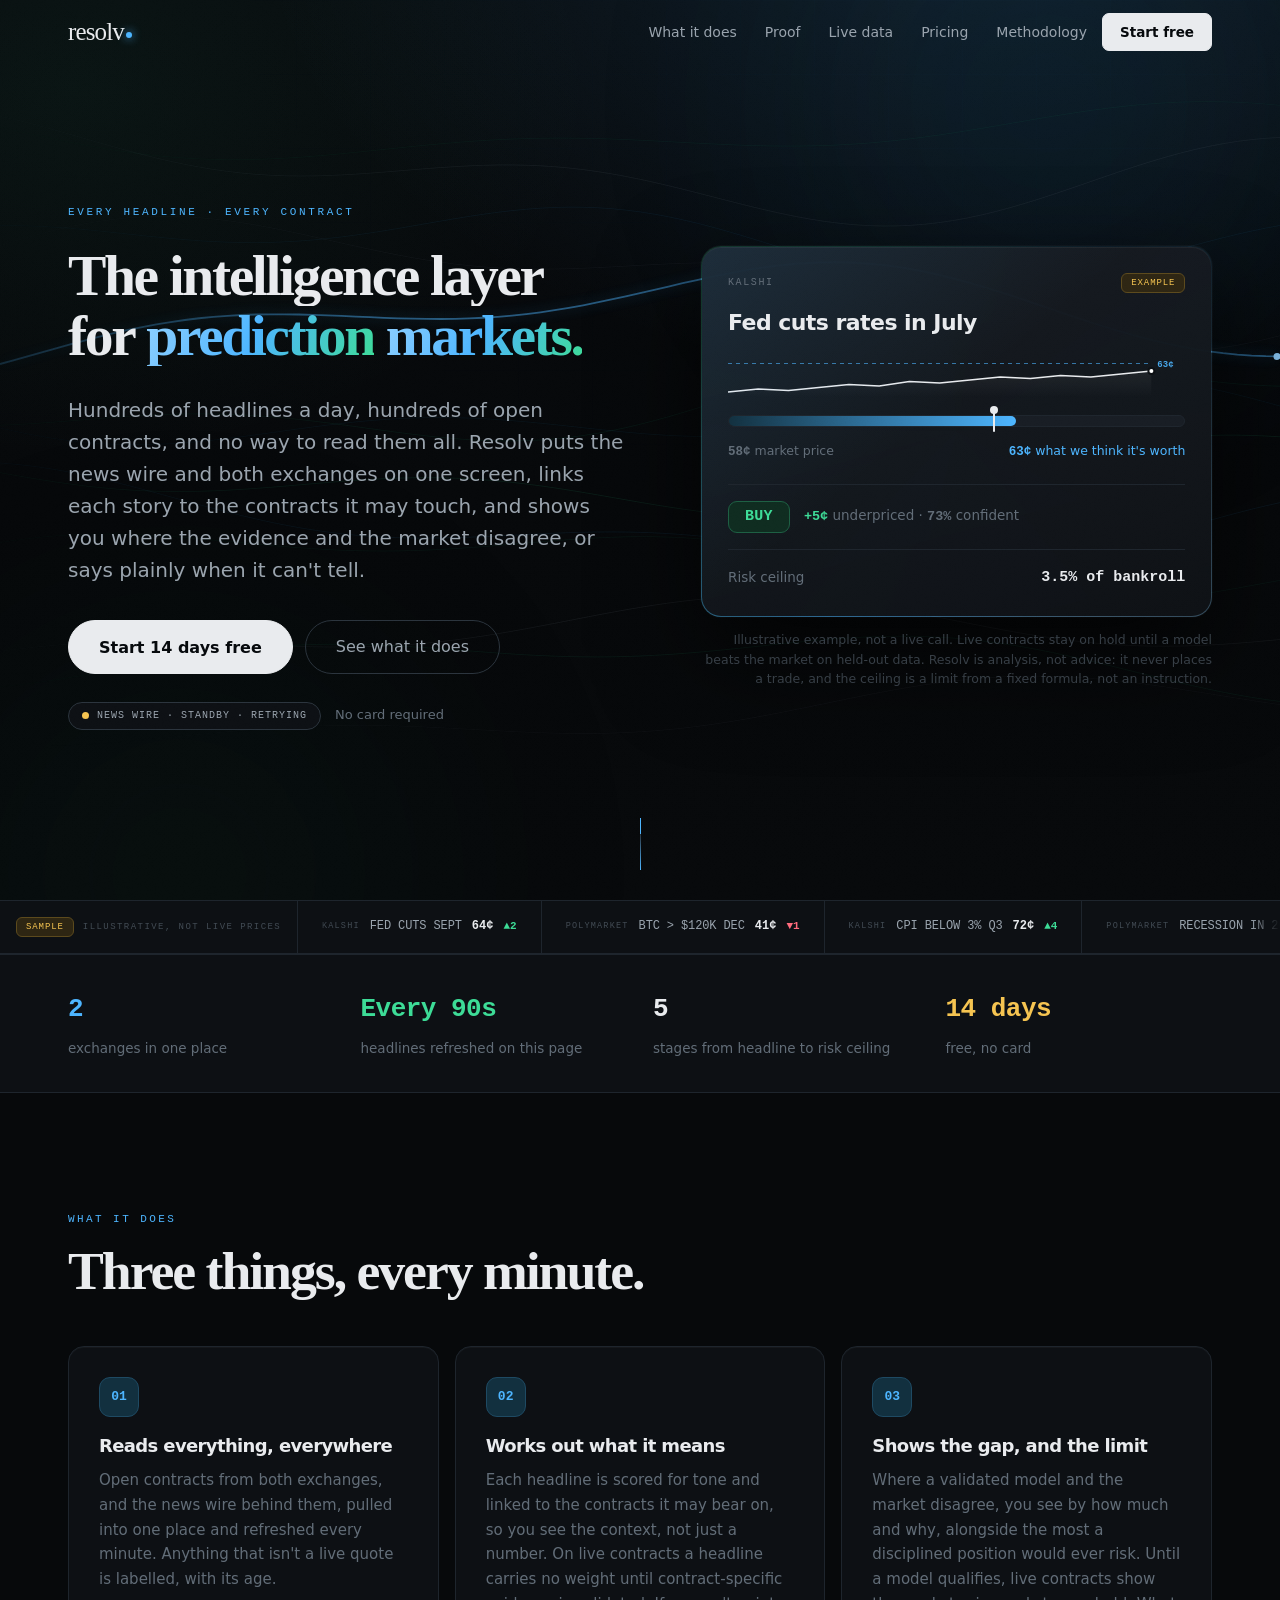
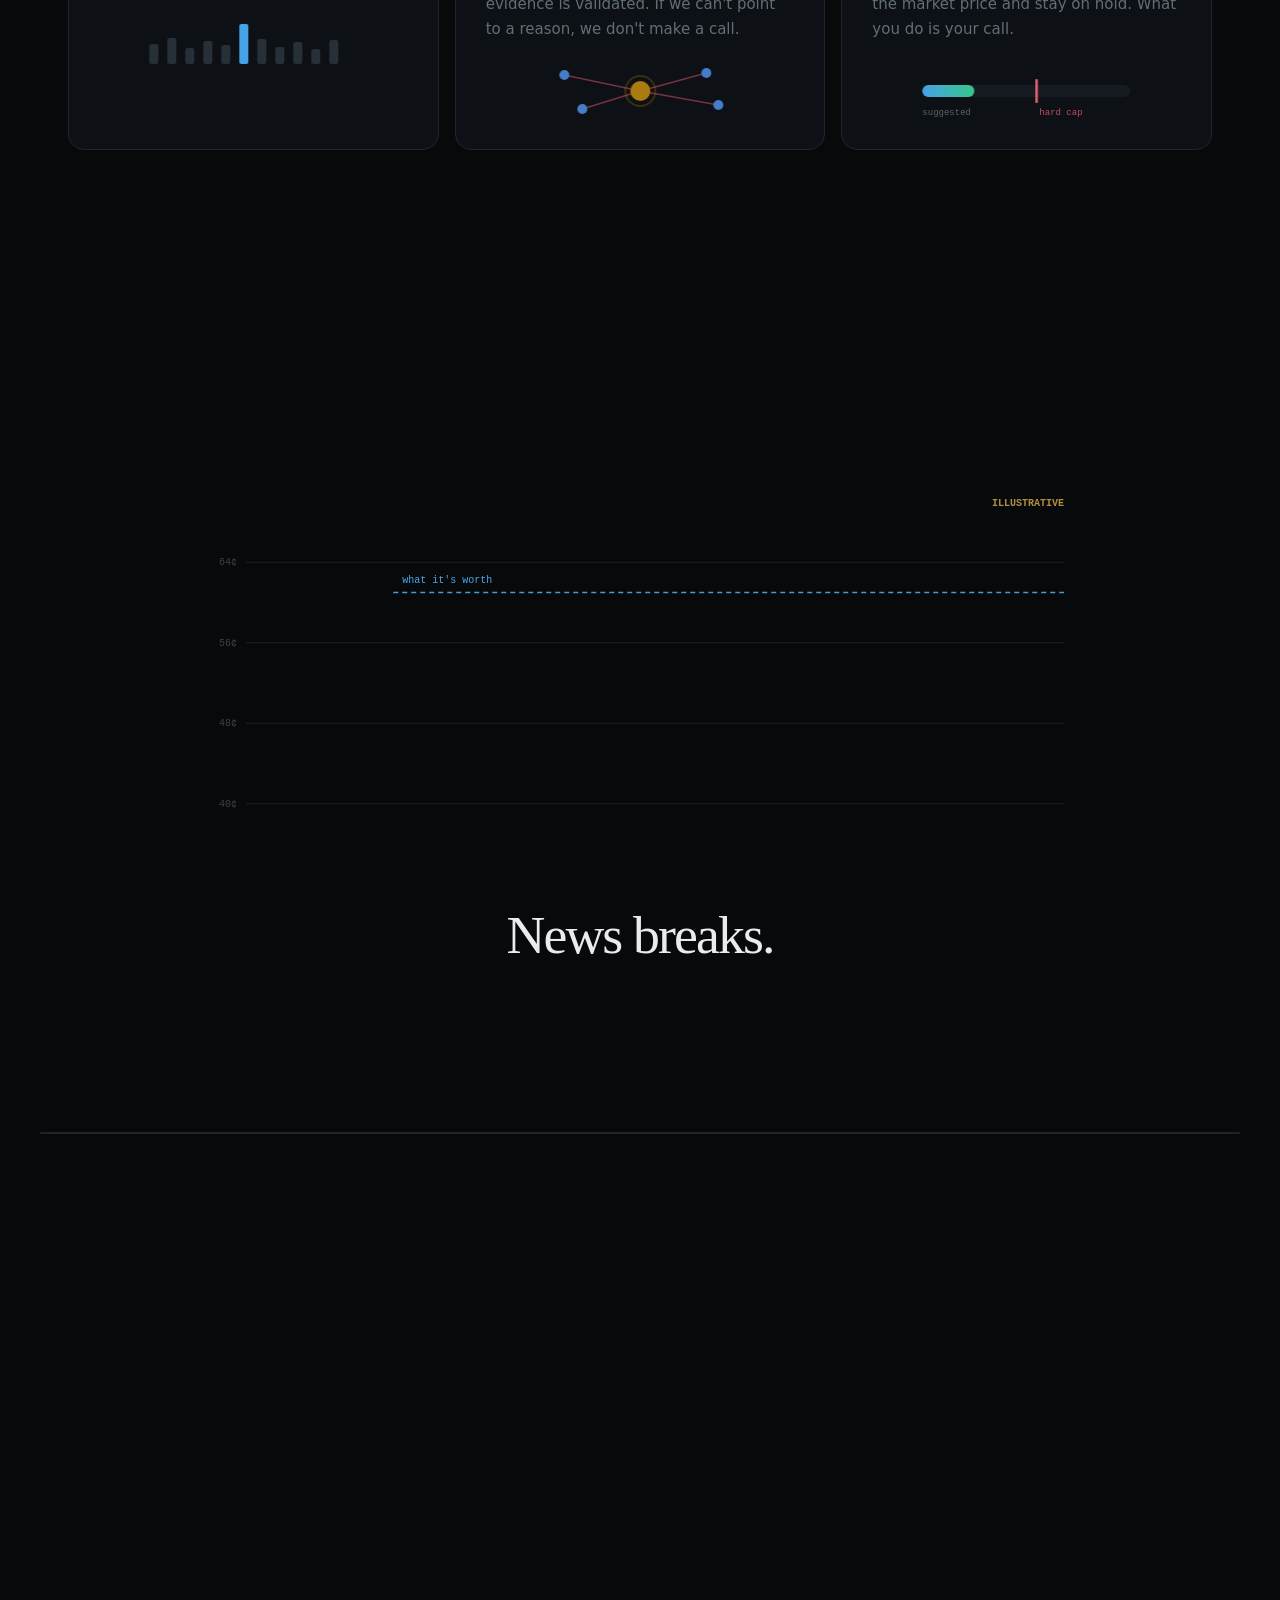
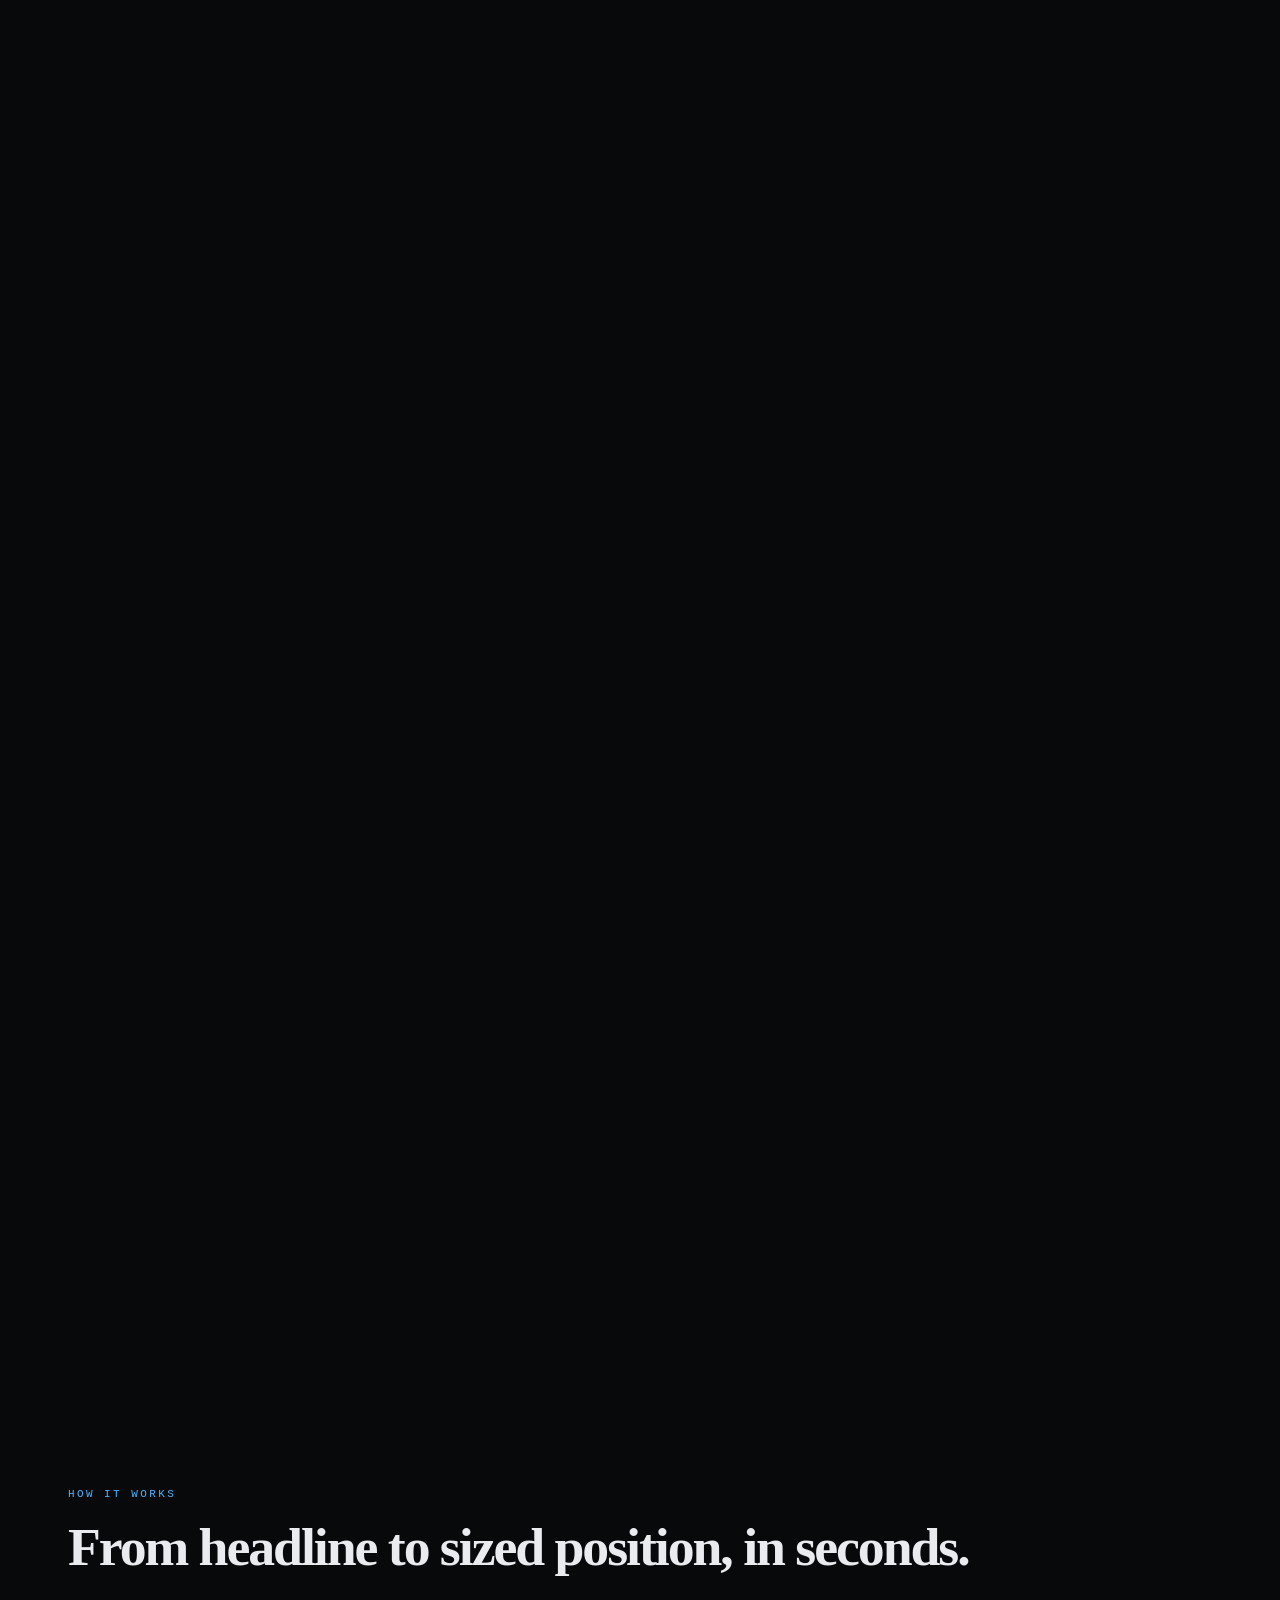
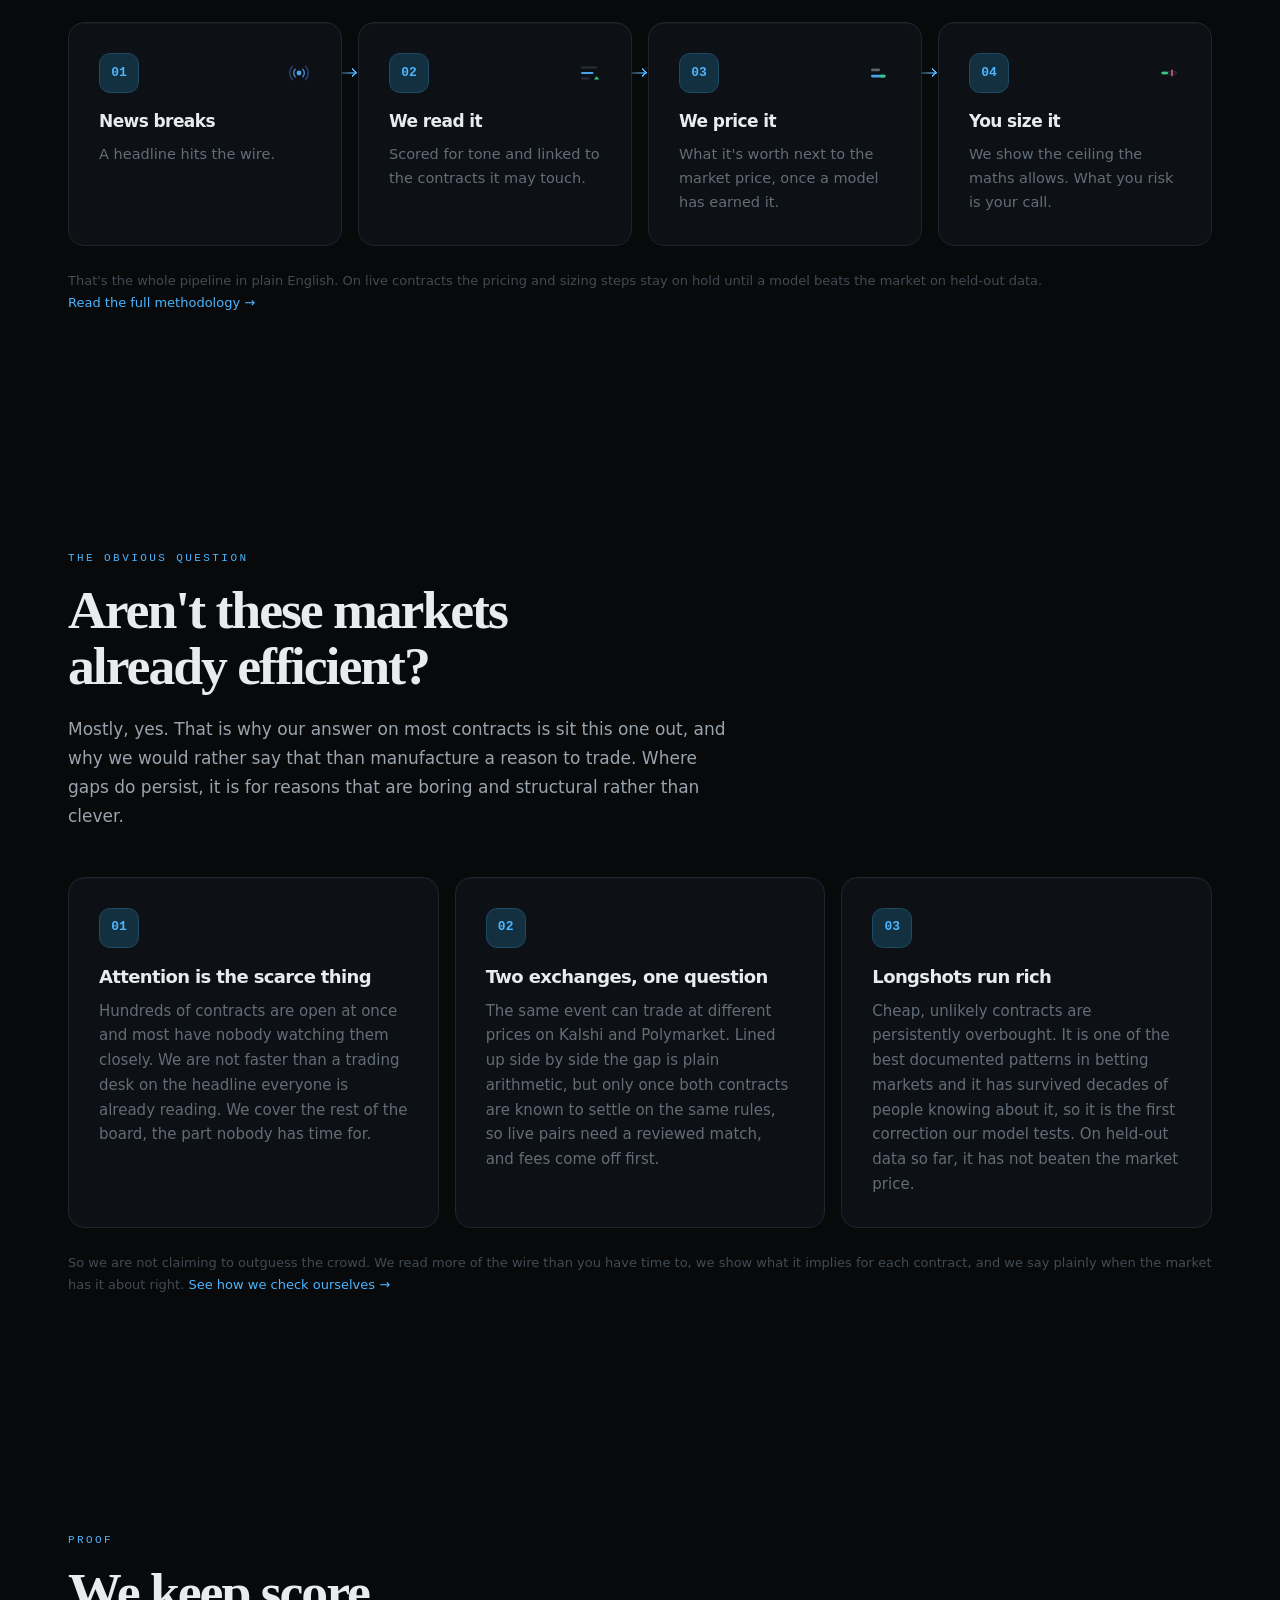
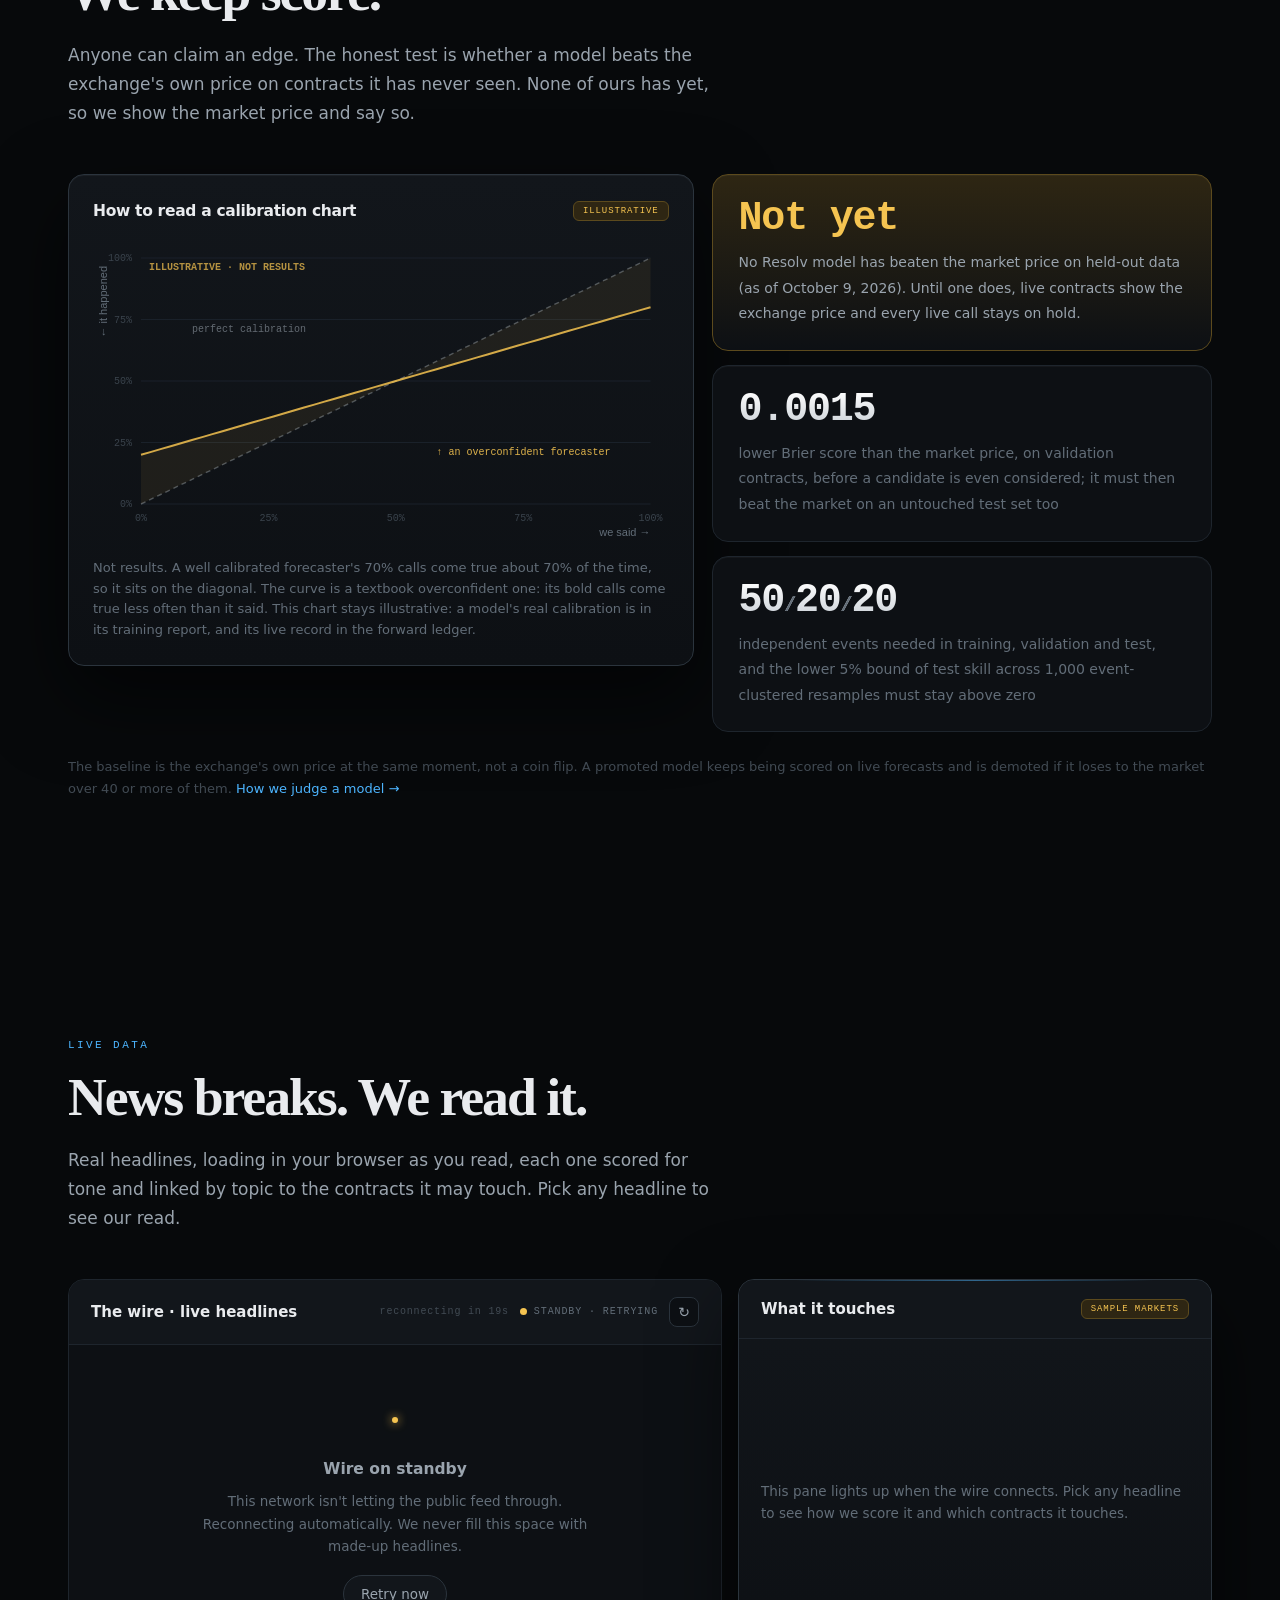
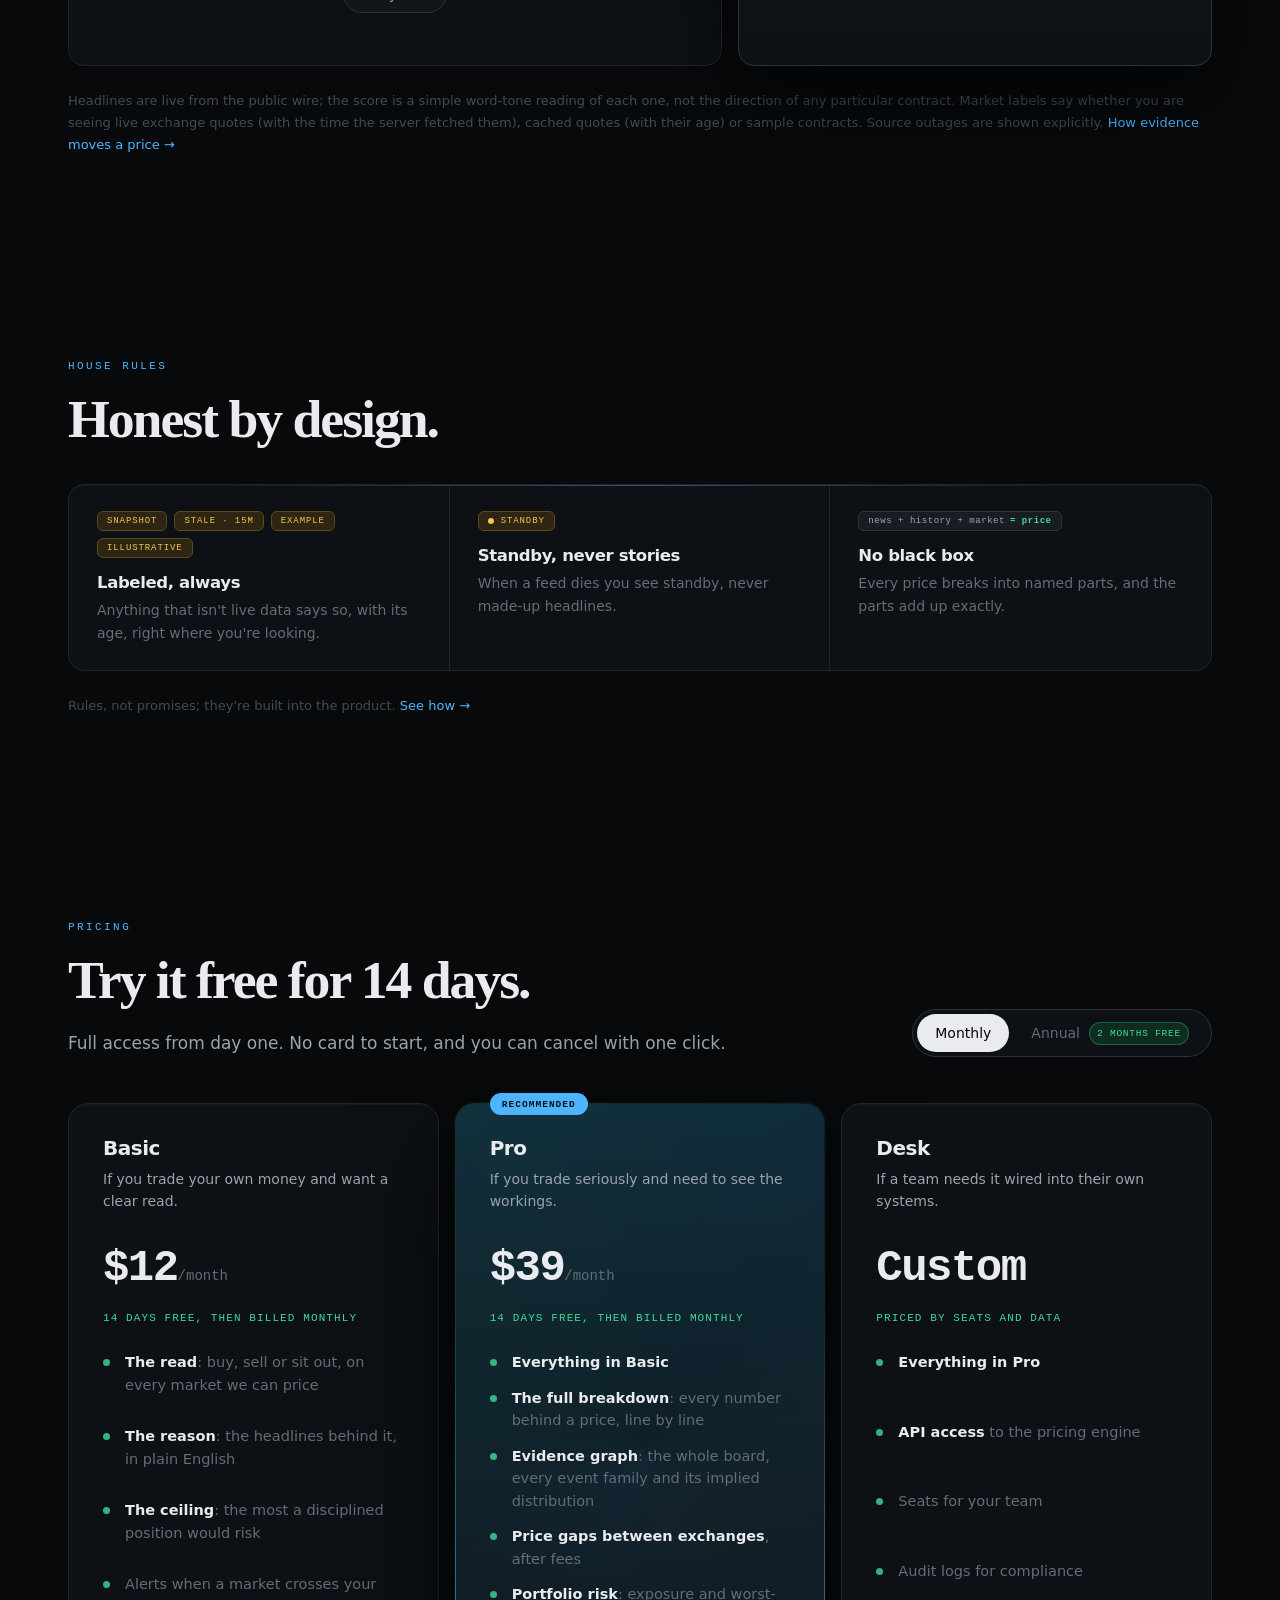
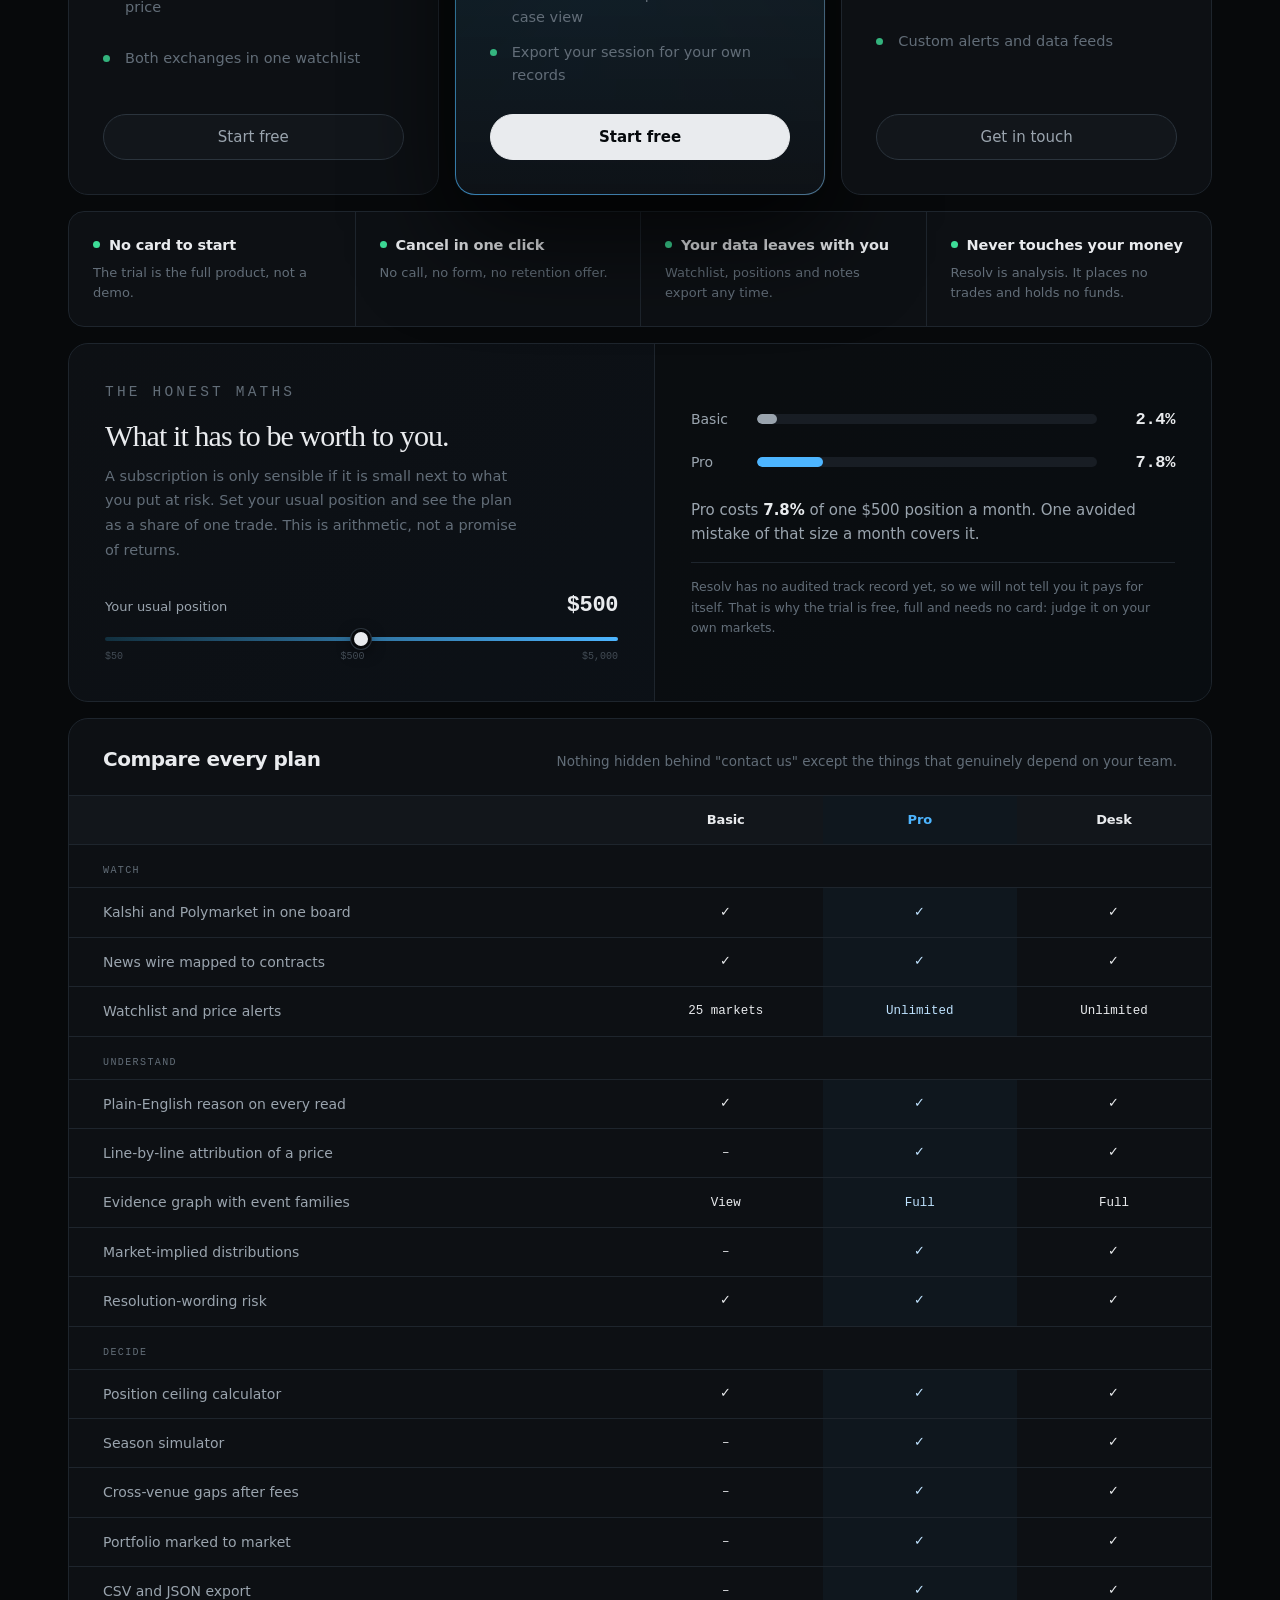
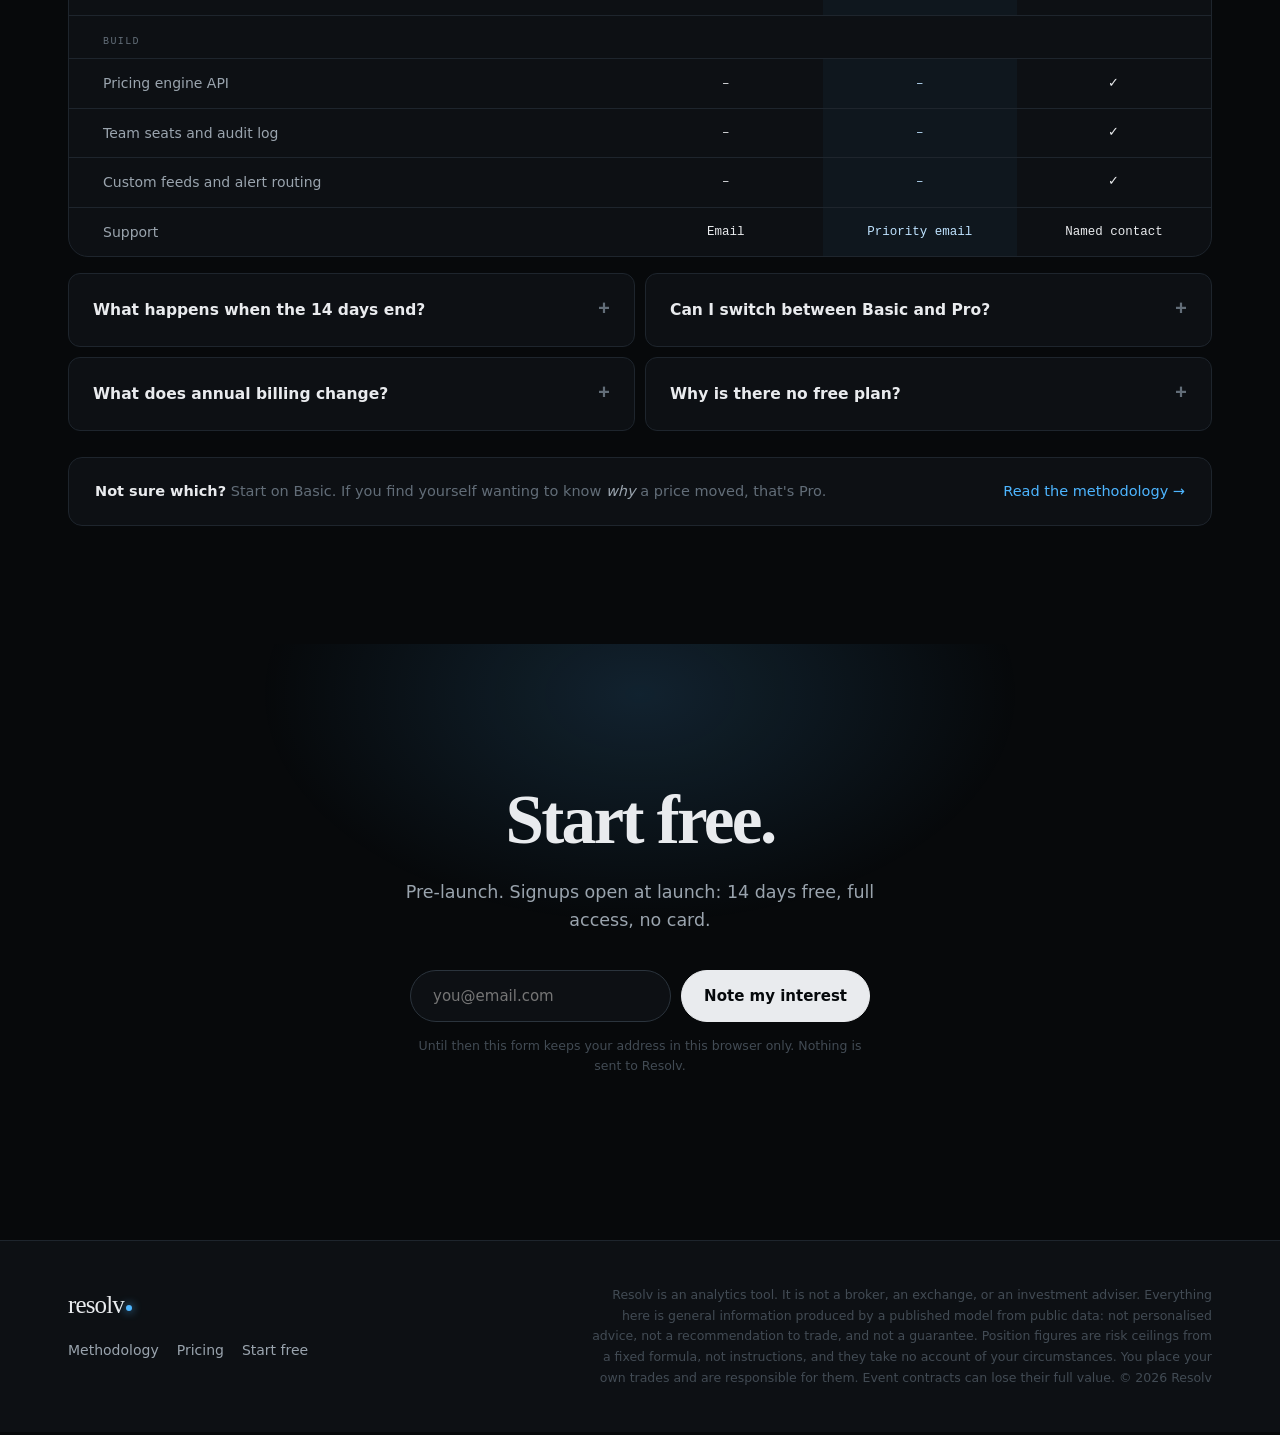
==== commit de550db1: "Resolv website" ====
--- a/index.html
+++ b/index.html
@@ -4,22 +4,23 @@
 <meta charset="UTF-8">
 <meta name="viewport" content="width=device-width, initial-scale=1.0">
 <!-- Security: CSP mirrors Website/_headers (real headers win where supported).
-     If you set WAITLIST_ENDPOINT in script.js, add its origin to connect-src
-     here AND in _headers, or the browser will block the signup POST. -->
+     connect-src must stay identical in index.html, methodology.html, 404.html
+     and _headers. If you set API_ORIGIN in script.js, add that origin to all
+     four, or the browser will block the feed and the signup POST. -->
 <meta http-equiv="Content-Security-Policy" content="default-src 'none'; script-src 'self' 'sha256-tHd4qJ0R/vQfI0CbRTiL3XGSi+Tun7VhOcDbx08aLKA='; style-src 'self' 'unsafe-inline' https://fonts.googleapis.com; font-src https://fonts.gstatic.com; img-src 'self' data:; connect-src 'self' https://api.gdeltproject.org; base-uri 'none'; form-action 'self'; object-src 'none'; frame-src 'none'; upgrade-insecure-requests">
 <meta name="referrer" content="strict-origin-when-cross-origin">
 <title>Resolv · The Intelligence Layer for Prediction Markets</title>
-<meta name="description" content="Explore selected Kalshi and Polymarket contracts, timestamped news, and transparent research tools. No account required.">
+<meta name="description" content="Resolv puts the news wire, Kalshi and Polymarket on one screen, links each story to the contracts it may touch, and shows where the evidence and the market disagree, or says plainly when it can't tell. 14 days free.">
 <meta name="theme-color" content="#07090b">
 <link rel="canonical" href="https://resolvterminal.com/">
 <meta property="og:type" content="website">
 <meta property="og:site_name" content="Resolv">
 <meta property="og:title" content="Resolv · The Intelligence Layer for Prediction Markets">
-<meta property="og:description" content="Selected markets, current headlines, and transparent research tools in one screen.">
+<meta property="og:description" content="Every headline, every contract, one screen. See what the evidence says, and where the market disagrees.">
 <meta property="og:url" content="https://resolvterminal.com/">
 <meta name="twitter:card" content="summary_large_image">
 <meta name="twitter:title" content="Resolv · The Intelligence Layer for Prediction Markets">
-<meta name="twitter:description" content="Selected markets, current headlines, and transparent research tools in one screen.">
+<meta name="twitter:description" content="Every headline, every contract, one screen. See what the evidence says, and where the market disagrees.">
 <link rel="icon" href="data:image/svg+xml,%3Csvg xmlns='http://www.w3.org/2000/svg' viewBox='0 0 32 32'%3E%3Crect width='32' height='32' rx='7' fill='%2307090b'/%3E%3Ccircle cx='11' cy='12' r='4' fill='%23bd8a10'/%3E%3Ccircle cx='22' cy='20' r='3' fill='%234db5ff'/%3E%3Cpath d='M11 12 L22 20' stroke='%23e05a6d' stroke-width='1.6'/%3E%3C/svg%3E">
 <link rel="preconnect" href="https://fonts.googleapis.com">
 <link rel="preconnect" href="https://fonts.gstatic.com" crossorigin>
@@ -43,7 +44,7 @@
       <a href="#live">Live data</a>
       <a href="#pricing">Pricing</a>
       <a href="methodology.html">Methodology</a>
-      <a class="btn primary sm" href="#access">Request beta access</a>
+      <a class="btn primary sm" href="#access">Start free</a>
     </div>
     <button class="navtoggle" id="navToggle" aria-label="Open menu" aria-expanded="false" aria-controls="mobileMenu">☰</button>
   </div>
@@ -51,7 +52,7 @@
 <div class="mobilemenu" id="mobileMenu">
   <a href="#what">What it does</a><a href="#proof">Proof</a><a href="#live">Live data</a>
   <a href="#pricing">Pricing</a><a href="methodology.html">Methodology</a>
-  <a class="btn primary" href="#access">Request beta access</a>
+  <a class="btn primary" href="#access">Start free</a>
 </div>
 
 <main id="main">
@@ -62,19 +63,19 @@
   <canvas id="heroBg" class="hero-bg" aria-hidden="true"></canvas>
   <div class="wrap hero-grid">
     <div class="hero-copy">
-      <p class="eyebrow fade-1">Market quotes · News · Research</p>
+      <p class="eyebrow fade-1">Every headline · Every contract</p>
       <h1 class="display">
         <span class="line"><span class="w">The</span> <span class="w">intelligence</span> <span class="w">layer</span></span>
         <span class="line"><span class="w">for</span> <span class="w accent">prediction</span> <span class="w accent">markets.</span></span>
       </h1>
-      <p class="hero-sub fade-2">Explore selected Kalshi and Polymarket contracts alongside current business headlines. Compare quotes, inspect research estimates, and track a paper portfolio. Every feed shows its status; predictive performance is still under validation.</p>
+      <p class="hero-sub fade-2">Hundreds of headlines a day, hundreds of open contracts, and no way to read them all. Resolv puts the news wire and both exchanges on one screen, links each story to the contracts it may touch, and shows you where the evidence and the market disagree, or says plainly when it can't tell.</p>
       <div class="btn-row fade-3">
-        <a class="btn primary lg" href="terminal.html#app">Open the terminal</a>
-        <a class="btn lg ghost" href="#live">Explore the live data</a>
+        <a class="btn primary lg" href="#access">Start 14 days free</a>
+        <a class="btn lg ghost" href="#what" data-terminal-link>Explore the terminal</a>
       </div>
       <p class="hero-note fade-3">
         <span class="live-pill" id="heroLive"><span class="hp-dot"></span>NEWS WIRE · CONNECTING</span>
-        <span class="hero-note-txt">No account required for the research terminal</span>
+        <span class="hero-note-txt">No card required</span>
       </p>
     </div>
 
@@ -103,15 +104,15 @@
         <b class="mono">3.5% of bankroll</b>
       </div>
     </div>
-    <p class="micro hero-disclaim">Example output. Resolv is analysis, not advice: we never place a trade, and the ceiling is a limit from a fixed formula, not an instruction.</p>
+    <p class="micro hero-disclaim">Illustrative example, not a live call. Live contracts stay on hold until a model beats the market on held-out data. Resolv is analysis, not advice: it never places a trade, and the ceiling is a limit from a fixed formula, not an instruction.</p>
     </div>
   </div>
   <div class="scroll-cue fade-3" aria-hidden="true"><span class="cue-line"></span></div>
 </section>
 
 <!-- ══════════ TAPE (sample, labeled) ══════════ -->
-<section class="tape" aria-label="Sample market tape, illustrative, not live prices">
-  <div class="tape-label"><span class="badge-sample" id="tapeBadge">SAMPLE</span><span class="tape-note" id="tapeNote">NOT LIVE PRICES</span></div>
+<section class="tape" aria-label="Market tape: sample contracts, illustrative, until real exchange quotes load">
+  <div class="tape-label"><span class="badge-sample" id="tapeBadge">SAMPLE</span><span class="tape-note" id="tapeNote">ILLUSTRATIVE, NOT LIVE PRICES</span></div>
   <div class="tape-clip" aria-hidden="true"><div class="tape-track" id="tapeTrack"></div></div>
 </section>
 
@@ -119,9 +120,9 @@
 <section class="strip">
   <div class="wrap strip-grid">
     <div class="strip-item rv"><b class="accent">2</b><span>exchanges in one place</span></div>
-    <div class="strip-item rv"><b class="up">Every ~10 min</b><span>prices and news refreshed</span></div>
-    <div class="strip-item rv"><b>5</b><span>reasons behind every call</span></div>
-    <div class="strip-item rv"><b class="warn">Open beta</b><span>no account required</span></div>
+    <div class="strip-item rv"><b class="up">Every 90s</b><span>headlines refreshed on this page</span></div>
+    <div class="strip-item rv"><b>5</b><span>stages from headline to risk ceiling</span></div>
+    <div class="strip-item rv"><b class="warn">14 days</b><span>free, no card</span></div>
   </div>
 </section>
 
@@ -130,13 +131,13 @@
   <div class="wrap">
     <div class="section-head rv">
       <p class="kicker">What it does</p>
-      <h2 class="statement sm">Three tools for your research.</h2>
+      <h2 class="statement sm">Three things, every minute.</h2>
     </div>
     <div class="cards3">
       <div class="card vcard rv">
         <div class="ico">01</div>
-        <h3>Brings the market into focus</h3>
-        <p>A selected set of public contracts and current business headlines in one place, with timestamps and clear source health.</p>
+        <h3>Reads everything, everywhere</h3>
+        <p>Open contracts from both exchanges, and the news wire behind them, pulled into one place and refreshed every minute. Anything that isn't a live quote is labelled, with its age.</p>
         <svg class="card-viz" viewBox="0 0 220 56" aria-hidden="true">
           <g fill="#2b343d" class="viz-bars">
             <rect x="6"   y="30" width="9" height="20" rx="2"/><rect x="24"  y="24" width="9" height="26" rx="2"/>
@@ -152,7 +153,7 @@
       <div class="card vcard rv">
         <div class="ico">02</div>
         <h3>Works out what it means</h3>
-        <p>Explore keyword matches and headline tone as research context. A topic match does not establish how a story changes the probability of a contract.</p>
+        <p>Each headline is scored for tone and linked to the contracts it may bear on, so you see the context, not just a number. On live contracts a headline carries no weight until contract-specific evidence is validated. If we can't point to a reason, we don't make a call.</p>
         <svg class="card-viz" viewBox="0 0 220 56" aria-hidden="true">
           <g stroke="#e05a6d" stroke-opacity=".55" stroke-width="1.4" class="viz-links">
             <path pathLength="1" d="M110 28 L34 12"/><path pathLength="1" d="M110 28 L52 46"/><path pathLength="1" d="M110 28 L176 10"/><path pathLength="1" d="M110 28 L188 42"/>
@@ -166,7 +167,7 @@
       <div class="card vcard rv">
         <div class="ico">03</div>
         <h3>Shows the gap, and the limit</h3>
-        <p>Where our read and the market disagree, you see by how much and why, alongside the most a disciplined position would ever risk. What you actually do is your call.</p>
+        <p>Where a validated model and the market disagree, you see by how much and why, alongside the most a disciplined position would ever risk. Until a model qualifies, live contracts show the market price and stay on hold. What you do is your call.</p>
         <svg class="card-viz" viewBox="0 0 220 56" aria-hidden="true">
           <rect x="6" y="22" width="208" height="12" rx="6" fill="#181d24"/>
           <rect class="viz-fill" x="6" y="22" width="52" height="12" rx="6" fill="url(#szg)"/>
@@ -184,11 +185,11 @@
 <section class="scene" id="gap" data-scene="gap">
   <div class="scene-inner">
     <div class="scene-stage">
-      <canvas id="gapCanvas" aria-label="A contract price lagging behind its fair value after news breaks, then catching up"></canvas>
+      <canvas id="gapCanvas" aria-label="Illustrative concept, not market data: a contract price lagging behind its fair value after news breaks, then catching up"></canvas>
     </div>
     <div class="scene-copy">
       <p class="beat" data-beat="0">News breaks.</p>
-      <p class="beat" data-beat="1">Resolv gathers it <em>on the next update.</em></p>
+      <p class="beat" data-beat="1">Resolv picks it up <em>on the next refresh.</em></p>
       <p class="beat" data-beat="2">The price takes time to catch up.</p>
       <p class="beat" data-beat="3">That lag is <em>what we watch for.</em></p>
     </div>
@@ -203,7 +204,7 @@
   <div class="wrap">
     <div class="section-head rv">
       <p class="kicker">How it works</p>
-      <h2 class="statement sm">From current quotes to a research scenario.</h2>
+      <h2 class="statement sm">From headline to sized position, in seconds.</h2>
     </div>
     <div class="step-strip">
       <div class="card step-item rv">
@@ -232,7 +233,7 @@
           </svg>
         </div>
         <h3>We read it</h3>
-        <p>Inspect the source and topic. Generic news tone is not an outcome forecast.</p>
+        <p>Scored for tone and linked to the contracts it may touch.</p>
         <span class="step-link" aria-hidden="true"></span>
       </div>
       <div class="card step-item rv">
@@ -245,7 +246,7 @@
           </svg>
         </div>
         <h3>We price it</h3>
-        <p>Inspect a heuristic estimate beside the market quote; validated forecasts are a separate feature.</p>
+        <p>What it's worth next to the market price, once a model has earned it.</p>
         <span class="step-link" aria-hidden="true"></span>
       </div>
       <div class="card step-item rv">
@@ -261,7 +262,7 @@
         <p>We show the ceiling the maths allows. What you risk is your call.</p>
       </div>
     </div>
-    <p class="fine rv">That's the whole pipeline in plain English. <a href="methodology.html">Read the full methodology →</a></p>
+    <p class="fine rv">That's the whole pipeline in plain English. On live contracts the pricing and sizing steps stay on hold until a model beats the market on held-out data. <a href="methodology.html">Read the full methodology →</a></p>
   </div>
 </section>
 
@@ -282,42 +283,53 @@
       <div class="card rv">
         <div class="ico">02</div>
         <h3>Two exchanges, one question</h3>
-        <p>The same event often trades at a different price on Kalshi than it does on Polymarket. That is not a theory about efficiency, it is arithmetic, and it is visible the moment you line the two up side by side.</p>
+        <p>The same event can trade at different prices on Kalshi and Polymarket. Lined up side by side the gap is plain arithmetic, but only once both contracts are known to settle on the same rules, so live pairs need a reviewed match, and fees come off first.</p>
       </div>
       <div class="card rv">
         <div class="ico">03</div>
         <h3>Longshots run rich</h3>
-        <p>Cheap, unlikely contracts are persistently overbought. It is one of the best documented patterns in betting markets, it has survived decades of people knowing about it, and we correct for it in every price we publish.</p>
-      </div>
-    </div>
-    <p class="fine rv">So we are not claiming to outguess the crowd. We read more of the wire than you have time to, we show what it implies for each contract, and we say plainly when the market has it about right. <a href="methodology.html#faq">See how we check ourselves →</a></p>
-  </div>
-</section>
-
-<!-- ══════════ PROOF ══════════ -->
+        <p>Cheap, unlikely contracts are persistently overbought. It is one of the best documented patterns in betting markets and it has survived decades of people knowing about it, so it is the first correction our model tests. On held-out data so far, it has not beaten the market price.</p>
+      </div>
+    </div>
+    <p class="fine rv">So we are not claiming to outguess the crowd. We read more of the wire than you have time to, we show what it implies for each contract, and we say plainly when the market has it about right. <a href="methodology.html#calibration">See how we check ourselves →</a></p>
+  </div>
+</section>
+
+<!-- ══════════ PROOF ══════════
+     No results are shown here because no model has beaten the market on
+     held-out data yet. The three gate figures mirror MLModel/resolv_ml/
+     config.py (PROMOTION_MARGIN, GATE_MIN_EVENTS, BOOTSTRAP_*,
+     DEMOTE_MIN_SCORED); keep them in sync. Where a Resolv server reports a
+     promoted model, script.js hides [data-if-no-model] and shows
+     [data-if-model]; neither carries a made-up number. -->
 <section class="band" id="proof">
   <div class="wrap">
     <div class="section-head rv">
       <p class="kicker">Proof</p>
       <h2 class="statement sm">We keep score.</h2>
-      <p class="lede">Anyone can claim an edge. The only honest test is whether the numbers hold up, so we publish how our forecasts compare to what actually happened.</p>
+      <p class="lede">Anyone can claim an edge. The honest test is whether a model beats the exchange's own price on contracts it has never seen. <span data-if-no-model>None of ours has yet, so we show the market price and say so.</span><span data-if-model hidden>This server reports a model that has, on held-out data; its status is below, and live calls stay on hold until its live record can be judged.</span></p>
     </div>
     <div class="proof-grid">
       <div class="proof-chart rv">
         <div class="pc-head">
-          <b>When we say 70%, does it happen 70% of the time?</b>
-          <span class="badge-sample">ILLUSTRATION ONLY</span>
-        </div>
-        <canvas id="calChart" aria-label="Illustration of calibration concepts, not measured model performance"></canvas>
-        <p class="pc-note">This diagram explains calibration; its curves are illustrative. Actual model results must come from held-out resolved events.</p>
+          <b>How to read a calibration chart</b>
+          <span class="badge-sample">ILLUSTRATIVE</span>
+        </div>
+        <canvas id="calChart" aria-label="Illustrative calibration chart, not results: the diagonal is perfect calibration, and a flatter curve shows what an overconfident forecaster looks like"></canvas>
+        <p class="pc-note">Not results. A well calibrated forecaster's 70% calls come true about 70% of the time, so it sits on the diagonal. The curve is a textbook overconfident one: its bold calls come true less often than it said. This chart stays illustrative: a model's real calibration is in its training report, and its live record in the forward ledger.</p>
       </div>
       <div class="proof-stats">
-        <div class="pstat rv"><b class="mono">Pending</b><span>no live model has passed the deployment gates</span></div>
-        <div class="pstat rv"><b class="mono">4<span class="dim">pt</span></b><span>minimum edge before we'll call anything; below that, we stay quiet</span></div>
-        <div class="pstat rv"><b class="mono">15<span class="dim">%</span></b><span>hard ceiling on any position, no matter how good it looks</span></div>
-      </div>
-    </div>
-    <p class="fine rv">The first real-data candidate failed the market-baseline and event-coverage gates. The diagram is illustrative and the thresholds are research settings, not evidence of predictive performance. <a href="methodology.html#calibration">How we measure this →</a></p>
+        <div class="pstat pstat-status rv" data-if-no-model><b class="mono">Not yet</b><span>No Resolv model has beaten the market price on held-out data (as of October 9, 2026). Until one does, live contracts show the exchange price and every live call stays on hold.</span></div>
+        <div class="pstat pstat-status" data-if-model hidden><b class="mono">Promoted</b><span>This server reports a model that beat the market price on held-out data. Its forecasts are shown for reference only: every live call stays on hold until its forward record is long enough to judge, and it is demoted if it loses to the market there.</span></div>
+        <div class="pstat rv"><b class="mono">0.0015</b><span>lower Brier score than the market price, on validation contracts, before a candidate is even considered; it must then beat the market on an untouched test set too</span></div>
+        <div class="pstat rv"><b class="mono">50<span class="dim">/</span>20<span class="dim">/</span>20</b><span>independent events needed in training, validation and test, and the lower 5% bound of test skill across 1,000 event-clustered resamples must stay above zero</span></div>
+      </div>
+    </div>
+    <div class="model-live" data-model-status hidden>
+      <span class="ml-pill"><span class="ml-dot"></span><span data-ms-pill>CHECKING</span></span>
+      <span class="ml-text" data-ms-text></span>
+    </div>
+    <p class="fine rv">The baseline is the exchange's own price at the same moment, not a coin flip. A promoted model keeps being scored on live forecasts and is demoted if it loses to the market over 40 or more of them. <a href="methodology.html#calibration">How we judge a model →</a> <a class="ws-view" data-workspace-view="model" hidden>Open the Model view ↗</a></p>
   </div>
 </section>
 
@@ -327,7 +339,7 @@
     <div class="section-head rv">
       <p class="kicker">Live data</p>
       <h2 class="statement sm">News breaks. We read it.</h2>
-      <p class="lede">Current business headlines with source links and topic matches. Quotes and news are polled approximately every ten minutes; refreshes can be delayed. Headline tone is exploratory context, not a trading signal.</p>
+      <p class="lede">Real headlines, loading in your browser as you read, each one scored for tone and linked by topic to the contracts it may touch. Pick any headline to see our read.</p>
     </div>
     <div class="wire rv">
       <div class="feed">
@@ -351,7 +363,7 @@
         </div>
       </aside>
     </div>
-    <p class="fine rv">Headlines are live from the public wire; the score is our reading of each one. Market labels identify live exchange quotes or sample contracts. Source outages are shown explicitly. <a href="methodology.html#evidence">How evidence moves a price →</a></p>
+    <p class="fine rv">Headlines are live from the public wire; the score is a simple word-tone reading of each one, not the direction of any particular contract. Market labels say whether you are seeing live exchange quotes (with the time the server fetched them), cached quotes (with their age) or sample contracts. Source outages are shown explicitly. <a href="methodology.html#evidence">How evidence moves a price →</a> <a class="ws-view" data-workspace-view="news" hidden>Open the News wire view ↗</a></p>
   </div>
 </section>
 
@@ -368,11 +380,12 @@
       <div class="hb-item">
         <div class="hb-top" aria-hidden="true">
           <span class="badge-sample">SNAPSHOT</span>
+          <span class="badge-sample">STALE · 15M</span>
           <span class="badge-sample">EXAMPLE</span>
-          <span class="badge-sample">ILLUSTRATION ONLY</span>
+          <span class="badge-sample">ILLUSTRATIVE</span>
         </div>
         <h3>Labeled, always</h3>
-        <p>Anything that isn't live data says so, right where you're looking.</p>
+        <p>Anything that isn't live data says so, with its age, right where you're looking.</p>
       </div>
       <div class="hb-item">
         <div class="hb-top" aria-hidden="true">
@@ -396,51 +409,57 @@
 <!-- ══════════ PRICING ══════════ -->
 <section class="band" id="pricing">
   <div class="wrap">
-    <div class="section-head rv">
-      <p class="kicker">Pricing</p>
-      <h2 class="statement sm">Plans for the full product.</h2>
-      <p class="lede">Explore the research terminal now. Paid subscriptions and trial billing are not yet available.</p>
+    <div class="section-head rv price-head">
+      <div>
+        <p class="kicker">Pricing</p>
+        <h2 class="statement sm">Try it free for 14 days.</h2>
+        <p class="lede">Full access from day one. No card to start, and you can cancel with one click.</p>
+      </div>
+      <div class="bill" role="group" aria-label="Billing period">
+        <button type="button" class="on" data-bill="m" aria-pressed="true">Monthly</button>
+        <button type="button" data-bill="y" aria-pressed="false">Annual <span class="save">2 months free</span></button>
+      </div>
     </div>
 
     <div class="price-grid">
       <div class="price-card rv">
         <h3>Basic</h3>
-        <p class="who">If you trade your own money and want a clear call.</p>
-        <div class="amt">$12<small>/month</small></div>
-        <p class="trial">PLANNED PRICING</p>
+        <p class="who">If you trade your own money and want a clear read.</p>
+        <div class="amt"><span data-price data-m="12" data-y="10">$12</span><small>/month</small></div>
+        <p class="trial"><span data-billnote data-m="14 days free, then billed monthly" data-y="14 days free, then $120 a year">14 days free, then billed monthly</span></p>
         <ul>
-          <li><b>The call</b>: buy, sell or sit out, on every market</li>
-          <li><b>The reason</b>: the headlines driving it, in plain English</li>
+          <li><b>The read</b>: buy, sell or sit out, on every market we can price</li>
+          <li><b>The reason</b>: the headlines behind it, in plain English</li>
           <li><b>The ceiling</b>: the most a disciplined position would risk</li>
           <li>Alerts when a market crosses your price</li>
           <li>Both exchanges in one watchlist</li>
         </ul>
-        <a class="btn" href="#access">Request beta access</a>
+        <a class="btn" href="#access" data-plan="basic">Start free</a>
       </div>
 
       <div class="price-card feat rv">
-        <span class="ribbon">Research tools</span>
+        <span class="ribbon">Recommended</span>
         <span class="price-sheen" aria-hidden="true"></span>
         <h3>Pro</h3>
         <p class="who">If you trade seriously and need to see the workings.</p>
-        <div class="amt">$39<small>/month</small></div>
-        <p class="trial">PLANNED PRICING</p>
+        <div class="amt"><span data-price data-m="39" data-y="32">$39</span><small>/month</small></div>
+        <p class="trial"><span data-billnote data-m="14 days free, then billed monthly" data-y="14 days free, then $384 a year">14 days free, then billed monthly</span></p>
         <ul>
           <li><b>Everything in Basic</b></li>
           <li><b>The full breakdown</b>: every number behind a price, line by line</li>
-          <li><b>Evidence map</b>: click any claim, land on its source</li>
+          <li><b>Evidence graph</b>: the whole board, every event family and its implied distribution</li>
           <li><b>Price gaps between exchanges</b>, after fees</li>
           <li><b>Portfolio risk</b>: exposure and worst-case view</li>
           <li>Export your session for your own records</li>
         </ul>
-        <a class="btn primary" href="#access">Request beta access</a>
+        <a class="btn primary" href="#access" data-plan="pro">Start free</a>
       </div>
 
       <div class="price-card rv">
         <h3>Desk</h3>
         <p class="who">If a team needs it wired into their own systems.</p>
         <div class="amt">Custom</div>
-        <p class="trial">Talk to us</p>
+        <p class="trial">Priced by seats and data</p>
         <ul>
           <li><b>Everything in Pro</b></li>
           <li><b>API access</b> to the pricing engine</li>
@@ -448,8 +467,74 @@
           <li>Audit logs for compliance</li>
           <li>Custom alerts and data feeds</li>
         </ul>
-        <a class="btn" href="#access">Get in touch</a>
-      </div>
+        <a class="btn" href="#access" data-plan="desk">Get in touch</a>
+      </div>
+    </div>
+
+    <div class="promise rv" aria-label="What every plan includes">
+      <div><b>No card to start</b><span>The trial is the full product, not a demo.</span></div>
+      <div><b>Cancel in one click</b><span>No call, no form, no retention offer.</span></div>
+      <div><b>Your data leaves with you</b><span>Watchlist, positions and notes export any time.</span></div>
+      <div><b>Never touches your money</b><span>Resolv is analysis. It places no trades and holds no funds.</span></div>
+    </div>
+
+    <div class="worth rv" id="worth">
+      <div class="worth-copy">
+        <p class="kicker">The honest maths</p>
+        <h3>What it has to be worth to you.</h3>
+        <p>A subscription is only sensible if it is small next to what you put at risk. Set your usual position and see the plan as a share of one trade. This is arithmetic, not a promise of returns.</p>
+        <label class="worth-ctl" for="worthPos"><span>Your usual position</span><b class="mono" id="worthVal">$500</b></label>
+        <input type="range" id="worthPos" min="0" max="100" value="50" step="1" aria-describedby="worthNote">
+        <div class="worth-scale mono"><span>$50</span><span>$500</span><span>$5,000</span></div>
+      </div>
+      <div class="worth-out">
+        <div class="worth-row"><span>Basic</span><div class="worth-bar"><i id="worthB"></i></div><b class="mono" id="worthBv">2.4%</b></div>
+        <div class="worth-row"><span>Pro</span><div class="worth-bar"><i id="worthP" class="p"></i></div><b class="mono" id="worthPv">7.8%</b></div>
+        <p class="worth-note" id="worthNote">Pro costs <b>7.8%</b> of one $500 position a month. One avoided mistake of that size a month covers it.</p>
+        <p class="worth-fine">Resolv has no audited track record yet, so we will not tell you it pays for itself. That is why the trial is free, full and needs no card: judge it on your own markets.</p>
+      </div>
+    </div>
+
+    <div class="cmp rv">
+      <div class="cmp-head">
+        <h3>Compare every plan</h3>
+        <p>Nothing hidden behind "contact us" except the things that genuinely depend on your team.</p>
+      </div>
+      <div class="cmp-scroll" tabindex="0" role="region" aria-label="Plan comparison">
+      <table class="cmp-table">
+        <thead><tr><th scope="col">&nbsp;</th><th scope="col">Basic</th><th scope="col" class="f">Pro</th><th scope="col">Desk</th></tr></thead>
+        <tbody>
+          <tr class="g"><th colspan="4" scope="colgroup">Watch</th></tr>
+          <tr><th scope="row">Kalshi and Polymarket in one board</th><td>✓</td><td class="f">✓</td><td>✓</td></tr>
+          <tr><th scope="row">News wire mapped to contracts</th><td>✓</td><td class="f">✓</td><td>✓</td></tr>
+          <tr><th scope="row">Watchlist and price alerts</th><td>25 markets</td><td class="f">Unlimited</td><td>Unlimited</td></tr>
+          <tr class="g"><th colspan="4" scope="colgroup">Understand</th></tr>
+          <tr><th scope="row">Plain-English reason on every read</th><td>✓</td><td class="f">✓</td><td>✓</td></tr>
+          <tr><th scope="row">Line-by-line attribution of a price</th><td>–</td><td class="f">✓</td><td>✓</td></tr>
+          <tr><th scope="row">Evidence graph with event families</th><td>View</td><td class="f">Full</td><td>Full</td></tr>
+          <tr><th scope="row">Market-implied distributions</th><td>–</td><td class="f">✓</td><td>✓</td></tr>
+          <tr><th scope="row">Resolution-wording risk</th><td>✓</td><td class="f">✓</td><td>✓</td></tr>
+          <tr class="g"><th colspan="4" scope="colgroup">Decide</th></tr>
+          <tr><th scope="row">Position ceiling calculator</th><td>✓</td><td class="f">✓</td><td>✓</td></tr>
+          <tr><th scope="row">Season simulator</th><td>–</td><td class="f">✓</td><td>✓</td></tr>
+          <tr><th scope="row">Cross-venue gaps after fees</th><td>–</td><td class="f">✓</td><td>✓</td></tr>
+          <tr><th scope="row">Portfolio marked to market</th><td>–</td><td class="f">✓</td><td>✓</td></tr>
+          <tr><th scope="row">CSV and JSON export</th><td>–</td><td class="f">✓</td><td>✓</td></tr>
+          <tr class="g"><th colspan="4" scope="colgroup">Build</th></tr>
+          <tr><th scope="row">Pricing engine API</th><td>–</td><td class="f">–</td><td>✓</td></tr>
+          <tr><th scope="row">Team seats and audit log</th><td>–</td><td class="f">–</td><td>✓</td></tr>
+          <tr><th scope="row">Custom feeds and alert routing</th><td>–</td><td class="f">–</td><td>✓</td></tr>
+          <tr><th scope="row">Support</th><td>Email</td><td class="f">Priority email</td><td>Named contact</td></tr>
+        </tbody>
+      </table>
+      </div>
+    </div>
+
+    <div class="faq price-faq rv">
+      <details><summary>What happens when the 14 days end?</summary><div class="fa">Nothing, unless you choose a plan. There is no card on file, so the trial cannot turn into a charge. Your watchlist and logged positions stay exportable.</div></details>
+      <details><summary>Can I switch between Basic and Pro?</summary><div class="fa">Any time, in either direction. Moving up takes effect immediately and you pay the difference for the days left. Moving down takes effect at the next renewal.</div></details>
+      <details><summary>What does annual billing change?</summary><div class="fa">Only the price: you pay for ten months and get twelve. If you cancel an annual plan in the first 30 days you get all of it back.</div></details>
+      <details><summary>Why is there no free plan?</summary><div class="fa">Live exchange data and the news wire cost money to run, and a free tier would have to be paid for by something else, such as your attention or your data. We would rather charge a clear price and owe you nothing but the product.</div></details>
     </div>
 
     <div class="price-note rv">
@@ -462,12 +547,13 @@
 <!-- ══════════ CTA ══════════ -->
 <section class="band cta-band" id="access">
   <div class="wrap">
-    <h2 class="statement center rv">Explore the beta.</h2>
-    <p class="cta-sub rv">The research terminal is open. Online access requests will become available when a signup service is configured.</p>
+    <h2 class="statement center rv">Start free.</h2>
+    <p class="cta-sub rv" id="ctaSub">Pre-launch. Signups open at launch: 14 days free, full access, no card.</p>
     <form class="wait-form rv" id="waitForm" novalidate>
       <input type="email" id="waitEmail" placeholder="you@email.com" aria-label="Email address" autocomplete="email" maxlength="254" spellcheck="false" required>
-      <button class="btn primary" type="submit" id="waitBtn">Get access</button>
+      <button class="btn primary" type="submit" id="waitBtn">Note my interest</button>
     </form>
+    <p class="wait-note rv" id="waitNote">Until then this form keeps your address in this browser only. Nothing is sent to Resolv.</p>
     <div class="wait-msg" id="waitMsg" role="status" aria-live="polite"></div>
   </div>
 </section>
@@ -480,7 +566,7 @@
       <div class="foot-links">
         <a href="methodology.html">Methodology</a>
         <a href="#pricing">Pricing</a>
-        <a href="#access">Request beta access</a>
+        <a href="#access">Start free</a>
       </div>
     </div>
     <p class="foot-legal">Resolv is an analytics tool. It is not a broker, an exchange, or an investment adviser. Everything here is general information produced by a published model from public data: not personalised advice, not a recommendation to trade, and not a guarantee. Position figures are risk ceilings from a fixed formula, not instructions, and they take no account of your circumstances. You place your own trades and are responsible for them. Event contracts can lose their full value. &copy; <span id="year">2026</span> Resolv</p>
--- a/style.css
+++ b/style.css
@@ -305,6 +305,86 @@
 .price-note b{color:var(--text)}
 .price-note em{font-style:italic;color:var(--soft)}
 
+/* pricing v6: billing switch, promises, the honest maths, comparison */
+.price-head{display:flex;align-items:flex-end;justify-content:space-between;gap:28px;flex-wrap:wrap}
+.bill{display:inline-flex;padding:4px;border:1px solid var(--line2);border-radius:999px;background:var(--s1);gap:4px;flex:none}
+.bill button{height:38px;padding:0 18px;border-radius:999px;font-size:14px;font-weight:500;color:var(--muted);
+  display:inline-flex;align-items:center;gap:9px;transition:.2s var(--ease)}
+.bill button:hover{color:var(--text)}
+.bill button.on{background:var(--text);color:#06090c}
+.bill .save{font-family:var(--mono);font-size:9.5px;letter-spacing:.08em;text-transform:uppercase;padding:3px 7px;border-radius:999px;
+  background:var(--up-dim);color:var(--up);border:1px solid rgba(61,220,151,.3)}
+.bill button.on .save{background:#0c2a1e;color:var(--up)}
+.price-card .amt [data-price]{display:inline-block;transition:transform .35s var(--ease),opacity .2s}
+.price-card .amt [data-price].swap{transform:translateY(-8px);opacity:0}
+.promise{display:grid;grid-template-columns:repeat(4,1fr);margin-top:16px;border:1px solid var(--line);border-radius:16px;background:var(--s1);overflow:hidden}
+.promise div{padding:22px 24px;border-left:1px solid var(--line)}
+.promise div:first-child{border-left:0}
+.promise b{display:block;font-size:14.5px;font-weight:600;letter-spacing:-.01em}
+.promise b:before{content:"";display:inline-block;width:7px;height:7px;border-radius:50%;background:var(--up);margin-right:9px;vertical-align:2px}
+.promise span{display:block;color:var(--muted);font-size:13px;line-height:1.55;margin-top:6px}
+.worth{display:grid;grid-template-columns:1.05fr 1fr;gap:0;margin-top:16px;border:1px solid var(--line);border-radius:20px;overflow:hidden;
+  background:linear-gradient(135deg,var(--s1),#0b1118)}
+.worth-copy{padding:36px}
+.worth-copy h3{font-family:var(--serif);font-weight:400;font-size:30px;letter-spacing:-.03em;margin:10px 0 12px}
+.worth-copy p{color:var(--muted);font-size:14.5px;line-height:1.7;max-width:46ch}
+.worth-ctl{display:flex;justify-content:space-between;align-items:baseline;margin-top:26px;font-size:13px;color:var(--soft)}
+.worth-ctl b{font-size:22px;color:var(--text);letter-spacing:-.02em}
+#worthPos{width:100%;margin:12px 0 6px;-webkit-appearance:none;appearance:none;height:4px;border-radius:99px;outline:0;
+  background:linear-gradient(90deg,var(--accent-dim),var(--accent))}
+#worthPos::-webkit-slider-thumb{-webkit-appearance:none;width:20px;height:20px;border-radius:50%;background:var(--text);border:3px solid var(--bg);
+  box-shadow:0 0 0 1px var(--line2),0 4px 14px rgba(0,0,0,.5);cursor:grab}
+#worthPos::-moz-range-thumb{width:16px;height:16px;border-radius:50%;background:var(--text);border:3px solid var(--bg);cursor:grab}
+#worthPos:focus-visible{outline:2px solid var(--accent);outline-offset:6px}
+.worth-scale{display:flex;justify-content:space-between;font-size:10px;color:var(--faint)}
+.worth-out{padding:36px;border-left:1px solid var(--line);display:flex;flex-direction:column;justify-content:center;gap:16px;background:rgba(7,9,11,.45)}
+.worth-row{display:grid;grid-template-columns:52px 1fr 64px;align-items:center;gap:14px;font-size:14px;color:var(--soft)}
+.worth-row b{text-align:right;font-size:17px;color:var(--text);letter-spacing:-.02em}
+.worth-bar{height:10px;border-radius:99px;background:var(--s3);overflow:hidden}
+.worth-bar i{display:block;height:100%;width:10%;border-radius:99px;background:var(--soft);transition:width .35s var(--ease)}
+.worth-bar i.p{background:var(--accent)}
+.worth-note{color:var(--soft);font-size:15px;line-height:1.6;margin-top:6px}
+.worth-note b{color:var(--text)}
+.worth-fine{color:var(--muted);font-size:12.5px;line-height:1.65;border-top:1px solid var(--line);padding-top:14px}
+.cmp{margin-top:16px;border:1px solid var(--line);border-radius:20px;background:var(--s1);overflow:hidden}
+.cmp-head{padding:30px 34px 22px;display:flex;align-items:baseline;justify-content:space-between;gap:20px;flex-wrap:wrap}
+.cmp-head h3{font-size:20px;letter-spacing:-.025em}
+.cmp-head p{color:var(--muted);font-size:13.5px}
+.cmp-scroll{overflow-x:auto}
+.cmp-table{width:100%;border-collapse:collapse;min-width:620px;font-size:14px}
+.cmp-table thead th{position:sticky;top:0;text-align:center;font-size:13px;font-weight:600;padding:14px 12px;border-top:1px solid var(--line);
+  border-bottom:1px solid var(--line);background:var(--s2);letter-spacing:-.01em}
+.cmp-table thead th.f{color:var(--accent)}
+.cmp-table tbody th[scope=row]{text-align:left;font-weight:400;color:var(--soft);padding:13px 34px}
+.cmp-table td{text-align:center;padding:13px 12px;color:var(--text);font-family:var(--mono);font-size:12.5px;width:17%}
+.cmp-table tbody tr{border-bottom:1px solid var(--line)}
+.cmp-table tbody tr:last-child{border-bottom:0}
+.cmp-table tbody tr:not(.g):hover{background:rgba(255,255,255,.018)}
+.cmp-table .f{background:rgba(77,181,255,.045)}
+.cmp-table td.f{color:#bfe3ff}
+.cmp-table tr.g th{text-align:left;padding:18px 34px 8px;font-family:var(--mono);font-size:10px;font-weight:500;letter-spacing:.14em;
+  text-transform:uppercase;color:var(--muted);background:transparent}
+.price-faq{margin-top:16px;grid-template-columns:1fr 1fr}
+.price-faq details{align-self:start}
+@media(max-width:900px){
+  .promise{grid-template-columns:1fr 1fr}
+  .promise div:nth-child(3){border-left:0}
+  .promise div:nth-child(n+3){border-top:1px solid var(--line)}
+  .worth{grid-template-columns:1fr}
+  .worth-out{border-left:0;border-top:1px solid var(--line)}
+  .price-faq{grid-template-columns:1fr}
+}
+@media(max-width:560px){
+  .promise{grid-template-columns:1fr}
+  .promise div{border-left:0;border-top:1px solid var(--line)}
+  .promise div:first-child{border-top:0}
+  .worth-copy,.worth-out{padding:26px}
+  .cmp-head{padding:24px 22px 18px}
+  .cmp-table tbody th[scope=row],.cmp-table tr.g th{padding-left:22px;padding-right:12px}
+  .bill{width:100%}.bill button{flex:1;justify-content:center;padding:0 10px}
+}
+@media(prefers-reduced-motion:reduce){.worth-bar i,.price-card .amt [data-price]{transition:none}}
+
 /* ═══════════ FAQ ═══════════ */
 .faq{display:grid;gap:10px}
 .faq details{border:1px solid var(--line);border-radius:12px;background:var(--s1);overflow:hidden;transition:border-color .2s}
@@ -517,6 +597,7 @@
 .feed-row:before{content:"";position:absolute;left:0;top:15px;bottom:15px;width:2px;border-radius:2px;background:var(--line2)}
 .feed-row.tone-up:before{background:var(--up);box-shadow:0 0 8px rgba(61,220,151,.5)}
 .feed-row.tone-down:before{background:var(--down);box-shadow:0 0 8px rgba(255,107,125,.45)}
+.feed-row.tone-flat:before{background:var(--line2)}
 
 /* ---- pricing: featured conic border ---- */
 .price-card.feat{border-color:transparent;background:
@@ -1009,7 +1090,49 @@
   .price-sheen{display:none!important}
 }
 
-/* Connected local research workspace */
-.workspace-banner{margin:95px auto 0;max-width:1160px;padding:15px 20px;display:flex;align-items:center;gap:14px;flex-wrap:wrap;border:1px solid #36554a;background:#101f1a;border-radius:12px;font-size:12px;color:#a8c8b8;position:relative;z-index:2}
-.workspace-banner b{color:#e3f6e9}.workspace-banner a{margin-left:auto;color:#bfeacd;font-weight:700}.workspace-dot{width:7px;height:7px;border-radius:50%;background:#90d2a6;box-shadow:0 0 12px #90d2a655}
-@media(max-width:600px){.workspace-banner{margin:85px 16px 0}.workspace-banner>span:not(.workspace-dot){display:none}}
+/* Connected local research workspace: a banner with every terminal view,
+   built by script.js only when the page is served by the local server */
+.workspace-banner{margin:95px auto 0;max-width:1160px;padding:15px 20px;display:flex;flex-direction:column;gap:12px;border:1px solid #36554a;background:#101f1a;border-radius:12px;font-size:12px;color:#a8c8b8;position:relative;z-index:2}
+.wb-top{display:flex;align-items:center;gap:14px;flex-wrap:wrap}
+.workspace-banner b{color:#e3f6e9}
+.wb-open{margin-left:auto;color:#bfeacd;font-weight:700}
+.workspace-dot{width:7px;height:7px;border-radius:50%;background:#90d2a6;box-shadow:0 0 12px #90d2a655}
+.wb-views{display:flex;flex-wrap:wrap;gap:6px;padding-top:12px;border-top:1px solid #24392f}
+.wb-views a{display:inline-flex;align-items:center;height:26px;padding:0 11px;border:1px solid #2c4a3d;border-radius:999px;background:#0c1914;
+  color:#bfeacd;font-family:var(--mono);font-size:10.5px;letter-spacing:.04em;transition:border-color .15s,color .15s,background .15s}
+.wb-views a:hover{border-color:#90d2a6;color:#e3f6e9;background:#13261e}
+@media(max-width:600px){.workspace-banner{margin:85px 16px 0}.wb-sub{display:none}}
+/* per-section links into one terminal view; hidden unless script.js fills them in */
+.ws-view{margin-left:10px;color:#90d2a6;white-space:nowrap}
+.ws-view:hover{color:#e3f6e9}
+[data-workspace-view][hidden]{display:none!important}
+
+/* ---- proof: a dated status tile, not a metric ---- */
+.pstat.pstat-status{border-color:#5c4a1d;background:linear-gradient(180deg,var(--warn-dim),var(--s1))}
+.pstat.pstat-status b{background:none;-webkit-text-fill-color:var(--warn);color:var(--warn)}
+.pstat.pstat-status span{color:var(--soft)}
+/* promotion gates: two columns, the requirement may wrap */
+.attrib.gates .attrib-row{grid-template-columns:minmax(0,1fr) auto}
+.attrib.gates .attrib-row .val{max-width:220px;line-height:1.45;color:var(--soft)}
+.attrib.gates .attrib-row.head .val{color:var(--muted)}
+/* what a reachable Resolv server reports right now */
+.model-live{margin-top:18px;display:flex;align-items:flex-start;gap:12px;flex-wrap:wrap;padding:14px 18px;border:1px solid var(--line);
+  border-radius:12px;background:var(--s1);font-size:13px;color:var(--muted);line-height:1.55}
+.model-live[hidden]{display:none}
+.ml-pill{flex:none;display:inline-flex;align-items:center;gap:7px;height:22px;padding:0 10px;border:1px solid var(--line2);border-radius:6px;
+  font-family:var(--mono);font-size:9.5px;letter-spacing:.1em;color:var(--soft)}
+.ml-dot{width:6px;height:6px;border-radius:50%;background:var(--accent)}
+.model-live[data-state="loading"] .ml-dot{animation:pulse 1.1s infinite}
+.model-live[data-state="ok"] .ml-pill{border-color:#1d5f43;background:var(--up-dim);color:var(--up)}
+.model-live[data-state="ok"] .ml-dot{background:var(--up)}
+.model-live[data-state="hold"] .ml-pill{border-color:#5c4a1d;background:var(--warn-dim);color:var(--warn)}
+.model-live[data-state="hold"] .ml-dot{background:var(--warn)}
+.model-live[data-state="down"] .ml-pill{border-color:#5a2530;background:var(--down-dim);color:var(--down)}
+.model-live[data-state="down"] .ml-dot{background:var(--down)}
+.ml-text{flex:1;min-width:220px}
+.ml-text b{color:var(--text);font-weight:600}
+.ms-when{font-family:var(--mono);font-size:10.5px;color:var(--faint);margin-left:4px;white-space:nowrap}
+
+/* ---- signup: say what the form does before anyone types ---- */
+.wait-note{margin:14px auto 0;max-width:460px;font-size:12.5px;color:var(--faint);line-height:1.6}
+.imp-row.imp-none{color:var(--muted);font-size:12.5px;line-height:1.5}
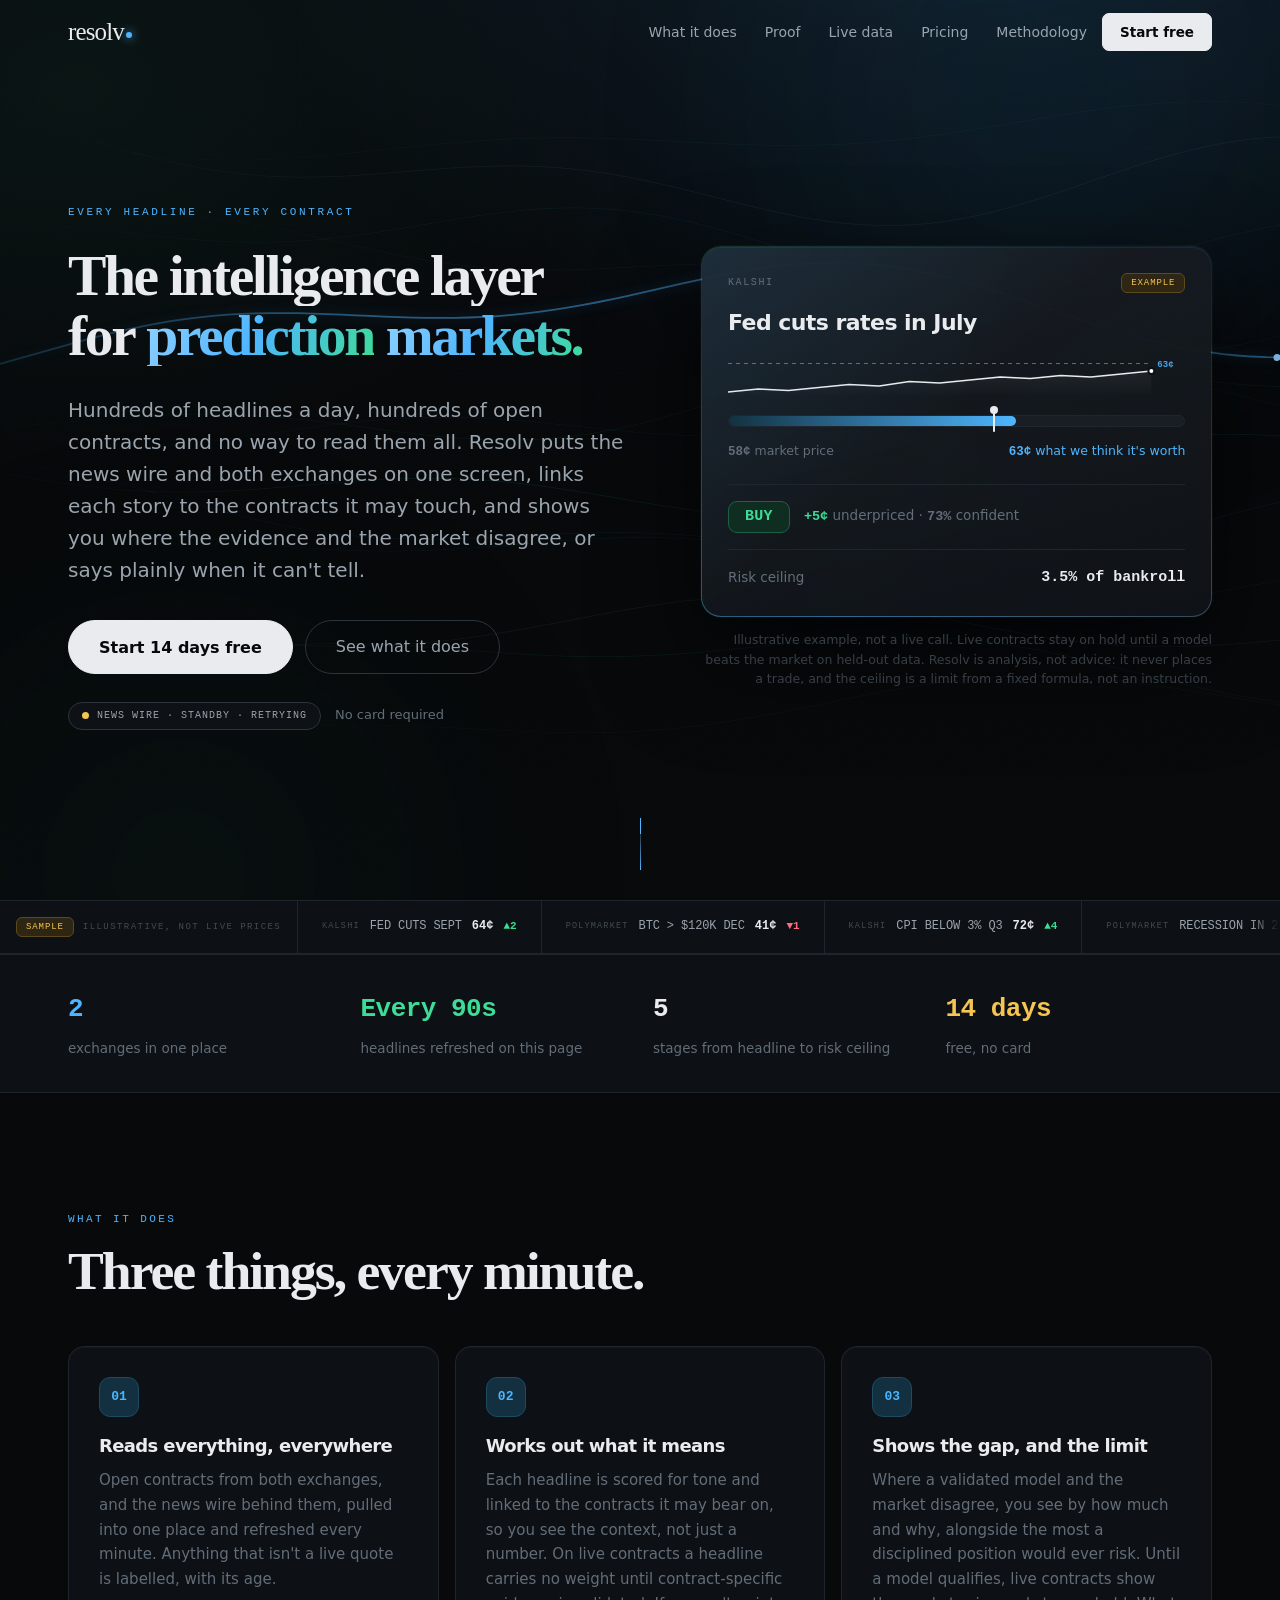
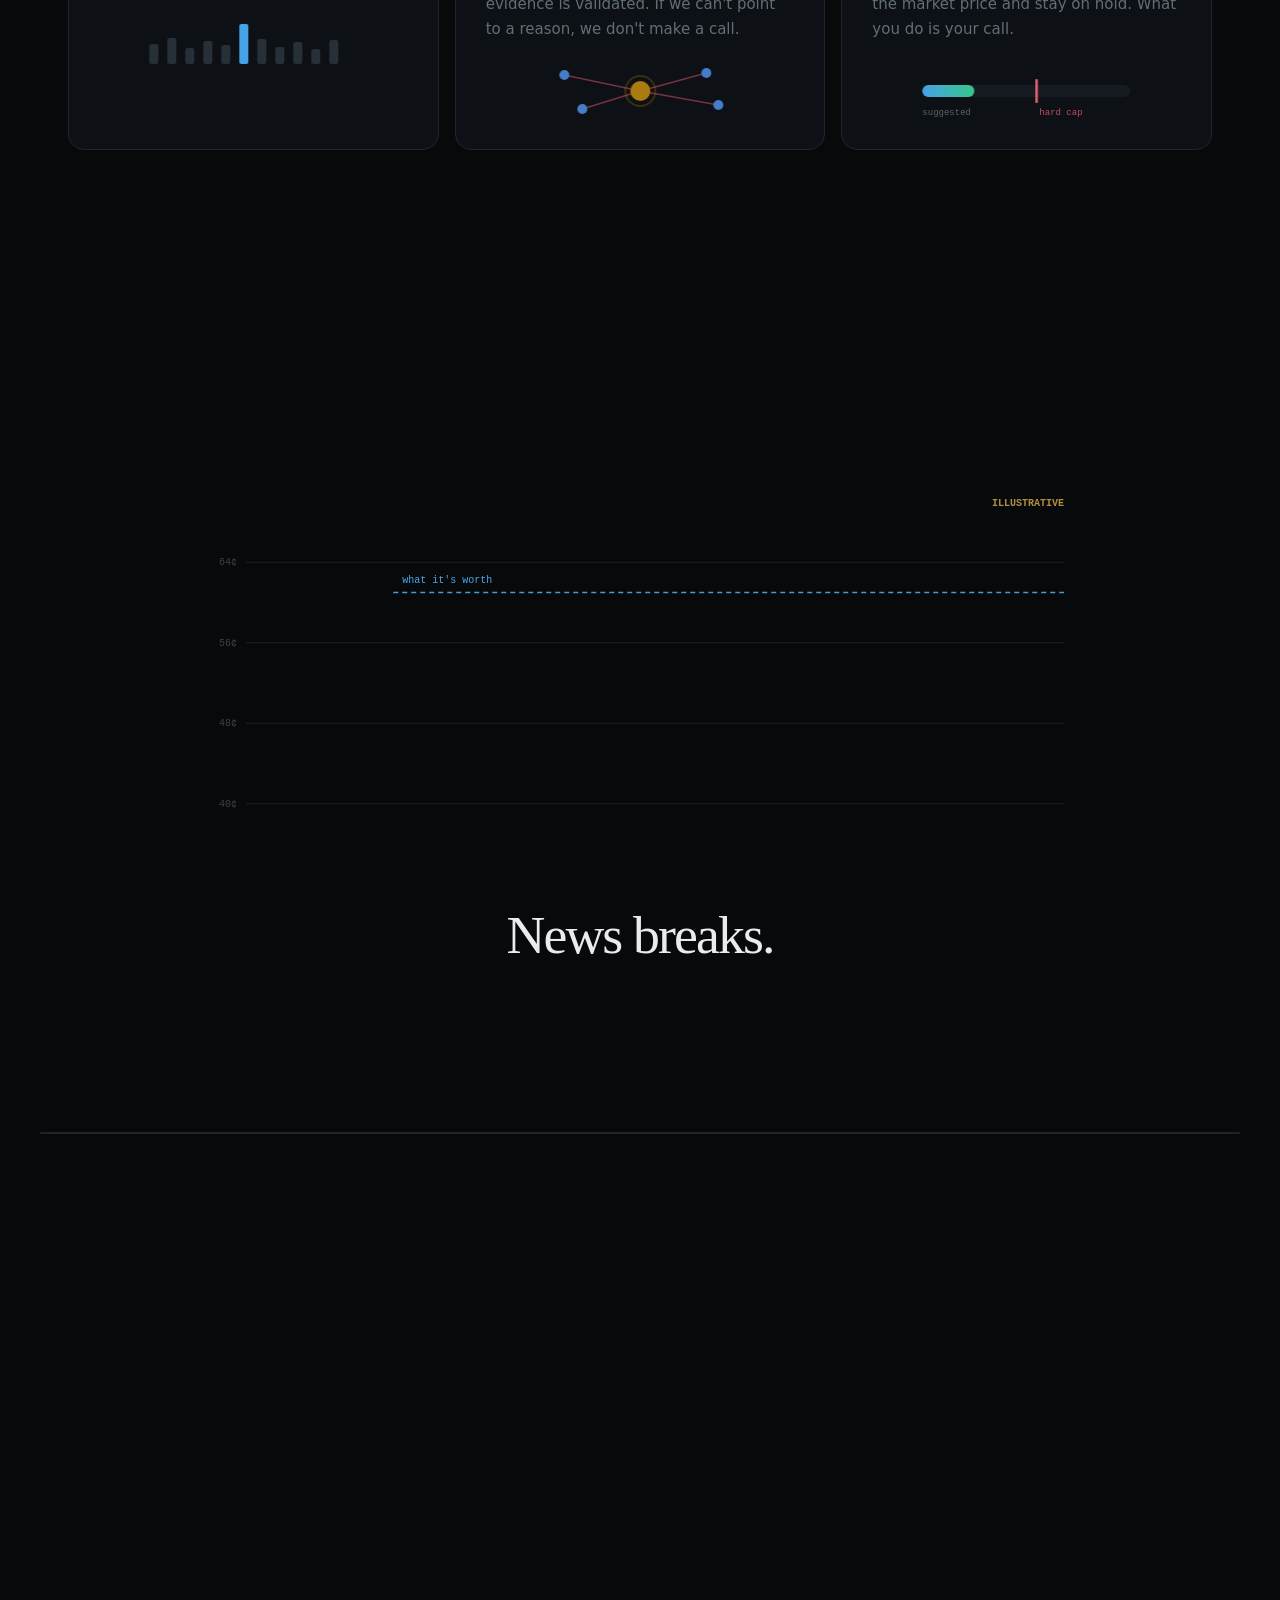
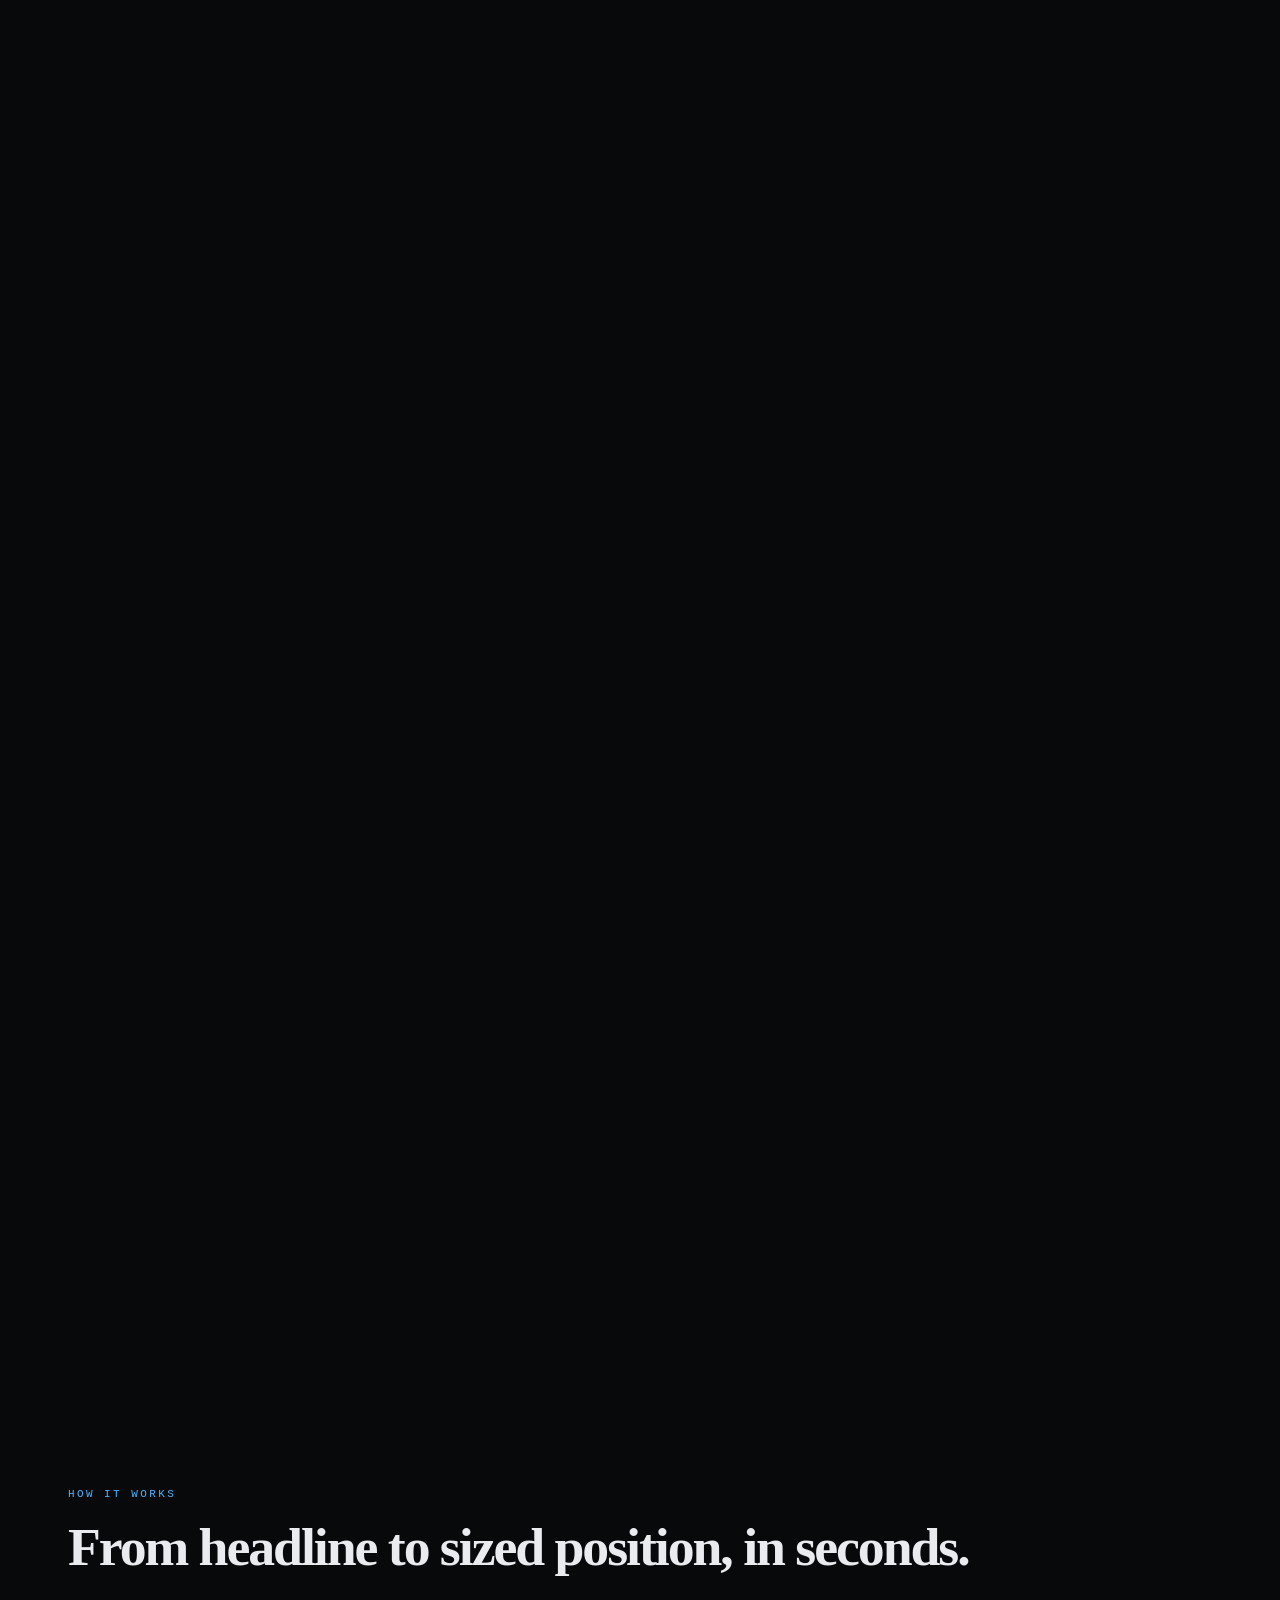
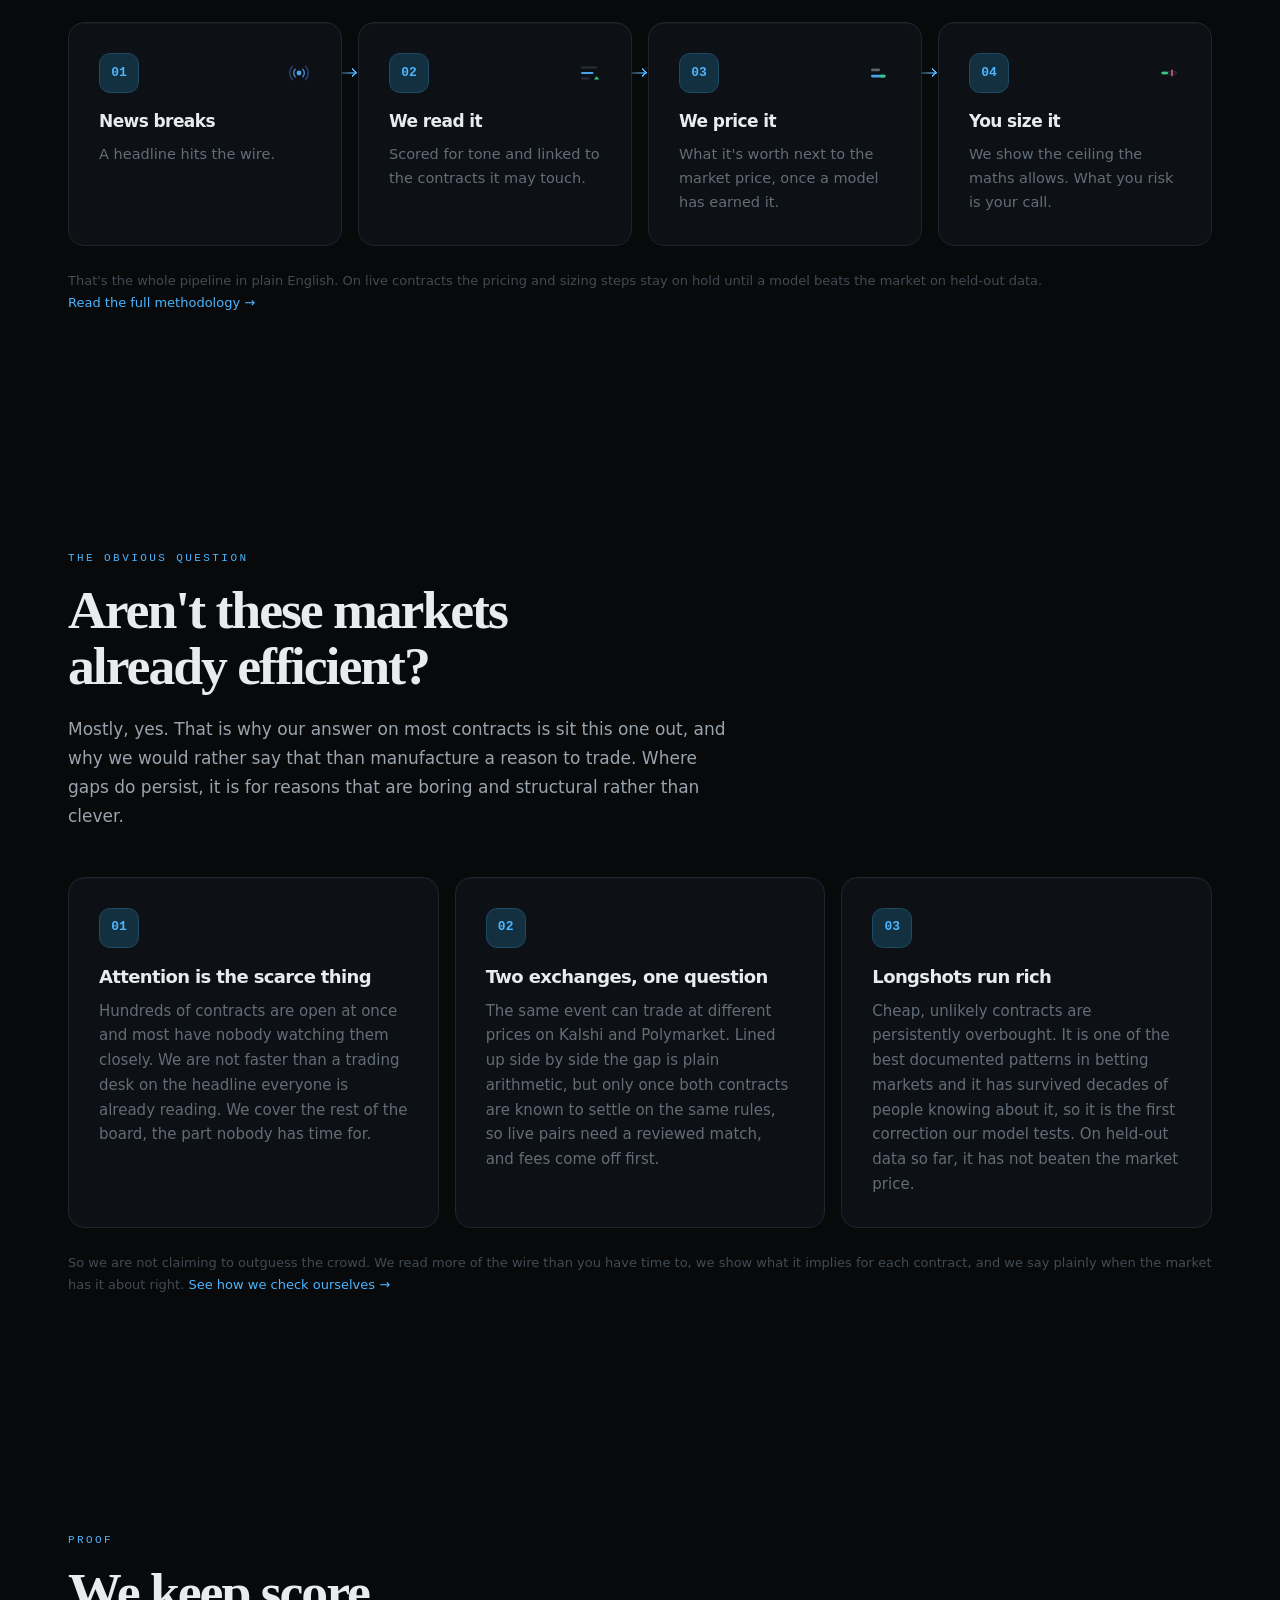
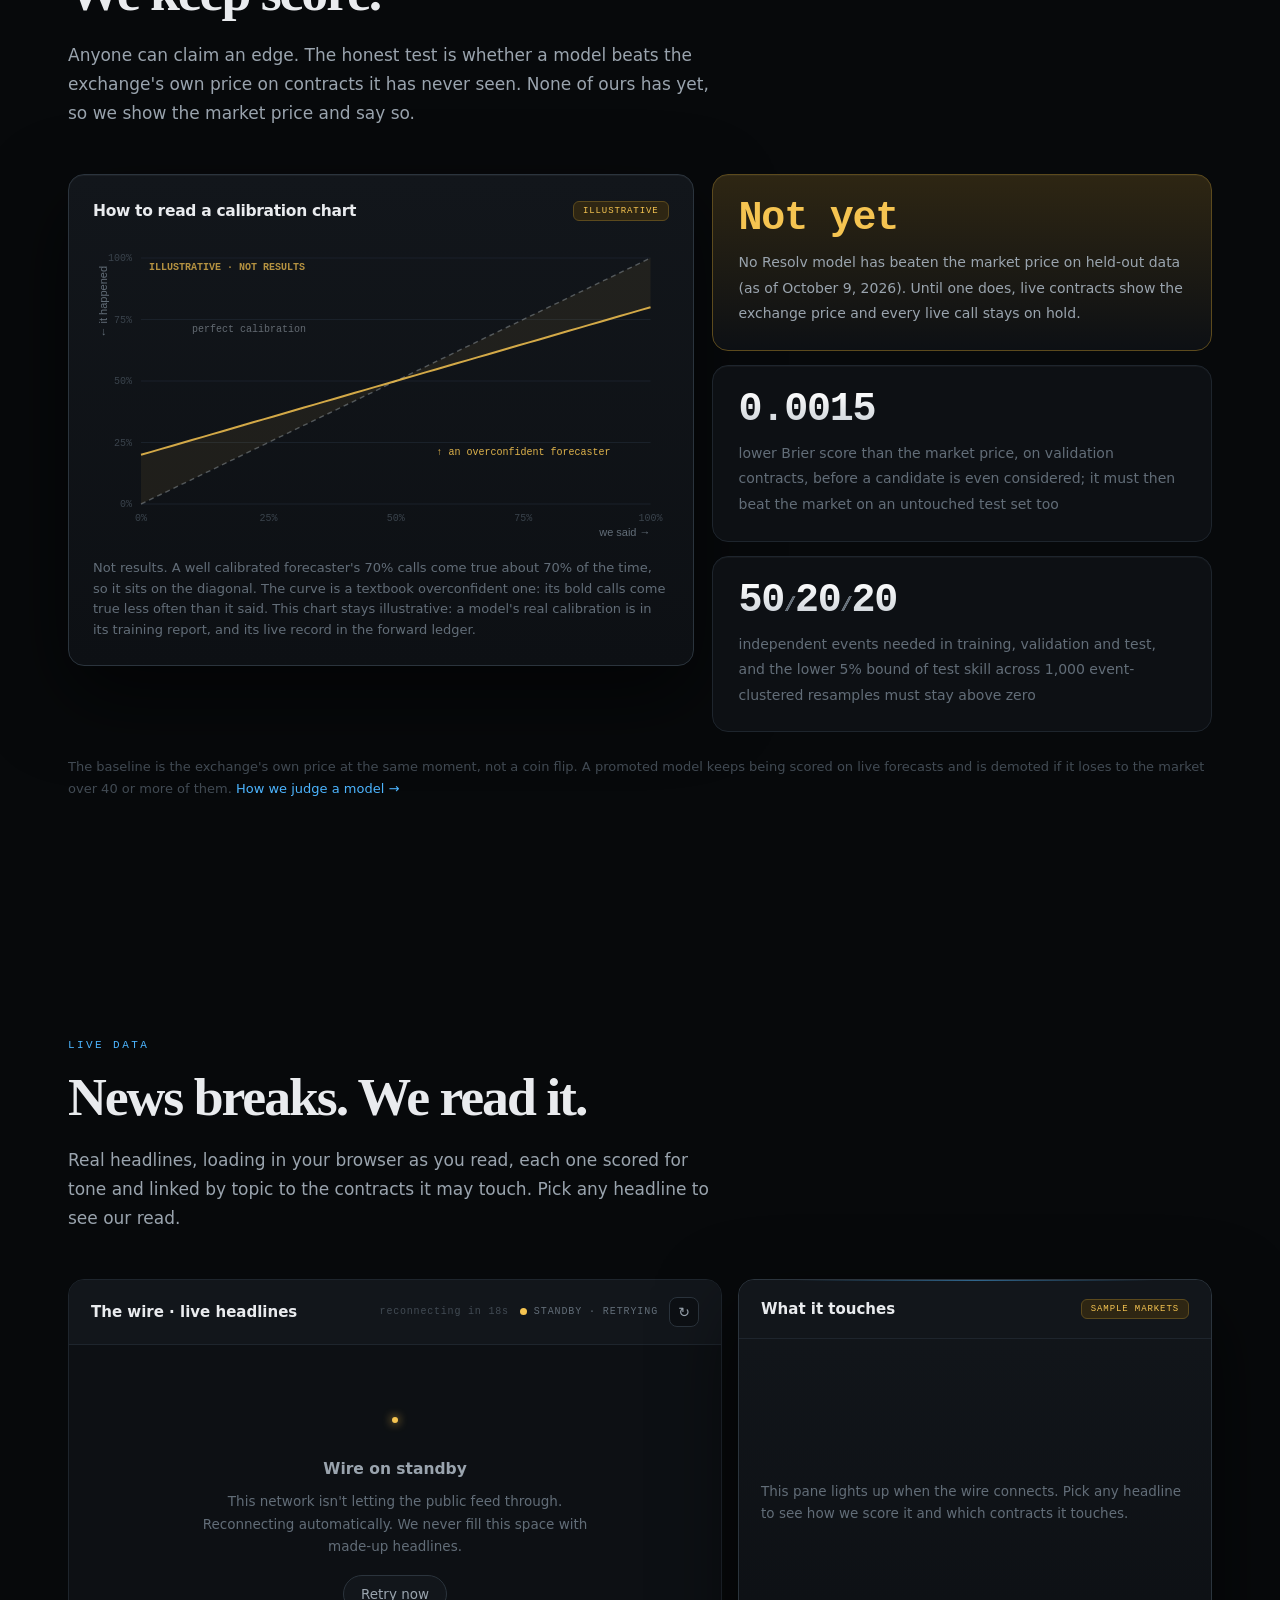
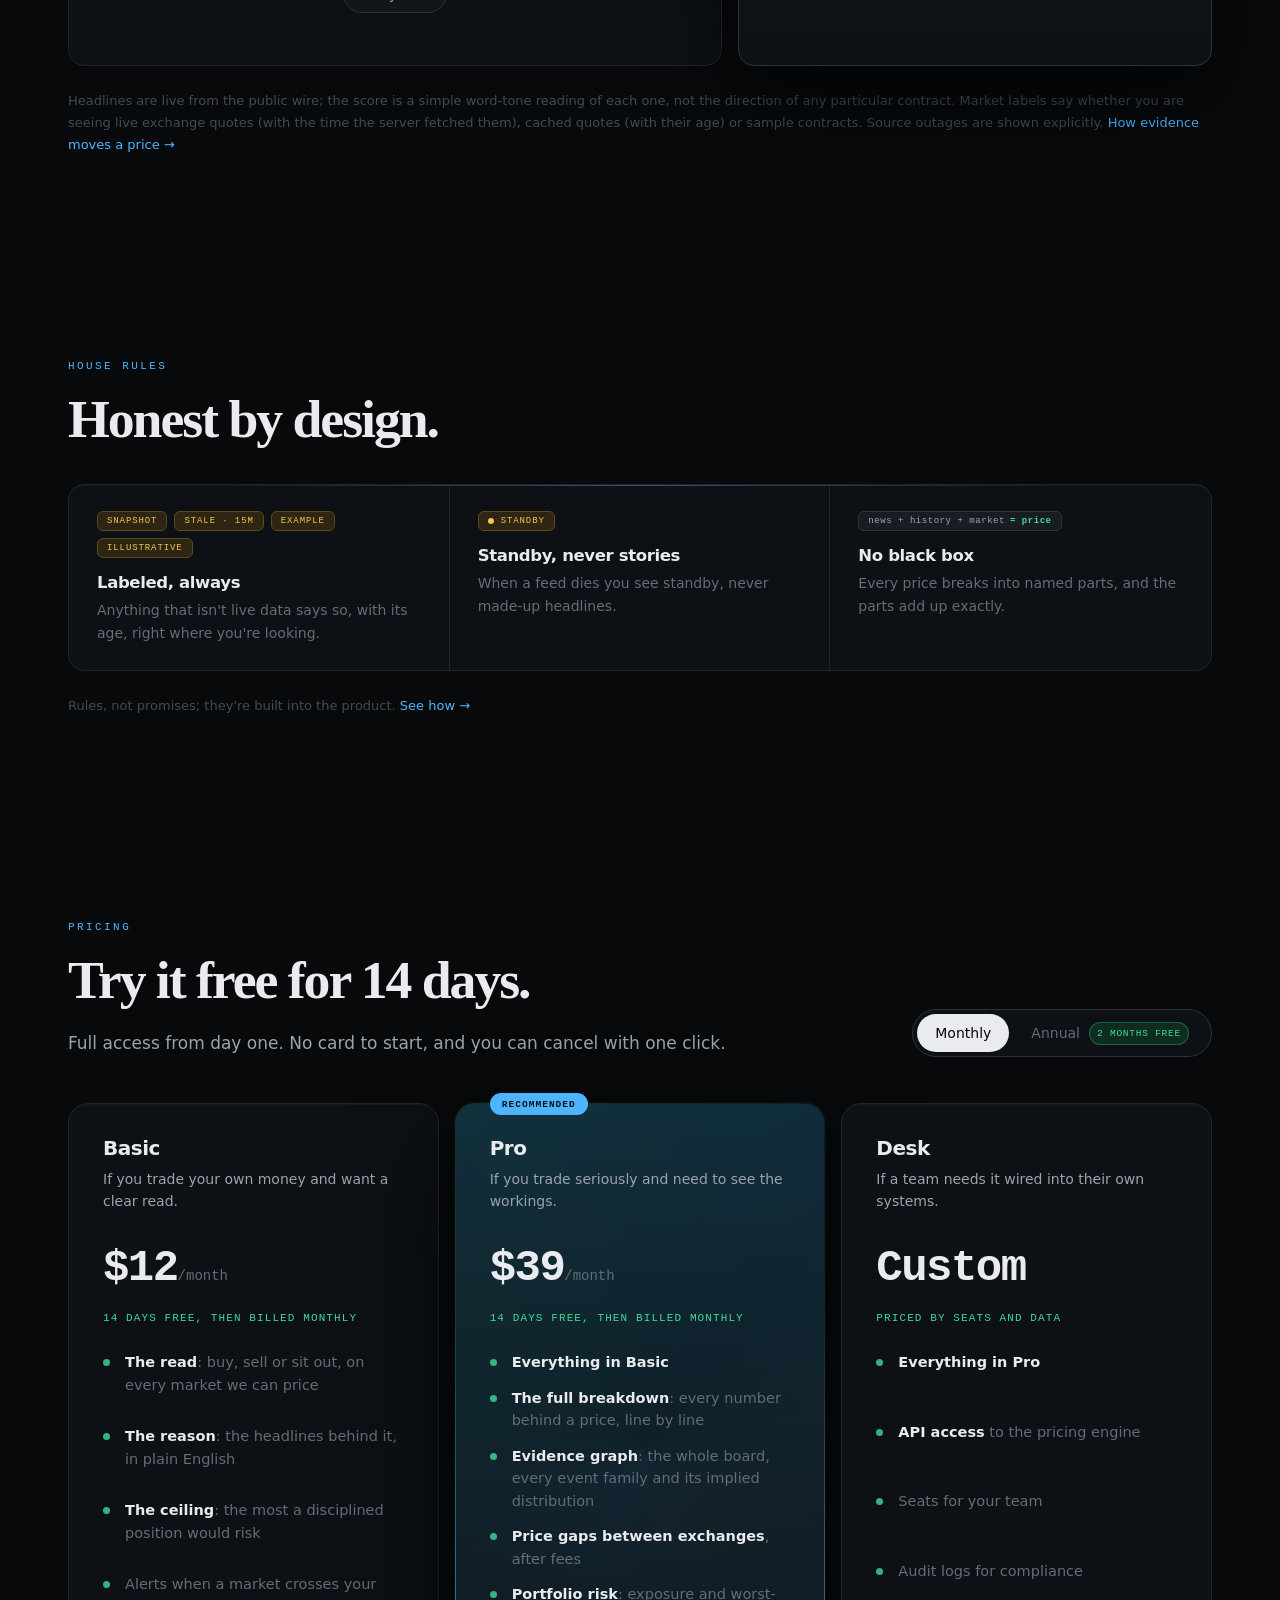
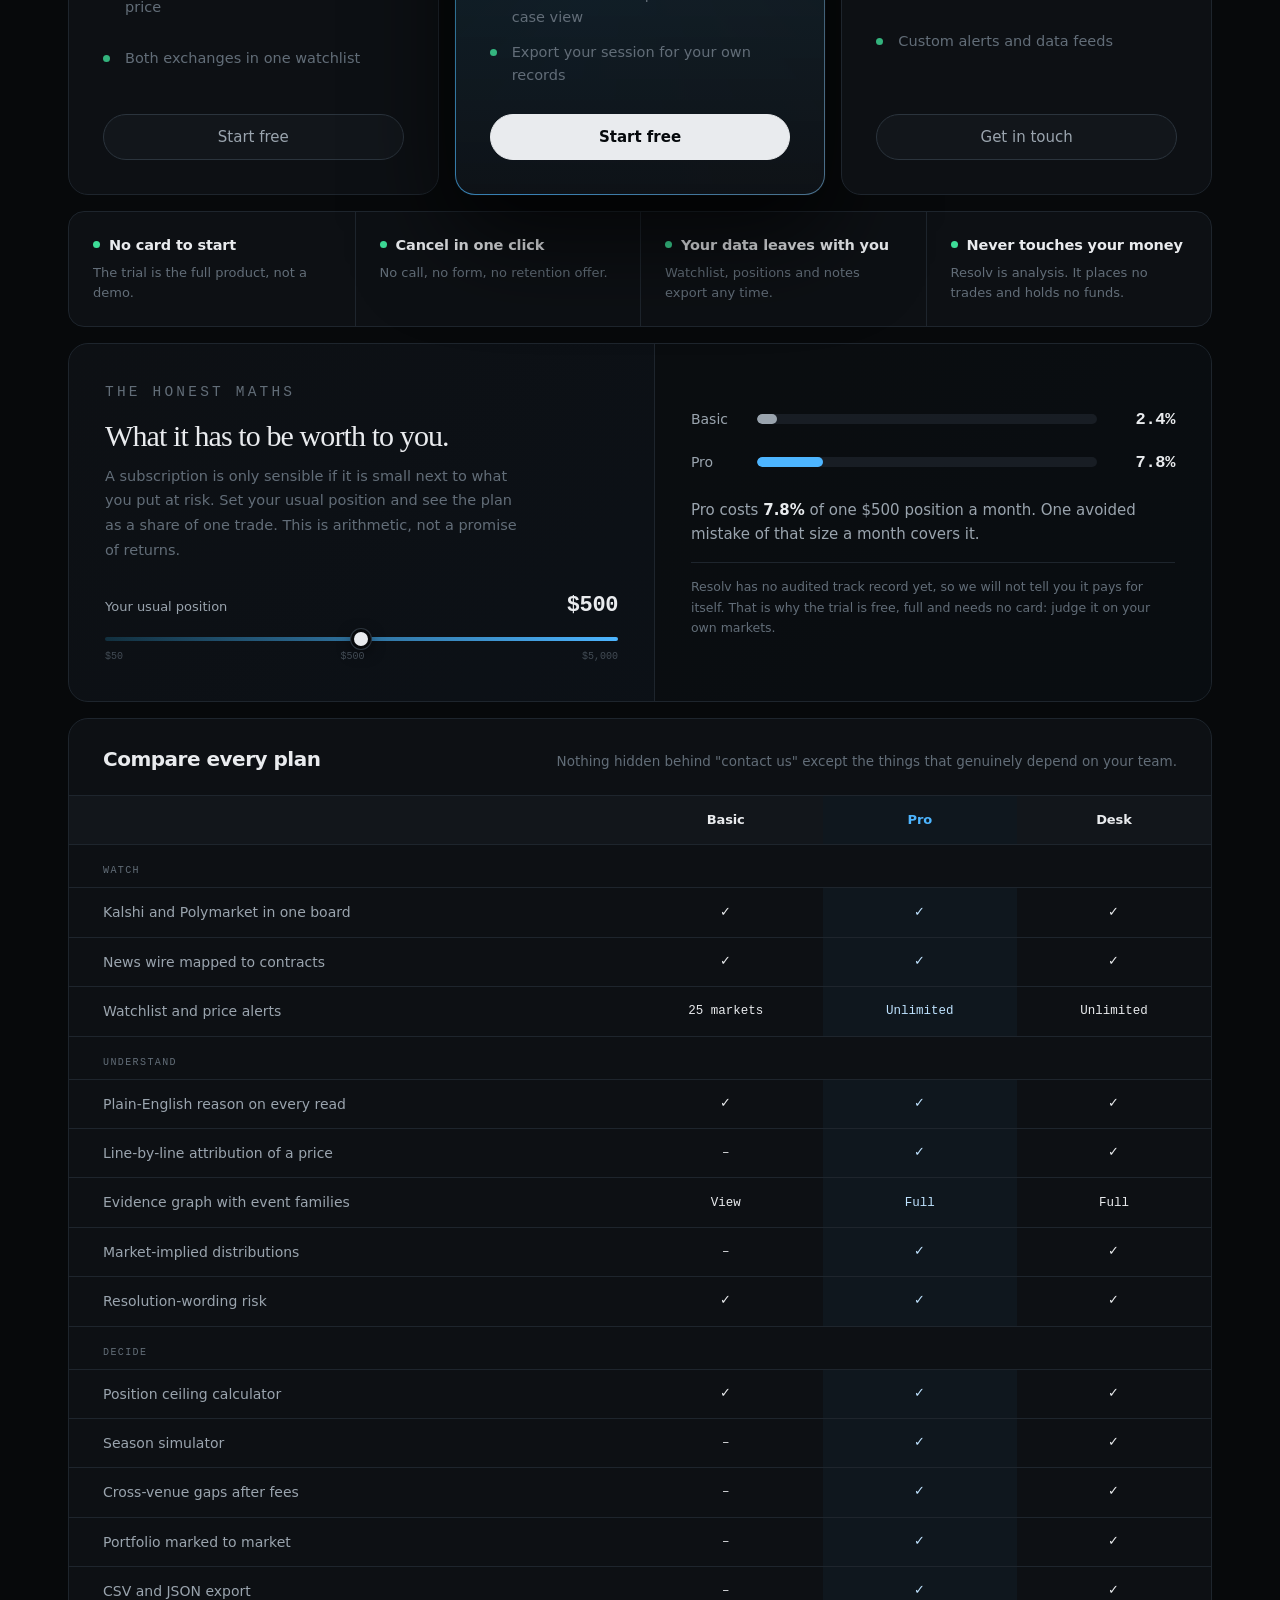
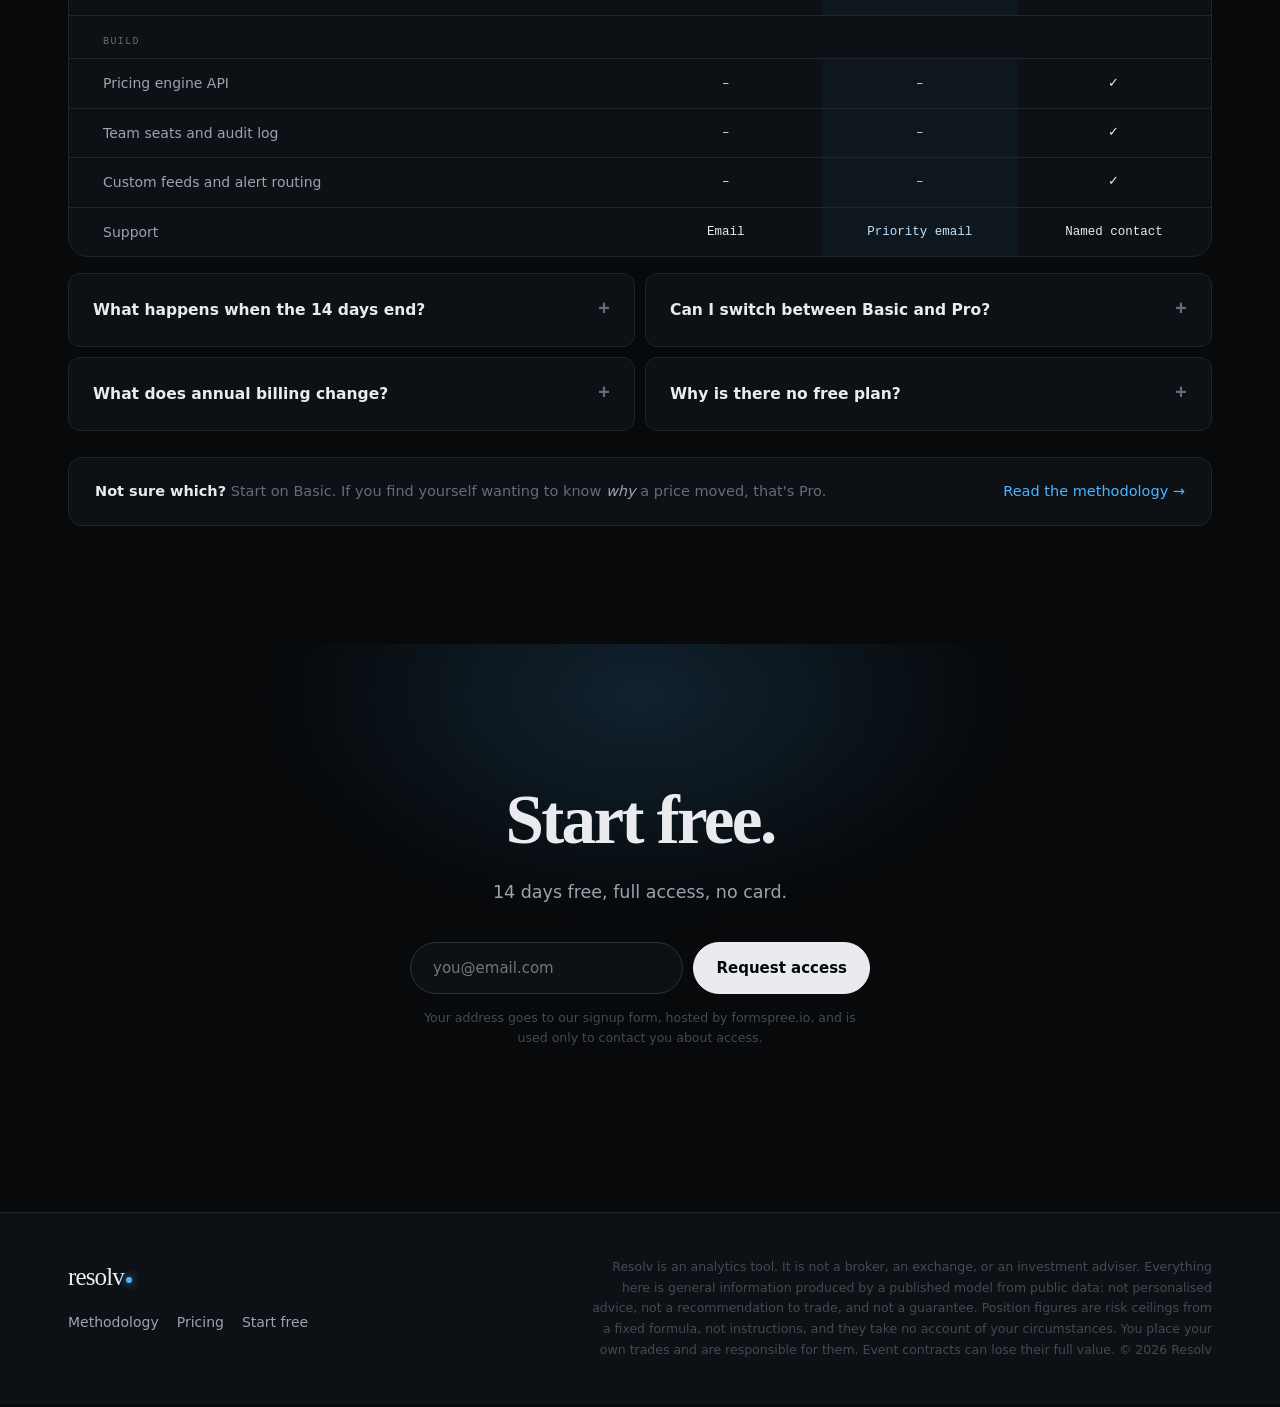
==== commit 2c7c242a: "Send access requests to the signup form" ====
--- a/index.html
+++ b/index.html
@@ -7,7 +7,7 @@
      connect-src must stay identical in index.html, methodology.html, 404.html
      and _headers. If you set API_ORIGIN in script.js, add that origin to all
      four, or the browser will block the feed and the signup POST. -->
-<meta http-equiv="Content-Security-Policy" content="default-src 'none'; script-src 'self' 'sha256-tHd4qJ0R/vQfI0CbRTiL3XGSi+Tun7VhOcDbx08aLKA='; style-src 'self' 'unsafe-inline' https://fonts.googleapis.com; font-src https://fonts.gstatic.com; img-src 'self' data:; connect-src 'self' https://api.gdeltproject.org; base-uri 'none'; form-action 'self'; object-src 'none'; frame-src 'none'; upgrade-insecure-requests">
+<meta http-equiv="Content-Security-Policy" content="default-src 'none'; script-src 'self' 'sha256-tHd4qJ0R/vQfI0CbRTiL3XGSi+Tun7VhOcDbx08aLKA='; style-src 'self' 'unsafe-inline' https://fonts.googleapis.com; font-src https://fonts.gstatic.com; img-src 'self' data:; connect-src 'self' https://api.gdeltproject.org https://formspree.io; base-uri 'none'; form-action 'self'; object-src 'none'; frame-src 'none'; upgrade-insecure-requests">
 <meta name="referrer" content="strict-origin-when-cross-origin">
 <title>Resolv · The Intelligence Layer for Prediction Markets</title>
 <meta name="description" content="Resolv puts the news wire, Kalshi and Polymarket on one screen, links each story to the contracts it may touch, and shows where the evidence and the market disagree, or says plainly when it can't tell. 14 days free.">
